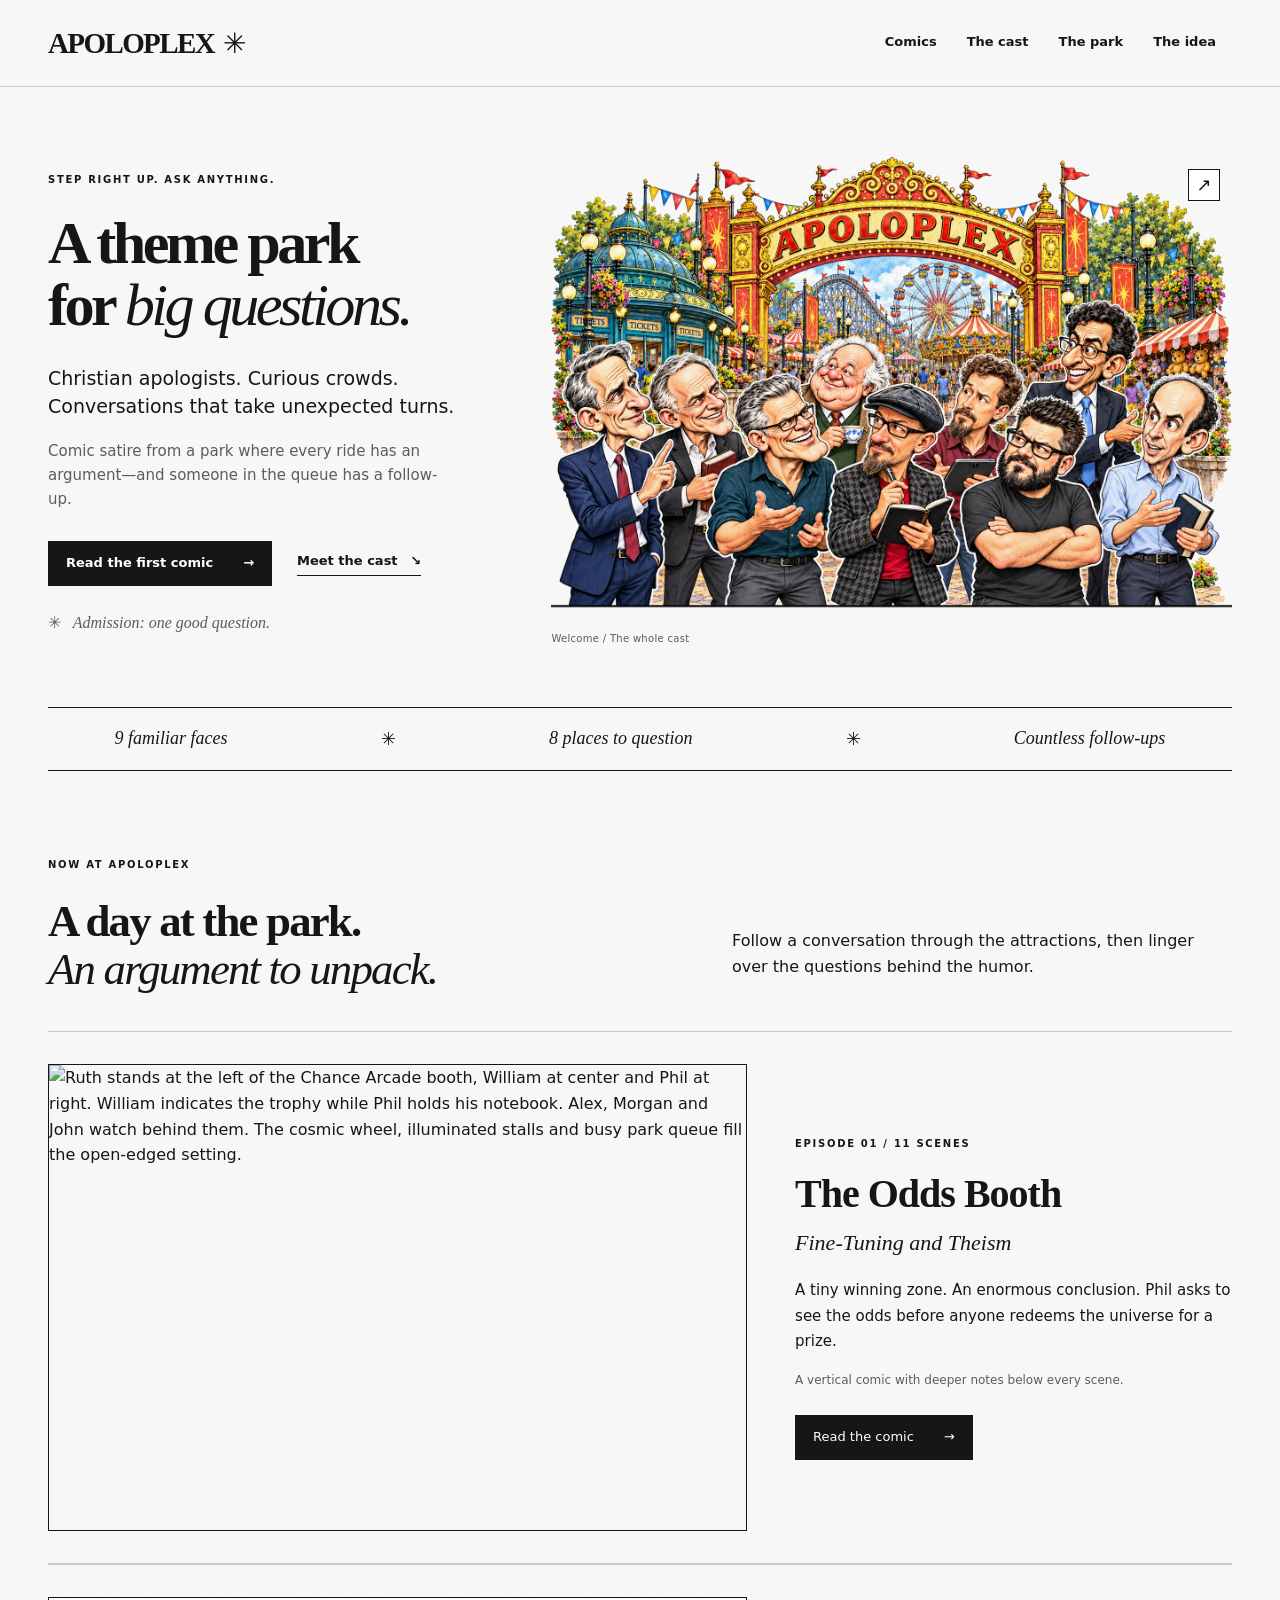
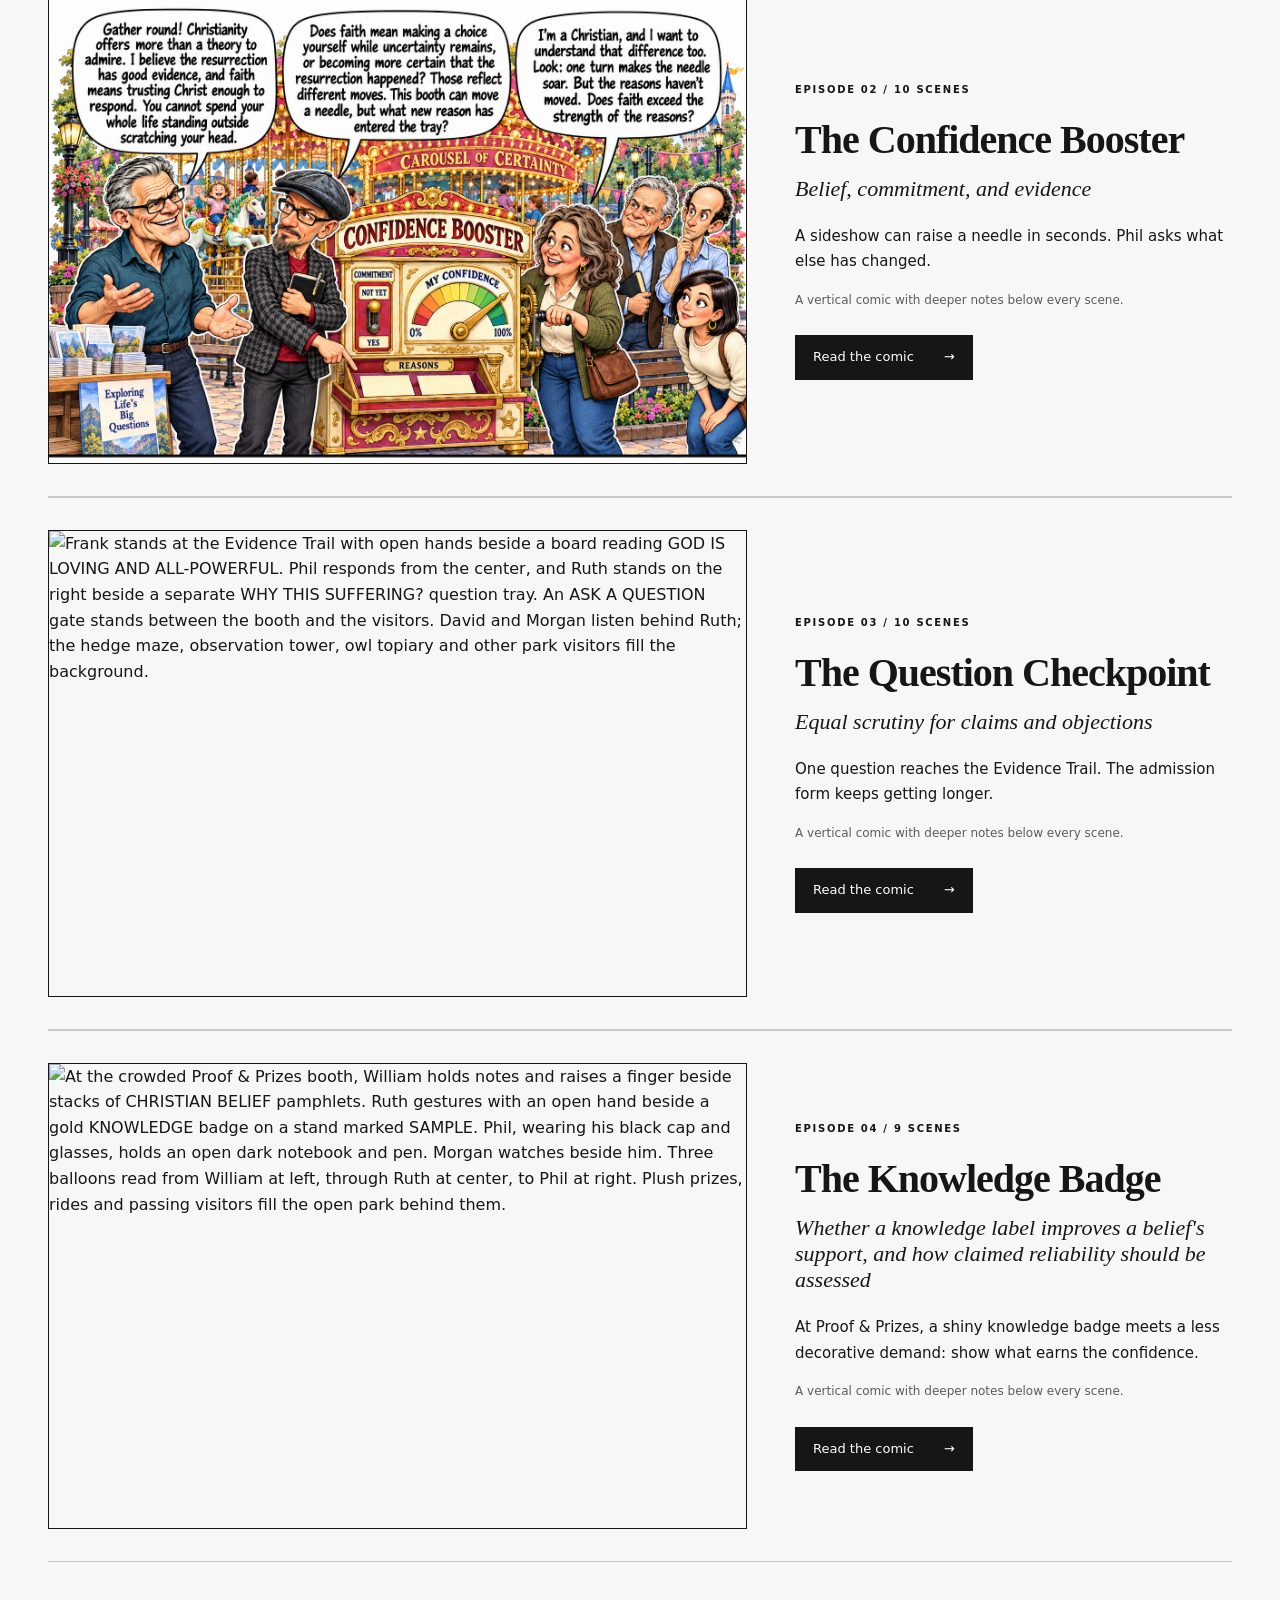
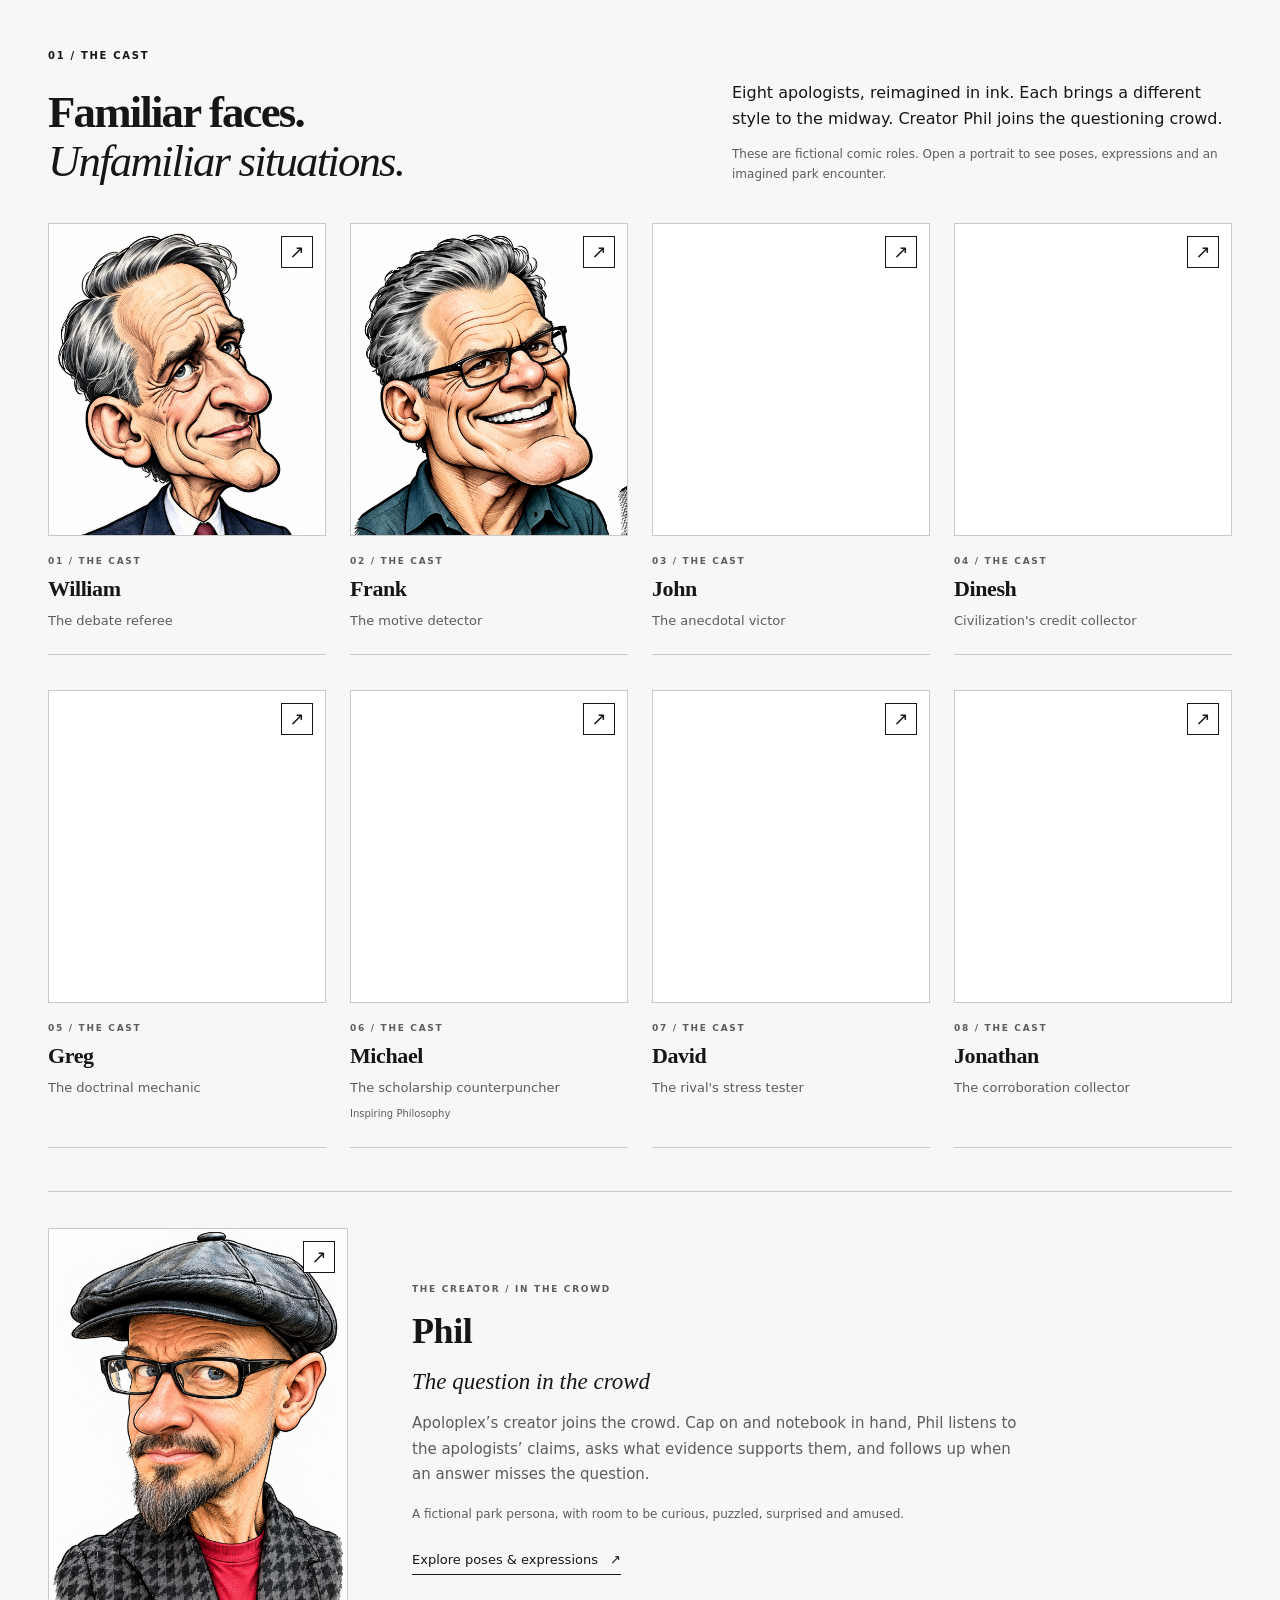
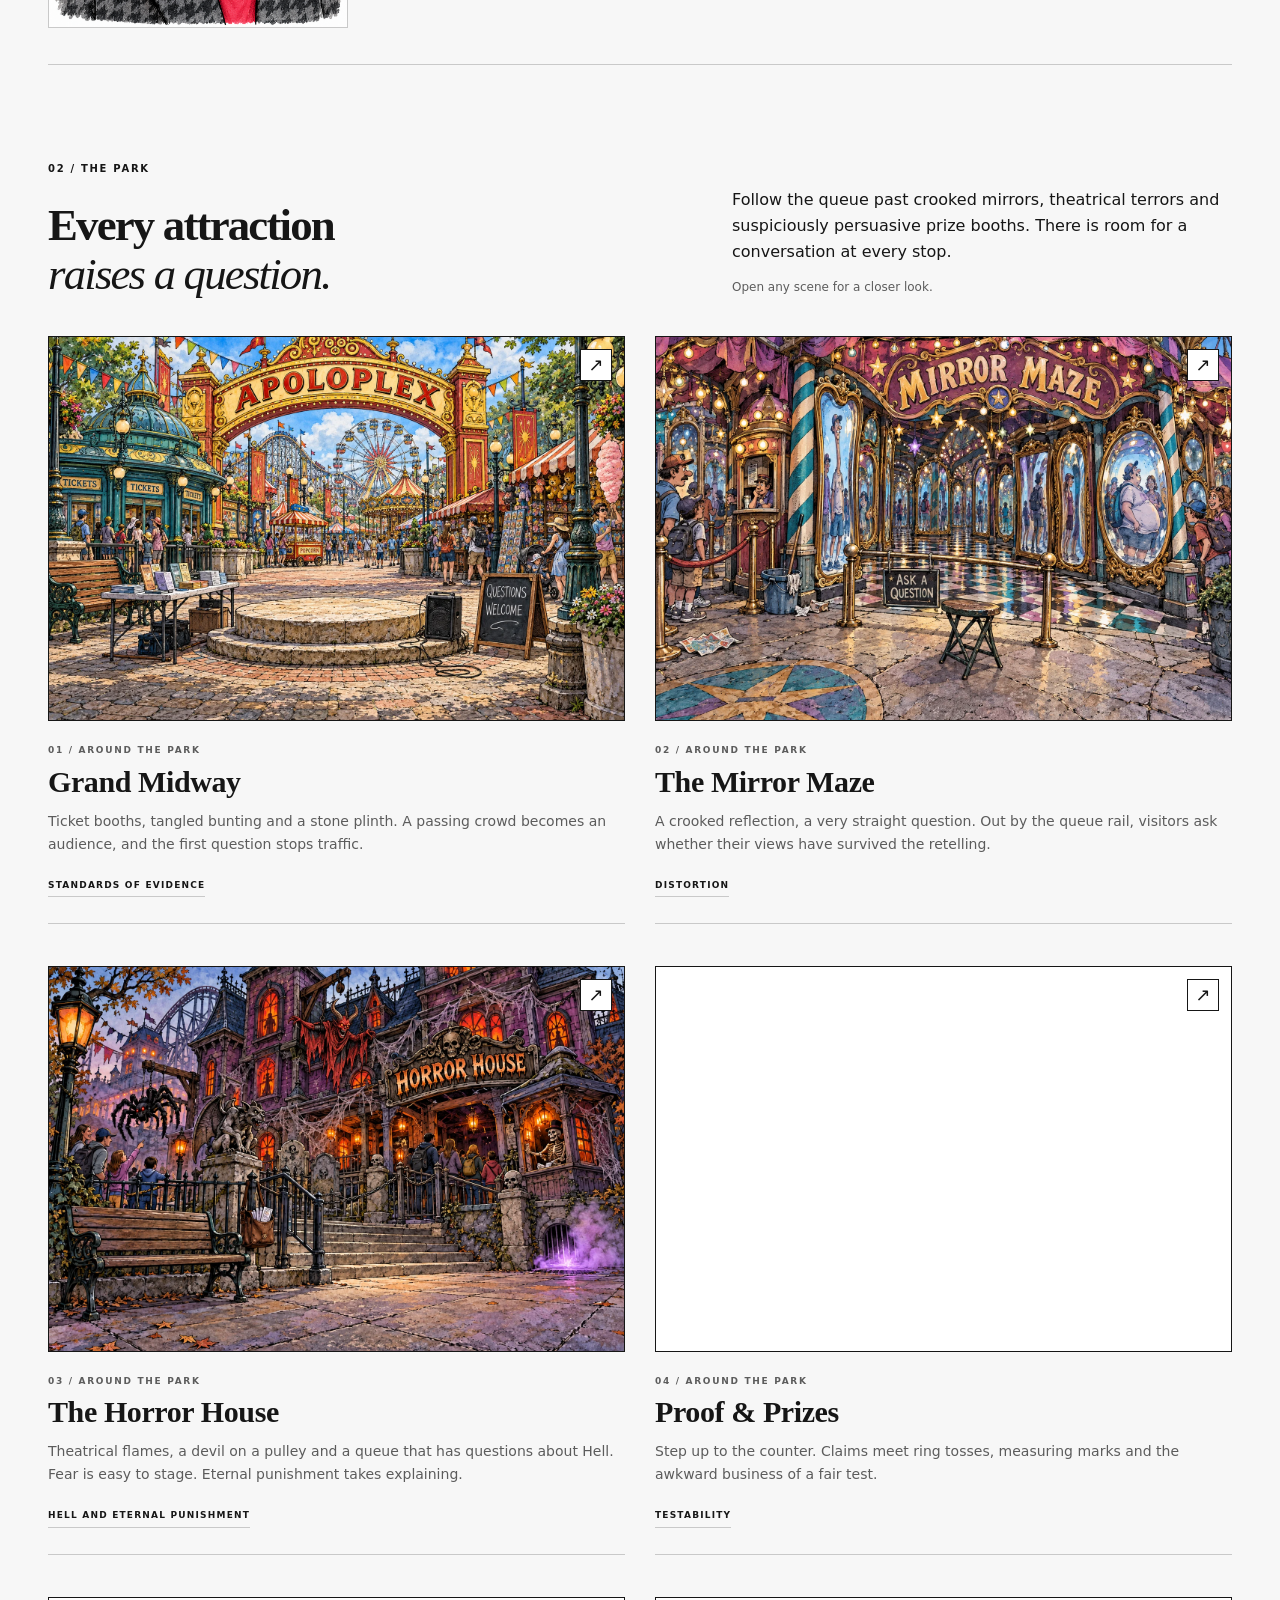
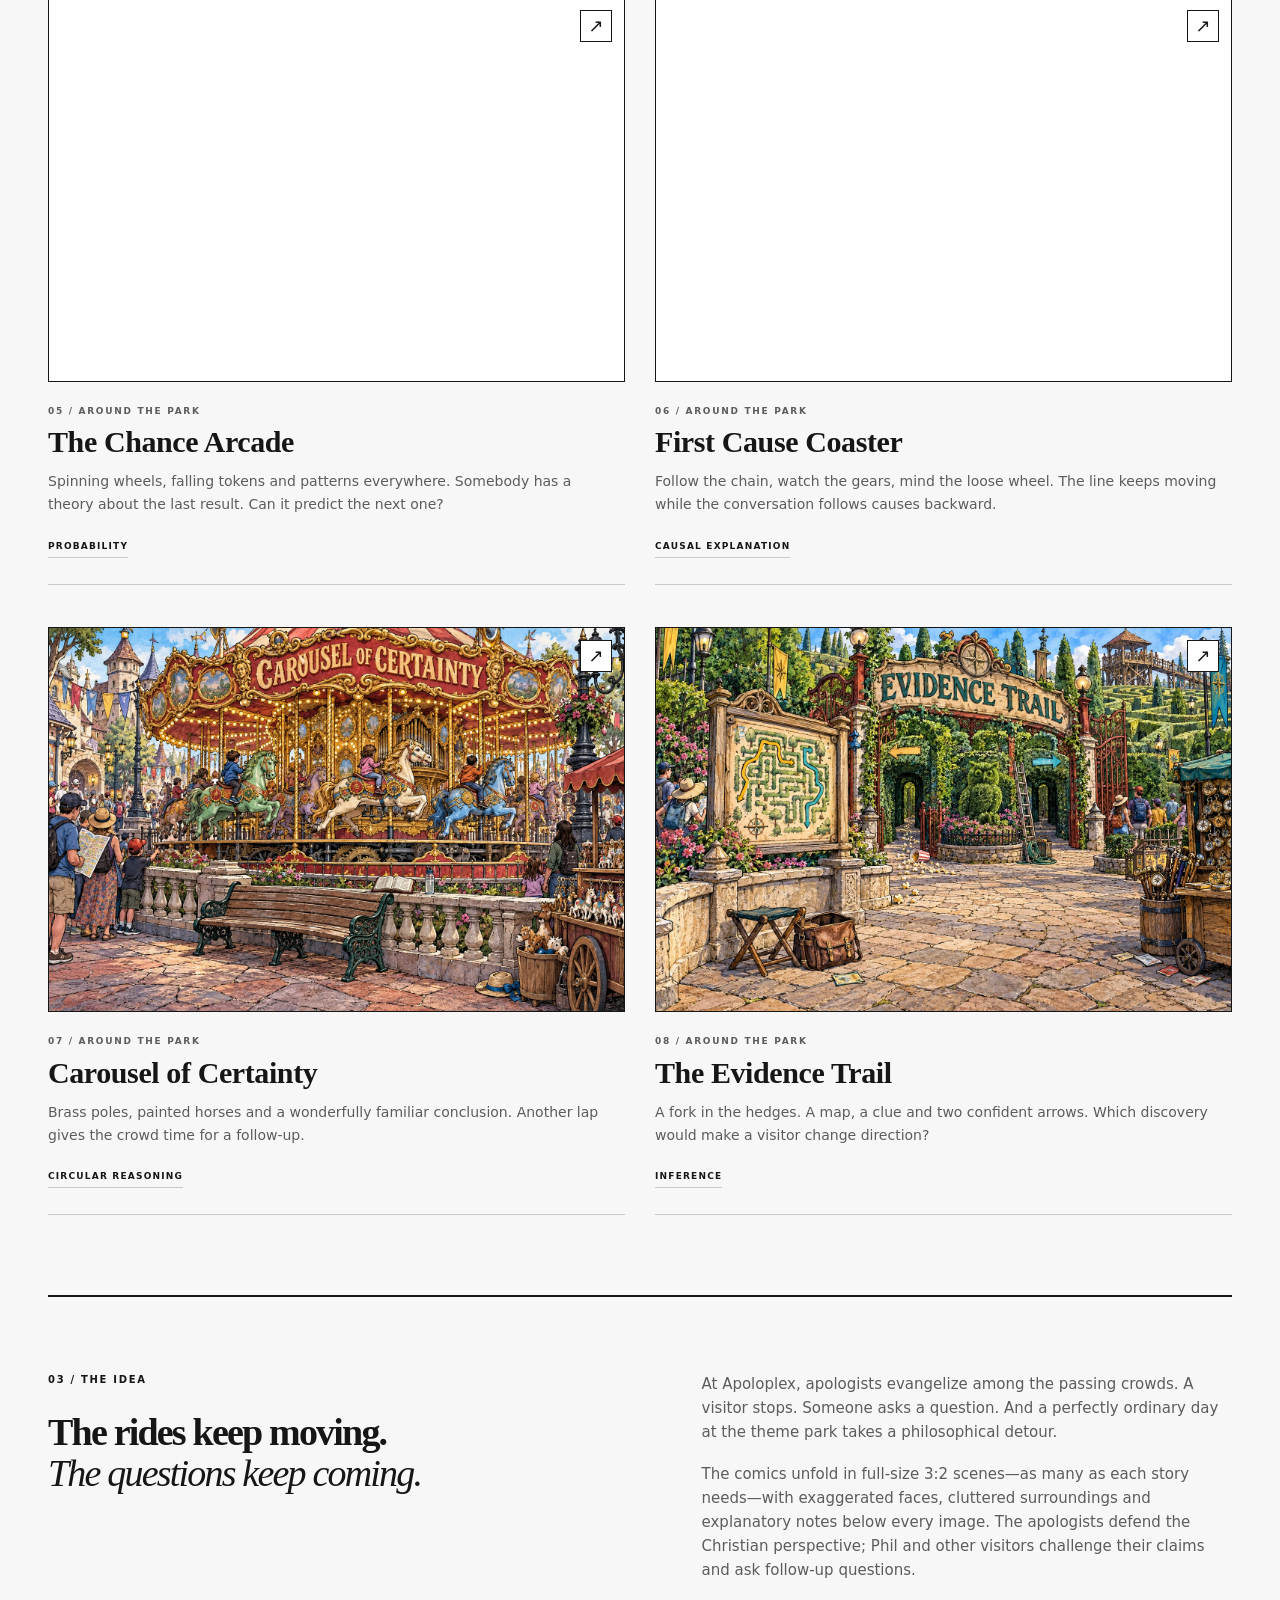
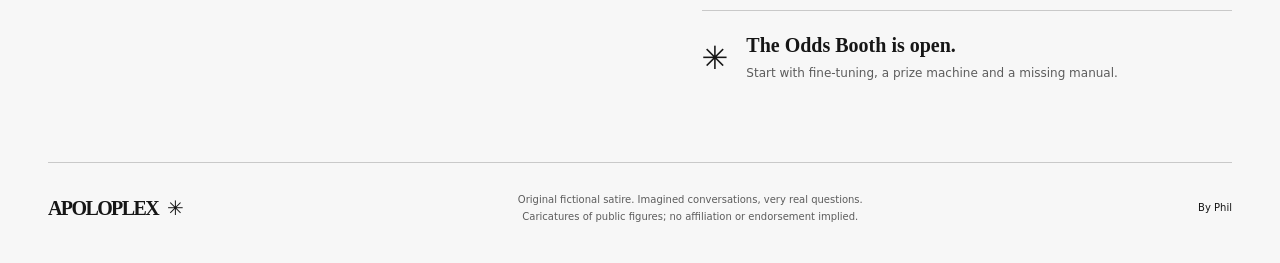
==== index.html @ 0908b091 "Replace edited comic scenes with fresh originals and preserve provenance" ====
<!doctype html>
<html lang="en"><head>
<meta charset="utf-8"><meta name="viewport" content="width=device-width, initial-scale=1">
<meta name="theme-color" content="#161616">
<title>Apoloplex — The cast, the park, the questions</title>
<meta name="description" content="Read illustrated philosophical satire at Apoloplex. Eight apologists, Phil, a theme park full of questions, and explanatory notes below every comic scene.">
<link rel="canonical" href="https://apoloplex.com/">
<meta property="og:type" content="website"><meta property="og:title" content="Apoloplex — A theme park for big questions">
<meta property="og:description" content="Meet the cast. Explore the park. Bring one good question."><meta property="og:url" content="https://apoloplex.com/">
<meta property="og:image" content="https://apoloplex.com/assets/hero/apoloplex-gate-nine-watercolor.png"><meta property="og:image:width" content="1536"><meta property="og:image:height" content="1024"><meta property="og:image:alt" content="William, Frank, John, Dinesh, Greg, Michael, David, Jonathan and Phil gather beneath the ornate APOLOPLEX gate."><meta name="twitter:card" content="summary_large_image">
<link rel="icon" href="favicon.svg" type="image/svg+xml"><link rel="stylesheet" href="style.css?v=gate-paper2"><script src="site.js?v=public-labels3" defer></script>
</head><body id="top">
<a class="skip-link" href="#main">Skip to content</a>
<header class="masthead"><div class="header-inner">
<a class="wordmark" href="#top" aria-label="Apoloplex home">APOLOPLEX<span aria-hidden="true">✳</span></a>
<nav aria-label="Main navigation"><a href="#comics">Comics</a><a href="#cast">The cast</a><a href="#park">The park</a><a href="#about">The idea</a></nav>

</div></header>
<main id="main">
<section class="welcome" aria-labelledby="welcome-title">
<div class="introduction"><p class="eyebrow">Step right up. Ask anything.</p>
<h1 id="welcome-title">A theme park<br>for <em>big questions.</em></h1>
<p class="description">Christian apologists. Curious crowds. Conversations that take unexpected turns.</p>
<p class="secondary">Comic satire from a park where every ride has an argument—and someone in the queue has a follow-up.</p>
<div class="hero-links"><a class="primary-link" href="/comics/the-odds-booth/">Read the first comic <span aria-hidden="true">→</span></a><a class="text-link" href="#cast">Meet the cast <span aria-hidden="true">↘</span></a></div>
<div class="admission"><span aria-hidden="true">✳</span> Admission: one good question.</div>
</div>
<figure class="park-preview"><a class="gallery-link hero-art" href="assets/hero/apoloplex-gate-nine-watercolor.webp" data-gallery="apoloplex-cast" aria-label="View all nine characters at the Apoloplex gate">
<img src="assets/hero/apoloplex-gate-nine-watercolor.webp" width="1536" height="1024" fetchpriority="high" alt="William, Frank, John, Dinesh, Greg, Michael, David, Jonathan and Phil gather beneath the ornate APOLOPLEX gate.">
<span class="expand" aria-hidden="true">↗</span></a>
<figcaption><span>Welcome / The whole cast</span></figcaption></figure>
</section>
<div class="park-strip" aria-hidden="true"><span>9 familiar faces</span><span>✳</span><span>8 places to question</span><span>✳</span><span>Countless follow-ups</span></div>
<section class="gallery-section comic-section" id="comics" aria-labelledby="comics-title"><div class="section-heading"><div><p class="eyebrow">Now at Apoloplex</p><h2 id="comics-title">A day at the park.<br><em>An argument to unpack.</em></h2></div><div class="section-intro"><p>Follow a conversation through the attractions, then linger over the questions behind the humor.</p></div></div><article class="episode-card"><a class="episode-cover" href="/comics/the-odds-booth/" aria-label="Read The Odds Booth"><img src="/assets/comics/the-odds-booth/v4/001-watercolor.webp?v=b8eeed4e4074" width="1536" height="1024" loading="lazy" alt="Ruth stands at the left of the Chance Arcade booth, William at center and Phil at right. William indicates the trophy while Phil holds his notebook. Alex, Morgan and John watch behind them. The cosmic wheel, illuminated stalls and busy park queue fill the open-edged setting."></a><div class="episode-card-copy"><p class="eyebrow">Episode 01 / 11 scenes</p><h3>The Odds Booth</h3><p class="episode-topic">Fine-Tuning and Theism</p><p>A tiny winning zone. An enormous conclusion. Phil asks to see the odds before anyone redeems the universe for a prize.</p><p class="small">A vertical comic with deeper notes below every scene.</p><a class="primary-link" href="/comics/the-odds-booth/">Read the comic <span aria-hidden="true">→</span></a></div></article>
<article class="episode-card"><a class="episode-cover" href="/comics/the-confidence-booster/" aria-label="Read The Confidence Booster"><img src="/assets/comics/the-confidence-booster/001-watercolor.webp?v=ec4477ee7603" width="1536" height="1024" loading="lazy" alt="Frank speaks on the left with pamphlets and open hands. Phil, at center with his notebook tucked under his arm, points to the two blank cards in the REASONS tray. Ruth stands on the right holding the machine’s crank. The cabinet separates the MY CONFIDENCE dial, initially near its high end, from the COMMITMENT lever marked NOT YET and YES. Greg, Jonathan and Morgan listen near the Carousel of Certainty."></a><div class="episode-card-copy"><p class="eyebrow">Episode 02 / 10 scenes</p><h3>The Confidence Booster</h3><p class="episode-topic">Belief, commitment, and evidence</p><p>A sideshow can raise a needle in seconds. Phil asks what else has changed.</p><p class="small">A vertical comic with deeper notes below every scene.</p><a class="primary-link" href="/comics/the-confidence-booster/">Read the comic <span aria-hidden="true">→</span></a></div></article>
<article class="episode-card"><a class="episode-cover" href="/comics/the-question-checkpoint/" aria-label="Read The Question Checkpoint"><img src="/assets/comics/the-question-checkpoint/001-watercolor.webp?v=2d90314159c7" width="1536" height="1024" loading="lazy" alt="Frank stands at the Evidence Trail with open hands beside a board reading GOD IS LOVING AND ALL-POWERFUL. Phil responds from the center, and Ruth stands on the right beside a separate WHY THIS SUFFERING? question tray. An ASK A QUESTION gate stands between the booth and the visitors. David and Morgan listen behind Ruth; the hedge maze, observation tower, owl topiary and other park visitors fill the background."></a><div class="episode-card-copy"><p class="eyebrow">Episode 03 / 10 scenes</p><h3>The Question Checkpoint</h3><p class="episode-topic">Equal scrutiny for claims and objections</p><p>One question reaches the Evidence Trail. The admission form keeps getting longer.</p><p class="small">A vertical comic with deeper notes below every scene.</p><a class="primary-link" href="/comics/the-question-checkpoint/">Read the comic <span aria-hidden="true">→</span></a></div></article>
<article class="episode-card"><a class="episode-cover" href="/comics/the-knowledge-badge/" aria-label="Read The Knowledge Badge"><img src="/assets/comics/the-knowledge-badge/v1/001-watercolor.webp" width="1536" height="1024" loading="lazy" alt="At the crowded Proof &amp; Prizes booth, William holds notes and raises a finger beside stacks of CHRISTIAN BELIEF pamphlets. Ruth gestures with an open hand beside a gold KNOWLEDGE badge on a stand marked SAMPLE. Phil, wearing his black cap and glasses, holds an open dark notebook and pen. Morgan watches beside him. Three balloons read from William at left, through Ruth at center, to Phil at right. Plush prizes, rides and passing visitors fill the open park behind them."></a><div class="episode-card-copy"><p class="eyebrow">Episode 04 / 9 scenes</p><h3>The Knowledge Badge</h3><p class="episode-topic">Whether a knowledge label improves a belief&#x27;s support, and how claimed reliability should be assessed</p><p>At Proof &amp; Prizes, a shiny knowledge badge meets a less decorative demand: show what earns the confidence.</p><p class="small">A vertical comic with deeper notes below every scene.</p><a class="primary-link" href="/comics/the-knowledge-badge/">Read the comic <span aria-hidden="true">→</span></a></div></article></section>
<section class="gallery-section" id="cast" aria-labelledby="cast-title">
<div class="section-heading"><div><p class="eyebrow">01 / The cast</p><h2 id="cast-title">Familiar faces.<br><em>Unfamiliar situations.</em></h2></div><div class="section-intro"><p>Eight apologists, reimagined in ink. Each brings a different style to the midway. Creator Phil joins the questioning crowd.</p><p class="small">These are fictional comic roles. Open a portrait to see poses, expressions and an imagined park encounter.</p></div></div>
<div class="cast-grid"><article class="cast-card" id="william-lane-craig">
      <a class="gallery-link portrait" href="assets/cast/william-lane-craig/sheet-watercolor.webp?v=firstnames1" data-gallery="william-lane-craig" aria-label="View William character sheet"><img src="assets/cast/william-lane-craig/portrait-watercolor.webp?v=firstnames1" width="384" height="512" alt="Caricature of William" loading="lazy" decoding="async"><span class="expand" aria-hidden="true">↗</span></a>
      <div class="card-number">01 / THE CAST</div><h3><a href="assets/cast/william-lane-craig/sheet-watercolor.webp?v=firstnames1" data-gallery="william-lane-craig">William</a></h3>
      <p>The debate referee</p>
    </article>
<article class="cast-card" id="frank-turek">
      <a class="gallery-link portrait" href="assets/cast/frank-turek/sheet-watercolor.webp?v=firstnames1" data-gallery="frank-turek" aria-label="View Frank character sheet"><img src="assets/cast/frank-turek/portrait-watercolor.webp?v=firstnames1" width="384" height="512" alt="Caricature of Frank" loading="lazy" decoding="async"><span class="expand" aria-hidden="true">↗</span></a>
      <div class="card-number">02 / THE CAST</div><h3><a href="assets/cast/frank-turek/sheet-watercolor.webp?v=firstnames1" data-gallery="frank-turek">Frank</a></h3>
      <p>The motive detector</p>
    </article>
<article class="cast-card" id="john-lennox">
      <a class="gallery-link portrait" href="assets/cast/john-lennox/sheet-watercolor.webp?v=firstnames1" data-gallery="john-lennox" aria-label="View John character sheet"><img src="assets/cast/john-lennox/portrait-watercolor.webp?v=firstnames1" width="384" height="512" alt="Caricature of John" loading="lazy" decoding="async"><span class="expand" aria-hidden="true">↗</span></a>
      <div class="card-number">03 / THE CAST</div><h3><a href="assets/cast/john-lennox/sheet-watercolor.webp?v=firstnames1" data-gallery="john-lennox">John</a></h3>
      <p>The anecdotal victor</p>
    </article>
<article class="cast-card" id="dinesh-dsouza">
      <a class="gallery-link portrait" href="assets/cast/dinesh-dsouza/sheet-watercolor.webp?v=firstnames1" data-gallery="dinesh-dsouza" aria-label="View Dinesh character sheet"><img src="assets/cast/dinesh-dsouza/portrait-watercolor.webp?v=firstnames1" width="384" height="512" alt="Caricature of Dinesh" loading="lazy" decoding="async"><span class="expand" aria-hidden="true">↗</span></a>
      <div class="card-number">04 / THE CAST</div><h3><a href="assets/cast/dinesh-dsouza/sheet-watercolor.webp?v=firstnames1" data-gallery="dinesh-dsouza">Dinesh</a></h3>
      <p>Civilization&#x27;s credit collector</p>
    </article>
<article class="cast-card" id="greg-koukl">
      <a class="gallery-link portrait" href="assets/cast/greg-koukl/sheet-watercolor.webp?v=firstnames1" data-gallery="greg-koukl" aria-label="View Greg character sheet"><img src="assets/cast/greg-koukl/portrait-watercolor.webp?v=firstnames1" width="384" height="512" alt="Caricature of Greg" loading="lazy" decoding="async"><span class="expand" aria-hidden="true">↗</span></a>
      <div class="card-number">05 / THE CAST</div><h3><a href="assets/cast/greg-koukl/sheet-watercolor.webp?v=firstnames1" data-gallery="greg-koukl">Greg</a></h3>
      <p>The doctrinal mechanic</p>
    </article>
<article class="cast-card" id="michael-jones">
      <a class="gallery-link portrait" href="assets/cast/michael-jones/sheet-watercolor.webp?v=firstnames1" data-gallery="michael-jones" aria-label="View Michael character sheet"><img src="assets/cast/michael-jones/portrait-watercolor.webp?v=firstnames1" width="384" height="512" alt="Caricature of Michael" loading="lazy" decoding="async"><span class="expand" aria-hidden="true">↗</span></a>
      <div class="card-number">06 / THE CAST</div><h3><a href="assets/cast/michael-jones/sheet-watercolor.webp?v=firstnames1" data-gallery="michael-jones">Michael</a></h3>
      <p>The scholarship counterpuncher</p><span class="cast-note">Inspiring Philosophy</span>
    </article>
<article class="cast-card" id="david-wood">
      <a class="gallery-link portrait" href="assets/cast/david-wood/sheet-watercolor.webp?v=firstnames1" data-gallery="david-wood" aria-label="View David character sheet"><img src="assets/cast/david-wood/portrait-watercolor.webp?v=firstnames1" width="384" height="512" alt="Caricature of David" loading="lazy" decoding="async"><span class="expand" aria-hidden="true">↗</span></a>
      <div class="card-number">07 / THE CAST</div><h3><a href="assets/cast/david-wood/sheet-watercolor.webp?v=firstnames1" data-gallery="david-wood">David</a></h3>
      <p>The rival&#x27;s stress tester</p>
    </article>
<article class="cast-card" id="jonathan-mclatchie">
      <a class="gallery-link portrait" href="assets/cast/jonathan-mclatchie/sheet-watercolor.webp?v=firstnames1" data-gallery="jonathan-mclatchie" aria-label="View Jonathan character sheet"><img src="assets/cast/jonathan-mclatchie/portrait-watercolor.webp?v=firstnames1" width="384" height="512" alt="Caricature of Jonathan" loading="lazy" decoding="async"><span class="expand" aria-hidden="true">↗</span></a>
      <div class="card-number">08 / THE CAST</div><h3><a href="assets/cast/jonathan-mclatchie/sheet-watercolor.webp?v=firstnames1" data-gallery="jonathan-mclatchie">Jonathan</a></h3>
      <p>The corroboration collector</p>
    </article>
<article class="cast-card creator-card" id="phil-stilwell">
          <a class="gallery-link portrait" href="assets/cast/phil-stilwell/sheet-watercolor.webp?v=firstnames1" data-gallery="phil-stilwell" aria-label="View Phil character sheet"><img src="assets/cast/phil-stilwell/portrait-watercolor.webp" width="1086" height="1448" alt="Caricature of Phil" loading="lazy" decoding="async"><span class="expand" aria-hidden="true">↗</span></a>
          <div class="creator-copy"><div class="card-number">THE CREATOR / IN THE CROWD</div><h3><a href="assets/cast/phil-stilwell/sheet-watercolor.webp?v=firstnames1" data-gallery="phil-stilwell">Phil</a></h3>
          <p class="creator-role">The question in the crowd</p><p>Apoloplex’s creator joins the crowd. Cap on and notebook in hand, Phil listens to the apologists’ claims, asks what evidence supports them, and follows up when an answer misses the question.</p>
          <p class="small">A fictional park persona, with room to be curious, puzzled, surprised and amused.</p><a class="text-link" href="assets/cast/phil-stilwell/sheet-watercolor.webp?v=firstnames1" data-gallery="phil-stilwell">Explore poses &amp; expressions <span aria-hidden="true">↗</span></a></div>
        </article></div>
</section>
<section class="gallery-section park-section" id="park" aria-labelledby="park-title">
<div class="section-heading"><div><p class="eyebrow">02 / The park</p><h2 id="park-title">Every attraction<br><em>raises a question.</em></h2></div><div class="section-intro"><p>Follow the queue past crooked mirrors, theatrical terrors and suspiciously persuasive prize booths. There is room for a conversation at every stop.</p><p class="small">Open any scene for a closer look.</p></div></div>
<div class="park-grid"><article class="park-card" id="grand-midway">
      <a class="gallery-link landscape" href="assets/park/grand-midway/watercolor.webp" data-gallery="grand-midway" aria-label="Explore Grand Midway"><img src="assets/park/grand-midway/watercolor.webp" width="1536" height="1024" loading="lazy" decoding="async" alt="Grand Midway, an intricately inked Apoloplex theme park scene."><span class="expand" aria-hidden="true">↗</span></a>
      <div class="park-card-heading"><div><div class="card-number">01 / AROUND THE PARK</div><h3><a href="assets/park/grand-midway/watercolor.webp" data-gallery="grand-midway">Grand Midway</a></h3></div></div>
      <p>Ticket booths, tangled bunting and a stone plinth. A passing crowd becomes an audience, and the first question stops traffic.</p><span class="topic">standards of evidence</span>
    </article>
<article class="park-card" id="mirror-maze">
      <a class="gallery-link landscape" href="assets/park/mirror-maze/watercolor.webp" data-gallery="mirror-maze" aria-label="Explore The Mirror Maze"><img src="assets/park/mirror-maze/watercolor.webp" width="1536" height="1024" loading="lazy" decoding="async" alt="The Mirror Maze, an intricately inked Apoloplex theme park scene."><span class="expand" aria-hidden="true">↗</span></a>
      <div class="park-card-heading"><div><div class="card-number">02 / AROUND THE PARK</div><h3><a href="assets/park/mirror-maze/watercolor.webp" data-gallery="mirror-maze">The Mirror Maze</a></h3></div></div>
      <p>A crooked reflection, a very straight question. Out by the queue rail, visitors ask whether their views have survived the retelling.</p><span class="topic">distortion</span>
    </article>
<article class="park-card" id="horror-house">
      <a class="gallery-link landscape" href="assets/park/horror-house/watercolor.webp" data-gallery="horror-house" aria-label="Explore The Horror House"><img src="assets/park/horror-house/watercolor.webp" width="1536" height="1024" loading="lazy" decoding="async" alt="The Horror House, an intricately inked Apoloplex theme park scene."><span class="expand" aria-hidden="true">↗</span></a>
      <div class="park-card-heading"><div><div class="card-number">03 / AROUND THE PARK</div><h3><a href="assets/park/horror-house/watercolor.webp" data-gallery="horror-house">The Horror House</a></h3></div></div>
      <p>Theatrical flames, a devil on a pulley and a queue that has questions about Hell. Fear is easy to stage. Eternal punishment takes explaining.</p><span class="topic">Hell and eternal punishment</span>
    </article>
<article class="park-card" id="proof-and-prizes">
      <a class="gallery-link landscape" href="assets/park/proof-and-prizes/watercolor.webp" data-gallery="proof-and-prizes" aria-label="Explore Proof &amp; Prizes"><img src="assets/park/proof-and-prizes/watercolor.webp" width="1536" height="1024" loading="lazy" decoding="async" alt="Proof &amp; Prizes, an intricately inked Apoloplex theme park scene."><span class="expand" aria-hidden="true">↗</span></a>
      <div class="park-card-heading"><div><div class="card-number">04 / AROUND THE PARK</div><h3><a href="assets/park/proof-and-prizes/watercolor.webp" data-gallery="proof-and-prizes">Proof &amp; Prizes</a></h3></div></div>
      <p>Step up to the counter. Claims meet ring tosses, measuring marks and the awkward business of a fair test.</p><span class="topic">testability</span>
    </article>
<article class="park-card" id="chance-arcade">
      <a class="gallery-link landscape" href="assets/park/chance-arcade/watercolor.webp" data-gallery="chance-arcade" aria-label="Explore The Chance Arcade"><img src="assets/park/chance-arcade/watercolor.webp" width="1536" height="1024" loading="lazy" decoding="async" alt="The Chance Arcade, an intricately inked Apoloplex theme park scene."><span class="expand" aria-hidden="true">↗</span></a>
      <div class="park-card-heading"><div><div class="card-number">05 / AROUND THE PARK</div><h3><a href="assets/park/chance-arcade/watercolor.webp" data-gallery="chance-arcade">The Chance Arcade</a></h3></div></div>
      <p>Spinning wheels, falling tokens and patterns everywhere. Somebody has a theory about the last result. Can it predict the next one?</p><span class="topic">probability</span>
    </article>
<article class="park-card" id="first-cause-coaster">
      <a class="gallery-link landscape" href="assets/park/first-cause-coaster/watercolor.webp" data-gallery="first-cause-coaster" aria-label="Explore First Cause Coaster"><img src="assets/park/first-cause-coaster/watercolor.webp" width="1536" height="1024" loading="lazy" decoding="async" alt="First Cause Coaster, an intricately inked Apoloplex theme park scene."><span class="expand" aria-hidden="true">↗</span></a>
      <div class="park-card-heading"><div><div class="card-number">06 / AROUND THE PARK</div><h3><a href="assets/park/first-cause-coaster/watercolor.webp" data-gallery="first-cause-coaster">First Cause Coaster</a></h3></div></div>
      <p>Follow the chain, watch the gears, mind the loose wheel. The line keeps moving while the conversation follows causes backward.</p><span class="topic">causal explanation</span>
    </article>
<article class="park-card" id="carousel-of-certainty">
      <a class="gallery-link landscape" href="assets/park/carousel-of-certainty/watercolor.webp" data-gallery="carousel-of-certainty" aria-label="Explore Carousel of Certainty"><img src="assets/park/carousel-of-certainty/watercolor.webp" width="1536" height="1024" loading="lazy" decoding="async" alt="Carousel of Certainty, an intricately inked Apoloplex theme park scene."><span class="expand" aria-hidden="true">↗</span></a>
      <div class="park-card-heading"><div><div class="card-number">07 / AROUND THE PARK</div><h3><a href="assets/park/carousel-of-certainty/watercolor.webp" data-gallery="carousel-of-certainty">Carousel of Certainty</a></h3></div></div>
      <p>Brass poles, painted horses and a wonderfully familiar conclusion. Another lap gives the crowd time for a follow-up.</p><span class="topic">circular reasoning</span>
    </article>
<article class="park-card" id="evidence-trail">
      <a class="gallery-link landscape" href="assets/park/evidence-trail/watercolor.webp" data-gallery="evidence-trail" aria-label="Explore The Evidence Trail"><img src="assets/park/evidence-trail/watercolor.webp" width="1536" height="1024" loading="lazy" decoding="async" alt="The Evidence Trail, an intricately inked Apoloplex theme park scene."><span class="expand" aria-hidden="true">↗</span></a>
      <div class="park-card-heading"><div><div class="card-number">08 / AROUND THE PARK</div><h3><a href="assets/park/evidence-trail/watercolor.webp" data-gallery="evidence-trail">The Evidence Trail</a></h3></div></div>
      <p>A fork in the hedges. A map, a clue and two confident arrows. Which discovery would make a visitor change direction?</p><span class="topic">inference</span>
    </article></div>
</section>
<section class="about" id="about" aria-labelledby="about-title"><div><p class="eyebrow">03 / The idea</p><h2 id="about-title">The rides keep moving.<br><em>The questions keep coming.</em></h2></div><div class="about-copy"><p>At Apoloplex, apologists evangelize among the passing crowds. A visitor stops. Someone asks a question. And a perfectly ordinary day at the theme park takes a philosophical detour.</p><p>The comics unfold in full-size 3:2 scenes—as many as each story needs—with exaggerated faces, cluttered surroundings and explanatory notes below every image. The apologists defend the Christian perspective; Phil and other visitors challenge their claims and ask follow-up questions.</p><div class="coming-soon"><span aria-hidden="true">✳</span><div><strong><a href="/comics/the-odds-booth/">The Odds Booth is open.</a></strong><span>Start with fine-tuning, a prize machine and a missing manual.</span></div></div></div></section>
</main>
<footer><a class="wordmark" href="#top">APOLOPLEX<span aria-hidden="true">✳</span></a><p>Original fictional satire. Imagined conversations, very real questions.<br>Caricatures of public figures; no affiliation or endorsement implied.</p><span>By Phil</span></footer>
<dialog id="gallery-viewer" aria-labelledby="viewer-title" aria-describedby="viewer-description">
<div class="viewer-toolbar"><span id="viewer-count"></span><button type="button" id="viewer-close" aria-label="Close gallery">Close <span aria-hidden="true">×</span></button></div>
<div class="viewer-body"><div class="viewer-art"><img id="viewer-image" alt=""><p id="viewer-image-status" role="status"></p></div><div class="viewer-copy"><p class="eyebrow" id="viewer-kind"></p><h2 id="viewer-title"></h2><p class="viewer-subtitle" id="viewer-subtitle"></p><p id="viewer-description"></p><div class="scene-note"><h3>Imagined park encounter</h3><p id="viewer-scene"></p></div><p class="small" id="viewer-question"></p><a id="viewer-original" class="text-link" href="#">Open full image <span aria-hidden="true">↗</span></a></div></div>
<div class="viewer-navigation"><button type="button" id="viewer-prev">← Previous</button><span>Use ← → to browse · Esc to close</span><button type="button" id="viewer-next">Next →</button></div>
</dialog>
<script type="application/json" id="gallery-data">[{"id": "apoloplex-cast", "group": "welcome", "title": "Welcome to Apoloplex", "subtitle": "Nine familiar faces. Countless questions.", "description": "All eight apologists and Phil meet beneath the park gate, surrounded by rides, ticket booths and plenty to talk about.", "scene": "Phil opens his notebook as several conversations begin. The rides are ready; the arguments are still taking shape.", "question": "William · Frank · John · Dinesh · Greg · Michael · David · Jonathan · Phil", "color": "assets/hero/apoloplex-gate-nine-watercolor.webp", "alt": "William, Frank, John, Dinesh, Greg, Michael, David, Jonathan and Phil gather beneath the ornate APOLOPLEX gate."}, {"id": "william-lane-craig", "group": "cast", "title": "William", "subtitle": "The debate referee", "description": "Raised brows, pursed lips, one precise finger; a visitor's sentence becomes numbered subclauses on a scorecard.", "scene": "A Mirror Maze reflection changes the visitor's claim; the visitor holds up the unchanged original balloon.", "question": "Restore the original question verbatim.", "color": "assets/cast/william-lane-craig/sheet-watercolor.webp?v=firstnames1", "alt": "William: three full-body poses and six facial expressions."}, {"id": "frank-turek", "group": "cast", "title": "Frank", "subtitle": "The motive detector", "description": "Broad grin, quick pivot toward the audience, open hand inviting agreement; the gesture freezes when the visitor produces a concrete counterexample.", "scene": "A visitor dislikes roller coasters; another visitor still wants an explanation for the detached wheel.", "question": "Separate evidence from desire, belief and willingness to participate.", "color": "assets/cast/frank-turek/sheet-watercolor.webp?v=firstnames1", "alt": "Frank: three full-body poses and six facial expressions."}, {"id": "john-lennox", "group": "cast", "title": "John", "subtitle": "The anecdotal victor", "description": "Conspiratorial warmth, a professor-shaped flashback balloon, a satisfied pause; the teacup stays level throughout.", "scene": "The supposedly speechless professor is standing behind him in the queue, still trying to answer.", "question": "Let the person in the anecdote finish the thought.", "color": "assets/cast/john-lennox/sheet-watercolor.webp?v=firstnames1", "alt": "John: three full-body poses and six facial expressions."}, {"id": "dinesh-dsouza", "group": "cast", "title": "Dinesh", "subtitle": "Civilization's credit collector", "description": "A sweeping tour-guide gesture, widening grin and an enormous receipt that keeps unrolling through the crowd.", "scene": "The Horror House has created jobs, music and a gift shop. The visitor is still asking whether Hell exists.", "question": "Ask whether usefulness or historical influence establishes truth.", "color": "assets/cast/dinesh-dsouza/sheet-watercolor.webp?v=firstnames1", "alt": "Dinesh: three full-body poses and six facial expressions."}, {"id": "greg-koukl", "group": "cast", "title": "Greg", "subtitle": "The doctrinal mechanic", "description": "Friendly head tilt, patient index finger, then a detailed diagram of a mechanism nobody has inspected; the added part is presented as routine maintenance.", "scene": "A furnace labeled ETERNAL acquires an inexhaustible-fuel diagram; the mechanic holds up the actual parts list.", "question": "Ask where the extra connecting premise came from.", "color": "assets/cast/greg-koukl/sheet-watercolor.webp?v=firstnames1", "alt": "Greg: three full-body poses and six facial expressions."}, {"id": "michael-jones", "group": "cast", "title": "Michael", "subtitle": "The scholarship counterpuncher", "description": "Furrowed concentration over the tablet switches to a confident debunking grin; the practical problem remains beside the growing explanation.", "scene": "An elaborate interpretation of a CLOSED sign ends when the attendant pulls down the shutter.", "question": "Ask what evidence would defeat the reinterpretation.", "color": "assets/cast/michael-jones/sheet-watercolor.webp?v=firstnames1", "alt": "Michael: three full-body poses and six facial expressions."}, {"id": "david-wood", "group": "cast", "title": "David", "subtitle": "The rival's stress tester", "description": "Folded arms, sustained stillness, one literal-minded question and a dry half-smile; the smile pauses when the test turns toward his booth.", "scene": "After exposing a rival attraction's staged infernal terrors, he finds a visitor carrying the same checklist to his attraction.", "question": "Apply the same inspection to his own claim.", "color": "assets/cast/david-wood/sheet-watercolor.webp?v=firstnames1", "alt": "David: three full-body poses and six facial expressions."}, {"id": "jonathan-mclatchie", "group": "cast", "title": "Jonathan", "subtitle": "The corroboration collector", "description": "Earnest eyes, a finger on a footnote, and a chart unfolding down the queue; every interruption seems to require another appendix.", "scene": "A magnificent chart confirms the ticket booth and opening time; the claim about eternal punishment occupies one tiny unanswered box.", "question": "Separate ordinary accuracy from support for the extraordinary conclusion.", "color": "assets/cast/jonathan-mclatchie/sheet-watercolor.webp?v=firstnames1", "alt": "Jonathan: three full-body poses and six facial expressions."}, {"id": "phil-stilwell", "group": "cast", "title": "Phil", "subtitle": "The question in the crowd", "description": "An attentive gaze over the notebook, a raised eyebrow and a small crooked grin. The cap, glasses and pointed goatee keep the silhouette distinct; curiosity can turn to puzzlement, surprise or amusement.", "scene": "At the Mirror Maze, Phil holds up his notebook: “Is that my question, or its reflection?” A passing child points toward the ordinary exit.", "question": "What would help us tell whether that explanation is true?", "color": "assets/cast/phil-stilwell/sheet-watercolor.webp?v=firstnames1", "alt": "Phil: three full-body poses and six facial expressions."}, {"id": "grand-midway", "group": "park", "title": "Grand Midway", "subtitle": "Where the conversations begin", "description": "Ticket booths, tangled bunting and a stone plinth. A passing crowd becomes an audience, and the first question stops traffic.", "scene": "A visitor asks whether the same standard of evidence applies to every stall on the midway.", "question": "standards of evidence · burden of proof · public persuasion", "color": "assets/park/grand-midway/watercolor.webp", "alt": "Grand Midway, an intricately inked Apoloplex theme park scene."}, {"id": "mirror-maze", "group": "park", "title": "The Mirror Maze", "subtitle": "One visitor, many distortions", "description": "A crooked reflection, a very straight question. Out by the queue rail, visitors ask whether their views have survived the retelling.", "scene": "A stretched reflection prompts a question about whether a distorted account still represents the original belief.", "question": "distortion · representation · perception", "color": "assets/park/mirror-maze/watercolor.webp", "alt": "The Mirror Maze, an intricately inked Apoloplex theme park scene."}, {"id": "horror-house", "group": "park", "title": "The Horror House", "subtitle": "Hell, fear and the queue rail", "description": "Theatrical flames, a devil on a pulley and a queue that has questions about Hell. Fear is easy to stage. Eternal punishment takes explaining.", "scene": "An apologist warns passersby about Hell beside theatrical flames and a devil prop. Visitors ask whether fear establishes a claim and whether endless punishment can be just.", "question": "Hell and eternal punishment · fear and belief · emotion and evidence · hidden mechanisms", "color": "assets/park/horror-house/watercolor.webp", "alt": "The Horror House, an intricately inked Apoloplex theme park scene."}, {"id": "proof-and-prizes", "group": "park", "title": "Proof & Prizes", "subtitle": "A claim you can try", "description": "Step up to the counter. Claims meet ring tosses, measuring marks and the awkward business of a fair test.", "scene": "A confident promise meets a repeatable test at a game booth.", "question": "testability · fair tests · burden of proof", "color": "assets/park/proof-and-prizes/watercolor.webp", "alt": "Proof & Prizes, an intricately inked Apoloplex theme park scene."}, {"id": "chance-arcade", "group": "park", "title": "The Chance Arcade", "subtitle": "Luck, patterns, and prediction", "description": "Spinning wheels, falling tokens and patterns everywhere. Somebody has a theory about the last result. Can it predict the next one?", "scene": "A surprising result raises questions about chance, patterns, and predictions made after the event.", "question": "probability · prediction · selection effects", "color": "assets/park/chance-arcade/watercolor.webp", "alt": "The Chance Arcade, an intricately inked Apoloplex theme park scene."}, {"id": "first-cause-coaster", "group": "park", "title": "First Cause Coaster", "subtitle": "Questions while the queue moves", "description": "Follow the chain, watch the gears, mind the loose wheel. The line keeps moving while the conversation follows causes backward.", "scene": "Following the lift chain backward opens a conversation about causes and where an explanation stops.", "question": "causal explanation · regress · analogy limits", "color": "assets/park/first-cause-coaster/watercolor.webp", "alt": "First Cause Coaster, an intricately inked Apoloplex theme park scene."}, {"id": "carousel-of-certainty", "group": "park", "title": "Carousel of Certainty", "subtitle": "Back where the argument began", "description": "Brass poles, painted horses and a wonderfully familiar conclusion. Another lap gives the crowd time for a follow-up.", "scene": "Returning to the same point becomes a physical joke about circular reasons.", "question": "circular reasoning · independent support · repetition", "color": "assets/park/carousel-of-certainty/watercolor.webp", "alt": "Carousel of Certainty, an intricately inked Apoloplex theme park scene."}, {"id": "evidence-trail", "group": "park", "title": "The Evidence Trail", "subtitle": "Which way does the clue point?", "description": "A fork in the hedges. A map, a clue and two confident arrows. Which discovery would make a visitor change direction?", "scene": "Conflicting signs prompt visitors to ask what would make them revise their chosen route.", "question": "inference · revising beliefs · competing explanations", "color": "assets/park/evidence-trail/watercolor.webp", "alt": "The Evidence Trail, an intricately inked Apoloplex theme park scene."}]</script>
</body></html>
---- style.css ----
:root{color-scheme:light;--ink:#161616;--paper:#f7f7f7;--muted:#5c5c5c;--rule:#c9c9c9}
*{box-sizing:border-box}
html{scroll-behavior:smooth;scroll-padding-top:110px}
body{margin:0;background:var(--paper);color:var(--ink);font:16px/1.6 system-ui,-apple-system,BlinkMacSystemFont,"Segoe UI",sans-serif}
body.viewer-open{overflow:hidden}
a{color:inherit;text-decoration:none}
a,button{-webkit-tap-highlight-color:transparent}
a:focus-visible,button:focus-visible{outline:3px solid var(--ink);outline-offset:5px}
button{font:inherit;color:inherit;cursor:pointer}
[hidden]{display:none!important}
.sr-only,.skip-link:not(:focus){position:absolute;width:1px;height:1px;padding:0;margin:-1px;overflow:hidden;clip:rect(0,0,0,0);white-space:nowrap;border:0}
.skip-link:focus{position:fixed;top:12px;left:12px;padding:12px 20px;background:white;z-index:20}
.header-inner,main,footer{width:min(1440px,100% - 96px);margin-inline:auto}
.masthead{position:sticky;top:0;z-index:5;background:var(--paper);border-bottom:1px solid var(--rule)}
.header-inner{min-height:86px;display:flex;justify-content:space-between;align-items:center;gap:28px}
.wordmark{font:900 29px/1 Georgia,"Times New Roman",serif;letter-spacing:-1.6px;white-space:nowrap}
.wordmark span{display:inline-block;margin-left:9px;font:28px/1 Georgia,serif}
nav{display:flex;align-items:center;gap:30px;margin-left:auto;margin-right:16px;font-size:13px;font-weight:600}
nav a{padding:10px 0;border-bottom:1px solid transparent}nav a:hover{border-bottom-color:var(--ink)}
.edition-control{display:inline-flex;border:1px solid var(--ink);padding:3px;align-items:center;gap:2px;flex-shrink:0;background:var(--paper)}
.edition-control button{background:transparent;border:0;font-size:11px;font-weight:600;padding:8px 12px;min-height:35px}
.edition-control button[aria-pressed=true]{background:var(--ink);color:white}
.edition-control button:hover:not([aria-pressed=true]){background:#e5e5e5}
.welcome{display:grid;grid-template-columns:minmax(0,.87fr) minmax(0,1.3fr);gap:48px;align-items:center;padding:70px 0 60px}
.eyebrow,.card-number,.topic{text-transform:uppercase;font-size:10px;font-weight:700;letter-spacing:1.7px}
.eyebrow{margin:0 0 24px}
h1{font:700 clamp(42px,4.7vw,72px)/1.03 Georgia,"Times New Roman",serif;letter-spacing:-3.5px;margin:0 0 28px}
h1 em,h2 em{font-weight:400}
h2{font:700 clamp(33px,3.5vw,52px)/1.08 Georgia,"Times New Roman",serif;letter-spacing:-1.8px;margin:0}
h3{font:700 23px/1.2 Georgia,"Times New Roman",serif;letter-spacing:-.4px;margin:8px 0}
.description{font-size:19px;line-height:1.5;max-width:410px;margin:0 0 18px}
.secondary{font-size:15px;color:var(--muted);max-width:390px;margin:0}
.hero-links{display:flex;align-items:center;gap:25px;flex-wrap:wrap;margin-top:30px;font-size:13px;font-weight:600}
.primary-link{background:var(--ink);color:white;padding:12px 18px;display:inline-flex;gap:30px;align-items:center}
.primary-link:hover{background:#444}
.text-link{display:inline-block;border-bottom:1px solid var(--ink);padding-bottom:3px}
.text-link span{margin-left:8px}
.admission{font:italic 16px Georgia,serif;margin-top:27px;color:var(--muted)}
.admission span{font-style:normal;margin-right:8px}
.park-preview{margin:0;min-width:0}
.gallery-link{display:block;position:relative;background:white;overflow:hidden}
.gallery-link img{display:block;width:100%;height:auto;transition:transform .25s ease}
.gallery-link:hover img{transform:scale(1.025)}
.hero-art{border:0;box-shadow:none;overflow:visible;background:var(--paper);isolation:isolate}
.hero-art img{aspect-ratio:3/2;object-fit:contain;transform:none!important;mix-blend-mode:darken}
.picture-stamp{position:absolute;right:25px;bottom:26px;border:2px solid var(--ink);outline:5px solid #fff;background:#fff;padding:9px 14px;font:italic 700 19px/1.06 Georgia,serif;transform:rotate(5deg);text-align:center}
.expand{position:absolute;top:12px;right:12px;width:32px;height:32px;display:grid;place-items:center;background:#fff;border:1px solid var(--ink);font:18px/1 system-ui,sans-serif}
figcaption{display:flex;justify-content:space-between;align-items:center;gap:18px;margin-top:20px;font-size:10px;letter-spacing:.3px;color:var(--muted)}
.park-strip{display:flex;justify-content:space-around;gap:20px;padding:20px 0;border-block:1px solid var(--ink);font:italic 18px Georgia,serif}
.park-strip span:nth-child(even){font-style:normal}
.gallery-section{padding-top:86px}
.section-heading{display:grid;grid-template-columns:1fr 1fr;align-items:end;gap:60px;margin-bottom:38px}
.section-intro{max-width:500px;justify-self:end}.section-intro p{margin:0 0 14px}.section-intro .small{margin:14px 0 0}
.small{font-size:12px;line-height:1.65;color:var(--muted)}
.cast-grid{display:grid;grid-template-columns:repeat(4,minmax(0,1fr));gap:35px 24px}
.cast-card{min-width:0;border-bottom:1px solid var(--rule);padding-bottom:23px}
.portrait{aspect-ratio:4/4.5;border:1px solid var(--rule)}
.portrait img{height:100%;object-fit:cover;object-position:center top}
.cast-card .card-number{margin-top:18px;color:var(--muted);font-size:9px}
.cast-card h3{font-size:22px}.cast-card h3 a:hover{text-decoration:underline;text-underline-offset:4px}
.cast-card p{font-size:13px;color:var(--muted);margin:6px 0 0}.cast-note{font-size:10px;color:var(--muted)}
.creator-card{grid-column:1/-1;display:grid;grid-template-columns:minmax(220px,300px) minmax(0,1fr);align-items:center;gap:clamp(26px,5vw,72px);border-top:1px solid var(--rule);padding:36px 0;margin-top:8px;scroll-margin-top:110px}
.creator-card .portrait{aspect-ratio:3/4}.creator-copy{max-width:620px}.creator-card .card-number{margin-top:0}.creator-card h3{font-size:36px;margin:14px 0}.creator-card p{font-size:15px;line-height:1.7;margin:16px 0}.creator-card .creator-role{font:italic 23px Georgia,serif;color:var(--ink)}.creator-card .small{font-size:12px}.creator-copy>.text-link{margin-top:10px;font-size:13px}
.park-section{padding-top:96px}
.park-grid{display:grid;grid-template-columns:repeat(2,minmax(0,1fr));gap:42px 30px}
.park-card{padding-bottom:26px;border-bottom:1px solid var(--rule)}
.landscape{border:1px solid var(--ink)}.landscape img{aspect-ratio:3/2;object-fit:cover}
.park-card-heading{margin-top:22px}.park-card .card-number{font-size:9px;color:var(--muted)}
.park-card h3{font-size:30px;margin:6px 0 10px}.park-card h3 a:hover{text-decoration:underline;text-underline-offset:4px}
.park-card p{font-size:14px;line-height:1.65;color:var(--muted);margin:0 0 14px;max-width:570px}
.topic{display:inline-block;font-size:9px;letter-spacing:1.2px;border-bottom:1px solid var(--rule);padding-bottom:4px}
.about{display:grid;grid-template-columns:1.1fr 1fr;gap:70px;padding:75px 0 78px;border-top:2px solid var(--ink);margin-top:80px}
.about h2{font-size:38px}.about-copy p{margin:0 0 18px;color:var(--muted);font-size:15px}
.coming-soon{border-top:1px solid var(--rule);padding-top:22px;display:flex;gap:18px;align-items:center;margin-top:28px}.coming-soon>span{font-size:32px}.coming-soon strong{font:700 20px Georgia,serif}.coming-soon div span{display:block;font-size:12px;color:var(--muted);margin-top:4px}
.episode-card{display:grid;grid-template-columns:minmax(0,1.6fr) minmax(280px,1fr);gap:48px;align-items:center;border-block:1px solid var(--rule);padding:32px 0}.episode-cover{display:block;border:1px solid var(--ink)}.episode-cover img{display:block;width:100%;height:auto;aspect-ratio:3/2;object-fit:contain}.episode-card-copy h3{font-size:40px;letter-spacing:-1px;margin-bottom:12px}.episode-card-copy p{font-size:15px;line-height:1.7}.episode-card-copy .eyebrow{font-size:10px;margin:0 0 18px}.episode-card-copy .episode-topic{font:italic 22px Georgia,serif;margin:0 0 22px}.episode-card-copy .small{font-size:12px}.episode-card-copy .primary-link{font-size:13px;margin-top:13px}.coming-soon strong a:hover{text-decoration:underline;text-underline-offset:4px}
@media(max-width:900px){.episode-card{grid-template-columns:1fr;gap:28px}.episode-card-copy{max-width:660px}.episode-card-copy h3{font-size:35px}}
footer{border-top:1px solid var(--rule);display:flex;justify-content:space-between;align-items:center;gap:30px;padding:28px 0 38px}
footer .wordmark{font-size:20px}footer .wordmark span{font-size:20px}footer p{font-size:10px;line-height:1.7;text-align:center;color:var(--muted);margin:0}footer>span{font-size:10px;white-space:nowrap}
dialog{padding:0;border:1px solid var(--ink);width:min(1200px,calc(100% - 64px));max-width:none;max-height:calc(100dvh - 64px);background:var(--paper);color:var(--ink);overscroll-behavior:contain}
dialog::backdrop{background:rgb(0 0 0 / .78)}
.viewer-toolbar{display:flex;justify-content:space-between;align-items:center;padding:14px 22px;border-bottom:1px solid var(--rule);position:sticky;top:0;background:var(--paper);z-index:2}
.viewer-toolbar>span{font-size:10px;letter-spacing:1.5px;text-transform:uppercase}
.viewer-toolbar button{border:0;background:none;padding:7px 2px;font-size:12px}.viewer-toolbar button span{font-size:23px;vertical-align:middle;margin-left:10px}
.viewer-body{display:grid;grid-template-columns:1.5fr 1fr;align-items:center}
.viewer-art{min-width:0;position:relative;background:white;align-self:stretch;display:flex;flex-direction:column;justify-content:center;min-height:220px}
.viewer-art img{width:100%;height:auto;max-height:72dvh;object-fit:contain;display:block}
/* Match the gate's white paper to the page without changing the source artwork. */
dialog[data-gallery-group="welcome"] .viewer-art{background:var(--paper);isolation:isolate}
dialog[data-gallery-group="welcome"] .viewer-art img{mix-blend-mode:darken}
#viewer-image-status{font-size:12px;text-align:center;margin:0;padding:5px;color:var(--muted)}#viewer-image-status:empty{display:none}
.viewer-copy{padding:32px;min-width:0}.viewer-copy .eyebrow{margin-bottom:13px;font-size:9px}.viewer-copy h2{font-size:36px;letter-spacing:-1px}.viewer-subtitle{font:italic 20px/1.3 Georgia,serif;margin:14px 0 22px}
#viewer-description,.scene-note p{font-size:13px;line-height:1.7;color:var(--muted)}.scene-note{border-top:1px solid var(--rule);padding-top:15px;margin-top:22px}.scene-note h3{font:700 10px system-ui,sans-serif;text-transform:uppercase;letter-spacing:1.3px}.scene-note p{margin:9px 0 15px}
.viewer-copy>.text-link{display:table;margin-top:24px;font-size:12px}
.viewer-navigation{display:flex;justify-content:space-between;align-items:center;gap:15px;padding:16px 22px;border-top:1px solid var(--rule)}.viewer-navigation button{border:1px solid var(--ink);background:none;font-size:12px;padding:10px 16px}.viewer-navigation button:hover{background:var(--ink);color:white}.viewer-navigation span{font-size:10px;color:var(--muted)}
.viewer-navigation button:disabled{opacity:.4;cursor:default;background:none;color:var(--ink)}
@media(min-width:1600px){.welcome{padding:90px 0 70px}}
@media(max-width:1100px){.header-inner,main,footer{width:calc(100% - 52px)}.header-inner{gap:18px}nav{gap:18px;margin-right:0}.welcome{gap:30px}h1{letter-spacing:-2px}.description{font-size:17px}.hero-links{gap:16px}.section-heading{gap:35px}.cast-grid{gap:28px 18px}.cast-card h3{font-size:20px}.about{gap:40px}.viewer-copy{padding:24px}.viewer-copy h2{font-size:30px}}
@media(max-width:800px){html{scroll-padding-top:140px}.header-inner{flex-wrap:wrap;gap:5px 20px;padding:15px 0;min-height:108px}.wordmark{font-size:26px}.wordmark span{font-size:25px}nav{order:3;justify-content:center;width:100%;gap:30px;font-size:12px}nav a{padding:3px 0}.edition-control button{font-size:10px;padding:6px 10px;min-height:31px}.welcome{grid-template-columns:1fr;gap:35px;padding:40px 0 35px}.introduction{max-width:620px}h1{font-size:clamp(45px,7.8vw,65px)}.description{max-width:550px}.secondary{max-width:520px}.park-preview{max-width:720px}.park-strip{font-size:15px;gap:15px}.section-heading{grid-template-columns:1fr;gap:24px;margin-bottom:30px}.section-intro{justify-self:start;max-width:570px}.gallery-section{padding-top:58px}.cast-grid{grid-template-columns:repeat(2,minmax(0,1fr));gap:30px 20px}.park-grid{gap:30px 20px}.park-card h3{font-size:25px}.park-card p{font-size:13px}.about{grid-template-columns:1fr;gap:25px;padding:50px 0;margin-top:55px}.about h2{font-size:35px}footer{flex-wrap:wrap}footer p{order:3;width:100%;text-align:left}dialog{width:calc(100% - 28px);max-height:calc(100dvh - 28px)}.viewer-body{grid-template-columns:1fr}.viewer-art img{max-height:58dvh}.viewer-copy{padding:24px}.viewer-navigation span{display:none}}
@media(max-width:500px){.header-inner,main,footer{width:calc(100% - 36px)}.header-inner{column-gap:12px}.wordmark{font-size:23px}.wordmark span{font-size:21px;margin-left:6px}.edition-control button{padding-inline:8px}.eyebrow{font-size:9px;margin-bottom:18px}h1{font-size:43px;letter-spacing:-2.3px}h2{font-size:35px}.welcome{padding-top:34px}.description{font-size:17px}.secondary{font-size:14px}.hero-links{font-size:12px}.primary-link{gap:18px}.picture-stamp{font-size:15px;right:16px;bottom:20px;padding:6px 9px}.park-strip{font-size:13px;justify-content:space-between;gap:8px}.park-strip span:last-child,.park-strip span:nth-child(4){display:none}.cast-grid{gap:25px 14px}.cast-card h3{font-size:19px}.cast-card p{font-size:12px}.cast-card .card-number{font-size:8px;letter-spacing:1px}.expand{width:27px;height:27px;right:8px;top:8px;font-size:16px}.park-grid{grid-template-columns:1fr}.park-card h3{font-size:29px}.park-card p{font-size:14px}.park-card-heading{margin-top:17px}.about h2{font-size:32px}.viewer-toolbar{padding:10px 15px}.viewer-navigation{padding:14px 15px}.viewer-copy h2{font-size:31px}}
@media(prefers-reduced-motion:reduce){html{scroll-behavior:auto}.gallery-link img{transition:none}.gallery-link:hover img{transform:none}}
@media(max-width:600px){.creator-card{grid-template-columns:1fr;gap:24px;scroll-margin-top:145px}.creator-card .portrait{width:min(100%,320px);justify-self:center}.creator-card h3{font-size:31px}.creator-card p{font-size:14px}}
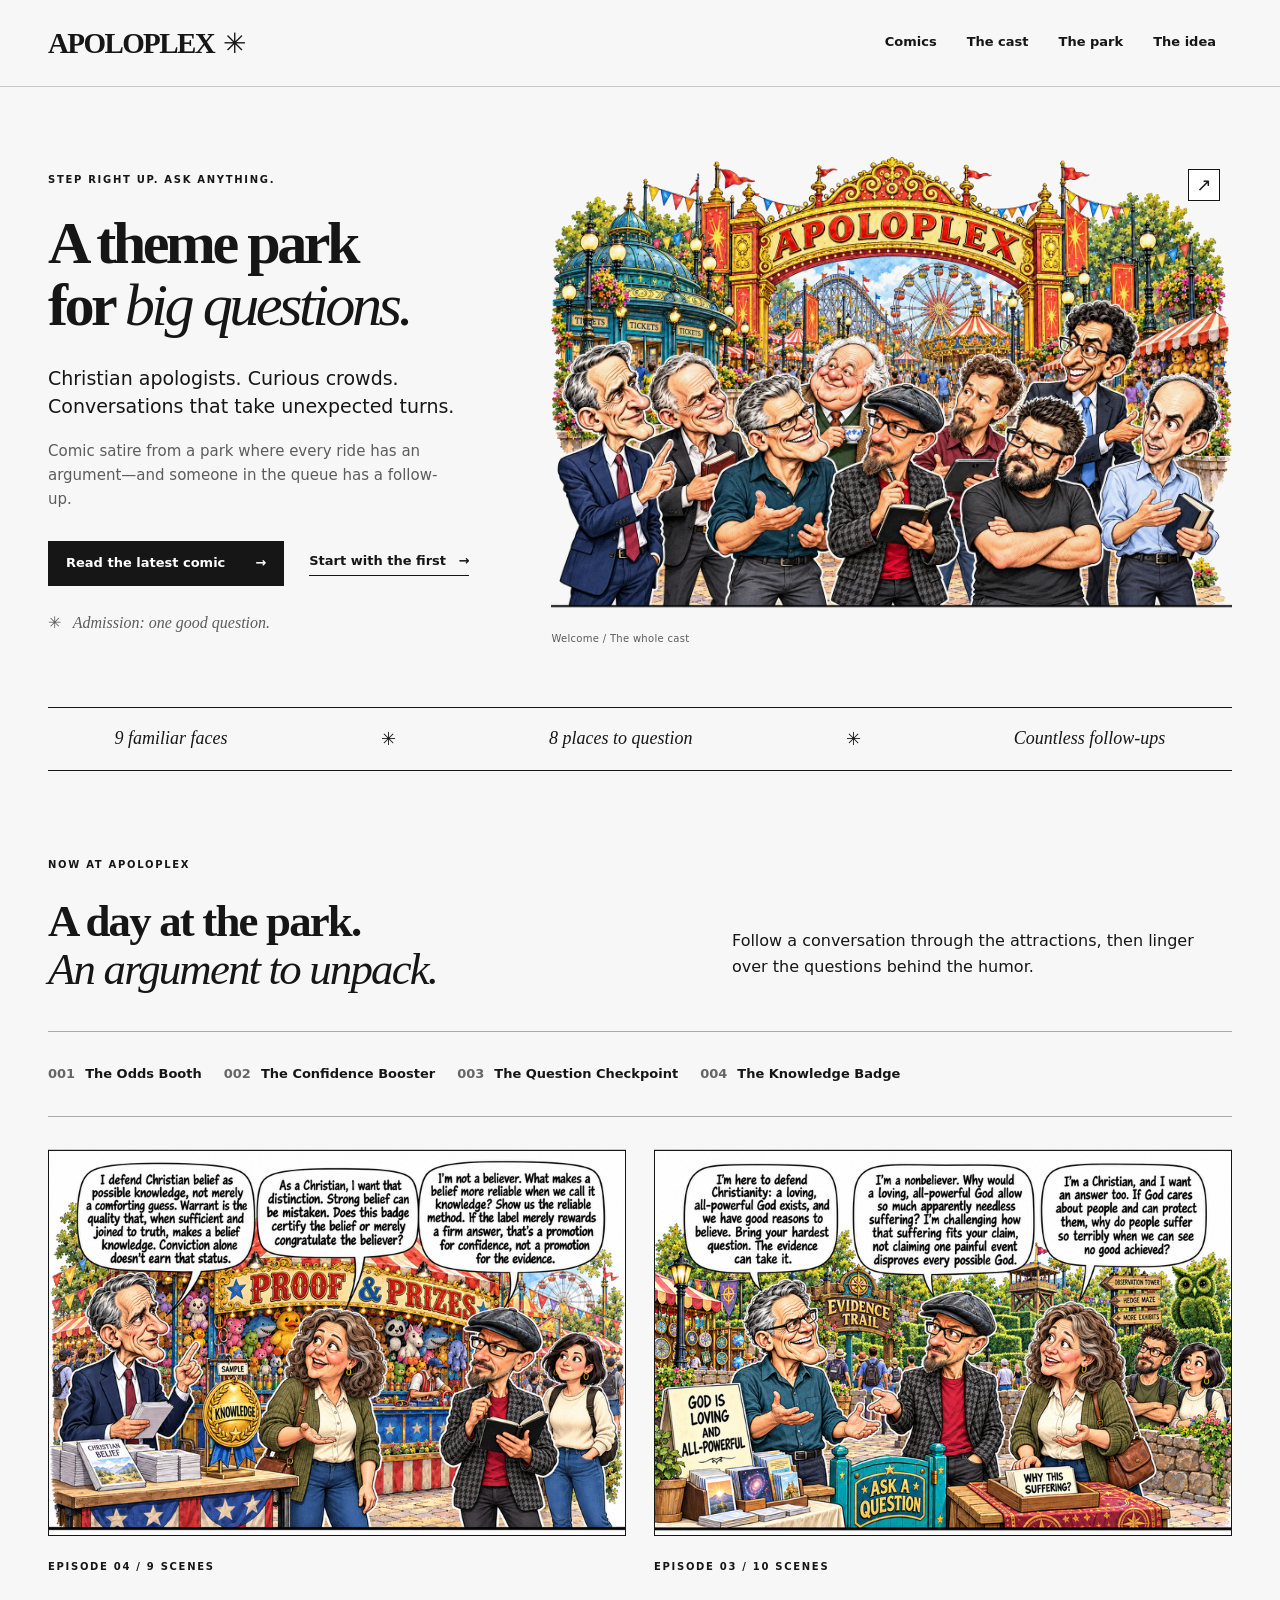
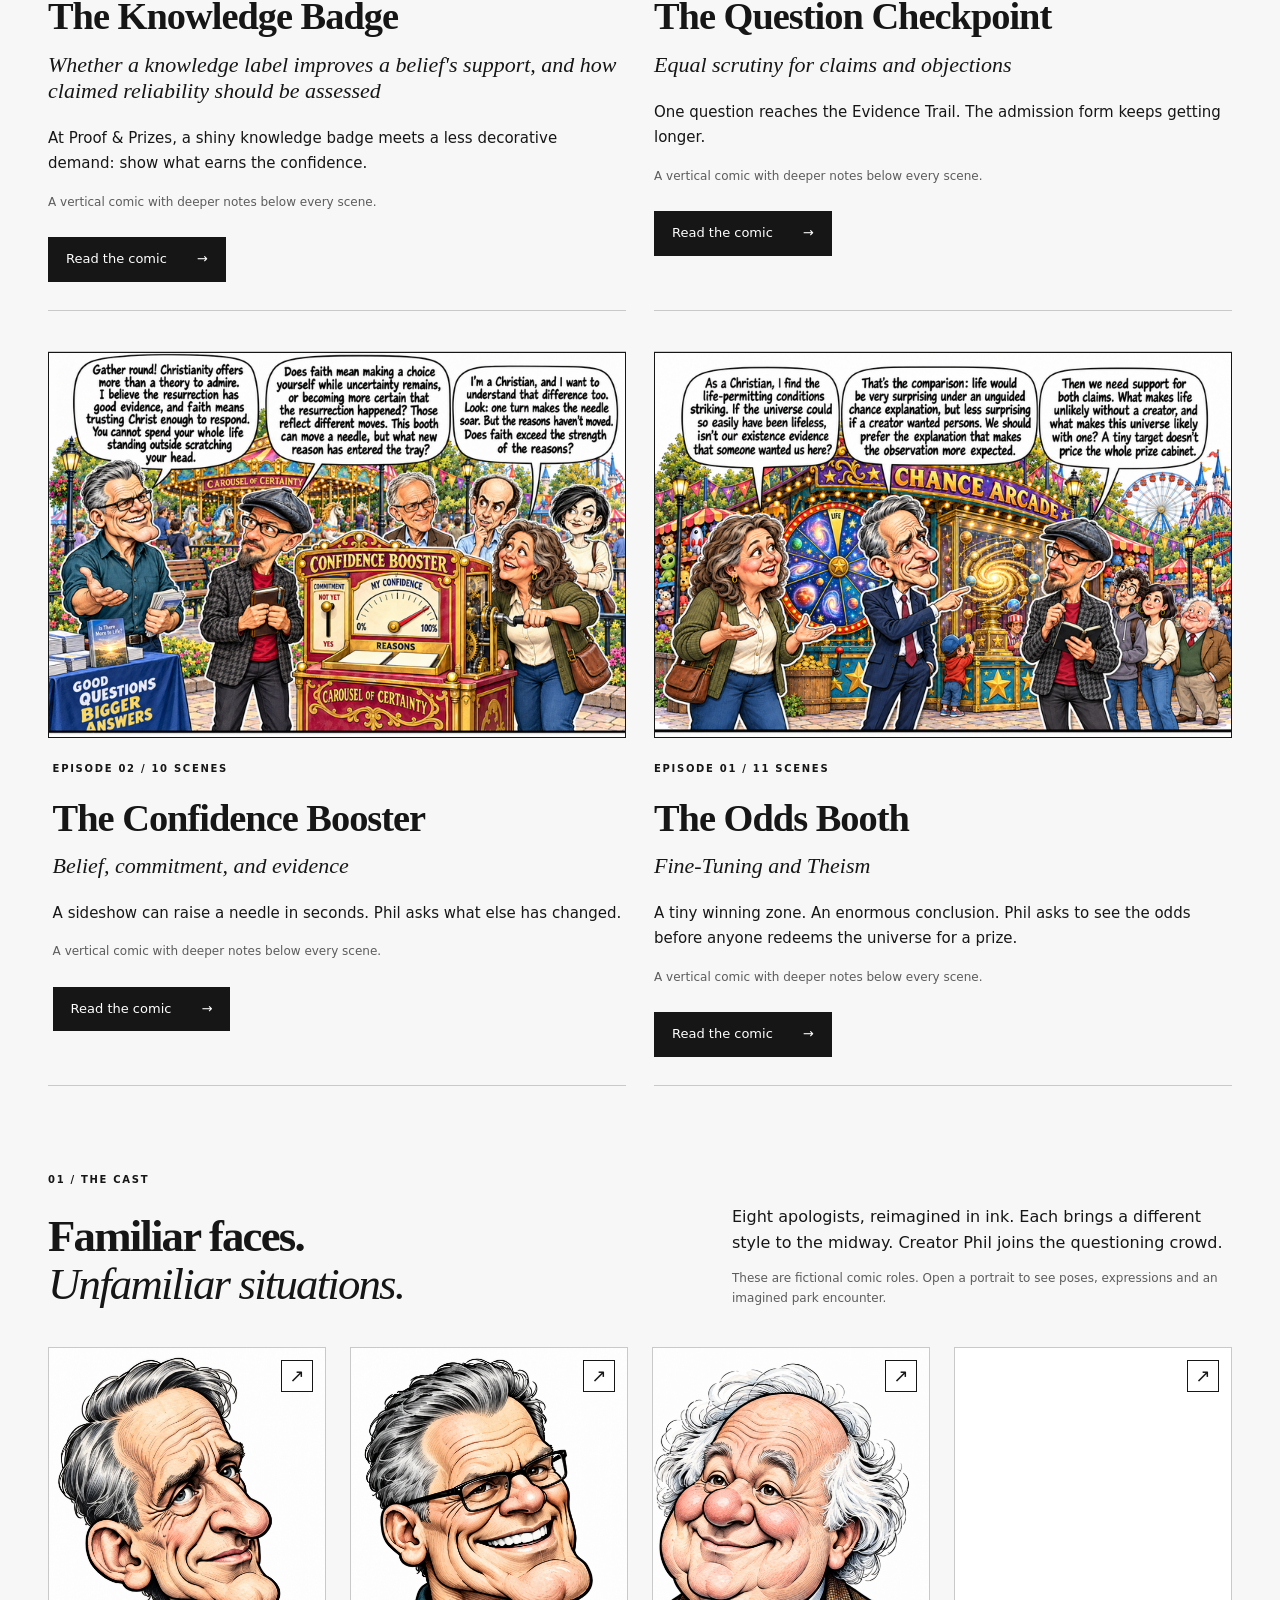
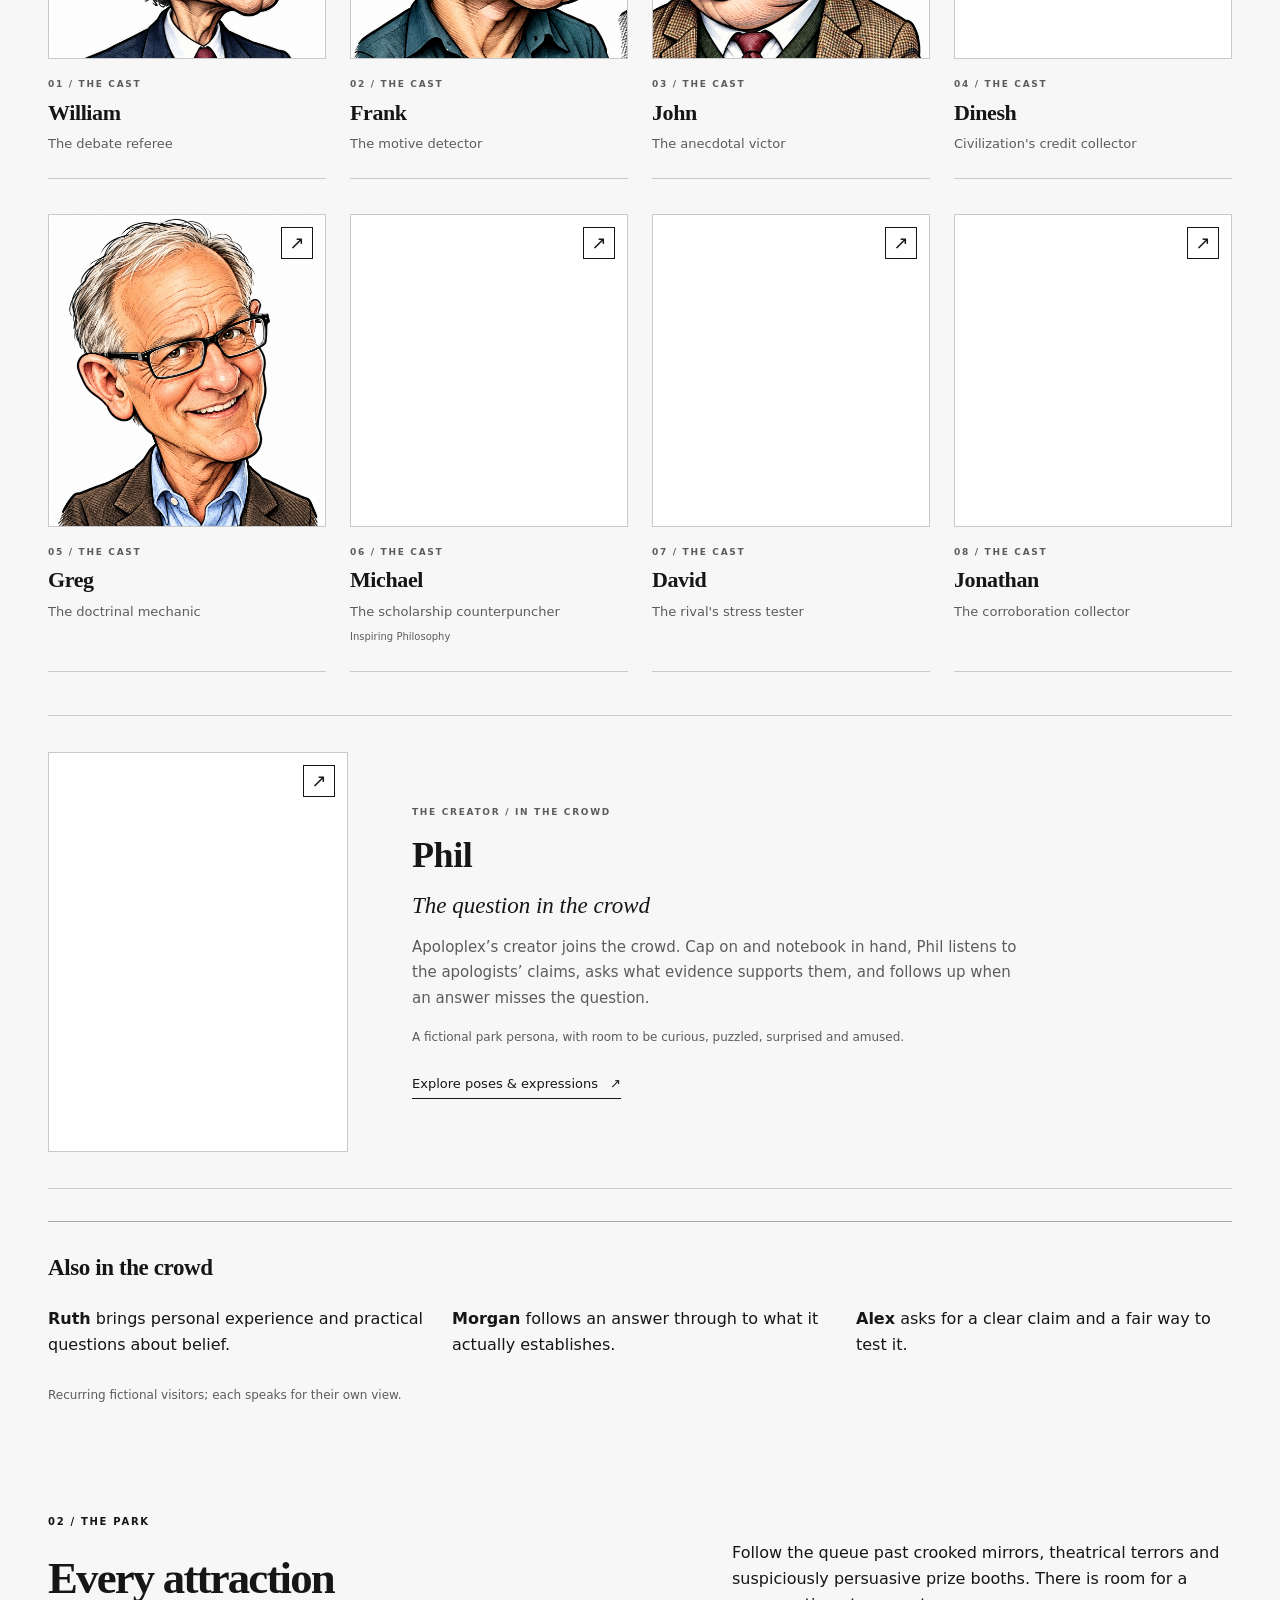
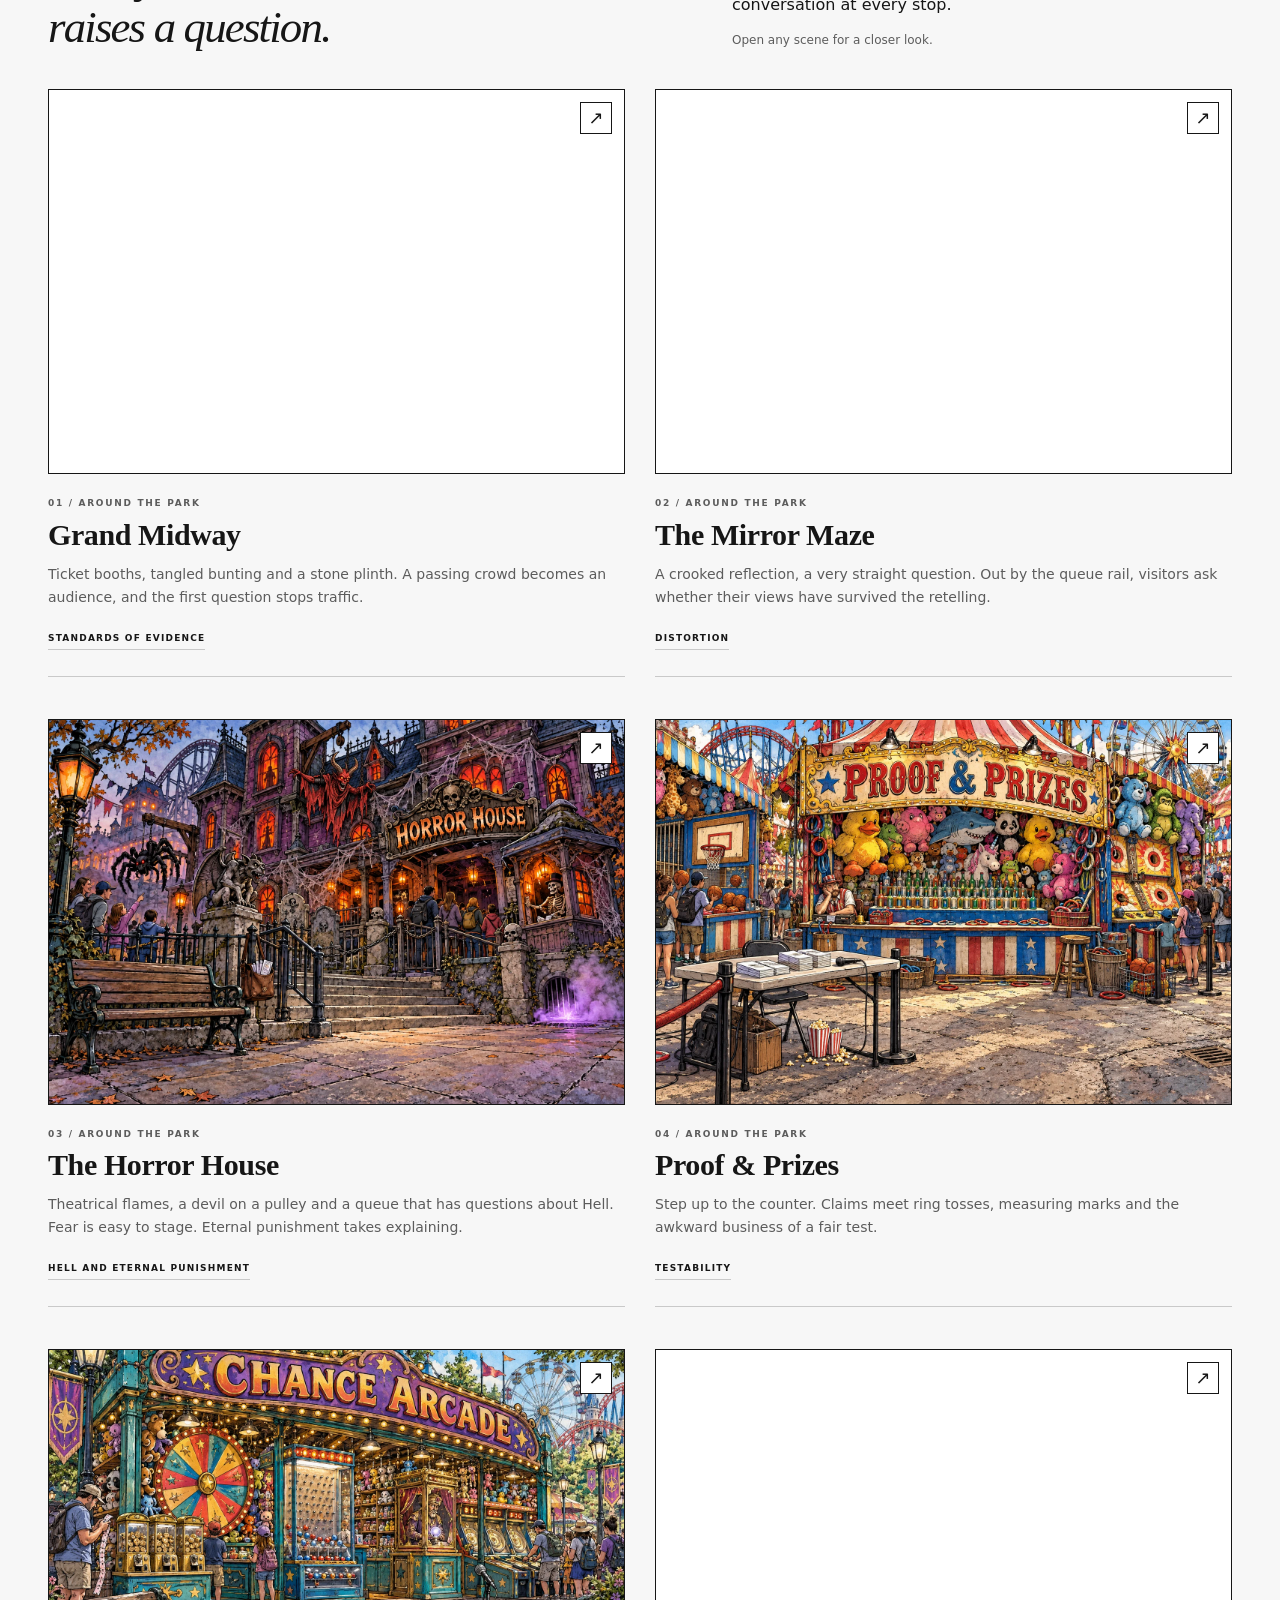
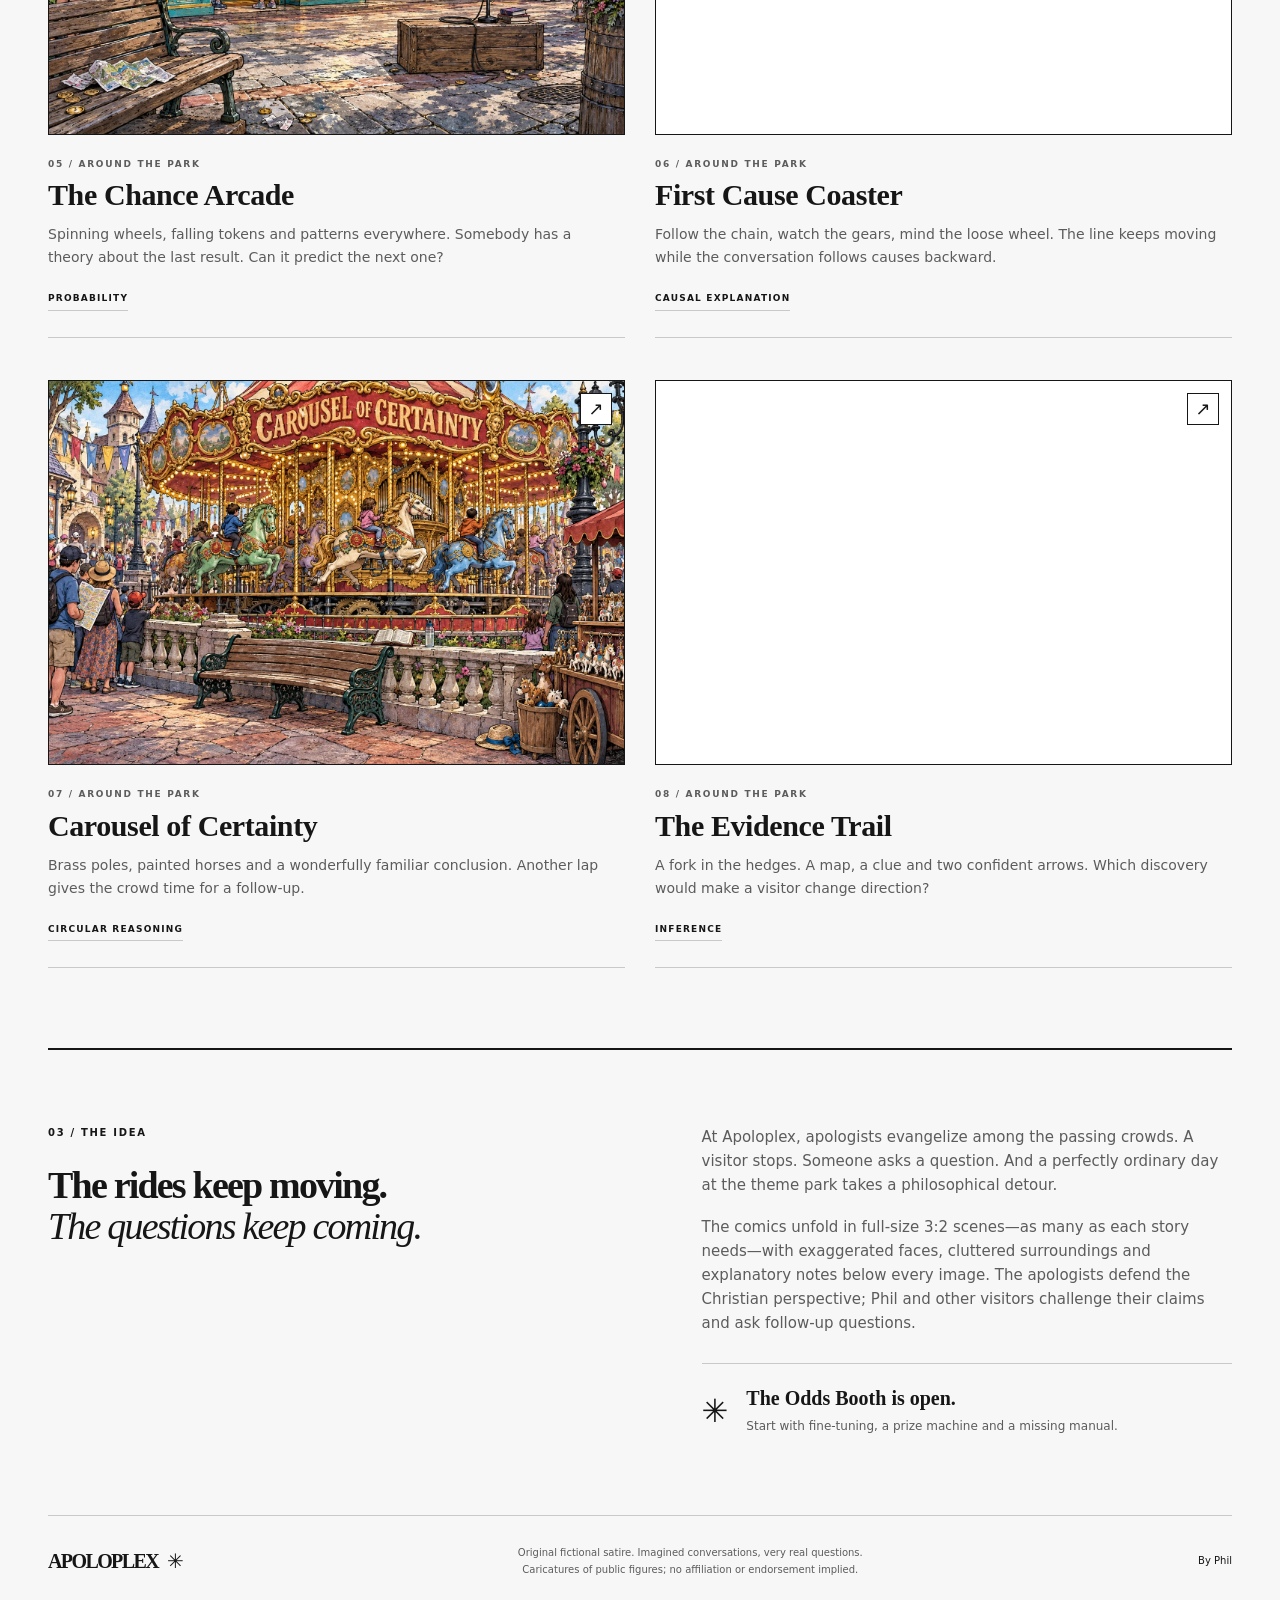
==== commit e9efb786: "Publish audited artwork and improve comic navigation" ====
--- a/index.html
+++ b/index.html
@@ -7,8 +7,8 @@
 <link rel="canonical" href="https://apoloplex.com/">
 <meta property="og:type" content="website"><meta property="og:title" content="Apoloplex — A theme park for big questions">
 <meta property="og:description" content="Meet the cast. Explore the park. Bring one good question."><meta property="og:url" content="https://apoloplex.com/">
-<meta property="og:image" content="https://apoloplex.com/assets/hero/apoloplex-gate-nine-watercolor.png"><meta property="og:image:width" content="1536"><meta property="og:image:height" content="1024"><meta property="og:image:alt" content="William, Frank, John, Dinesh, Greg, Michael, David, Jonathan and Phil gather beneath the ornate APOLOPLEX gate."><meta name="twitter:card" content="summary_large_image">
-<link rel="icon" href="favicon.svg" type="image/svg+xml"><link rel="stylesheet" href="style.css?v=gate-paper2"><script src="site.js?v=public-labels3" defer></script>
+<meta property="og:image" content="https://apoloplex.com/assets/hero/apoloplex-gate-nine-watercolor.png?v=bd041682cf77"><meta property="og:image:width" content="1536"><meta property="og:image:height" content="1024"><meta property="og:image:alt" content="William, Frank, John, Dinesh, Greg, Michael, David, Jonathan and Phil gather beneath the ornate APOLOPLEX gate."><meta name="twitter:card" content="summary_large_image">
+<link rel="icon" href="favicon.svg" type="image/svg+xml"><link rel="stylesheet" href="style.css?v=audit2"><script src="site.js?v=audit2" defer></script>
 </head><body id="top">
 <a class="skip-link" href="#main">Skip to content</a>
 <header class="masthead"><div class="header-inner">
@@ -22,108 +22,108 @@
 <h1 id="welcome-title">A theme park<br>for <em>big questions.</em></h1>
 <p class="description">Christian apologists. Curious crowds. Conversations that take unexpected turns.</p>
 <p class="secondary">Comic satire from a park where every ride has an argument—and someone in the queue has a follow-up.</p>
-<div class="hero-links"><a class="primary-link" href="/comics/the-odds-booth/">Read the first comic <span aria-hidden="true">→</span></a><a class="text-link" href="#cast">Meet the cast <span aria-hidden="true">↘</span></a></div>
+<div class="hero-links"><a class="primary-link" href="/comics/the-knowledge-badge/">Read the latest comic <span aria-hidden="true">→</span></a><a class="text-link" href="/comics/the-odds-booth/">Start with the first <span aria-hidden="true">→</span></a></div>
 <div class="admission"><span aria-hidden="true">✳</span> Admission: one good question.</div>
 </div>
-<figure class="park-preview"><a class="gallery-link hero-art" href="assets/hero/apoloplex-gate-nine-watercolor.webp" data-gallery="apoloplex-cast" aria-label="View all nine characters at the Apoloplex gate">
-<img src="assets/hero/apoloplex-gate-nine-watercolor.webp" width="1536" height="1024" fetchpriority="high" alt="William, Frank, John, Dinesh, Greg, Michael, David, Jonathan and Phil gather beneath the ornate APOLOPLEX gate.">
+<figure class="park-preview"><a class="gallery-link hero-art" href="assets/hero/apoloplex-gate-nine-watercolor.webp?v=b0d9f8a4c5a6" data-gallery="apoloplex-cast" aria-label="View all nine characters at the Apoloplex gate">
+<img src="assets/hero/apoloplex-gate-nine-watercolor.webp?v=b0d9f8a4c5a6" width="1536" height="1024" fetchpriority="high" alt="William, Frank, John, Dinesh, Greg, Michael, David, Jonathan and Phil gather beneath the ornate APOLOPLEX gate.">
 <span class="expand" aria-hidden="true">↗</span></a>
 <figcaption><span>Welcome / The whole cast</span></figcaption></figure>
 </section>
 <div class="park-strip" aria-hidden="true"><span>9 familiar faces</span><span>✳</span><span>8 places to question</span><span>✳</span><span>Countless follow-ups</span></div>
-<section class="gallery-section comic-section" id="comics" aria-labelledby="comics-title"><div class="section-heading"><div><p class="eyebrow">Now at Apoloplex</p><h2 id="comics-title">A day at the park.<br><em>An argument to unpack.</em></h2></div><div class="section-intro"><p>Follow a conversation through the attractions, then linger over the questions behind the humor.</p></div></div><article class="episode-card"><a class="episode-cover" href="/comics/the-odds-booth/" aria-label="Read The Odds Booth"><img src="/assets/comics/the-odds-booth/v4/001-watercolor.webp?v=b8eeed4e4074" width="1536" height="1024" loading="lazy" alt="Ruth stands at the left of the Chance Arcade booth, William at center and Phil at right. William indicates the trophy while Phil holds his notebook. Alex, Morgan and John watch behind them. The cosmic wheel, illuminated stalls and busy park queue fill the open-edged setting."></a><div class="episode-card-copy"><p class="eyebrow">Episode 01 / 11 scenes</p><h3>The Odds Booth</h3><p class="episode-topic">Fine-Tuning and Theism</p><p>A tiny winning zone. An enormous conclusion. Phil asks to see the odds before anyone redeems the universe for a prize.</p><p class="small">A vertical comic with deeper notes below every scene.</p><a class="primary-link" href="/comics/the-odds-booth/">Read the comic <span aria-hidden="true">→</span></a></div></article>
-<article class="episode-card"><a class="episode-cover" href="/comics/the-confidence-booster/" aria-label="Read The Confidence Booster"><img src="/assets/comics/the-confidence-booster/001-watercolor.webp?v=ec4477ee7603" width="1536" height="1024" loading="lazy" alt="Frank speaks on the left with pamphlets and open hands. Phil, at center with his notebook tucked under his arm, points to the two blank cards in the REASONS tray. Ruth stands on the right holding the machine’s crank. The cabinet separates the MY CONFIDENCE dial, initially near its high end, from the COMMITMENT lever marked NOT YET and YES. Greg, Jonathan and Morgan listen near the Carousel of Certainty."></a><div class="episode-card-copy"><p class="eyebrow">Episode 02 / 10 scenes</p><h3>The Confidence Booster</h3><p class="episode-topic">Belief, commitment, and evidence</p><p>A sideshow can raise a needle in seconds. Phil asks what else has changed.</p><p class="small">A vertical comic with deeper notes below every scene.</p><a class="primary-link" href="/comics/the-confidence-booster/">Read the comic <span aria-hidden="true">→</span></a></div></article>
-<article class="episode-card"><a class="episode-cover" href="/comics/the-question-checkpoint/" aria-label="Read The Question Checkpoint"><img src="/assets/comics/the-question-checkpoint/001-watercolor.webp?v=2d90314159c7" width="1536" height="1024" loading="lazy" alt="Frank stands at the Evidence Trail with open hands beside a board reading GOD IS LOVING AND ALL-POWERFUL. Phil responds from the center, and Ruth stands on the right beside a separate WHY THIS SUFFERING? question tray. An ASK A QUESTION gate stands between the booth and the visitors. David and Morgan listen behind Ruth; the hedge maze, observation tower, owl topiary and other park visitors fill the background."></a><div class="episode-card-copy"><p class="eyebrow">Episode 03 / 10 scenes</p><h3>The Question Checkpoint</h3><p class="episode-topic">Equal scrutiny for claims and objections</p><p>One question reaches the Evidence Trail. The admission form keeps getting longer.</p><p class="small">A vertical comic with deeper notes below every scene.</p><a class="primary-link" href="/comics/the-question-checkpoint/">Read the comic <span aria-hidden="true">→</span></a></div></article>
-<article class="episode-card"><a class="episode-cover" href="/comics/the-knowledge-badge/" aria-label="Read The Knowledge Badge"><img src="/assets/comics/the-knowledge-badge/v1/001-watercolor.webp" width="1536" height="1024" loading="lazy" alt="At the crowded Proof &amp; Prizes booth, William holds notes and raises a finger beside stacks of CHRISTIAN BELIEF pamphlets. Ruth gestures with an open hand beside a gold KNOWLEDGE badge on a stand marked SAMPLE. Phil, wearing his black cap and glasses, holds an open dark notebook and pen. Morgan watches beside him. Three balloons read from William at left, through Ruth at center, to Phil at right. Plush prizes, rides and passing visitors fill the open park behind them."></a><div class="episode-card-copy"><p class="eyebrow">Episode 04 / 9 scenes</p><h3>The Knowledge Badge</h3><p class="episode-topic">Whether a knowledge label improves a belief&#x27;s support, and how claimed reliability should be assessed</p><p>At Proof &amp; Prizes, a shiny knowledge badge meets a less decorative demand: show what earns the confidence.</p><p class="small">A vertical comic with deeper notes below every scene.</p><a class="primary-link" href="/comics/the-knowledge-badge/">Read the comic <span aria-hidden="true">→</span></a></div></article></section>
+<section class="gallery-section comic-section" id="comics" aria-labelledby="comics-title"><div class="section-heading"><div><p class="eyebrow">Now at Apoloplex</p><h2 id="comics-title">A day at the park.<br><em>An argument to unpack.</em></h2></div><div class="section-intro"><p>Follow a conversation through the attractions, then linger over the questions behind the humor.</p></div></div><nav class="comic-index" aria-label="Comic index"><a href="/comics/the-odds-booth/"><span>001</span> The Odds Booth</a><a href="/comics/the-confidence-booster/"><span>002</span> The Confidence Booster</a><a href="/comics/the-question-checkpoint/"><span>003</span> The Question Checkpoint</a><a href="/comics/the-knowledge-badge/"><span>004</span> The Knowledge Badge</a></nav><div class="episode-grid"><article class="episode-card"><a class="episode-cover" href="/comics/the-knowledge-badge/" aria-label="Read The Knowledge Badge"><img src="/assets/comics/the-knowledge-badge/v1/001-watercolor-768w.webp?v=a2074c1b5cdf" srcset="/assets/comics/the-knowledge-badge/v1/001-watercolor-768w.webp?v=a2074c1b5cdf 768w, /assets/comics/the-knowledge-badge/v1/001-watercolor-1152w.webp?v=92b59218e0ae 1152w, /assets/comics/the-knowledge-badge/v1/001-watercolor.webp 1536w" sizes="(max-width: 800px) calc(100vw - 32px), (max-width: 1200px) 46vw, 720px" width="1536" height="1024" loading="lazy" alt="At the crowded Proof &amp; Prizes booth, William holds notes and raises a finger beside stacks of CHRISTIAN BELIEF pamphlets. Ruth gestures with an open hand beside a gold KNOWLEDGE badge on a stand marked SAMPLE. Phil, wearing his black cap and glasses, holds an open dark notebook and pen. Morgan watches beside him. Three balloons read from William at left, through Ruth at center, to Phil at right. Plush prizes, rides and passing visitors fill the open park behind them."></a><div class="episode-card-copy"><p class="eyebrow">Episode 04 / 9 scenes</p><h3>The Knowledge Badge</h3><p class="episode-topic">Whether a knowledge label improves a belief&#x27;s support, and how claimed reliability should be assessed</p><p>At Proof &amp; Prizes, a shiny knowledge badge meets a less decorative demand: show what earns the confidence.</p><p class="small">A vertical comic with deeper notes below every scene.</p><a class="primary-link" href="/comics/the-knowledge-badge/">Read the comic <span aria-hidden="true">→</span></a></div></article>
+<article class="episode-card"><a class="episode-cover" href="/comics/the-question-checkpoint/" aria-label="Read The Question Checkpoint"><img src="/assets/comics/the-question-checkpoint/001-watercolor-768w.webp?v=ddd31ae3c33d" srcset="/assets/comics/the-question-checkpoint/001-watercolor-768w.webp?v=ddd31ae3c33d 768w, /assets/comics/the-question-checkpoint/001-watercolor-1152w.webp?v=a4c06b41e8c8 1152w, /assets/comics/the-question-checkpoint/001-watercolor.webp?v=2d90314159c7 1536w" sizes="(max-width: 800px) calc(100vw - 32px), (max-width: 1200px) 46vw, 720px" width="1536" height="1024" loading="lazy" alt="Frank stands at the Evidence Trail with open hands beside a board reading GOD IS LOVING AND ALL-POWERFUL. Phil responds from the center, and Ruth stands on the right beside a separate WHY THIS SUFFERING? question tray. An ASK A QUESTION gate stands between the booth and the visitors. David and Morgan listen behind Ruth; the hedge maze, observation tower, owl topiary and other park visitors fill the background."></a><div class="episode-card-copy"><p class="eyebrow">Episode 03 / 10 scenes</p><h3>The Question Checkpoint</h3><p class="episode-topic">Equal scrutiny for claims and objections</p><p>One question reaches the Evidence Trail. The admission form keeps getting longer.</p><p class="small">A vertical comic with deeper notes below every scene.</p><a class="primary-link" href="/comics/the-question-checkpoint/">Read the comic <span aria-hidden="true">→</span></a></div></article>
+<article class="episode-card"><a class="episode-cover" href="/comics/the-confidence-booster/" aria-label="Read The Confidence Booster"><img src="/assets/comics/the-confidence-booster/001-watercolor-768w.webp?v=d14b648574eb" srcset="/assets/comics/the-confidence-booster/001-watercolor-768w.webp?v=d14b648574eb 768w, /assets/comics/the-confidence-booster/001-watercolor-1152w.webp?v=f161f6ad2f16 1152w, /assets/comics/the-confidence-booster/001-watercolor.webp?v=ed63b6ed9705 1536w" sizes="(max-width: 800px) calc(100vw - 32px), (max-width: 1200px) 46vw, 720px" width="1536" height="1024" loading="lazy" alt="Frank speaks at left with brochures and an open hand. Phil holds his closed notebook at center while Ruth grips the crank at right. Greg, Jonathan and Morgan listen behind them. The CONFIDENCE BOOSTER has a separate COMMITMENT lever at NOT YET, a MY CONFIDENCE dial pointing high but below 100%, and exactly two blank cards in the REASONS tray."></a><div class="episode-card-copy"><p class="eyebrow">Episode 02 / 10 scenes</p><h3>The Confidence Booster</h3><p class="episode-topic">Belief, commitment, and evidence</p><p>A sideshow can raise a needle in seconds. Phil asks what else has changed.</p><p class="small">A vertical comic with deeper notes below every scene.</p><a class="primary-link" href="/comics/the-confidence-booster/">Read the comic <span aria-hidden="true">→</span></a></div></article>
+<article class="episode-card"><a class="episode-cover" href="/comics/the-odds-booth/" aria-label="Read The Odds Booth"><img src="/assets/comics/the-odds-booth/v4/001-watercolor-768w.webp?v=af65236a9db6" srcset="/assets/comics/the-odds-booth/v4/001-watercolor-768w.webp?v=af65236a9db6 768w, /assets/comics/the-odds-booth/v4/001-watercolor-1152w.webp?v=c5b42c40528d 1152w, /assets/comics/the-odds-booth/v4/001-watercolor.webp?v=b8eeed4e4074 1536w" sizes="(max-width: 800px) calc(100vw - 32px), (max-width: 1200px) 46vw, 720px" width="1536" height="1024" loading="lazy" alt="Ruth stands at the left of the Chance Arcade booth, William at center and Phil at right. William indicates the trophy while Phil holds his notebook. Alex, Morgan and John watch behind them. The cosmic wheel, illuminated stalls and busy park queue fill the open-edged setting."></a><div class="episode-card-copy"><p class="eyebrow">Episode 01 / 11 scenes</p><h3>The Odds Booth</h3><p class="episode-topic">Fine-Tuning and Theism</p><p>A tiny winning zone. An enormous conclusion. Phil asks to see the odds before anyone redeems the universe for a prize.</p><p class="small">A vertical comic with deeper notes below every scene.</p><a class="primary-link" href="/comics/the-odds-booth/">Read the comic <span aria-hidden="true">→</span></a></div></article></div></section>
 <section class="gallery-section" id="cast" aria-labelledby="cast-title">
 <div class="section-heading"><div><p class="eyebrow">01 / The cast</p><h2 id="cast-title">Familiar faces.<br><em>Unfamiliar situations.</em></h2></div><div class="section-intro"><p>Eight apologists, reimagined in ink. Each brings a different style to the midway. Creator Phil joins the questioning crowd.</p><p class="small">These are fictional comic roles. Open a portrait to see poses, expressions and an imagined park encounter.</p></div></div>
 <div class="cast-grid"><article class="cast-card" id="william-lane-craig">
-      <a class="gallery-link portrait" href="assets/cast/william-lane-craig/sheet-watercolor.webp?v=firstnames1" data-gallery="william-lane-craig" aria-label="View William character sheet"><img src="assets/cast/william-lane-craig/portrait-watercolor.webp?v=firstnames1" width="384" height="512" alt="Caricature of William" loading="lazy" decoding="async"><span class="expand" aria-hidden="true">↗</span></a>
-      <div class="card-number">01 / THE CAST</div><h3><a href="assets/cast/william-lane-craig/sheet-watercolor.webp?v=firstnames1" data-gallery="william-lane-craig">William</a></h3>
+      <a class="gallery-link portrait" href="assets/cast/william-lane-craig/sheet-watercolor.webp?v=ded11b1262fa" data-gallery="william-lane-craig" aria-label="View William character sheet"><img src="assets/cast/william-lane-craig/portrait-watercolor.webp?v=62155d10b3d2" width="384" height="512" alt="Caricature of William" loading="lazy" decoding="async"><span class="expand" aria-hidden="true">↗</span></a>
+      <div class="card-number">01 / THE CAST</div><h3><a href="assets/cast/william-lane-craig/sheet-watercolor.webp?v=ded11b1262fa" data-gallery="william-lane-craig">William</a></h3>
       <p>The debate referee</p>
     </article>
 <article class="cast-card" id="frank-turek">
-      <a class="gallery-link portrait" href="assets/cast/frank-turek/sheet-watercolor.webp?v=firstnames1" data-gallery="frank-turek" aria-label="View Frank character sheet"><img src="assets/cast/frank-turek/portrait-watercolor.webp?v=firstnames1" width="384" height="512" alt="Caricature of Frank" loading="lazy" decoding="async"><span class="expand" aria-hidden="true">↗</span></a>
-      <div class="card-number">02 / THE CAST</div><h3><a href="assets/cast/frank-turek/sheet-watercolor.webp?v=firstnames1" data-gallery="frank-turek">Frank</a></h3>
+      <a class="gallery-link portrait" href="assets/cast/frank-turek/sheet-watercolor.webp?v=d496defce152" data-gallery="frank-turek" aria-label="View Frank character sheet"><img src="assets/cast/frank-turek/portrait-watercolor.webp?v=5576f2c33a1b" width="384" height="512" alt="Caricature of Frank" loading="lazy" decoding="async"><span class="expand" aria-hidden="true">↗</span></a>
+      <div class="card-number">02 / THE CAST</div><h3><a href="assets/cast/frank-turek/sheet-watercolor.webp?v=d496defce152" data-gallery="frank-turek">Frank</a></h3>
       <p>The motive detector</p>
     </article>
 <article class="cast-card" id="john-lennox">
-      <a class="gallery-link portrait" href="assets/cast/john-lennox/sheet-watercolor.webp?v=firstnames1" data-gallery="john-lennox" aria-label="View John character sheet"><img src="assets/cast/john-lennox/portrait-watercolor.webp?v=firstnames1" width="384" height="512" alt="Caricature of John" loading="lazy" decoding="async"><span class="expand" aria-hidden="true">↗</span></a>
-      <div class="card-number">03 / THE CAST</div><h3><a href="assets/cast/john-lennox/sheet-watercolor.webp?v=firstnames1" data-gallery="john-lennox">John</a></h3>
+      <a class="gallery-link portrait" href="assets/cast/john-lennox/sheet-watercolor.webp?v=e10236824348" data-gallery="john-lennox" aria-label="View John character sheet"><img src="assets/cast/john-lennox/portrait-watercolor.webp?v=ffbb3679db13" width="384" height="512" alt="Caricature of John" loading="lazy" decoding="async"><span class="expand" aria-hidden="true">↗</span></a>
+      <div class="card-number">03 / THE CAST</div><h3><a href="assets/cast/john-lennox/sheet-watercolor.webp?v=e10236824348" data-gallery="john-lennox">John</a></h3>
       <p>The anecdotal victor</p>
     </article>
 <article class="cast-card" id="dinesh-dsouza">
-      <a class="gallery-link portrait" href="assets/cast/dinesh-dsouza/sheet-watercolor.webp?v=firstnames1" data-gallery="dinesh-dsouza" aria-label="View Dinesh character sheet"><img src="assets/cast/dinesh-dsouza/portrait-watercolor.webp?v=firstnames1" width="384" height="512" alt="Caricature of Dinesh" loading="lazy" decoding="async"><span class="expand" aria-hidden="true">↗</span></a>
-      <div class="card-number">04 / THE CAST</div><h3><a href="assets/cast/dinesh-dsouza/sheet-watercolor.webp?v=firstnames1" data-gallery="dinesh-dsouza">Dinesh</a></h3>
+      <a class="gallery-link portrait" href="assets/cast/dinesh-dsouza/sheet-watercolor.webp?v=5bd7e4276d5f" data-gallery="dinesh-dsouza" aria-label="View Dinesh character sheet"><img src="assets/cast/dinesh-dsouza/portrait-watercolor.webp?v=f45bb71db939" width="384" height="512" alt="Caricature of Dinesh" loading="lazy" decoding="async"><span class="expand" aria-hidden="true">↗</span></a>
+      <div class="card-number">04 / THE CAST</div><h3><a href="assets/cast/dinesh-dsouza/sheet-watercolor.webp?v=5bd7e4276d5f" data-gallery="dinesh-dsouza">Dinesh</a></h3>
       <p>Civilization&#x27;s credit collector</p>
     </article>
 <article class="cast-card" id="greg-koukl">
-      <a class="gallery-link portrait" href="assets/cast/greg-koukl/sheet-watercolor.webp?v=firstnames1" data-gallery="greg-koukl" aria-label="View Greg character sheet"><img src="assets/cast/greg-koukl/portrait-watercolor.webp?v=firstnames1" width="384" height="512" alt="Caricature of Greg" loading="lazy" decoding="async"><span class="expand" aria-hidden="true">↗</span></a>
-      <div class="card-number">05 / THE CAST</div><h3><a href="assets/cast/greg-koukl/sheet-watercolor.webp?v=firstnames1" data-gallery="greg-koukl">Greg</a></h3>
+      <a class="gallery-link portrait" href="assets/cast/greg-koukl/sheet-watercolor.webp?v=d9b1edc54825" data-gallery="greg-koukl" aria-label="View Greg character sheet"><img src="assets/cast/greg-koukl/portrait-watercolor.webp?v=a900271adeeb" width="384" height="512" alt="Caricature of Greg" loading="lazy" decoding="async"><span class="expand" aria-hidden="true">↗</span></a>
+      <div class="card-number">05 / THE CAST</div><h3><a href="assets/cast/greg-koukl/sheet-watercolor.webp?v=d9b1edc54825" data-gallery="greg-koukl">Greg</a></h3>
       <p>The doctrinal mechanic</p>
     </article>
 <article class="cast-card" id="michael-jones">
-      <a class="gallery-link portrait" href="assets/cast/michael-jones/sheet-watercolor.webp?v=firstnames1" data-gallery="michael-jones" aria-label="View Michael character sheet"><img src="assets/cast/michael-jones/portrait-watercolor.webp?v=firstnames1" width="384" height="512" alt="Caricature of Michael" loading="lazy" decoding="async"><span class="expand" aria-hidden="true">↗</span></a>
-      <div class="card-number">06 / THE CAST</div><h3><a href="assets/cast/michael-jones/sheet-watercolor.webp?v=firstnames1" data-gallery="michael-jones">Michael</a></h3>
+      <a class="gallery-link portrait" href="assets/cast/michael-jones/sheet-watercolor.webp?v=3685ae3944e5" data-gallery="michael-jones" aria-label="View Michael character sheet"><img src="assets/cast/michael-jones/portrait-watercolor.webp?v=9b41456de87d" width="384" height="512" alt="Caricature of Michael" loading="lazy" decoding="async"><span class="expand" aria-hidden="true">↗</span></a>
+      <div class="card-number">06 / THE CAST</div><h3><a href="assets/cast/michael-jones/sheet-watercolor.webp?v=3685ae3944e5" data-gallery="michael-jones">Michael</a></h3>
       <p>The scholarship counterpuncher</p><span class="cast-note">Inspiring Philosophy</span>
     </article>
 <article class="cast-card" id="david-wood">
-      <a class="gallery-link portrait" href="assets/cast/david-wood/sheet-watercolor.webp?v=firstnames1" data-gallery="david-wood" aria-label="View David character sheet"><img src="assets/cast/david-wood/portrait-watercolor.webp?v=firstnames1" width="384" height="512" alt="Caricature of David" loading="lazy" decoding="async"><span class="expand" aria-hidden="true">↗</span></a>
-      <div class="card-number">07 / THE CAST</div><h3><a href="assets/cast/david-wood/sheet-watercolor.webp?v=firstnames1" data-gallery="david-wood">David</a></h3>
+      <a class="gallery-link portrait" href="assets/cast/david-wood/sheet-watercolor.webp?v=79f734e3cbac" data-gallery="david-wood" aria-label="View David character sheet"><img src="assets/cast/david-wood/portrait-watercolor.webp?v=ec7e121bc8b6" width="384" height="512" alt="Caricature of David" loading="lazy" decoding="async"><span class="expand" aria-hidden="true">↗</span></a>
+      <div class="card-number">07 / THE CAST</div><h3><a href="assets/cast/david-wood/sheet-watercolor.webp?v=79f734e3cbac" data-gallery="david-wood">David</a></h3>
       <p>The rival&#x27;s stress tester</p>
     </article>
 <article class="cast-card" id="jonathan-mclatchie">
-      <a class="gallery-link portrait" href="assets/cast/jonathan-mclatchie/sheet-watercolor.webp?v=firstnames1" data-gallery="jonathan-mclatchie" aria-label="View Jonathan character sheet"><img src="assets/cast/jonathan-mclatchie/portrait-watercolor.webp?v=firstnames1" width="384" height="512" alt="Caricature of Jonathan" loading="lazy" decoding="async"><span class="expand" aria-hidden="true">↗</span></a>
-      <div class="card-number">08 / THE CAST</div><h3><a href="assets/cast/jonathan-mclatchie/sheet-watercolor.webp?v=firstnames1" data-gallery="jonathan-mclatchie">Jonathan</a></h3>
+      <a class="gallery-link portrait" href="assets/cast/jonathan-mclatchie/sheet-watercolor.webp?v=22446a531b9a" data-gallery="jonathan-mclatchie" aria-label="View Jonathan character sheet"><img src="assets/cast/jonathan-mclatchie/portrait-watercolor.webp?v=e2ed188b992f" width="384" height="512" alt="Caricature of Jonathan" loading="lazy" decoding="async"><span class="expand" aria-hidden="true">↗</span></a>
+      <div class="card-number">08 / THE CAST</div><h3><a href="assets/cast/jonathan-mclatchie/sheet-watercolor.webp?v=22446a531b9a" data-gallery="jonathan-mclatchie">Jonathan</a></h3>
       <p>The corroboration collector</p>
     </article>
 <article class="cast-card creator-card" id="phil-stilwell">
-          <a class="gallery-link portrait" href="assets/cast/phil-stilwell/sheet-watercolor.webp?v=firstnames1" data-gallery="phil-stilwell" aria-label="View Phil character sheet"><img src="assets/cast/phil-stilwell/portrait-watercolor.webp" width="1086" height="1448" alt="Caricature of Phil" loading="lazy" decoding="async"><span class="expand" aria-hidden="true">↗</span></a>
-          <div class="creator-copy"><div class="card-number">THE CREATOR / IN THE CROWD</div><h3><a href="assets/cast/phil-stilwell/sheet-watercolor.webp?v=firstnames1" data-gallery="phil-stilwell">Phil</a></h3>
+          <a class="gallery-link portrait" href="assets/cast/phil-stilwell/sheet-watercolor.webp?v=4b73586bbda3" data-gallery="phil-stilwell" aria-label="View Phil character sheet"><img src="assets/cast/phil-stilwell/portrait-watercolor.webp?v=58eb57ced5be" width="1086" height="1448" alt="Caricature of Phil" loading="lazy" decoding="async"><span class="expand" aria-hidden="true">↗</span></a>
+          <div class="creator-copy"><div class="card-number">THE CREATOR / IN THE CROWD</div><h3><a href="assets/cast/phil-stilwell/sheet-watercolor.webp?v=4b73586bbda3" data-gallery="phil-stilwell">Phil</a></h3>
           <p class="creator-role">The question in the crowd</p><p>Apoloplex’s creator joins the crowd. Cap on and notebook in hand, Phil listens to the apologists’ claims, asks what evidence supports them, and follows up when an answer misses the question.</p>
-          <p class="small">A fictional park persona, with room to be curious, puzzled, surprised and amused.</p><a class="text-link" href="assets/cast/phil-stilwell/sheet-watercolor.webp?v=firstnames1" data-gallery="phil-stilwell">Explore poses &amp; expressions <span aria-hidden="true">↗</span></a></div>
-        </article></div>
+          <p class="small">A fictional park persona, with room to be curious, puzzled, surprised and amused.</p><a class="text-link" href="assets/cast/phil-stilwell/sheet-watercolor.webp?v=4b73586bbda3" data-gallery="phil-stilwell">Explore poses &amp; expressions <span aria-hidden="true">↗</span></a></div>
+        </article></div><aside class="visitors" aria-labelledby="visitors-title"><h3 id="visitors-title">Also in the crowd</h3><div><p><strong>Ruth</strong> brings personal experience and practical questions about belief.</p><p><strong>Morgan</strong> follows an answer through to what it actually establishes.</p><p><strong>Alex</strong> asks for a clear claim and a fair way to test it.</p></div><p class="small">Recurring fictional visitors; each speaks for their own view.</p></aside>
 </section>
 <section class="gallery-section park-section" id="park" aria-labelledby="park-title">
 <div class="section-heading"><div><p class="eyebrow">02 / The park</p><h2 id="park-title">Every attraction<br><em>raises a question.</em></h2></div><div class="section-intro"><p>Follow the queue past crooked mirrors, theatrical terrors and suspiciously persuasive prize booths. There is room for a conversation at every stop.</p><p class="small">Open any scene for a closer look.</p></div></div>
 <div class="park-grid"><article class="park-card" id="grand-midway">
-      <a class="gallery-link landscape" href="assets/park/grand-midway/watercolor.webp" data-gallery="grand-midway" aria-label="Explore Grand Midway"><img src="assets/park/grand-midway/watercolor.webp" width="1536" height="1024" loading="lazy" decoding="async" alt="Grand Midway, an intricately inked Apoloplex theme park scene."><span class="expand" aria-hidden="true">↗</span></a>
-      <div class="park-card-heading"><div><div class="card-number">01 / AROUND THE PARK</div><h3><a href="assets/park/grand-midway/watercolor.webp" data-gallery="grand-midway">Grand Midway</a></h3></div></div>
+      <a class="gallery-link landscape" href="assets/park/grand-midway/watercolor.webp?v=2b196a1dbdbd" data-gallery="grand-midway" aria-label="Explore Grand Midway"><img src="assets/park/grand-midway/watercolor.webp?v=2b196a1dbdbd" width="1536" height="1024" loading="lazy" decoding="async" alt="Grand Midway, an intricately inked Apoloplex theme park scene."><span class="expand" aria-hidden="true">↗</span></a>
+      <div class="park-card-heading"><div><div class="card-number">01 / AROUND THE PARK</div><h3><a href="assets/park/grand-midway/watercolor.webp?v=2b196a1dbdbd" data-gallery="grand-midway">Grand Midway</a></h3></div></div>
       <p>Ticket booths, tangled bunting and a stone plinth. A passing crowd becomes an audience, and the first question stops traffic.</p><span class="topic">standards of evidence</span>
     </article>
 <article class="park-card" id="mirror-maze">
-      <a class="gallery-link landscape" href="assets/park/mirror-maze/watercolor.webp" data-gallery="mirror-maze" aria-label="Explore The Mirror Maze"><img src="assets/park/mirror-maze/watercolor.webp" width="1536" height="1024" loading="lazy" decoding="async" alt="The Mirror Maze, an intricately inked Apoloplex theme park scene."><span class="expand" aria-hidden="true">↗</span></a>
-      <div class="park-card-heading"><div><div class="card-number">02 / AROUND THE PARK</div><h3><a href="assets/park/mirror-maze/watercolor.webp" data-gallery="mirror-maze">The Mirror Maze</a></h3></div></div>
+      <a class="gallery-link landscape" href="assets/park/mirror-maze/watercolor.webp?v=e425933cfa7d" data-gallery="mirror-maze" aria-label="Explore The Mirror Maze"><img src="assets/park/mirror-maze/watercolor.webp?v=e425933cfa7d" width="1536" height="1024" loading="lazy" decoding="async" alt="The Mirror Maze, an intricately inked Apoloplex theme park scene."><span class="expand" aria-hidden="true">↗</span></a>
+      <div class="park-card-heading"><div><div class="card-number">02 / AROUND THE PARK</div><h3><a href="assets/park/mirror-maze/watercolor.webp?v=e425933cfa7d" data-gallery="mirror-maze">The Mirror Maze</a></h3></div></div>
       <p>A crooked reflection, a very straight question. Out by the queue rail, visitors ask whether their views have survived the retelling.</p><span class="topic">distortion</span>
     </article>
 <article class="park-card" id="horror-house">
-      <a class="gallery-link landscape" href="assets/park/horror-house/watercolor.webp" data-gallery="horror-house" aria-label="Explore The Horror House"><img src="assets/park/horror-house/watercolor.webp" width="1536" height="1024" loading="lazy" decoding="async" alt="The Horror House, an intricately inked Apoloplex theme park scene."><span class="expand" aria-hidden="true">↗</span></a>
-      <div class="park-card-heading"><div><div class="card-number">03 / AROUND THE PARK</div><h3><a href="assets/park/horror-house/watercolor.webp" data-gallery="horror-house">The Horror House</a></h3></div></div>
+      <a class="gallery-link landscape" href="assets/park/horror-house/watercolor.webp?v=49c107bfa8d4" data-gallery="horror-house" aria-label="Explore The Horror House"><img src="assets/park/horror-house/watercolor.webp?v=49c107bfa8d4" width="1536" height="1024" loading="lazy" decoding="async" alt="The Horror House, an intricately inked Apoloplex theme park scene."><span class="expand" aria-hidden="true">↗</span></a>
+      <div class="park-card-heading"><div><div class="card-number">03 / AROUND THE PARK</div><h3><a href="assets/park/horror-house/watercolor.webp?v=49c107bfa8d4" data-gallery="horror-house">The Horror House</a></h3></div></div>
       <p>Theatrical flames, a devil on a pulley and a queue that has questions about Hell. Fear is easy to stage. Eternal punishment takes explaining.</p><span class="topic">Hell and eternal punishment</span>
     </article>
 <article class="park-card" id="proof-and-prizes">
-      <a class="gallery-link landscape" href="assets/park/proof-and-prizes/watercolor.webp" data-gallery="proof-and-prizes" aria-label="Explore Proof &amp; Prizes"><img src="assets/park/proof-and-prizes/watercolor.webp" width="1536" height="1024" loading="lazy" decoding="async" alt="Proof &amp; Prizes, an intricately inked Apoloplex theme park scene."><span class="expand" aria-hidden="true">↗</span></a>
-      <div class="park-card-heading"><div><div class="card-number">04 / AROUND THE PARK</div><h3><a href="assets/park/proof-and-prizes/watercolor.webp" data-gallery="proof-and-prizes">Proof &amp; Prizes</a></h3></div></div>
+      <a class="gallery-link landscape" href="assets/park/proof-and-prizes/watercolor.webp?v=19f9e6d887f4" data-gallery="proof-and-prizes" aria-label="Explore Proof &amp; Prizes"><img src="assets/park/proof-and-prizes/watercolor.webp?v=19f9e6d887f4" width="1536" height="1024" loading="lazy" decoding="async" alt="Proof &amp; Prizes, an intricately inked Apoloplex theme park scene."><span class="expand" aria-hidden="true">↗</span></a>
+      <div class="park-card-heading"><div><div class="card-number">04 / AROUND THE PARK</div><h3><a href="assets/park/proof-and-prizes/watercolor.webp?v=19f9e6d887f4" data-gallery="proof-and-prizes">Proof &amp; Prizes</a></h3></div></div>
       <p>Step up to the counter. Claims meet ring tosses, measuring marks and the awkward business of a fair test.</p><span class="topic">testability</span>
     </article>
 <article class="park-card" id="chance-arcade">
-      <a class="gallery-link landscape" href="assets/park/chance-arcade/watercolor.webp" data-gallery="chance-arcade" aria-label="Explore The Chance Arcade"><img src="assets/park/chance-arcade/watercolor.webp" width="1536" height="1024" loading="lazy" decoding="async" alt="The Chance Arcade, an intricately inked Apoloplex theme park scene."><span class="expand" aria-hidden="true">↗</span></a>
-      <div class="park-card-heading"><div><div class="card-number">05 / AROUND THE PARK</div><h3><a href="assets/park/chance-arcade/watercolor.webp" data-gallery="chance-arcade">The Chance Arcade</a></h3></div></div>
+      <a class="gallery-link landscape" href="assets/park/chance-arcade/watercolor.webp?v=03356388e4d5" data-gallery="chance-arcade" aria-label="Explore The Chance Arcade"><img src="assets/park/chance-arcade/watercolor.webp?v=03356388e4d5" width="1536" height="1024" loading="lazy" decoding="async" alt="The Chance Arcade, an intricately inked Apoloplex theme park scene."><span class="expand" aria-hidden="true">↗</span></a>
+      <div class="park-card-heading"><div><div class="card-number">05 / AROUND THE PARK</div><h3><a href="assets/park/chance-arcade/watercolor.webp?v=03356388e4d5" data-gallery="chance-arcade">The Chance Arcade</a></h3></div></div>
       <p>Spinning wheels, falling tokens and patterns everywhere. Somebody has a theory about the last result. Can it predict the next one?</p><span class="topic">probability</span>
     </article>
 <article class="park-card" id="first-cause-coaster">
-      <a class="gallery-link landscape" href="assets/park/first-cause-coaster/watercolor.webp" data-gallery="first-cause-coaster" aria-label="Explore First Cause Coaster"><img src="assets/park/first-cause-coaster/watercolor.webp" width="1536" height="1024" loading="lazy" decoding="async" alt="First Cause Coaster, an intricately inked Apoloplex theme park scene."><span class="expand" aria-hidden="true">↗</span></a>
-      <div class="park-card-heading"><div><div class="card-number">06 / AROUND THE PARK</div><h3><a href="assets/park/first-cause-coaster/watercolor.webp" data-gallery="first-cause-coaster">First Cause Coaster</a></h3></div></div>
+      <a class="gallery-link landscape" href="assets/park/first-cause-coaster/watercolor.webp?v=0c073ab31ad0" data-gallery="first-cause-coaster" aria-label="Explore First Cause Coaster"><img src="assets/park/first-cause-coaster/watercolor.webp?v=0c073ab31ad0" width="1536" height="1024" loading="lazy" decoding="async" alt="First Cause Coaster, an intricately inked Apoloplex theme park scene."><span class="expand" aria-hidden="true">↗</span></a>
+      <div class="park-card-heading"><div><div class="card-number">06 / AROUND THE PARK</div><h3><a href="assets/park/first-cause-coaster/watercolor.webp?v=0c073ab31ad0" data-gallery="first-cause-coaster">First Cause Coaster</a></h3></div></div>
       <p>Follow the chain, watch the gears, mind the loose wheel. The line keeps moving while the conversation follows causes backward.</p><span class="topic">causal explanation</span>
     </article>
 <article class="park-card" id="carousel-of-certainty">
-      <a class="gallery-link landscape" href="assets/park/carousel-of-certainty/watercolor.webp" data-gallery="carousel-of-certainty" aria-label="Explore Carousel of Certainty"><img src="assets/park/carousel-of-certainty/watercolor.webp" width="1536" height="1024" loading="lazy" decoding="async" alt="Carousel of Certainty, an intricately inked Apoloplex theme park scene."><span class="expand" aria-hidden="true">↗</span></a>
-      <div class="park-card-heading"><div><div class="card-number">07 / AROUND THE PARK</div><h3><a href="assets/park/carousel-of-certainty/watercolor.webp" data-gallery="carousel-of-certainty">Carousel of Certainty</a></h3></div></div>
+      <a class="gallery-link landscape" href="assets/park/carousel-of-certainty/watercolor.webp?v=3a6dc02917f4" data-gallery="carousel-of-certainty" aria-label="Explore Carousel of Certainty"><img src="assets/park/carousel-of-certainty/watercolor.webp?v=3a6dc02917f4" width="1536" height="1024" loading="lazy" decoding="async" alt="Carousel of Certainty, an intricately inked Apoloplex theme park scene."><span class="expand" aria-hidden="true">↗</span></a>
+      <div class="park-card-heading"><div><div class="card-number">07 / AROUND THE PARK</div><h3><a href="assets/park/carousel-of-certainty/watercolor.webp?v=3a6dc02917f4" data-gallery="carousel-of-certainty">Carousel of Certainty</a></h3></div></div>
       <p>Brass poles, painted horses and a wonderfully familiar conclusion. Another lap gives the crowd time for a follow-up.</p><span class="topic">circular reasoning</span>
     </article>
 <article class="park-card" id="evidence-trail">
-      <a class="gallery-link landscape" href="assets/park/evidence-trail/watercolor.webp" data-gallery="evidence-trail" aria-label="Explore The Evidence Trail"><img src="assets/park/evidence-trail/watercolor.webp" width="1536" height="1024" loading="lazy" decoding="async" alt="The Evidence Trail, an intricately inked Apoloplex theme park scene."><span class="expand" aria-hidden="true">↗</span></a>
-      <div class="park-card-heading"><div><div class="card-number">08 / AROUND THE PARK</div><h3><a href="assets/park/evidence-trail/watercolor.webp" data-gallery="evidence-trail">The Evidence Trail</a></h3></div></div>
+      <a class="gallery-link landscape" href="assets/park/evidence-trail/watercolor.webp?v=cd7abf2987a7" data-gallery="evidence-trail" aria-label="Explore The Evidence Trail"><img src="assets/park/evidence-trail/watercolor.webp?v=cd7abf2987a7" width="1536" height="1024" loading="lazy" decoding="async" alt="The Evidence Trail, an intricately inked Apoloplex theme park scene."><span class="expand" aria-hidden="true">↗</span></a>
+      <div class="park-card-heading"><div><div class="card-number">08 / AROUND THE PARK</div><h3><a href="assets/park/evidence-trail/watercolor.webp?v=cd7abf2987a7" data-gallery="evidence-trail">The Evidence Trail</a></h3></div></div>
       <p>A fork in the hedges. A map, a clue and two confident arrows. Which discovery would make a visitor change direction?</p><span class="topic">inference</span>
     </article></div>
 </section>
@@ -135,5 +135,5 @@
 <div class="viewer-body"><div class="viewer-art"><img id="viewer-image" alt=""><p id="viewer-image-status" role="status"></p></div><div class="viewer-copy"><p class="eyebrow" id="viewer-kind"></p><h2 id="viewer-title"></h2><p class="viewer-subtitle" id="viewer-subtitle"></p><p id="viewer-description"></p><div class="scene-note"><h3>Imagined park encounter</h3><p id="viewer-scene"></p></div><p class="small" id="viewer-question"></p><a id="viewer-original" class="text-link" href="#">Open full image <span aria-hidden="true">↗</span></a></div></div>
 <div class="viewer-navigation"><button type="button" id="viewer-prev">← Previous</button><span>Use ← → to browse · Esc to close</span><button type="button" id="viewer-next">Next →</button></div>
 </dialog>
-<script type="application/json" id="gallery-data">[{"id": "apoloplex-cast", "group": "welcome", "title": "Welcome to Apoloplex", "subtitle": "Nine familiar faces. Countless questions.", "description": "All eight apologists and Phil meet beneath the park gate, surrounded by rides, ticket booths and plenty to talk about.", "scene": "Phil opens his notebook as several conversations begin. The rides are ready; the arguments are still taking shape.", "question": "William · Frank · John · Dinesh · Greg · Michael · David · Jonathan · Phil", "color": "assets/hero/apoloplex-gate-nine-watercolor.webp", "alt": "William, Frank, John, Dinesh, Greg, Michael, David, Jonathan and Phil gather beneath the ornate APOLOPLEX gate."}, {"id": "william-lane-craig", "group": "cast", "title": "William", "subtitle": "The debate referee", "description": "Raised brows, pursed lips, one precise finger; a visitor's sentence becomes numbered subclauses on a scorecard.", "scene": "A Mirror Maze reflection changes the visitor's claim; the visitor holds up the unchanged original balloon.", "question": "Restore the original question verbatim.", "color": "assets/cast/william-lane-craig/sheet-watercolor.webp?v=firstnames1", "alt": "William: three full-body poses and six facial expressions."}, {"id": "frank-turek", "group": "cast", "title": "Frank", "subtitle": "The motive detector", "description": "Broad grin, quick pivot toward the audience, open hand inviting agreement; the gesture freezes when the visitor produces a concrete counterexample.", "scene": "A visitor dislikes roller coasters; another visitor still wants an explanation for the detached wheel.", "question": "Separate evidence from desire, belief and willingness to participate.", "color": "assets/cast/frank-turek/sheet-watercolor.webp?v=firstnames1", "alt": "Frank: three full-body poses and six facial expressions."}, {"id": "john-lennox", "group": "cast", "title": "John", "subtitle": "The anecdotal victor", "description": "Conspiratorial warmth, a professor-shaped flashback balloon, a satisfied pause; the teacup stays level throughout.", "scene": "The supposedly speechless professor is standing behind him in the queue, still trying to answer.", "question": "Let the person in the anecdote finish the thought.", "color": "assets/cast/john-lennox/sheet-watercolor.webp?v=firstnames1", "alt": "John: three full-body poses and six facial expressions."}, {"id": "dinesh-dsouza", "group": "cast", "title": "Dinesh", "subtitle": "Civilization's credit collector", "description": "A sweeping tour-guide gesture, widening grin and an enormous receipt that keeps unrolling through the crowd.", "scene": "The Horror House has created jobs, music and a gift shop. The visitor is still asking whether Hell exists.", "question": "Ask whether usefulness or historical influence establishes truth.", "color": "assets/cast/dinesh-dsouza/sheet-watercolor.webp?v=firstnames1", "alt": "Dinesh: three full-body poses and six facial expressions."}, {"id": "greg-koukl", "group": "cast", "title": "Greg", "subtitle": "The doctrinal mechanic", "description": "Friendly head tilt, patient index finger, then a detailed diagram of a mechanism nobody has inspected; the added part is presented as routine maintenance.", "scene": "A furnace labeled ETERNAL acquires an inexhaustible-fuel diagram; the mechanic holds up the actual parts list.", "question": "Ask where the extra connecting premise came from.", "color": "assets/cast/greg-koukl/sheet-watercolor.webp?v=firstnames1", "alt": "Greg: three full-body poses and six facial expressions."}, {"id": "michael-jones", "group": "cast", "title": "Michael", "subtitle": "The scholarship counterpuncher", "description": "Furrowed concentration over the tablet switches to a confident debunking grin; the practical problem remains beside the growing explanation.", "scene": "An elaborate interpretation of a CLOSED sign ends when the attendant pulls down the shutter.", "question": "Ask what evidence would defeat the reinterpretation.", "color": "assets/cast/michael-jones/sheet-watercolor.webp?v=firstnames1", "alt": "Michael: three full-body poses and six facial expressions."}, {"id": "david-wood", "group": "cast", "title": "David", "subtitle": "The rival's stress tester", "description": "Folded arms, sustained stillness, one literal-minded question and a dry half-smile; the smile pauses when the test turns toward his booth.", "scene": "After exposing a rival attraction's staged infernal terrors, he finds a visitor carrying the same checklist to his attraction.", "question": "Apply the same inspection to his own claim.", "color": "assets/cast/david-wood/sheet-watercolor.webp?v=firstnames1", "alt": "David: three full-body poses and six facial expressions."}, {"id": "jonathan-mclatchie", "group": "cast", "title": "Jonathan", "subtitle": "The corroboration collector", "description": "Earnest eyes, a finger on a footnote, and a chart unfolding down the queue; every interruption seems to require another appendix.", "scene": "A magnificent chart confirms the ticket booth and opening time; the claim about eternal punishment occupies one tiny unanswered box.", "question": "Separate ordinary accuracy from support for the extraordinary conclusion.", "color": "assets/cast/jonathan-mclatchie/sheet-watercolor.webp?v=firstnames1", "alt": "Jonathan: three full-body poses and six facial expressions."}, {"id": "phil-stilwell", "group": "cast", "title": "Phil", "subtitle": "The question in the crowd", "description": "An attentive gaze over the notebook, a raised eyebrow and a small crooked grin. The cap, glasses and pointed goatee keep the silhouette distinct; curiosity can turn to puzzlement, surprise or amusement.", "scene": "At the Mirror Maze, Phil holds up his notebook: “Is that my question, or its reflection?” A passing child points toward the ordinary exit.", "question": "What would help us tell whether that explanation is true?", "color": "assets/cast/phil-stilwell/sheet-watercolor.webp?v=firstnames1", "alt": "Phil: three full-body poses and six facial expressions."}, {"id": "grand-midway", "group": "park", "title": "Grand Midway", "subtitle": "Where the conversations begin", "description": "Ticket booths, tangled bunting and a stone plinth. A passing crowd becomes an audience, and the first question stops traffic.", "scene": "A visitor asks whether the same standard of evidence applies to every stall on the midway.", "question": "standards of evidence · burden of proof · public persuasion", "color": "assets/park/grand-midway/watercolor.webp", "alt": "Grand Midway, an intricately inked Apoloplex theme park scene."}, {"id": "mirror-maze", "group": "park", "title": "The Mirror Maze", "subtitle": "One visitor, many distortions", "description": "A crooked reflection, a very straight question. Out by the queue rail, visitors ask whether their views have survived the retelling.", "scene": "A stretched reflection prompts a question about whether a distorted account still represents the original belief.", "question": "distortion · representation · perception", "color": "assets/park/mirror-maze/watercolor.webp", "alt": "The Mirror Maze, an intricately inked Apoloplex theme park scene."}, {"id": "horror-house", "group": "park", "title": "The Horror House", "subtitle": "Hell, fear and the queue rail", "description": "Theatrical flames, a devil on a pulley and a queue that has questions about Hell. Fear is easy to stage. Eternal punishment takes explaining.", "scene": "An apologist warns passersby about Hell beside theatrical flames and a devil prop. Visitors ask whether fear establishes a claim and whether endless punishment can be just.", "question": "Hell and eternal punishment · fear and belief · emotion and evidence · hidden mechanisms", "color": "assets/park/horror-house/watercolor.webp", "alt": "The Horror House, an intricately inked Apoloplex theme park scene."}, {"id": "proof-and-prizes", "group": "park", "title": "Proof & Prizes", "subtitle": "A claim you can try", "description": "Step up to the counter. Claims meet ring tosses, measuring marks and the awkward business of a fair test.", "scene": "A confident promise meets a repeatable test at a game booth.", "question": "testability · fair tests · burden of proof", "color": "assets/park/proof-and-prizes/watercolor.webp", "alt": "Proof & Prizes, an intricately inked Apoloplex theme park scene."}, {"id": "chance-arcade", "group": "park", "title": "The Chance Arcade", "subtitle": "Luck, patterns, and prediction", "description": "Spinning wheels, falling tokens and patterns everywhere. Somebody has a theory about the last result. Can it predict the next one?", "scene": "A surprising result raises questions about chance, patterns, and predictions made after the event.", "question": "probability · prediction · selection effects", "color": "assets/park/chance-arcade/watercolor.webp", "alt": "The Chance Arcade, an intricately inked Apoloplex theme park scene."}, {"id": "first-cause-coaster", "group": "park", "title": "First Cause Coaster", "subtitle": "Questions while the queue moves", "description": "Follow the chain, watch the gears, mind the loose wheel. The line keeps moving while the conversation follows causes backward.", "scene": "Following the lift chain backward opens a conversation about causes and where an explanation stops.", "question": "causal explanation · regress · analogy limits", "color": "assets/park/first-cause-coaster/watercolor.webp", "alt": "First Cause Coaster, an intricately inked Apoloplex theme park scene."}, {"id": "carousel-of-certainty", "group": "park", "title": "Carousel of Certainty", "subtitle": "Back where the argument began", "description": "Brass poles, painted horses and a wonderfully familiar conclusion. Another lap gives the crowd time for a follow-up.", "scene": "Returning to the same point becomes a physical joke about circular reasons.", "question": "circular reasoning · independent support · repetition", "color": "assets/park/carousel-of-certainty/watercolor.webp", "alt": "Carousel of Certainty, an intricately inked Apoloplex theme park scene."}, {"id": "evidence-trail", "group": "park", "title": "The Evidence Trail", "subtitle": "Which way does the clue point?", "description": "A fork in the hedges. A map, a clue and two confident arrows. Which discovery would make a visitor change direction?", "scene": "Conflicting signs prompt visitors to ask what would make them revise their chosen route.", "question": "inference · revising beliefs · competing explanations", "color": "assets/park/evidence-trail/watercolor.webp", "alt": "The Evidence Trail, an intricately inked Apoloplex theme park scene."}]</script>
+<script type="application/json" id="gallery-data">[{"id": "apoloplex-cast", "group": "welcome", "title": "Welcome to Apoloplex", "subtitle": "Nine familiar faces. Countless questions.", "description": "All eight apologists and Phil meet beneath the park gate, surrounded by rides, ticket booths and plenty to talk about.", "scene": "Phil opens his notebook as several conversations begin. The rides are ready; the arguments are still taking shape.", "question": "William · Frank · John · Dinesh · Greg · Michael · David · Jonathan · Phil", "color": "assets/hero/apoloplex-gate-nine-watercolor.webp?v=b0d9f8a4c5a6", "alt": "William, Frank, John, Dinesh, Greg, Michael, David, Jonathan and Phil gather beneath the ornate APOLOPLEX gate."}, {"id": "william-lane-craig", "group": "cast", "title": "William", "subtitle": "The debate referee", "description": "Raised brows, pursed lips, one precise finger; a visitor's sentence becomes numbered subclauses on a scorecard.", "scene": "A Mirror Maze reflection changes the visitor's claim; the visitor holds up the unchanged original balloon.", "question": "Restore the original question verbatim.", "color": "assets/cast/william-lane-craig/sheet-watercolor.webp?v=ded11b1262fa", "alt": "William: three full-body poses and six facial expressions."}, {"id": "frank-turek", "group": "cast", "title": "Frank", "subtitle": "The motive detector", "description": "Broad grin, quick pivot toward the audience, open hand inviting agreement; the gesture freezes when the visitor produces a concrete counterexample.", "scene": "A visitor dislikes roller coasters; another visitor still wants an explanation for the detached wheel.", "question": "Separate evidence from desire, belief and willingness to participate.", "color": "assets/cast/frank-turek/sheet-watercolor.webp?v=d496defce152", "alt": "Frank: three full-body poses and six facial expressions."}, {"id": "john-lennox", "group": "cast", "title": "John", "subtitle": "The anecdotal victor", "description": "Conspiratorial warmth, a professor-shaped flashback balloon, a satisfied pause; the teacup stays level throughout.", "scene": "The supposedly speechless professor is standing behind him in the queue, still trying to answer.", "question": "Let the person in the anecdote finish the thought.", "color": "assets/cast/john-lennox/sheet-watercolor.webp?v=e10236824348", "alt": "John: three full-body poses and six facial expressions."}, {"id": "dinesh-dsouza", "group": "cast", "title": "Dinesh", "subtitle": "Civilization's credit collector", "description": "A sweeping tour-guide gesture, widening grin and an enormous receipt that keeps unrolling through the crowd.", "scene": "The Horror House has created jobs, music and a gift shop. The visitor is still asking whether Hell exists.", "question": "Ask whether usefulness or historical influence establishes truth.", "color": "assets/cast/dinesh-dsouza/sheet-watercolor.webp?v=5bd7e4276d5f", "alt": "Dinesh: three full-body poses and six facial expressions."}, {"id": "greg-koukl", "group": "cast", "title": "Greg", "subtitle": "The doctrinal mechanic", "description": "Friendly head tilt, patient index finger, then a detailed diagram of a mechanism nobody has inspected; the added part is presented as routine maintenance.", "scene": "A furnace labeled ETERNAL acquires an inexhaustible-fuel diagram; the mechanic holds up the actual parts list.", "question": "Ask where the extra connecting premise came from.", "color": "assets/cast/greg-koukl/sheet-watercolor.webp?v=d9b1edc54825", "alt": "Greg: three full-body poses and six facial expressions."}, {"id": "michael-jones", "group": "cast", "title": "Michael", "subtitle": "The scholarship counterpuncher", "description": "Furrowed concentration over the tablet switches to a confident debunking grin; the practical problem remains beside the growing explanation.", "scene": "An elaborate interpretation of a CLOSED sign ends when the attendant pulls down the shutter.", "question": "Ask what evidence would defeat the reinterpretation.", "color": "assets/cast/michael-jones/sheet-watercolor.webp?v=3685ae3944e5", "alt": "Michael: three full-body poses and six facial expressions."}, {"id": "david-wood", "group": "cast", "title": "David", "subtitle": "The rival's stress tester", "description": "Folded arms, sustained stillness, one literal-minded question and a dry half-smile; the smile pauses when the test turns toward his booth.", "scene": "After exposing a rival attraction's staged infernal terrors, he finds a visitor carrying the same checklist to his attraction.", "question": "Apply the same inspection to his own claim.", "color": "assets/cast/david-wood/sheet-watercolor.webp?v=79f734e3cbac", "alt": "David: three full-body poses and six facial expressions."}, {"id": "jonathan-mclatchie", "group": "cast", "title": "Jonathan", "subtitle": "The corroboration collector", "description": "Earnest eyes, a finger on a footnote, and a chart unfolding down the queue; every interruption seems to require another appendix.", "scene": "A magnificent chart confirms the ticket booth and opening time; the claim about eternal punishment occupies one tiny unanswered box.", "question": "Separate ordinary accuracy from support for the extraordinary conclusion.", "color": "assets/cast/jonathan-mclatchie/sheet-watercolor.webp?v=22446a531b9a", "alt": "Jonathan: three full-body poses and six facial expressions."}, {"id": "phil-stilwell", "group": "cast", "title": "Phil", "subtitle": "The question in the crowd", "description": "An attentive gaze over the notebook, a raised eyebrow and a small crooked grin. The cap, glasses and pointed goatee keep the silhouette distinct; curiosity can turn to puzzlement, surprise or amusement.", "scene": "At the Mirror Maze, Phil holds up his notebook: “Is that my question, or its reflection?” A passing child points toward the ordinary exit.", "question": "What would help us tell whether that explanation is true?", "color": "assets/cast/phil-stilwell/sheet-watercolor.webp?v=4b73586bbda3", "alt": "Phil: three full-body poses and six facial expressions."}, {"id": "grand-midway", "group": "park", "title": "Grand Midway", "subtitle": "Where the conversations begin", "description": "Ticket booths, tangled bunting and a stone plinth. A passing crowd becomes an audience, and the first question stops traffic.", "scene": "A visitor asks whether the same standard of evidence applies to every stall on the midway.", "question": "standards of evidence · burden of proof · public persuasion", "color": "assets/park/grand-midway/watercolor.webp?v=2b196a1dbdbd", "alt": "Grand Midway, an intricately inked Apoloplex theme park scene."}, {"id": "mirror-maze", "group": "park", "title": "The Mirror Maze", "subtitle": "One visitor, many distortions", "description": "A crooked reflection, a very straight question. Out by the queue rail, visitors ask whether their views have survived the retelling.", "scene": "A stretched reflection prompts a question about whether a distorted account still represents the original belief.", "question": "distortion · representation · perception", "color": "assets/park/mirror-maze/watercolor.webp?v=e425933cfa7d", "alt": "The Mirror Maze, an intricately inked Apoloplex theme park scene."}, {"id": "horror-house", "group": "park", "title": "The Horror House", "subtitle": "Hell, fear and the queue rail", "description": "Theatrical flames, a devil on a pulley and a queue that has questions about Hell. Fear is easy to stage. Eternal punishment takes explaining.", "scene": "An apologist warns passersby about Hell beside theatrical flames and a devil prop. Visitors ask whether fear establishes a claim and whether endless punishment can be just.", "question": "Hell and eternal punishment · fear and belief · emotion and evidence · hidden mechanisms", "color": "assets/park/horror-house/watercolor.webp?v=49c107bfa8d4", "alt": "The Horror House, an intricately inked Apoloplex theme park scene."}, {"id": "proof-and-prizes", "group": "park", "title": "Proof & Prizes", "subtitle": "A claim you can try", "description": "Step up to the counter. Claims meet ring tosses, measuring marks and the awkward business of a fair test.", "scene": "A confident promise meets a repeatable test at a game booth.", "question": "testability · fair tests · burden of proof", "color": "assets/park/proof-and-prizes/watercolor.webp?v=19f9e6d887f4", "alt": "Proof & Prizes, an intricately inked Apoloplex theme park scene."}, {"id": "chance-arcade", "group": "park", "title": "The Chance Arcade", "subtitle": "Luck, patterns, and prediction", "description": "Spinning wheels, falling tokens and patterns everywhere. Somebody has a theory about the last result. Can it predict the next one?", "scene": "A surprising result raises questions about chance, patterns, and predictions made after the event.", "question": "probability · prediction · selection effects", "color": "assets/park/chance-arcade/watercolor.webp?v=03356388e4d5", "alt": "The Chance Arcade, an intricately inked Apoloplex theme park scene."}, {"id": "first-cause-coaster", "group": "park", "title": "First Cause Coaster", "subtitle": "Questions while the queue moves", "description": "Follow the chain, watch the gears, mind the loose wheel. The line keeps moving while the conversation follows causes backward.", "scene": "Following the lift chain backward opens a conversation about causes and where an explanation stops.", "question": "causal explanation · regress · analogy limits", "color": "assets/park/first-cause-coaster/watercolor.webp?v=0c073ab31ad0", "alt": "First Cause Coaster, an intricately inked Apoloplex theme park scene."}, {"id": "carousel-of-certainty", "group": "park", "title": "Carousel of Certainty", "subtitle": "Back where the argument began", "description": "Brass poles, painted horses and a wonderfully familiar conclusion. Another lap gives the crowd time for a follow-up.", "scene": "Returning to the same point becomes a physical joke about circular reasons.", "question": "circular reasoning · independent support · repetition", "color": "assets/park/carousel-of-certainty/watercolor.webp?v=3a6dc02917f4", "alt": "Carousel of Certainty, an intricately inked Apoloplex theme park scene."}, {"id": "evidence-trail", "group": "park", "title": "The Evidence Trail", "subtitle": "Which way does the clue point?", "description": "A fork in the hedges. A map, a clue and two confident arrows. Which discovery would make a visitor change direction?", "scene": "Conflicting signs prompt visitors to ask what would make them revise their chosen route.", "question": "inference · revising beliefs · competing explanations", "color": "assets/park/evidence-trail/watercolor.webp?v=cd7abf2987a7", "alt": "The Evidence Trail, an intricately inked Apoloplex theme park scene."}]</script>
 </body></html>
--- a/style.css
+++ b/style.css
@@ -99,3 +99,13 @@
 @media(max-width:500px){.header-inner,main,footer{width:calc(100% - 36px)}.header-inner{column-gap:12px}.wordmark{font-size:23px}.wordmark span{font-size:21px;margin-left:6px}.edition-control button{padding-inline:8px}.eyebrow{font-size:9px;margin-bottom:18px}h1{font-size:43px;letter-spacing:-2.3px}h2{font-size:35px}.welcome{padding-top:34px}.description{font-size:17px}.secondary{font-size:14px}.hero-links{font-size:12px}.primary-link{gap:18px}.picture-stamp{font-size:15px;right:16px;bottom:20px;padding:6px 9px}.park-strip{font-size:13px;justify-content:space-between;gap:8px}.park-strip span:last-child,.park-strip span:nth-child(4){display:none}.cast-grid{gap:25px 14px}.cast-card h3{font-size:19px}.cast-card p{font-size:12px}.cast-card .card-number{font-size:8px;letter-spacing:1px}.expand{width:27px;height:27px;right:8px;top:8px;font-size:16px}.park-grid{grid-template-columns:1fr}.park-card h3{font-size:29px}.park-card p{font-size:14px}.park-card-heading{margin-top:17px}.about h2{font-size:32px}.viewer-toolbar{padding:10px 15px}.viewer-navigation{padding:14px 15px}.viewer-copy h2{font-size:31px}}
 @media(prefers-reduced-motion:reduce){html{scroll-behavior:auto}.gallery-link img{transition:none}.gallery-link:hover img{transform:none}}
 @media(max-width:600px){.creator-card{grid-template-columns:1fr;gap:24px;scroll-margin-top:145px}.creator-card .portrait{width:min(100%,320px);justify-self:center}.creator-card h3{font-size:31px}.creator-card p{font-size:14px}}
+
+/* Compact comic browsing keeps the growing collection scannable. */
+.comic-index{display:flex;flex-wrap:wrap;gap:10px 22px;margin:0 0 32px;padding:20px 0;border-block:1px solid #aaa}
+.comic-index a{min-height:44px;display:inline-flex;gap:10px;align-items:center;text-decoration:none}
+.comic-index span{font-weight:700;font-variant-numeric:tabular-nums;color:#666}
+.episode-grid{display:grid;grid-template-columns:repeat(2,minmax(0,1fr));gap:40px 28px}
+.episode-grid .episode-card{display:flex;flex-direction:column;gap:0;margin:0;padding:0 0 28px}
+.episode-grid .episode-card-copy{padding:22px 0 0}.episode-grid .episode-card h3{font-size:clamp(26px,3vw,40px)}
+.visitors{margin-top:32px;padding-top:24px;border-top:1px solid #aaa}.visitors>div{display:grid;grid-template-columns:repeat(3,1fr);gap:28px}.visitors p{line-height:1.65}
+@media(max-width:800px){.episode-grid,.visitors>div{grid-template-columns:1fr}.comic-index{display:grid;gap:0}.visitors>div{gap:0}}
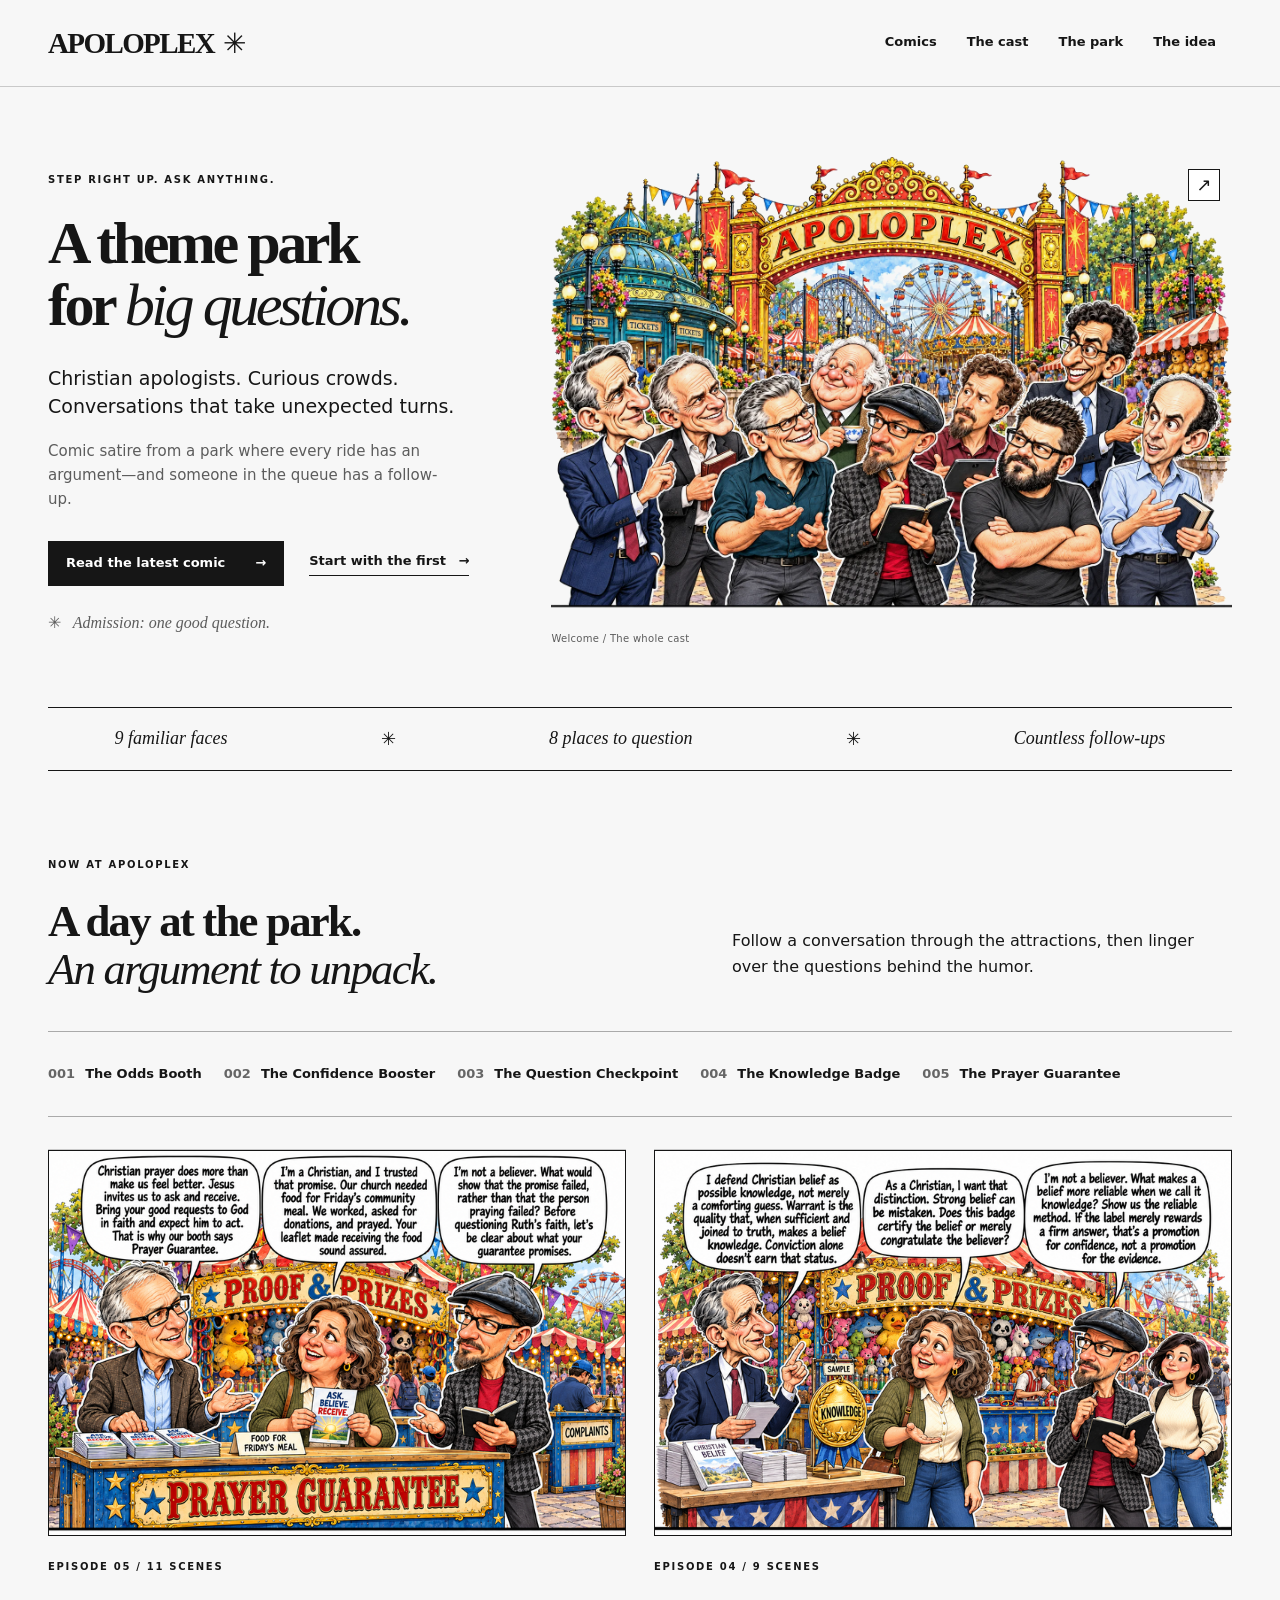
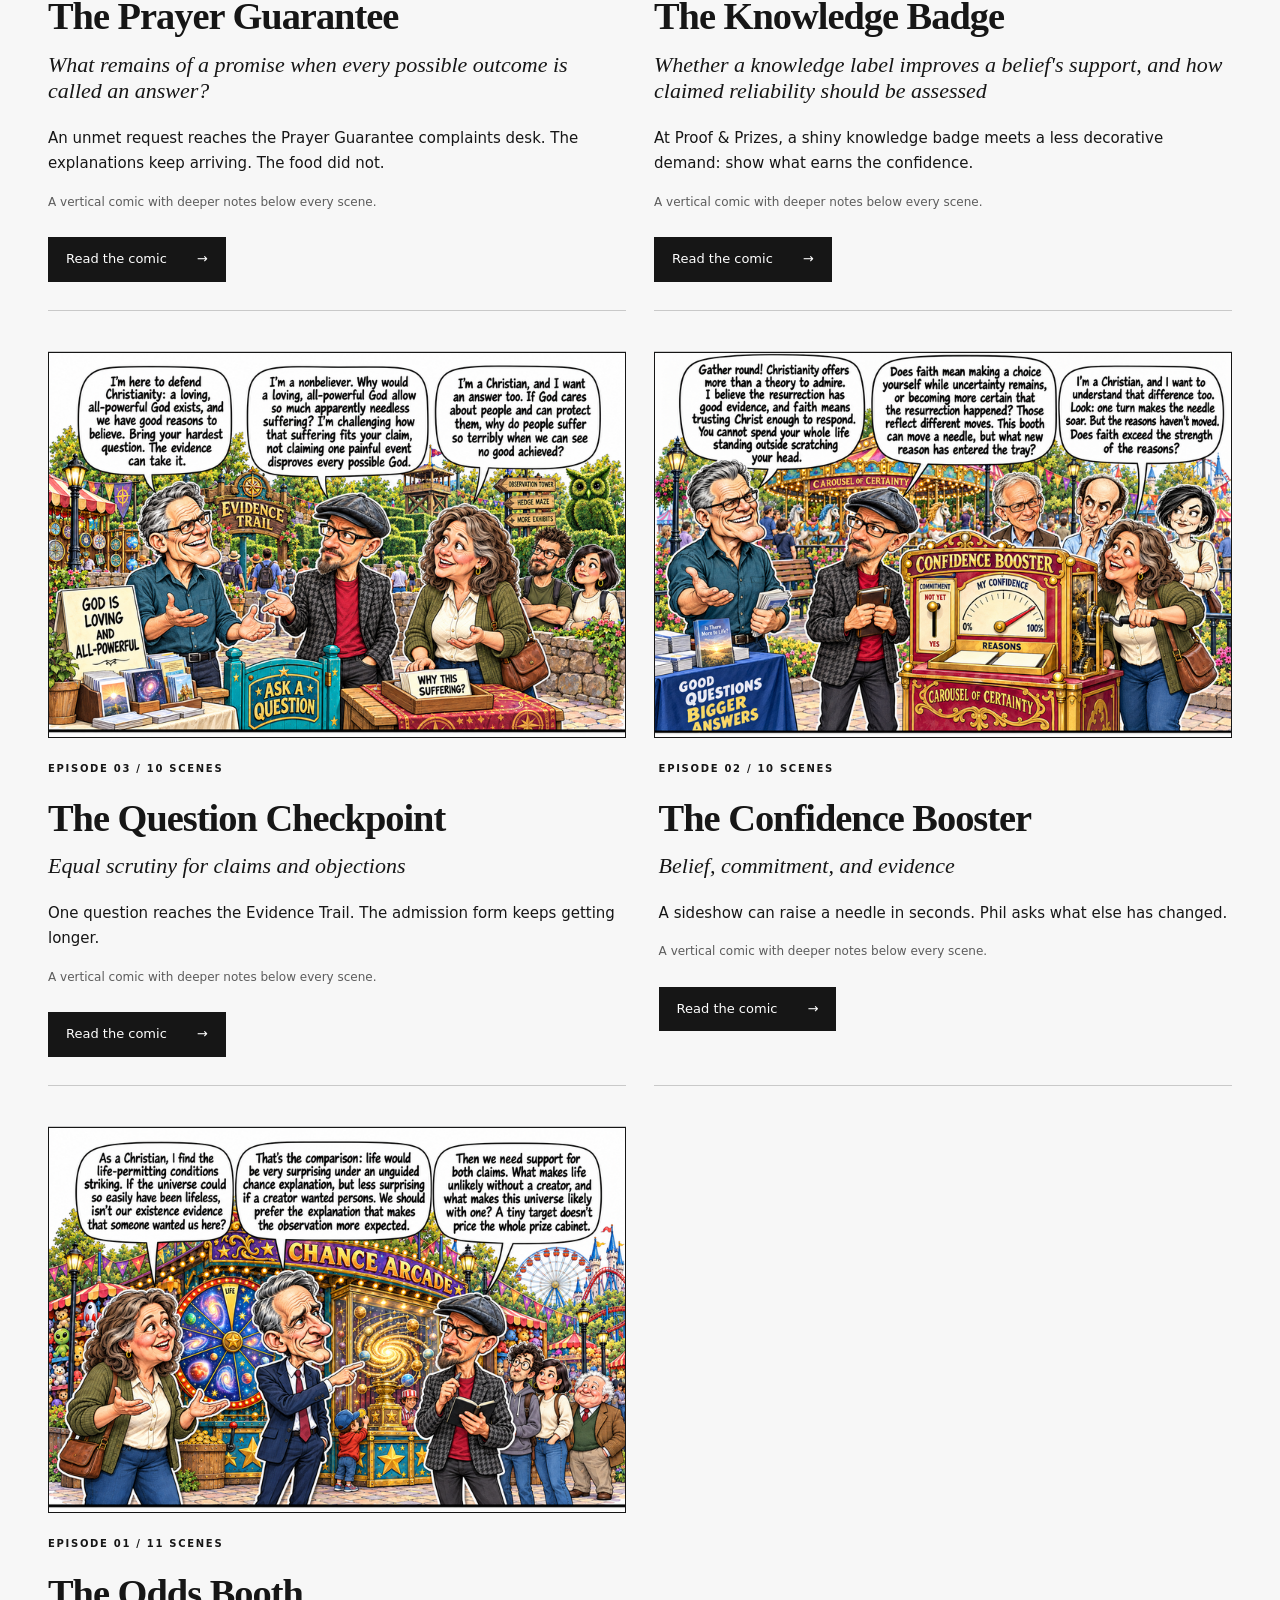
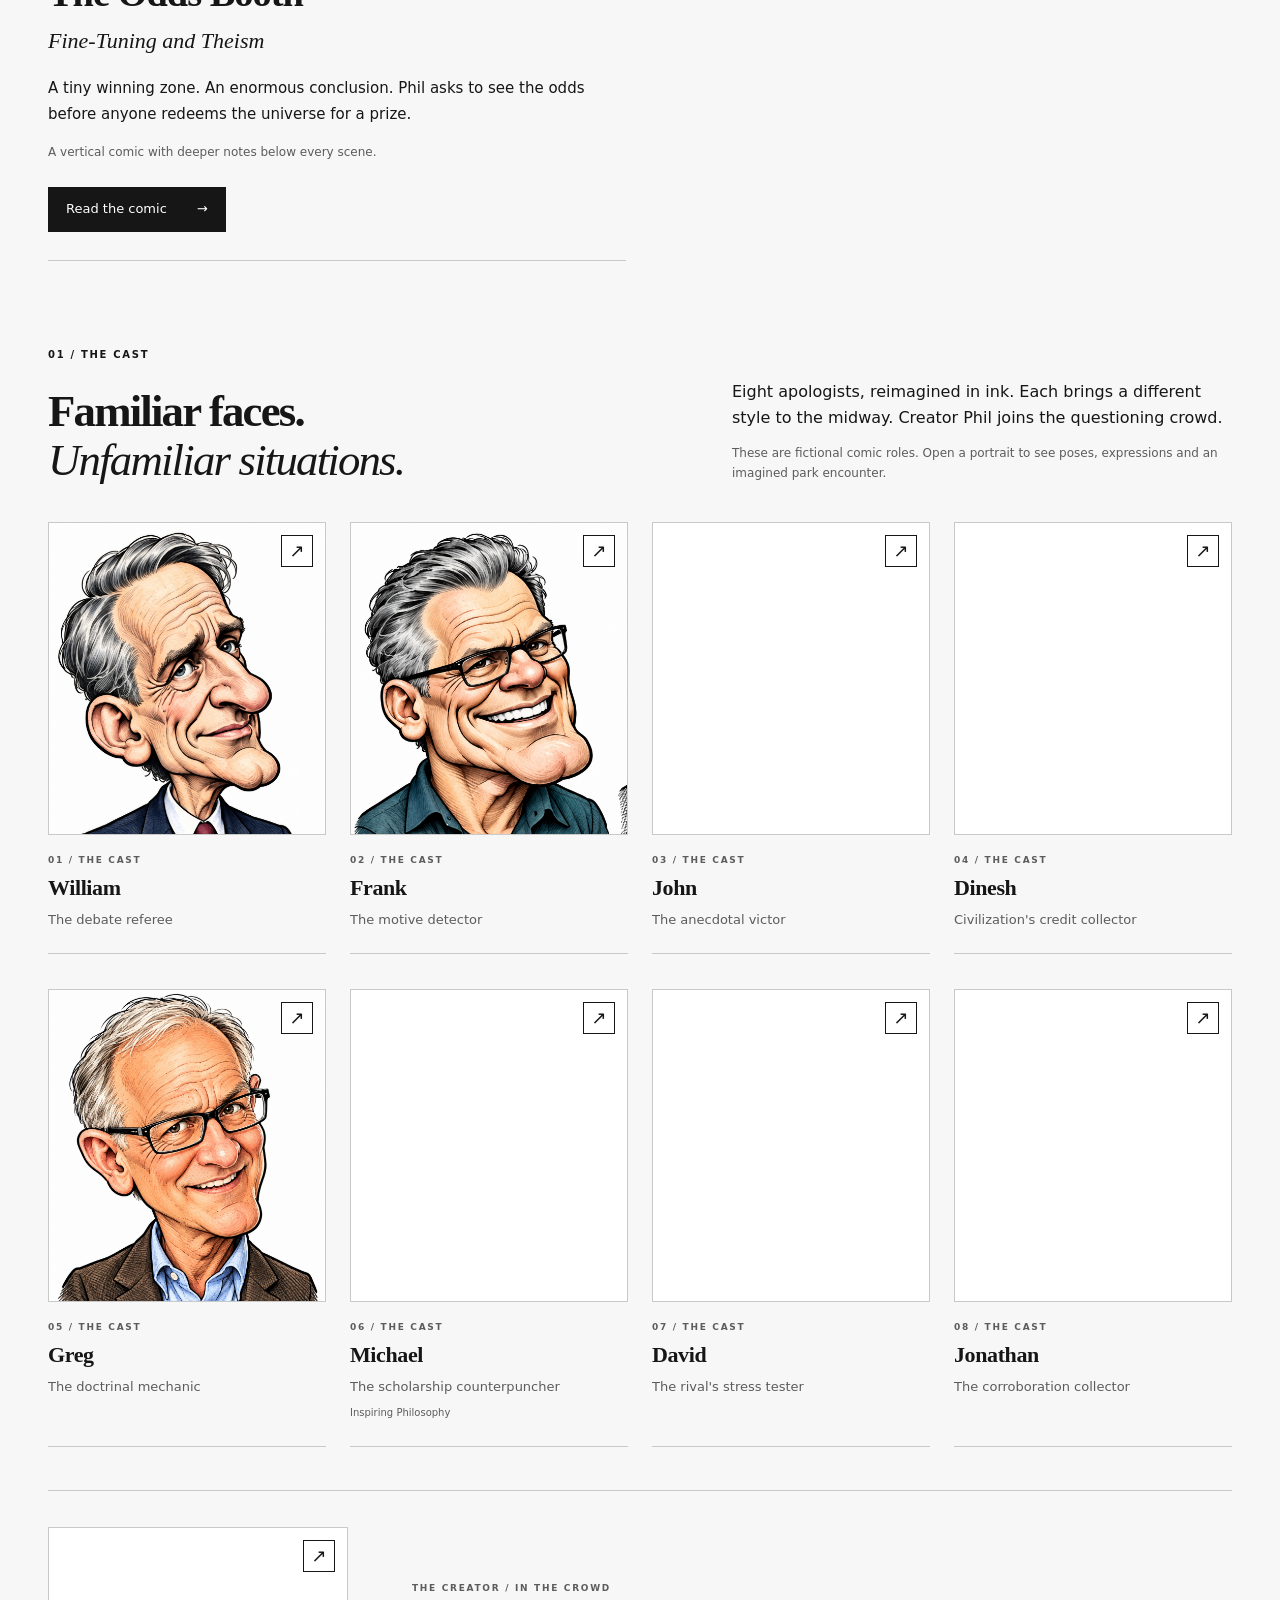
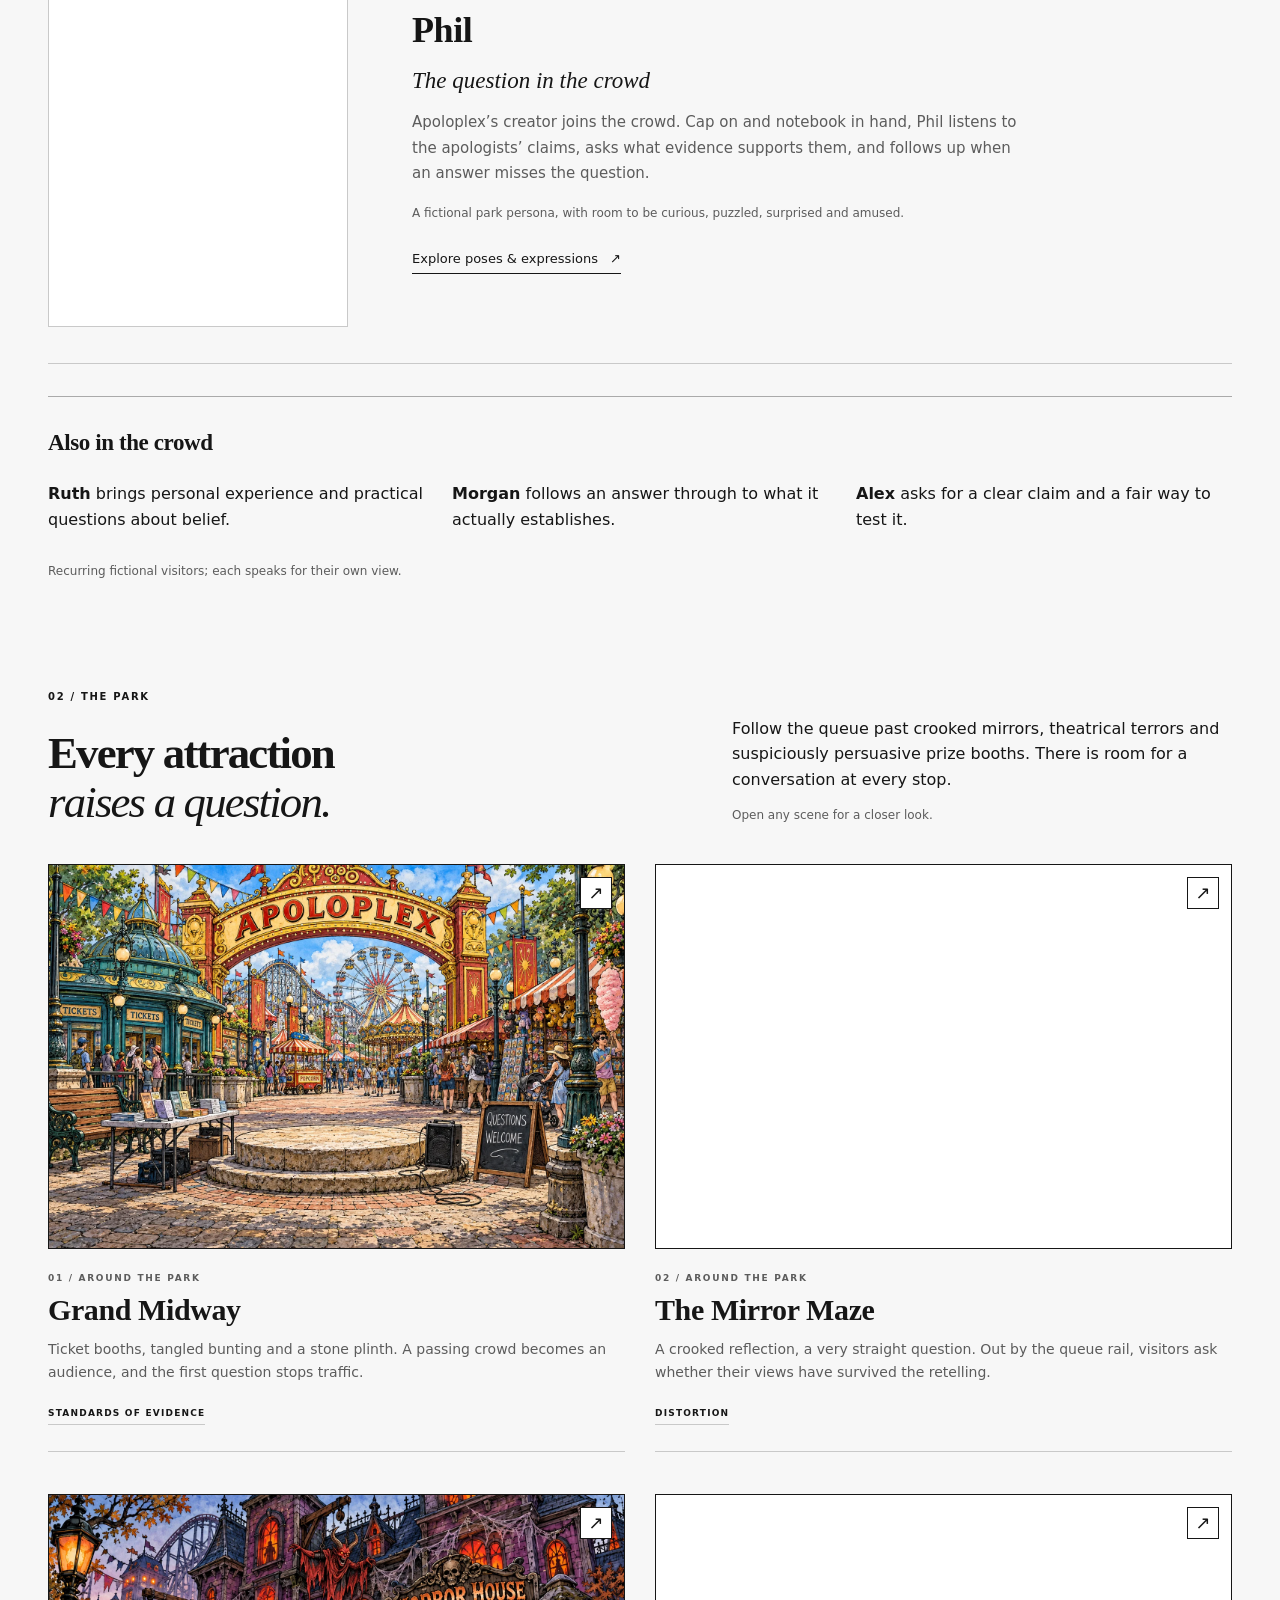
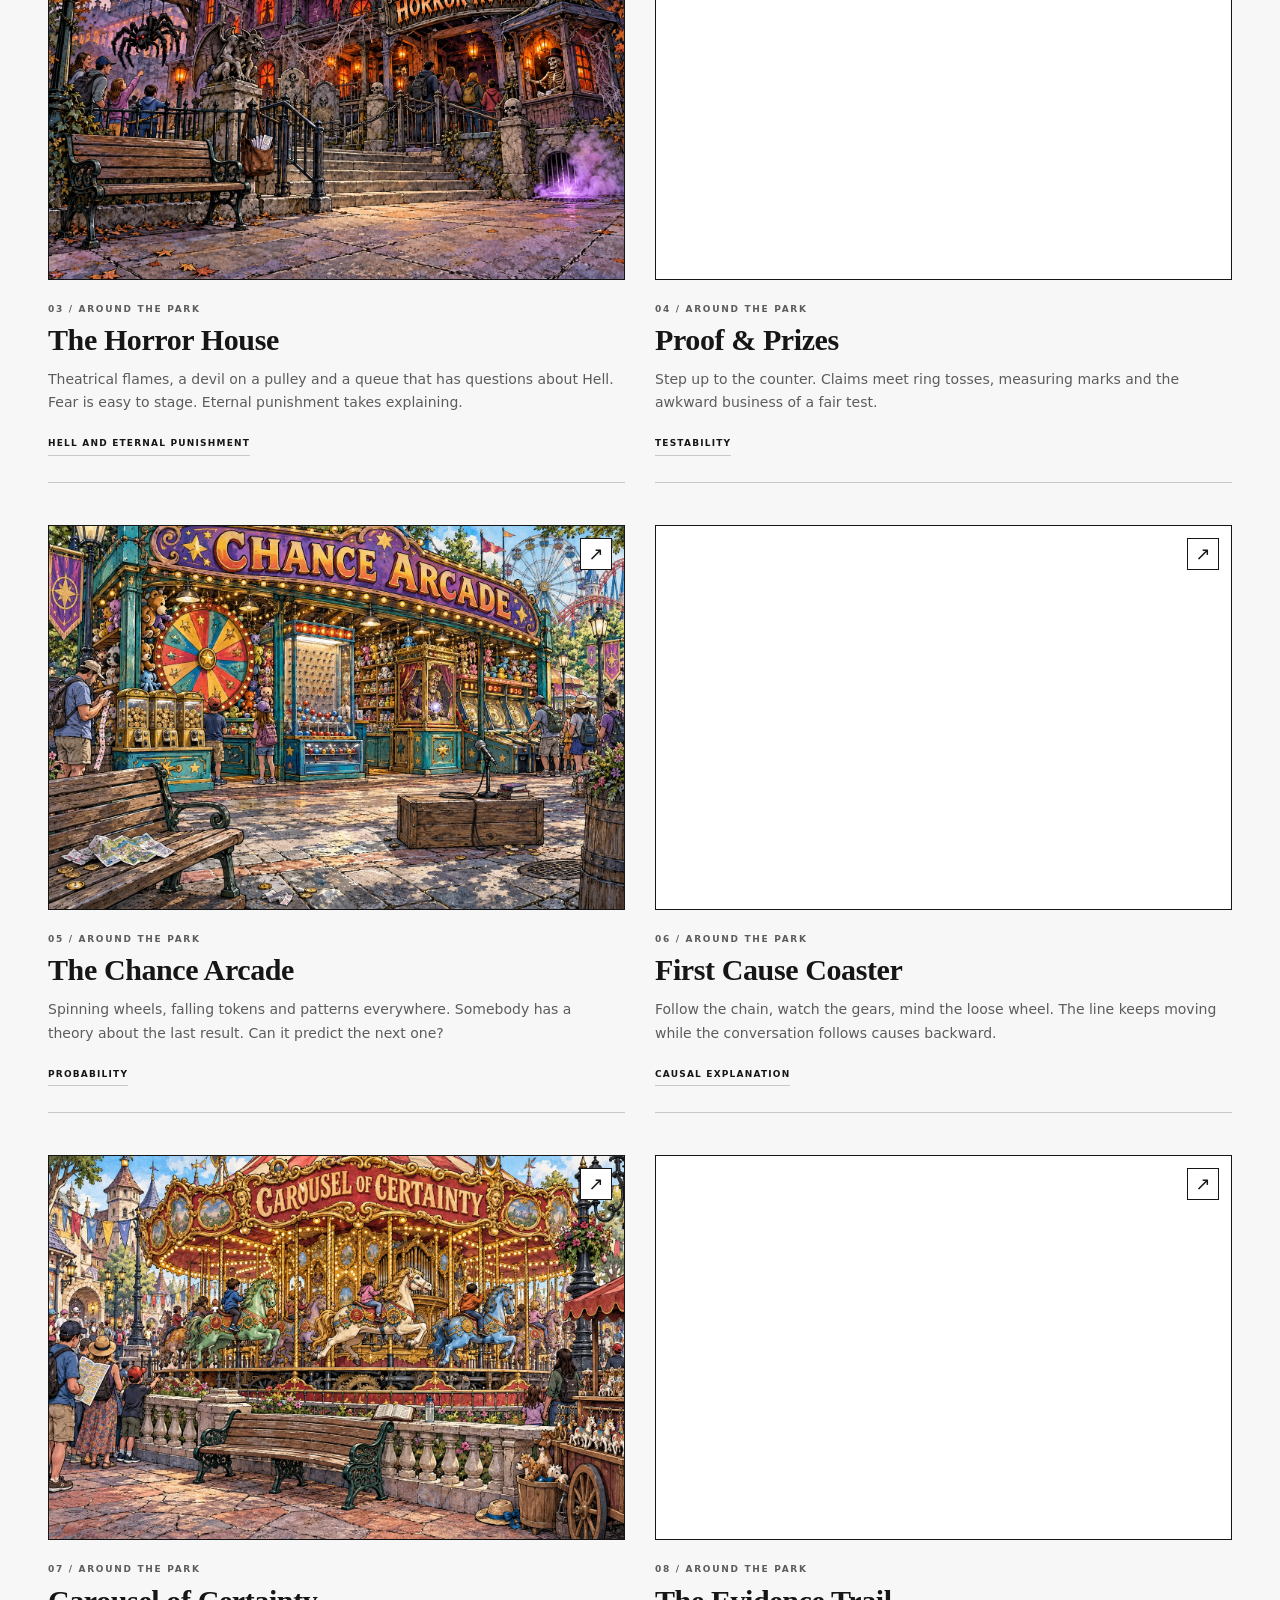
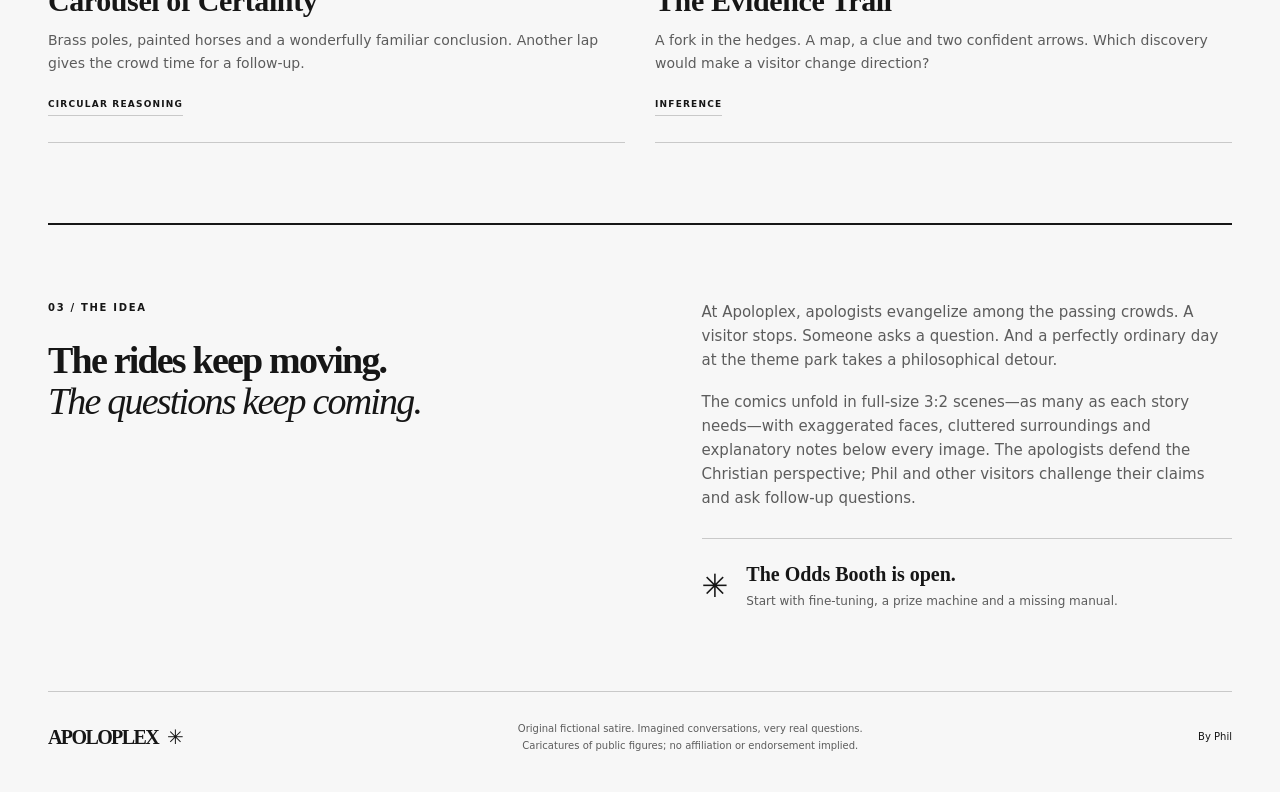
==== commit 451a544b: "Complete and audit The Prayer Guarantee comic" ====
--- a/index.html
+++ b/index.html
@@ -22,7 +22,7 @@
 <h1 id="welcome-title">A theme park<br>for <em>big questions.</em></h1>
 <p class="description">Christian apologists. Curious crowds. Conversations that take unexpected turns.</p>
 <p class="secondary">Comic satire from a park where every ride has an argument—and someone in the queue has a follow-up.</p>
-<div class="hero-links"><a class="primary-link" href="/comics/the-knowledge-badge/">Read the latest comic <span aria-hidden="true">→</span></a><a class="text-link" href="/comics/the-odds-booth/">Start with the first <span aria-hidden="true">→</span></a></div>
+<div class="hero-links"><a class="primary-link" href="/comics/the-prayer-guarantee/">Read the latest comic <span aria-hidden="true">→</span></a><a class="text-link" href="/comics/the-odds-booth/">Start with the first <span aria-hidden="true">→</span></a></div>
 <div class="admission"><span aria-hidden="true">✳</span> Admission: one good question.</div>
 </div>
 <figure class="park-preview"><a class="gallery-link hero-art" href="assets/hero/apoloplex-gate-nine-watercolor.webp?v=b0d9f8a4c5a6" data-gallery="apoloplex-cast" aria-label="View all nine characters at the Apoloplex gate">
@@ -31,7 +31,8 @@
 <figcaption><span>Welcome / The whole cast</span></figcaption></figure>
 </section>
 <div class="park-strip" aria-hidden="true"><span>9 familiar faces</span><span>✳</span><span>8 places to question</span><span>✳</span><span>Countless follow-ups</span></div>
-<section class="gallery-section comic-section" id="comics" aria-labelledby="comics-title"><div class="section-heading"><div><p class="eyebrow">Now at Apoloplex</p><h2 id="comics-title">A day at the park.<br><em>An argument to unpack.</em></h2></div><div class="section-intro"><p>Follow a conversation through the attractions, then linger over the questions behind the humor.</p></div></div><nav class="comic-index" aria-label="Comic index"><a href="/comics/the-odds-booth/"><span>001</span> The Odds Booth</a><a href="/comics/the-confidence-booster/"><span>002</span> The Confidence Booster</a><a href="/comics/the-question-checkpoint/"><span>003</span> The Question Checkpoint</a><a href="/comics/the-knowledge-badge/"><span>004</span> The Knowledge Badge</a></nav><div class="episode-grid"><article class="episode-card"><a class="episode-cover" href="/comics/the-knowledge-badge/" aria-label="Read The Knowledge Badge"><img src="/assets/comics/the-knowledge-badge/v1/001-watercolor-768w.webp?v=a2074c1b5cdf" srcset="/assets/comics/the-knowledge-badge/v1/001-watercolor-768w.webp?v=a2074c1b5cdf 768w, /assets/comics/the-knowledge-badge/v1/001-watercolor-1152w.webp?v=92b59218e0ae 1152w, /assets/comics/the-knowledge-badge/v1/001-watercolor.webp 1536w" sizes="(max-width: 800px) calc(100vw - 32px), (max-width: 1200px) 46vw, 720px" width="1536" height="1024" loading="lazy" alt="At the crowded Proof &amp; Prizes booth, William holds notes and raises a finger beside stacks of CHRISTIAN BELIEF pamphlets. Ruth gestures with an open hand beside a gold KNOWLEDGE badge on a stand marked SAMPLE. Phil, wearing his black cap and glasses, holds an open dark notebook and pen. Morgan watches beside him. Three balloons read from William at left, through Ruth at center, to Phil at right. Plush prizes, rides and passing visitors fill the open park behind them."></a><div class="episode-card-copy"><p class="eyebrow">Episode 04 / 9 scenes</p><h3>The Knowledge Badge</h3><p class="episode-topic">Whether a knowledge label improves a belief&#x27;s support, and how claimed reliability should be assessed</p><p>At Proof &amp; Prizes, a shiny knowledge badge meets a less decorative demand: show what earns the confidence.</p><p class="small">A vertical comic with deeper notes below every scene.</p><a class="primary-link" href="/comics/the-knowledge-badge/">Read the comic <span aria-hidden="true">→</span></a></div></article>
+<section class="gallery-section comic-section" id="comics" aria-labelledby="comics-title"><div class="section-heading"><div><p class="eyebrow">Now at Apoloplex</p><h2 id="comics-title">A day at the park.<br><em>An argument to unpack.</em></h2></div><div class="section-intro"><p>Follow a conversation through the attractions, then linger over the questions behind the humor.</p></div></div><nav class="comic-index" aria-label="Comic index"><a href="/comics/the-odds-booth/"><span>001</span> The Odds Booth</a><a href="/comics/the-confidence-booster/"><span>002</span> The Confidence Booster</a><a href="/comics/the-question-checkpoint/"><span>003</span> The Question Checkpoint</a><a href="/comics/the-knowledge-badge/"><span>004</span> The Knowledge Badge</a><a href="/comics/the-prayer-guarantee/"><span>005</span> The Prayer Guarantee</a></nav><div class="episode-grid"><article class="episode-card"><a class="episode-cover" href="/comics/the-prayer-guarantee/" aria-label="Read The Prayer Guarantee"><img src="/assets/comics/the-prayer-guarantee/001-watercolor-768w.webp?v=3650fd55b46b" srcset="/assets/comics/the-prayer-guarantee/001-watercolor-768w.webp?v=3650fd55b46b 768w, /assets/comics/the-prayer-guarantee/001-watercolor-1152w.webp?v=5360fff04185 1152w, /assets/comics/the-prayer-guarantee/001-watercolor.webp 1536w" sizes="(max-width: 800px) calc(100vw - 32px), (max-width: 1200px) 46vw, 720px" width="1536" height="1024" loading="lazy" alt="Greg opens one hand beside stacks of Ask. Believe. Receive. leaflets at Proof &amp; Prizes. Ruth holds one leaflet, while Phil holds an open notebook and gestures toward the conversation. A Food for Friday’s Meal card stands above a large Prayer Guarantee placard, with a small complaints desk at the right."></a><div class="episode-card-copy"><p class="eyebrow">Episode 05 / 11 scenes</p><h3>The Prayer Guarantee</h3><p class="episode-topic">What remains of a promise when every possible outcome is called an answer?</p><p>An unmet request reaches the Prayer Guarantee complaints desk. The explanations keep arriving. The food did not.</p><p class="small">A vertical comic with deeper notes below every scene.</p><a class="primary-link" href="/comics/the-prayer-guarantee/">Read the comic <span aria-hidden="true">→</span></a></div></article>
+<article class="episode-card"><a class="episode-cover" href="/comics/the-knowledge-badge/" aria-label="Read The Knowledge Badge"><img src="/assets/comics/the-knowledge-badge/v1/001-watercolor-768w.webp?v=a2074c1b5cdf" srcset="/assets/comics/the-knowledge-badge/v1/001-watercolor-768w.webp?v=a2074c1b5cdf 768w, /assets/comics/the-knowledge-badge/v1/001-watercolor-1152w.webp?v=92b59218e0ae 1152w, /assets/comics/the-knowledge-badge/v1/001-watercolor.webp 1536w" sizes="(max-width: 800px) calc(100vw - 32px), (max-width: 1200px) 46vw, 720px" width="1536" height="1024" loading="lazy" alt="At the crowded Proof &amp; Prizes booth, William holds notes and raises a finger beside stacks of CHRISTIAN BELIEF pamphlets. Ruth gestures with an open hand beside a gold KNOWLEDGE badge on a stand marked SAMPLE. Phil, wearing his black cap and glasses, holds an open dark notebook and pen. Morgan watches beside him. Three balloons read from William at left, through Ruth at center, to Phil at right. Plush prizes, rides and passing visitors fill the open park behind them."></a><div class="episode-card-copy"><p class="eyebrow">Episode 04 / 9 scenes</p><h3>The Knowledge Badge</h3><p class="episode-topic">Whether a knowledge label improves a belief&#x27;s support, and how claimed reliability should be assessed</p><p>At Proof &amp; Prizes, a shiny knowledge badge meets a less decorative demand: show what earns the confidence.</p><p class="small">A vertical comic with deeper notes below every scene.</p><a class="primary-link" href="/comics/the-knowledge-badge/">Read the comic <span aria-hidden="true">→</span></a></div></article>
 <article class="episode-card"><a class="episode-cover" href="/comics/the-question-checkpoint/" aria-label="Read The Question Checkpoint"><img src="/assets/comics/the-question-checkpoint/001-watercolor-768w.webp?v=ddd31ae3c33d" srcset="/assets/comics/the-question-checkpoint/001-watercolor-768w.webp?v=ddd31ae3c33d 768w, /assets/comics/the-question-checkpoint/001-watercolor-1152w.webp?v=a4c06b41e8c8 1152w, /assets/comics/the-question-checkpoint/001-watercolor.webp?v=2d90314159c7 1536w" sizes="(max-width: 800px) calc(100vw - 32px), (max-width: 1200px) 46vw, 720px" width="1536" height="1024" loading="lazy" alt="Frank stands at the Evidence Trail with open hands beside a board reading GOD IS LOVING AND ALL-POWERFUL. Phil responds from the center, and Ruth stands on the right beside a separate WHY THIS SUFFERING? question tray. An ASK A QUESTION gate stands between the booth and the visitors. David and Morgan listen behind Ruth; the hedge maze, observation tower, owl topiary and other park visitors fill the background."></a><div class="episode-card-copy"><p class="eyebrow">Episode 03 / 10 scenes</p><h3>The Question Checkpoint</h3><p class="episode-topic">Equal scrutiny for claims and objections</p><p>One question reaches the Evidence Trail. The admission form keeps getting longer.</p><p class="small">A vertical comic with deeper notes below every scene.</p><a class="primary-link" href="/comics/the-question-checkpoint/">Read the comic <span aria-hidden="true">→</span></a></div></article>
 <article class="episode-card"><a class="episode-cover" href="/comics/the-confidence-booster/" aria-label="Read The Confidence Booster"><img src="/assets/comics/the-confidence-booster/001-watercolor-768w.webp?v=d14b648574eb" srcset="/assets/comics/the-confidence-booster/001-watercolor-768w.webp?v=d14b648574eb 768w, /assets/comics/the-confidence-booster/001-watercolor-1152w.webp?v=f161f6ad2f16 1152w, /assets/comics/the-confidence-booster/001-watercolor.webp?v=ed63b6ed9705 1536w" sizes="(max-width: 800px) calc(100vw - 32px), (max-width: 1200px) 46vw, 720px" width="1536" height="1024" loading="lazy" alt="Frank speaks at left with brochures and an open hand. Phil holds his closed notebook at center while Ruth grips the crank at right. Greg, Jonathan and Morgan listen behind them. The CONFIDENCE BOOSTER has a separate COMMITMENT lever at NOT YET, a MY CONFIDENCE dial pointing high but below 100%, and exactly two blank cards in the REASONS tray."></a><div class="episode-card-copy"><p class="eyebrow">Episode 02 / 10 scenes</p><h3>The Confidence Booster</h3><p class="episode-topic">Belief, commitment, and evidence</p><p>A sideshow can raise a needle in seconds. Phil asks what else has changed.</p><p class="small">A vertical comic with deeper notes below every scene.</p><a class="primary-link" href="/comics/the-confidence-booster/">Read the comic <span aria-hidden="true">→</span></a></div></article>
 <article class="episode-card"><a class="episode-cover" href="/comics/the-odds-booth/" aria-label="Read The Odds Booth"><img src="/assets/comics/the-odds-booth/v4/001-watercolor-768w.webp?v=af65236a9db6" srcset="/assets/comics/the-odds-booth/v4/001-watercolor-768w.webp?v=af65236a9db6 768w, /assets/comics/the-odds-booth/v4/001-watercolor-1152w.webp?v=c5b42c40528d 1152w, /assets/comics/the-odds-booth/v4/001-watercolor.webp?v=b8eeed4e4074 1536w" sizes="(max-width: 800px) calc(100vw - 32px), (max-width: 1200px) 46vw, 720px" width="1536" height="1024" loading="lazy" alt="Ruth stands at the left of the Chance Arcade booth, William at center and Phil at right. William indicates the trophy while Phil holds his notebook. Alex, Morgan and John watch behind them. The cosmic wheel, illuminated stalls and busy park queue fill the open-edged setting."></a><div class="episode-card-copy"><p class="eyebrow">Episode 01 / 11 scenes</p><h3>The Odds Booth</h3><p class="episode-topic">Fine-Tuning and Theism</p><p>A tiny winning zone. An enormous conclusion. Phil asks to see the odds before anyone redeems the universe for a prize.</p><p class="small">A vertical comic with deeper notes below every scene.</p><a class="primary-link" href="/comics/the-odds-booth/">Read the comic <span aria-hidden="true">→</span></a></div></article></div></section>
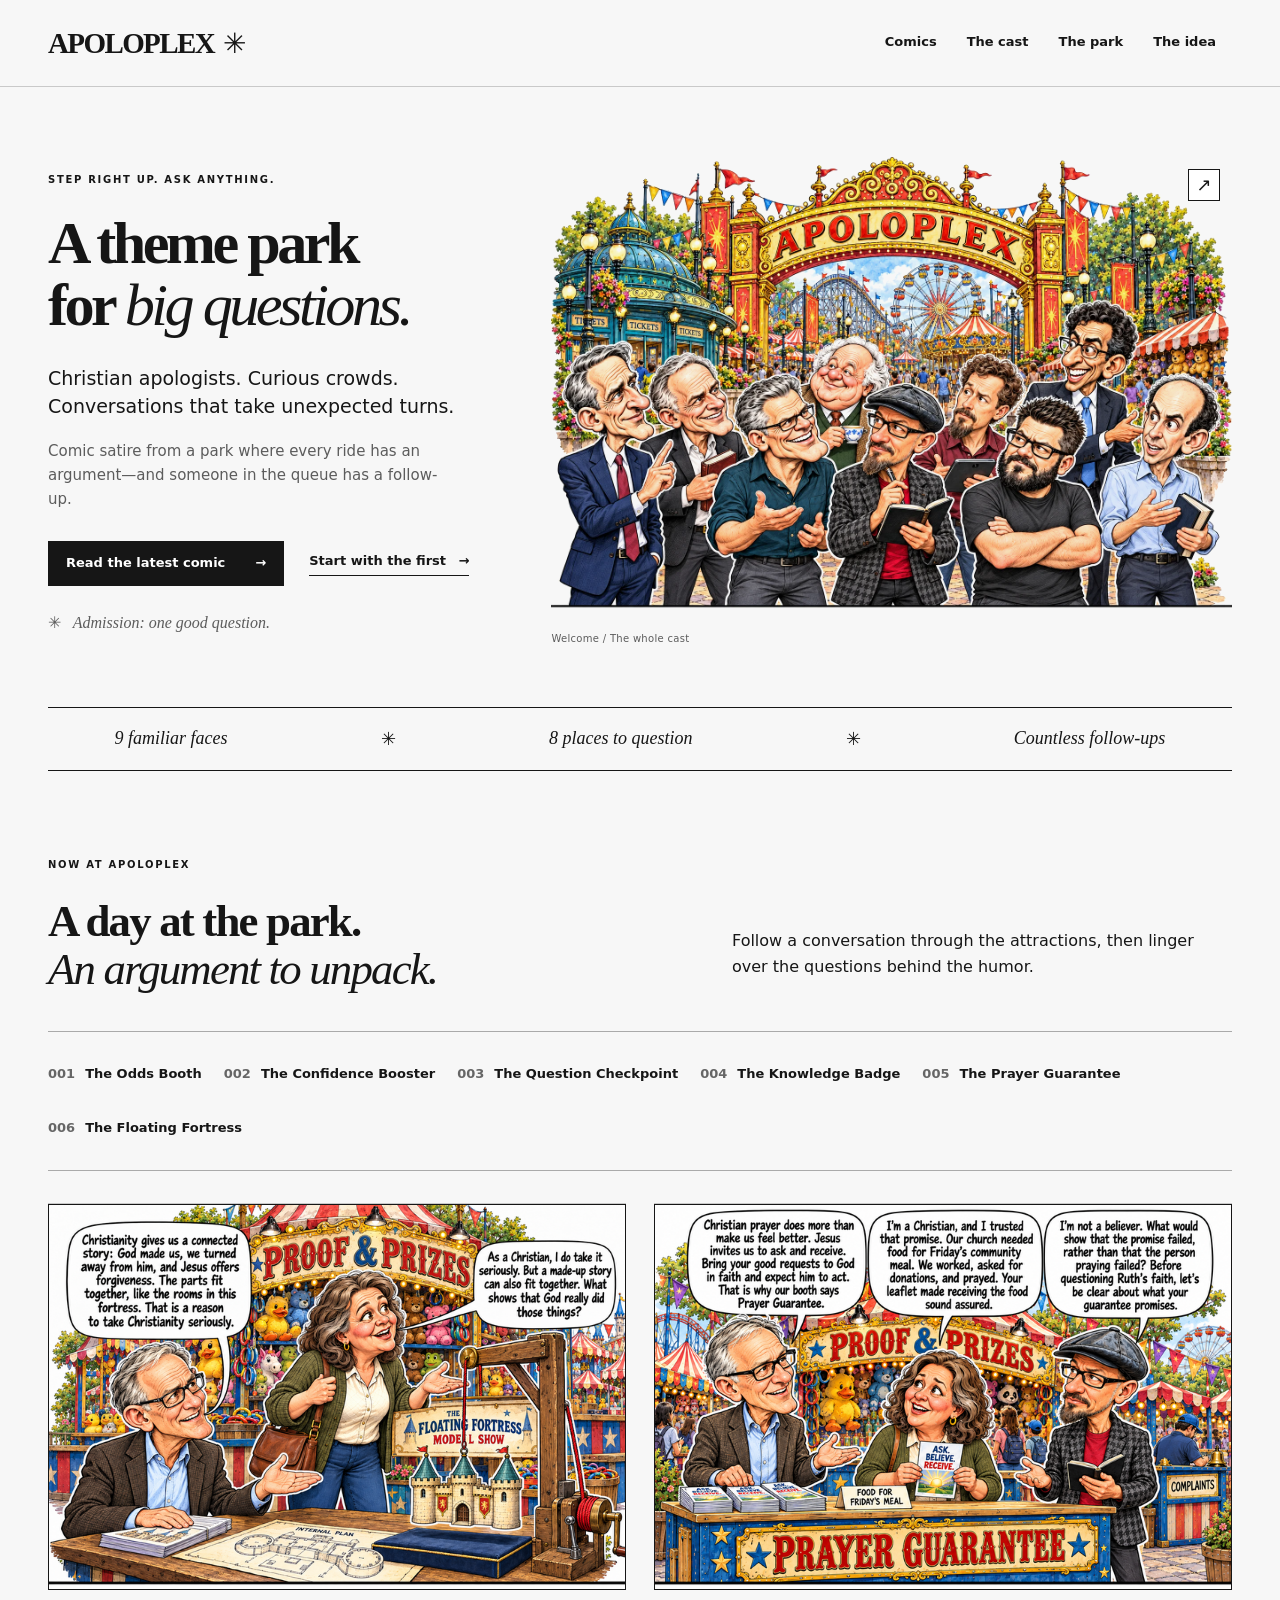
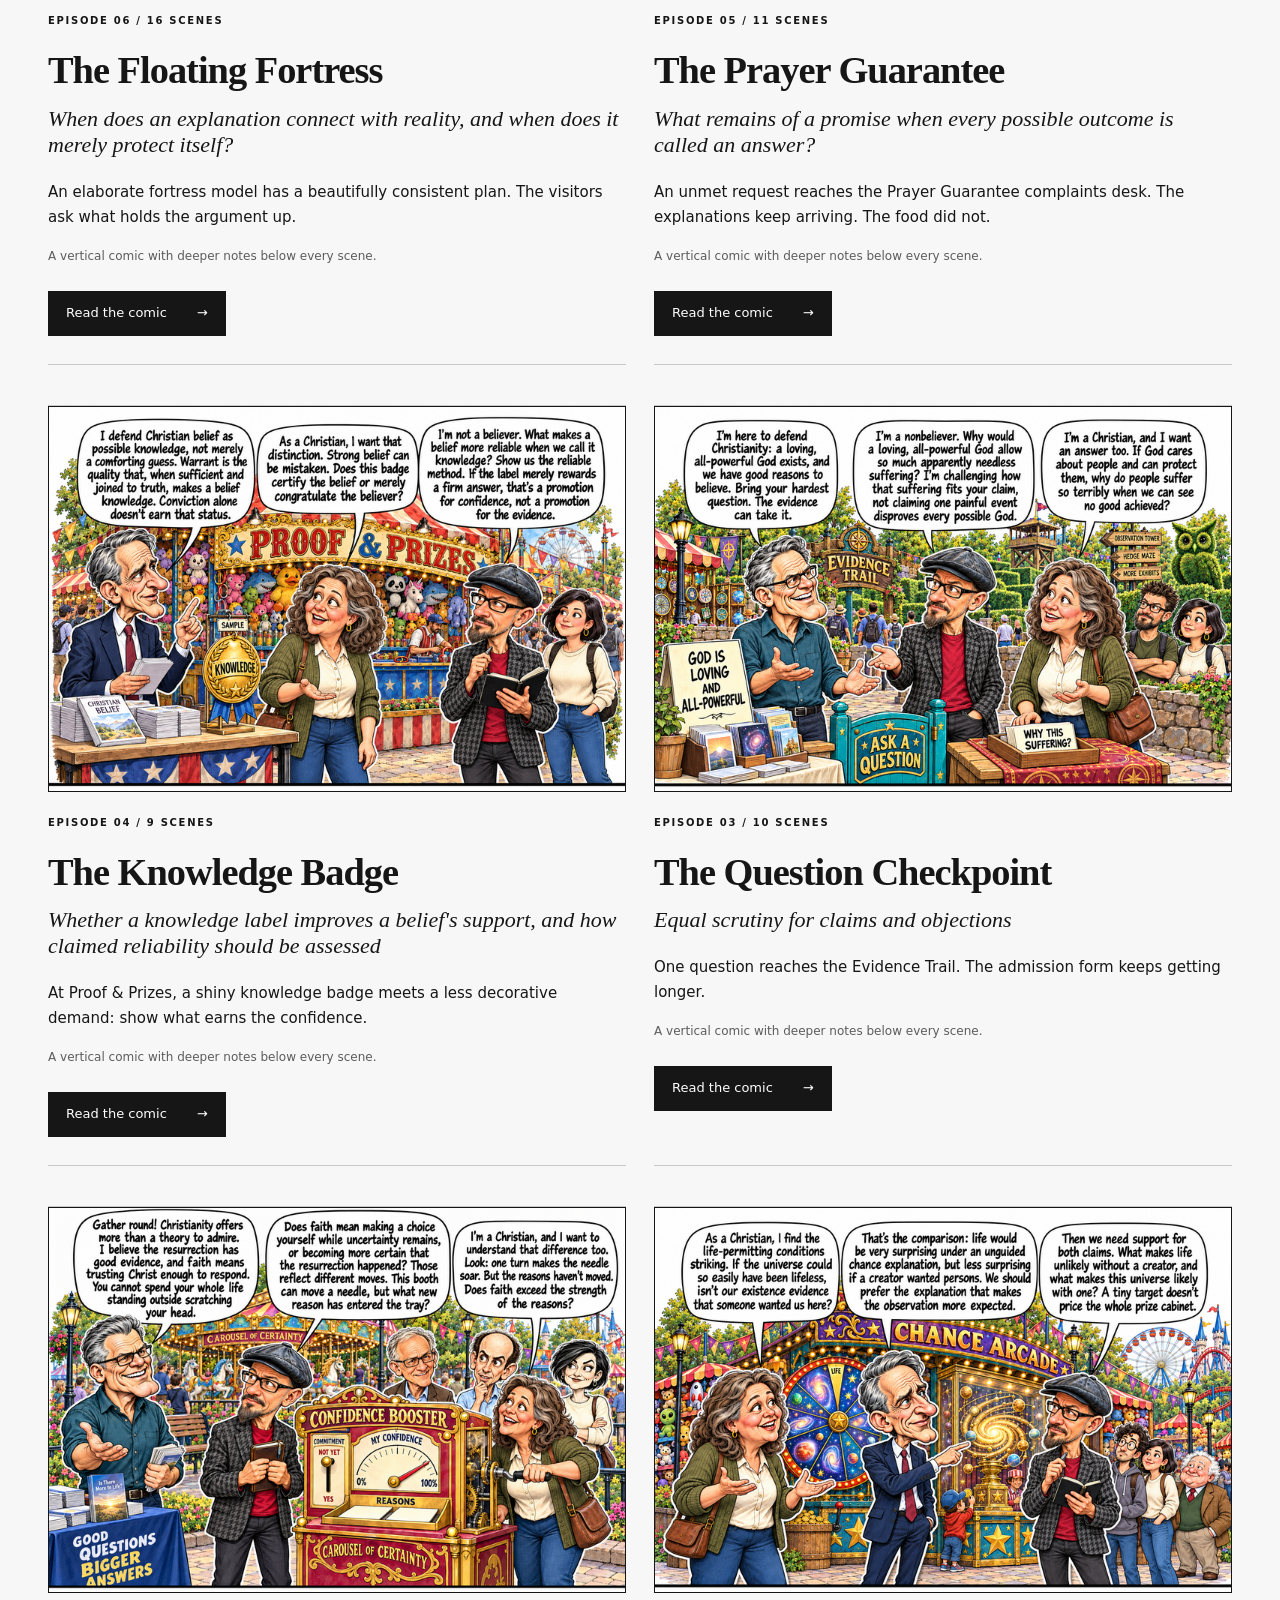
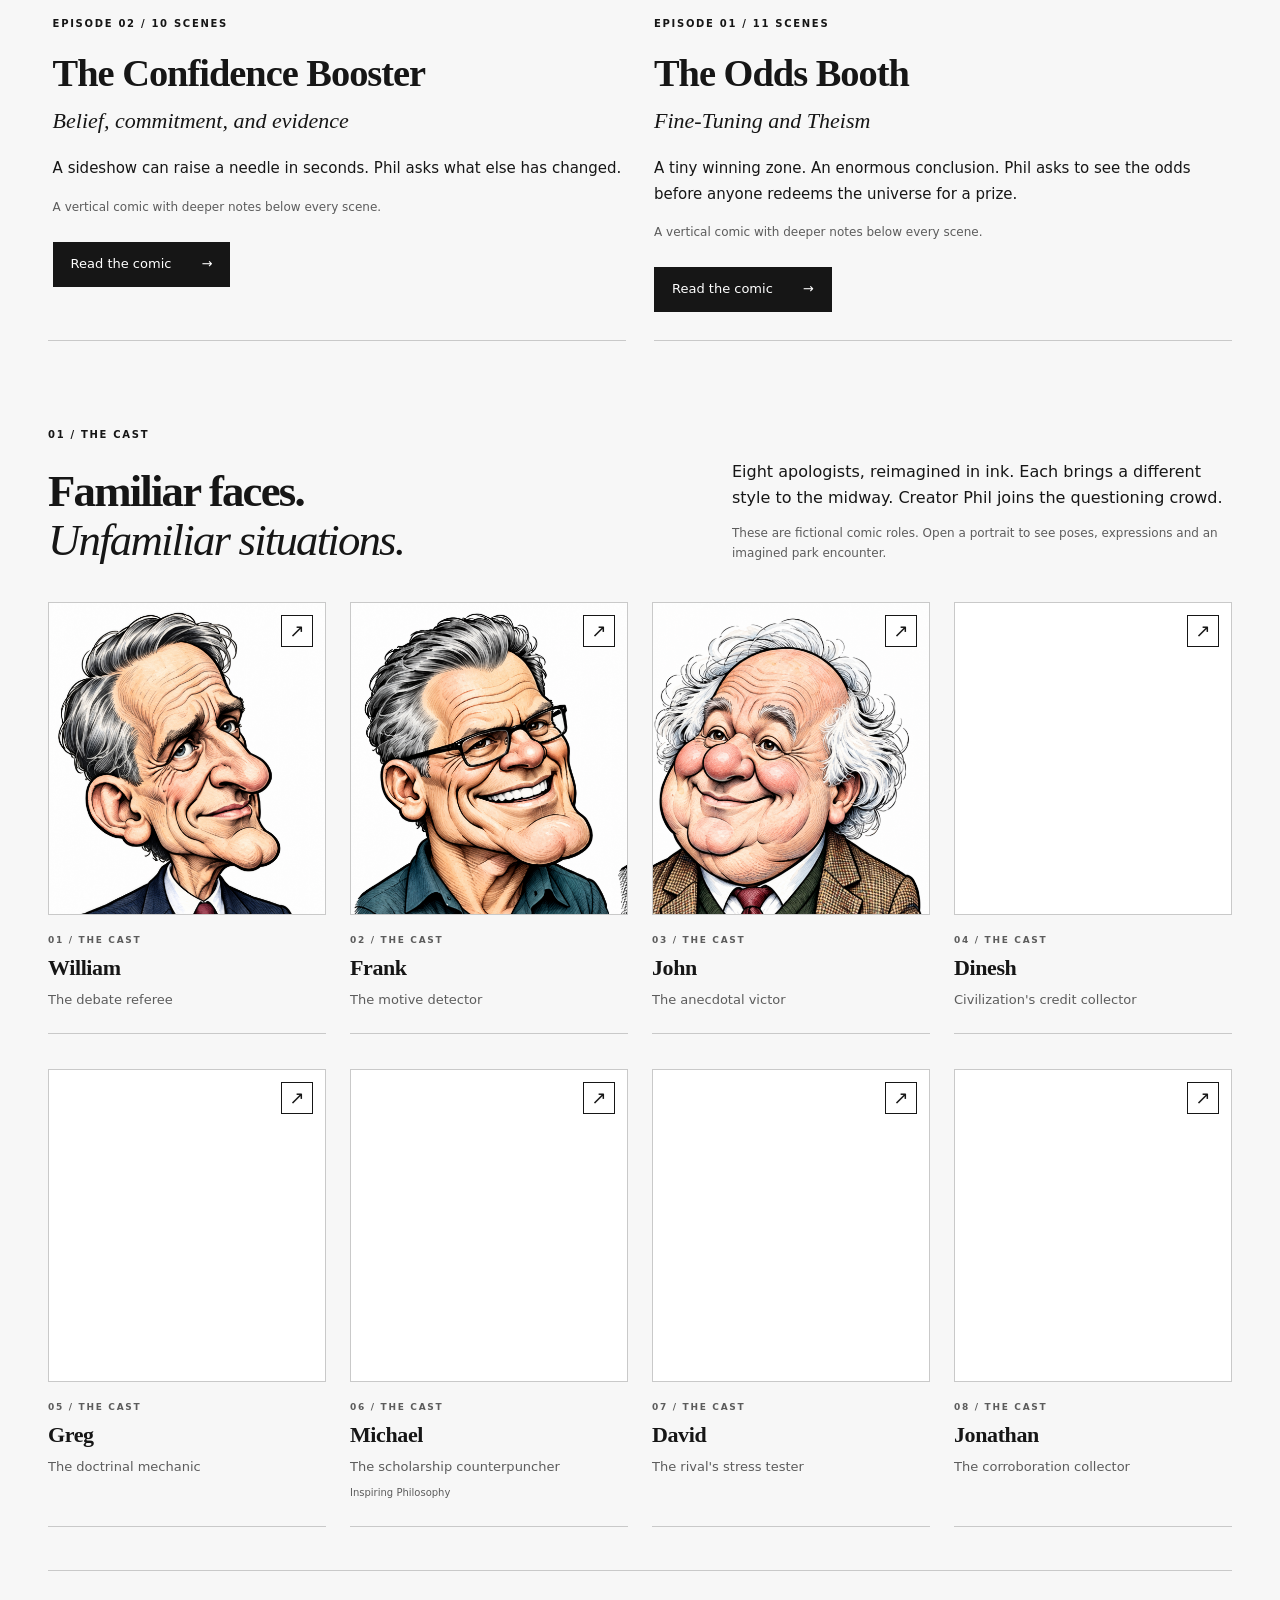
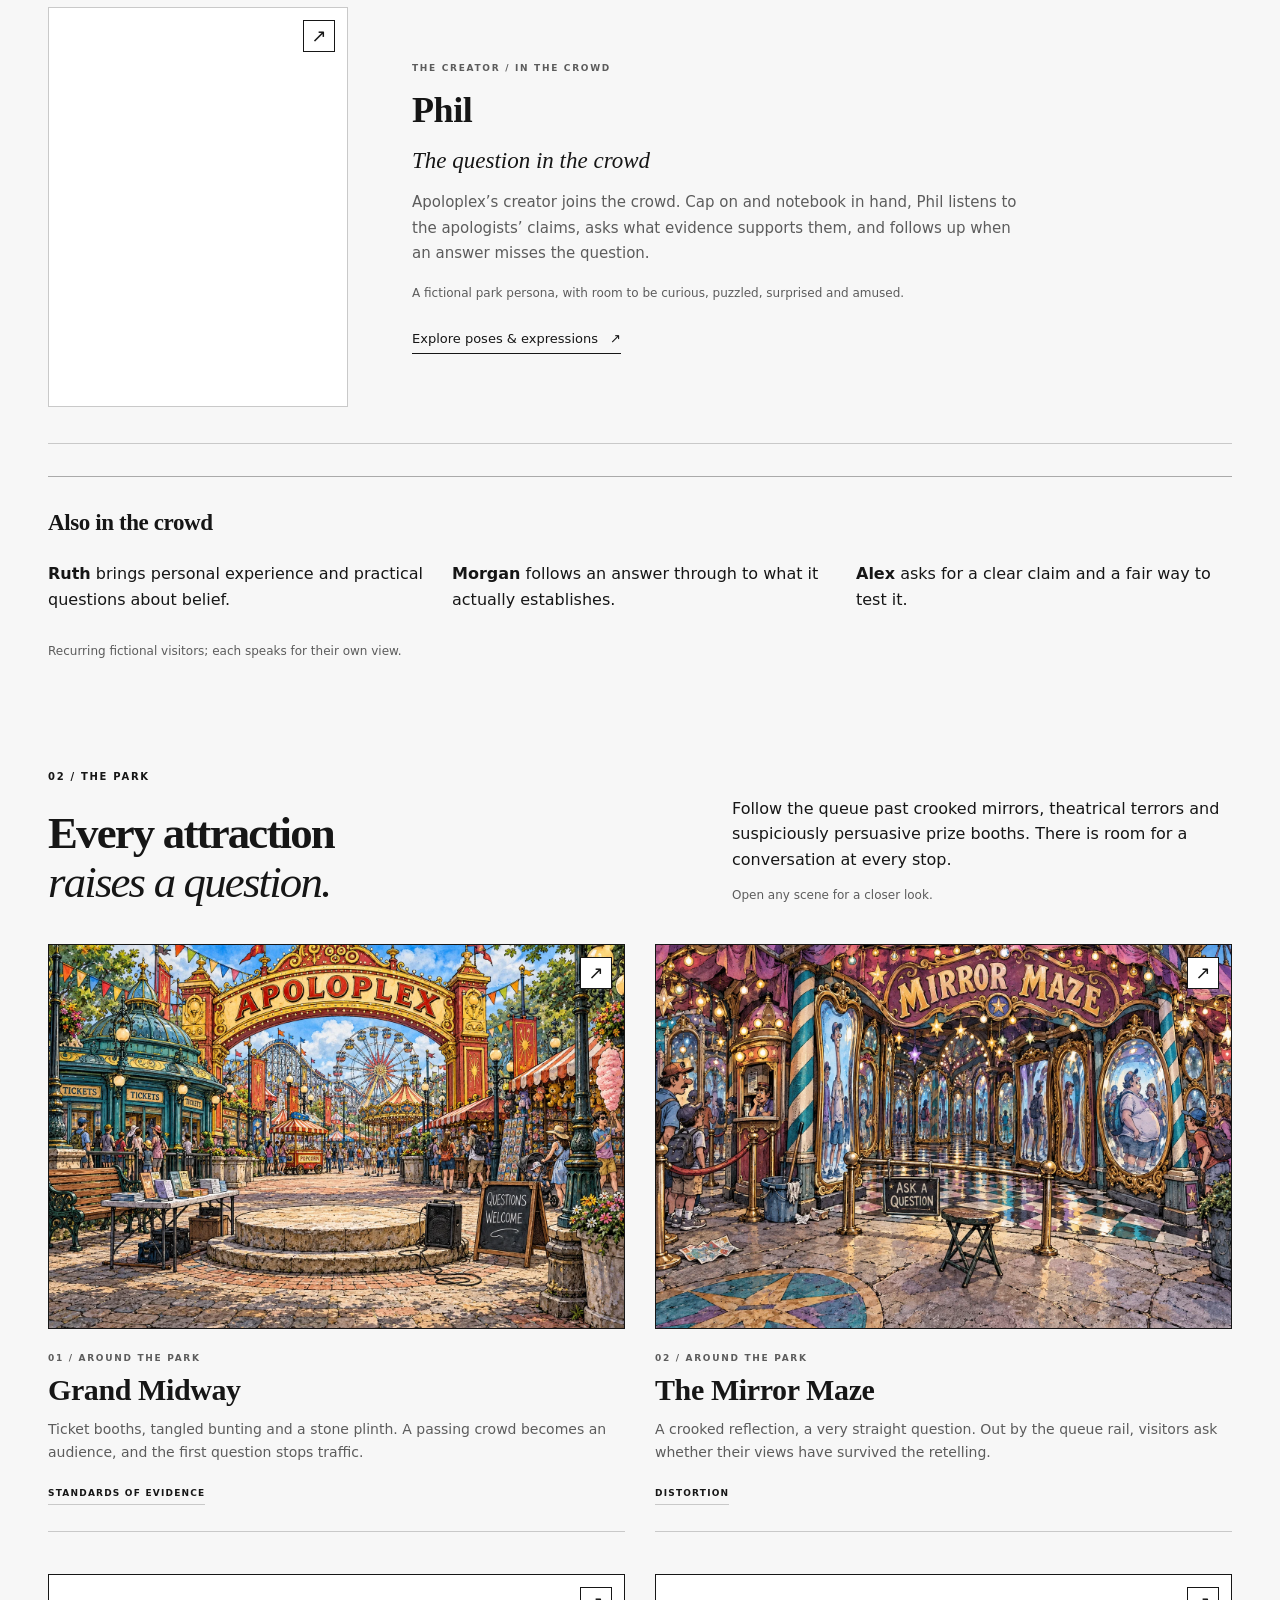
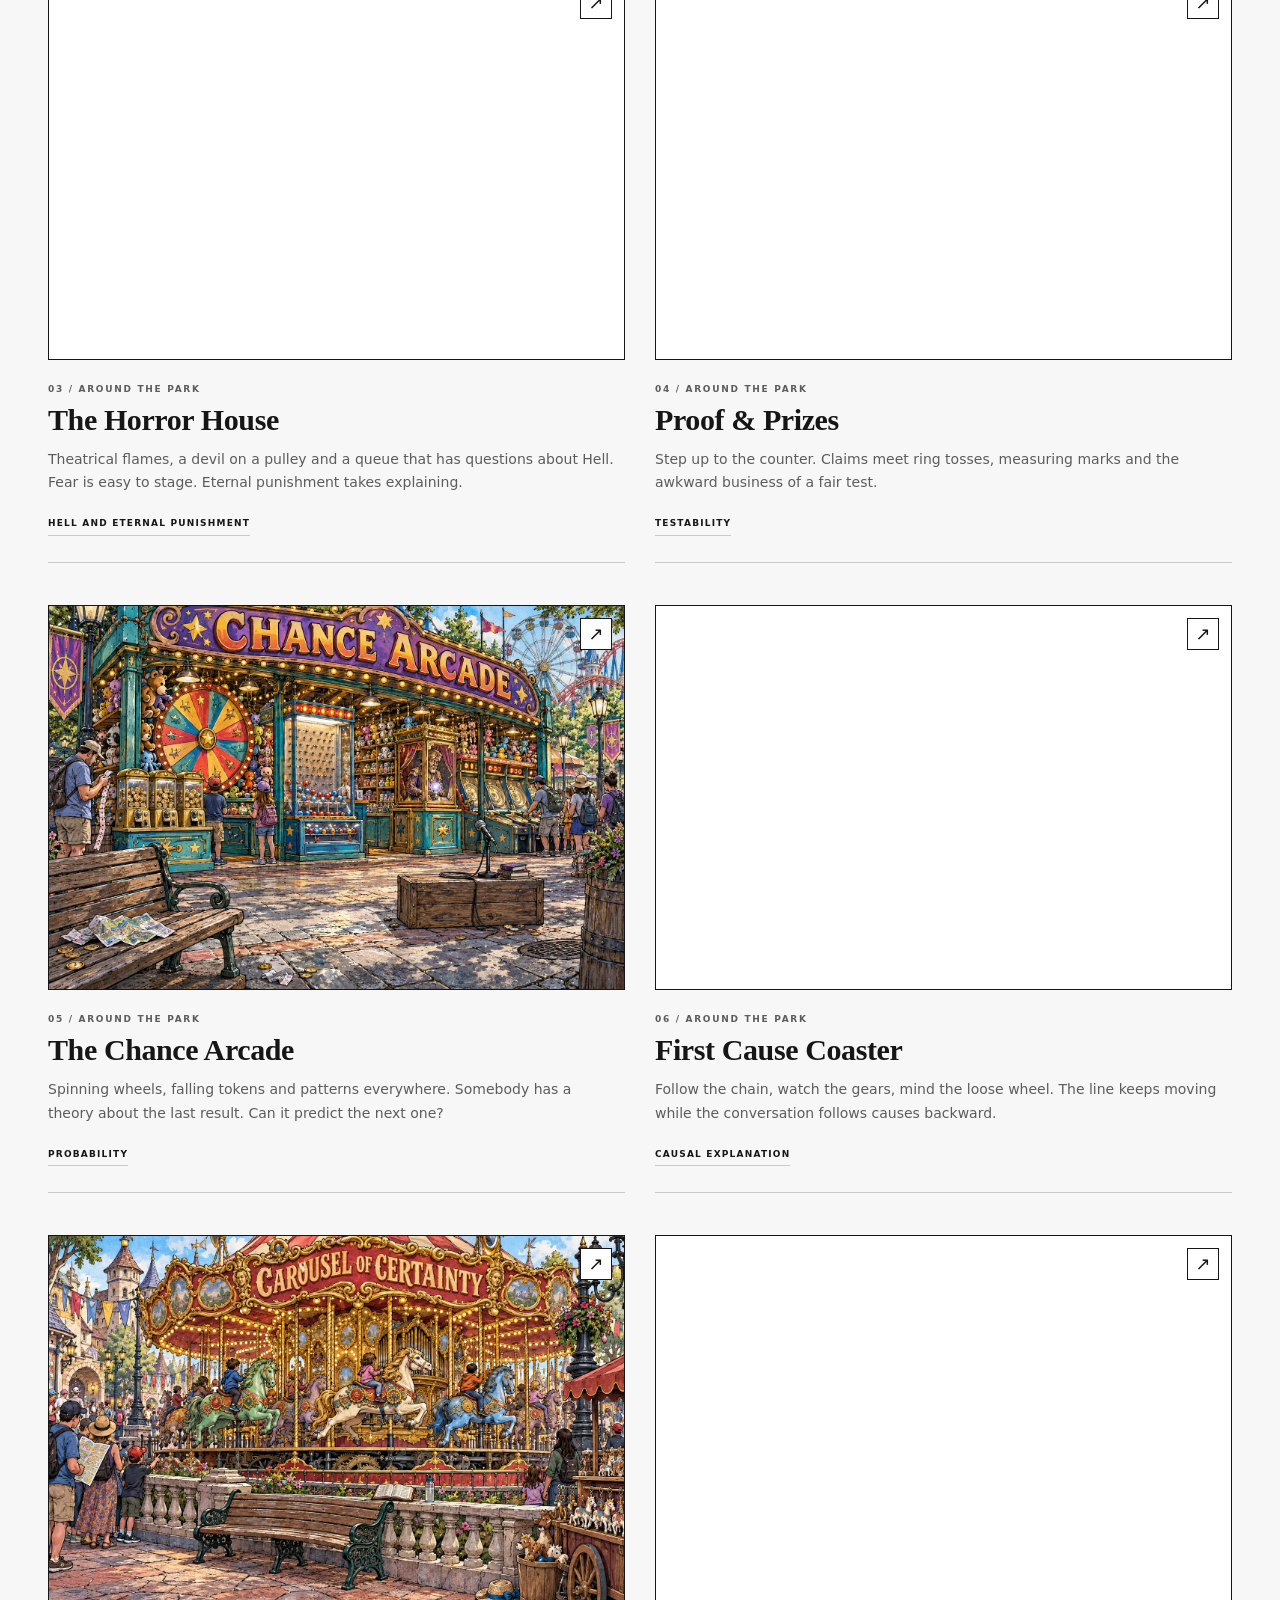
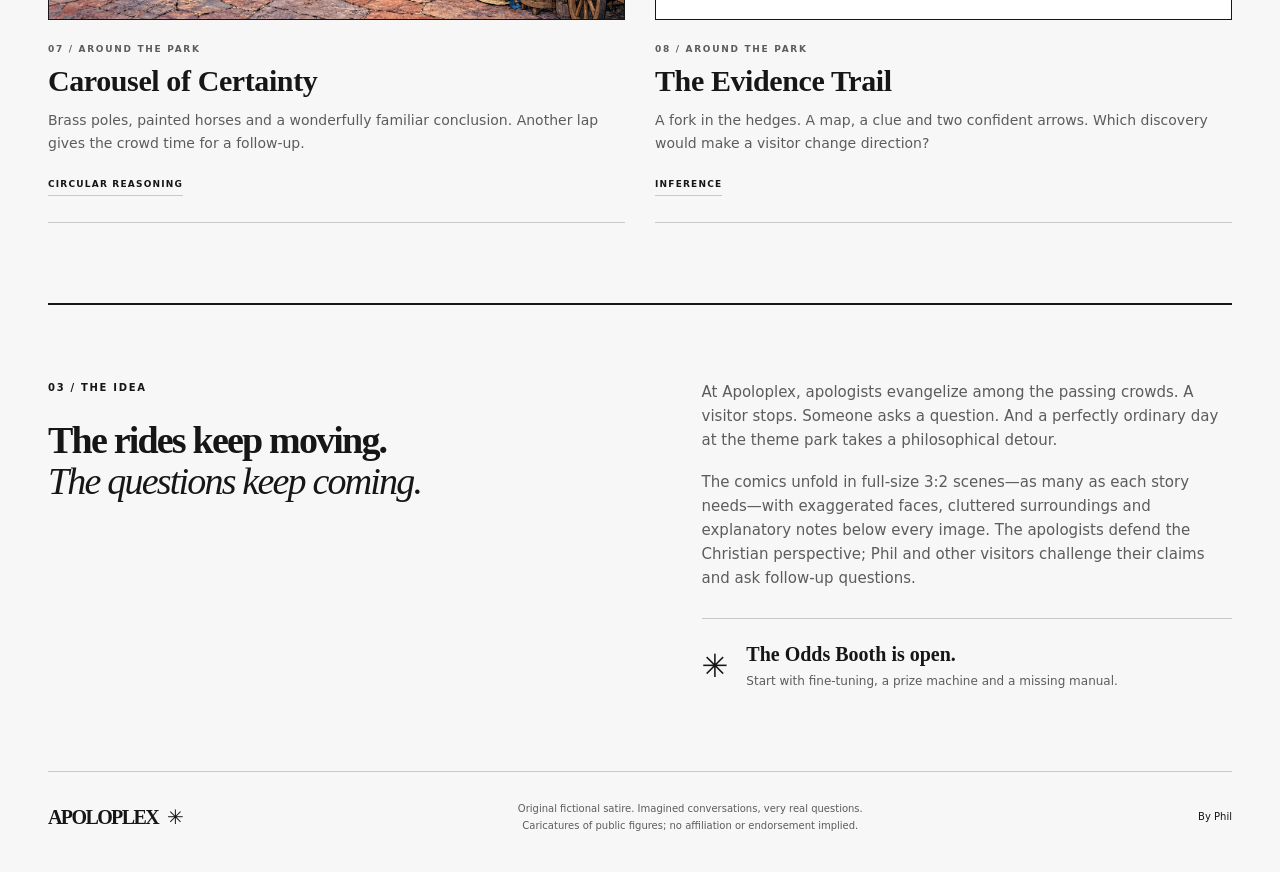
==== commit a49f9032: "Publish The Floating Fortress with sixteen reviewed scenes" ====
--- a/index.html
+++ b/index.html
@@ -22,7 +22,7 @@
 <h1 id="welcome-title">A theme park<br>for <em>big questions.</em></h1>
 <p class="description">Christian apologists. Curious crowds. Conversations that take unexpected turns.</p>
 <p class="secondary">Comic satire from a park where every ride has an argument—and someone in the queue has a follow-up.</p>
-<div class="hero-links"><a class="primary-link" href="/comics/the-prayer-guarantee/">Read the latest comic <span aria-hidden="true">→</span></a><a class="text-link" href="/comics/the-odds-booth/">Start with the first <span aria-hidden="true">→</span></a></div>
+<div class="hero-links"><a class="primary-link" href="/comics/the-floating-fortress/">Read the latest comic <span aria-hidden="true">→</span></a><a class="text-link" href="/comics/the-odds-booth/">Start with the first <span aria-hidden="true">→</span></a></div>
 <div class="admission"><span aria-hidden="true">✳</span> Admission: one good question.</div>
 </div>
 <figure class="park-preview"><a class="gallery-link hero-art" href="assets/hero/apoloplex-gate-nine-watercolor.webp?v=b0d9f8a4c5a6" data-gallery="apoloplex-cast" aria-label="View all nine characters at the Apoloplex gate">
@@ -31,7 +31,8 @@
 <figcaption><span>Welcome / The whole cast</span></figcaption></figure>
 </section>
 <div class="park-strip" aria-hidden="true"><span>9 familiar faces</span><span>✳</span><span>8 places to question</span><span>✳</span><span>Countless follow-ups</span></div>
-<section class="gallery-section comic-section" id="comics" aria-labelledby="comics-title"><div class="section-heading"><div><p class="eyebrow">Now at Apoloplex</p><h2 id="comics-title">A day at the park.<br><em>An argument to unpack.</em></h2></div><div class="section-intro"><p>Follow a conversation through the attractions, then linger over the questions behind the humor.</p></div></div><nav class="comic-index" aria-label="Comic index"><a href="/comics/the-odds-booth/"><span>001</span> The Odds Booth</a><a href="/comics/the-confidence-booster/"><span>002</span> The Confidence Booster</a><a href="/comics/the-question-checkpoint/"><span>003</span> The Question Checkpoint</a><a href="/comics/the-knowledge-badge/"><span>004</span> The Knowledge Badge</a><a href="/comics/the-prayer-guarantee/"><span>005</span> The Prayer Guarantee</a></nav><div class="episode-grid"><article class="episode-card"><a class="episode-cover" href="/comics/the-prayer-guarantee/" aria-label="Read The Prayer Guarantee"><img src="/assets/comics/the-prayer-guarantee/001-watercolor-768w.webp?v=3650fd55b46b" srcset="/assets/comics/the-prayer-guarantee/001-watercolor-768w.webp?v=3650fd55b46b 768w, /assets/comics/the-prayer-guarantee/001-watercolor-1152w.webp?v=5360fff04185 1152w, /assets/comics/the-prayer-guarantee/001-watercolor.webp 1536w" sizes="(max-width: 800px) calc(100vw - 32px), (max-width: 1200px) 46vw, 720px" width="1536" height="1024" loading="lazy" alt="Greg opens one hand beside stacks of Ask. Believe. Receive. leaflets at Proof &amp; Prizes. Ruth holds one leaflet, while Phil holds an open notebook and gestures toward the conversation. A Food for Friday’s Meal card stands above a large Prayer Guarantee placard, with a small complaints desk at the right."></a><div class="episode-card-copy"><p class="eyebrow">Episode 05 / 11 scenes</p><h3>The Prayer Guarantee</h3><p class="episode-topic">What remains of a promise when every possible outcome is called an answer?</p><p>An unmet request reaches the Prayer Guarantee complaints desk. The explanations keep arriving. The food did not.</p><p class="small">A vertical comic with deeper notes below every scene.</p><a class="primary-link" href="/comics/the-prayer-guarantee/">Read the comic <span aria-hidden="true">→</span></a></div></article>
+<section class="gallery-section comic-section" id="comics" aria-labelledby="comics-title"><div class="section-heading"><div><p class="eyebrow">Now at Apoloplex</p><h2 id="comics-title">A day at the park.<br><em>An argument to unpack.</em></h2></div><div class="section-intro"><p>Follow a conversation through the attractions, then linger over the questions behind the humor.</p></div></div><nav class="comic-index" aria-label="Comic index"><a href="/comics/the-odds-booth/"><span>001</span> The Odds Booth</a><a href="/comics/the-confidence-booster/"><span>002</span> The Confidence Booster</a><a href="/comics/the-question-checkpoint/"><span>003</span> The Question Checkpoint</a><a href="/comics/the-knowledge-badge/"><span>004</span> The Knowledge Badge</a><a href="/comics/the-prayer-guarantee/"><span>005</span> The Prayer Guarantee</a><a href="/comics/the-floating-fortress/"><span>006</span> The Floating Fortress</a></nav><div class="episode-grid"><article class="episode-card"><a class="episode-cover" href="/comics/the-floating-fortress/" aria-label="Read The Floating Fortress"><img src="/assets/comics/the-floating-fortress/001-watercolor-768w.webp?v=11b580501528" srcset="/assets/comics/the-floating-fortress/001-watercolor-768w.webp?v=11b580501528 768w, /assets/comics/the-floating-fortress/001-watercolor-1152w.webp?v=c8b76bf12dbd 1152w, /assets/comics/the-floating-fortress/001-watercolor.webp 1536w" sizes="(max-width: 800px) calc(100vw - 32px), (max-width: 1200px) 46vw, 720px" width="1536" height="1024" loading="lazy" alt="Greg sits at the left of the booth, one palm open above an open floor plan and his other hand on leaflets. Ruth stands behind him holding her bag strap and opening her other hand toward a three-tower model. A red cord suspends the model above a blue pad, passing over a pulley toward the crank on the right. Bright prizes fill the booth behind them."></a><div class="episode-card-copy"><p class="eyebrow">Episode 06 / 16 scenes</p><h3>The Floating Fortress</h3><p class="episode-topic">When does an explanation connect with reality, and when does it merely protect itself?</p><p>An elaborate fortress model has a beautifully consistent plan. The visitors ask what holds the argument up.</p><p class="small">A vertical comic with deeper notes below every scene.</p><a class="primary-link" href="/comics/the-floating-fortress/">Read the comic <span aria-hidden="true">→</span></a></div></article>
+<article class="episode-card"><a class="episode-cover" href="/comics/the-prayer-guarantee/" aria-label="Read The Prayer Guarantee"><img src="/assets/comics/the-prayer-guarantee/001-watercolor-768w.webp?v=3650fd55b46b" srcset="/assets/comics/the-prayer-guarantee/001-watercolor-768w.webp?v=3650fd55b46b 768w, /assets/comics/the-prayer-guarantee/001-watercolor-1152w.webp?v=5360fff04185 1152w, /assets/comics/the-prayer-guarantee/001-watercolor.webp 1536w" sizes="(max-width: 800px) calc(100vw - 32px), (max-width: 1200px) 46vw, 720px" width="1536" height="1024" loading="lazy" alt="Greg opens one hand beside stacks of Ask. Believe. Receive. leaflets at Proof &amp; Prizes. Ruth holds one leaflet, while Phil holds an open notebook and gestures toward the conversation. A Food for Friday’s Meal card stands above a large Prayer Guarantee placard, with a small complaints desk at the right."></a><div class="episode-card-copy"><p class="eyebrow">Episode 05 / 11 scenes</p><h3>The Prayer Guarantee</h3><p class="episode-topic">What remains of a promise when every possible outcome is called an answer?</p><p>An unmet request reaches the Prayer Guarantee complaints desk. The explanations keep arriving. The food did not.</p><p class="small">A vertical comic with deeper notes below every scene.</p><a class="primary-link" href="/comics/the-prayer-guarantee/">Read the comic <span aria-hidden="true">→</span></a></div></article>
 <article class="episode-card"><a class="episode-cover" href="/comics/the-knowledge-badge/" aria-label="Read The Knowledge Badge"><img src="/assets/comics/the-knowledge-badge/v1/001-watercolor-768w.webp?v=a2074c1b5cdf" srcset="/assets/comics/the-knowledge-badge/v1/001-watercolor-768w.webp?v=a2074c1b5cdf 768w, /assets/comics/the-knowledge-badge/v1/001-watercolor-1152w.webp?v=92b59218e0ae 1152w, /assets/comics/the-knowledge-badge/v1/001-watercolor.webp 1536w" sizes="(max-width: 800px) calc(100vw - 32px), (max-width: 1200px) 46vw, 720px" width="1536" height="1024" loading="lazy" alt="At the crowded Proof &amp; Prizes booth, William holds notes and raises a finger beside stacks of CHRISTIAN BELIEF pamphlets. Ruth gestures with an open hand beside a gold KNOWLEDGE badge on a stand marked SAMPLE. Phil, wearing his black cap and glasses, holds an open dark notebook and pen. Morgan watches beside him. Three balloons read from William at left, through Ruth at center, to Phil at right. Plush prizes, rides and passing visitors fill the open park behind them."></a><div class="episode-card-copy"><p class="eyebrow">Episode 04 / 9 scenes</p><h3>The Knowledge Badge</h3><p class="episode-topic">Whether a knowledge label improves a belief&#x27;s support, and how claimed reliability should be assessed</p><p>At Proof &amp; Prizes, a shiny knowledge badge meets a less decorative demand: show what earns the confidence.</p><p class="small">A vertical comic with deeper notes below every scene.</p><a class="primary-link" href="/comics/the-knowledge-badge/">Read the comic <span aria-hidden="true">→</span></a></div></article>
 <article class="episode-card"><a class="episode-cover" href="/comics/the-question-checkpoint/" aria-label="Read The Question Checkpoint"><img src="/assets/comics/the-question-checkpoint/001-watercolor-768w.webp?v=ddd31ae3c33d" srcset="/assets/comics/the-question-checkpoint/001-watercolor-768w.webp?v=ddd31ae3c33d 768w, /assets/comics/the-question-checkpoint/001-watercolor-1152w.webp?v=a4c06b41e8c8 1152w, /assets/comics/the-question-checkpoint/001-watercolor.webp?v=2d90314159c7 1536w" sizes="(max-width: 800px) calc(100vw - 32px), (max-width: 1200px) 46vw, 720px" width="1536" height="1024" loading="lazy" alt="Frank stands at the Evidence Trail with open hands beside a board reading GOD IS LOVING AND ALL-POWERFUL. Phil responds from the center, and Ruth stands on the right beside a separate WHY THIS SUFFERING? question tray. An ASK A QUESTION gate stands between the booth and the visitors. David and Morgan listen behind Ruth; the hedge maze, observation tower, owl topiary and other park visitors fill the background."></a><div class="episode-card-copy"><p class="eyebrow">Episode 03 / 10 scenes</p><h3>The Question Checkpoint</h3><p class="episode-topic">Equal scrutiny for claims and objections</p><p>One question reaches the Evidence Trail. The admission form keeps getting longer.</p><p class="small">A vertical comic with deeper notes below every scene.</p><a class="primary-link" href="/comics/the-question-checkpoint/">Read the comic <span aria-hidden="true">→</span></a></div></article>
 <article class="episode-card"><a class="episode-cover" href="/comics/the-confidence-booster/" aria-label="Read The Confidence Booster"><img src="/assets/comics/the-confidence-booster/001-watercolor-768w.webp?v=d14b648574eb" srcset="/assets/comics/the-confidence-booster/001-watercolor-768w.webp?v=d14b648574eb 768w, /assets/comics/the-confidence-booster/001-watercolor-1152w.webp?v=f161f6ad2f16 1152w, /assets/comics/the-confidence-booster/001-watercolor.webp?v=ed63b6ed9705 1536w" sizes="(max-width: 800px) calc(100vw - 32px), (max-width: 1200px) 46vw, 720px" width="1536" height="1024" loading="lazy" alt="Frank speaks at left with brochures and an open hand. Phil holds his closed notebook at center while Ruth grips the crank at right. Greg, Jonathan and Morgan listen behind them. The CONFIDENCE BOOSTER has a separate COMMITMENT lever at NOT YET, a MY CONFIDENCE dial pointing high but below 100%, and exactly two blank cards in the REASONS tray."></a><div class="episode-card-copy"><p class="eyebrow">Episode 02 / 10 scenes</p><h3>The Confidence Booster</h3><p class="episode-topic">Belief, commitment, and evidence</p><p>A sideshow can raise a needle in seconds. Phil asks what else has changed.</p><p class="small">A vertical comic with deeper notes below every scene.</p><a class="primary-link" href="/comics/the-confidence-booster/">Read the comic <span aria-hidden="true">→</span></a></div></article>
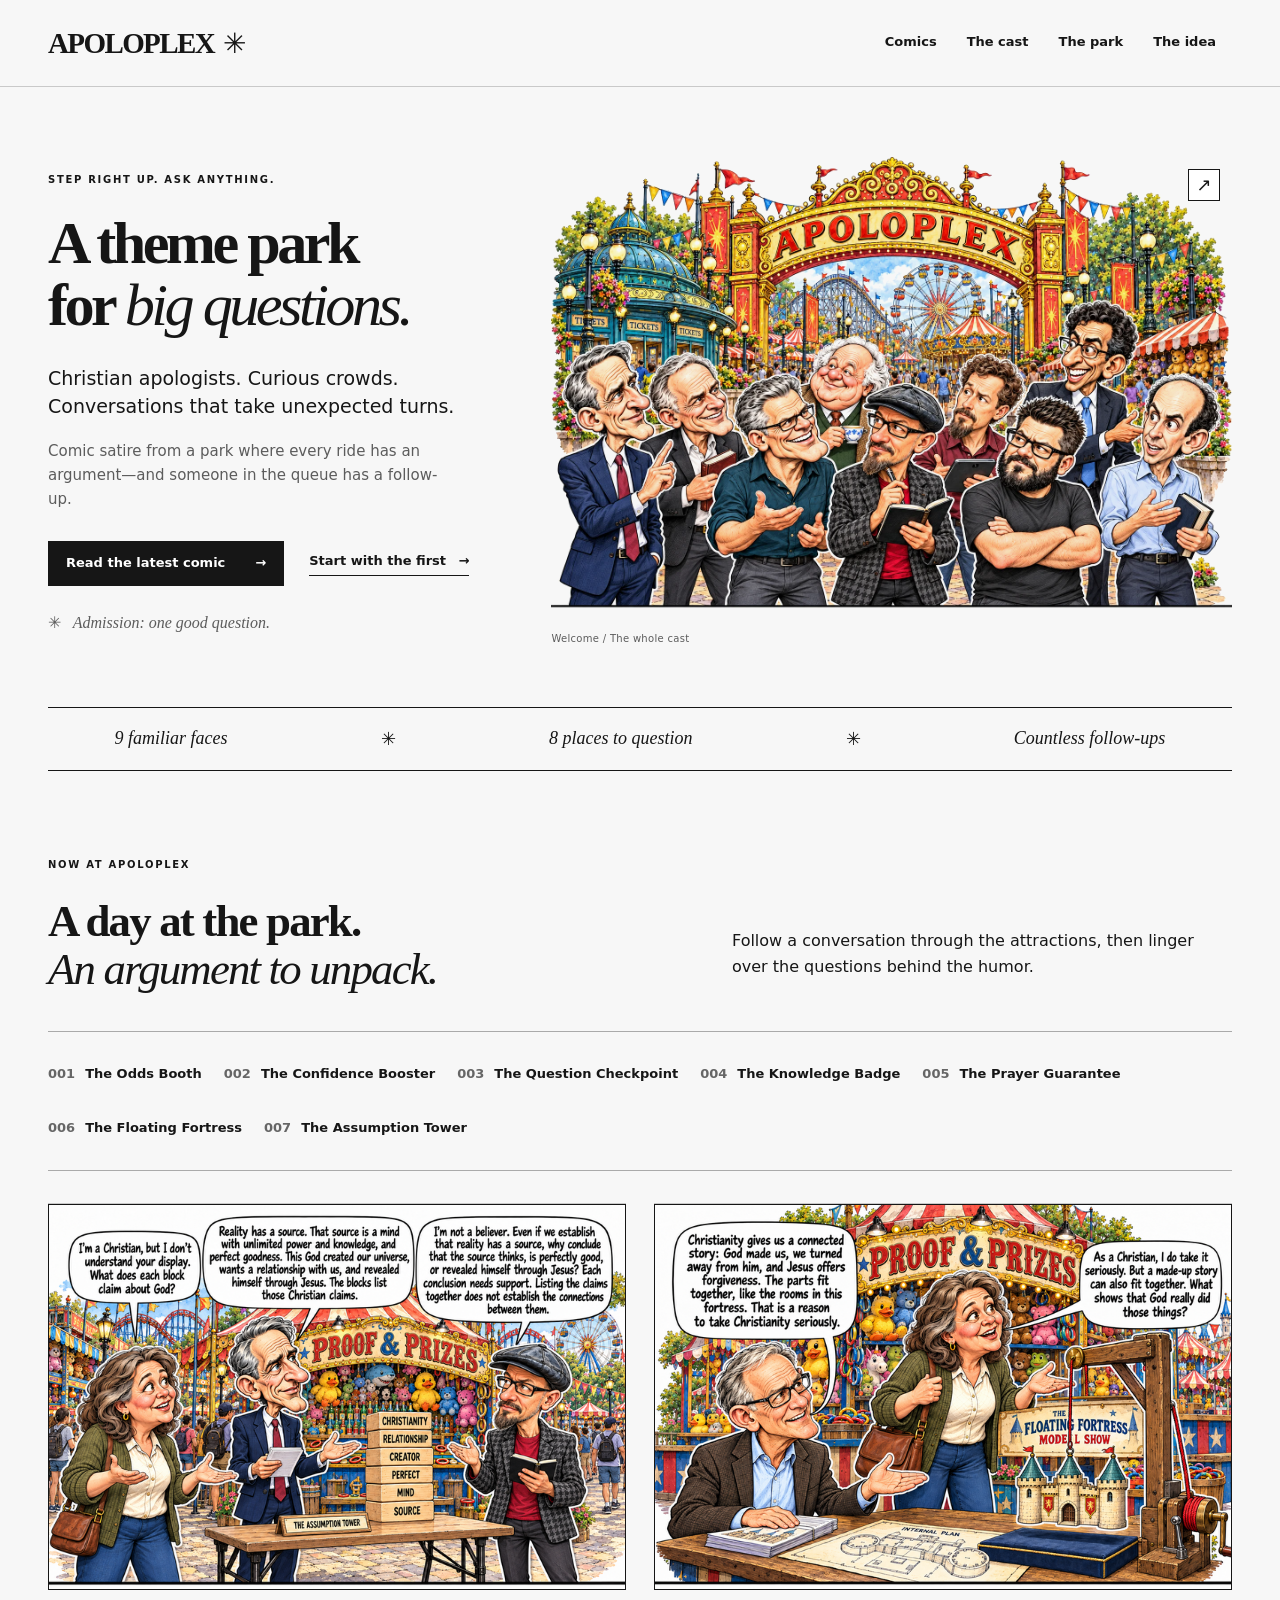
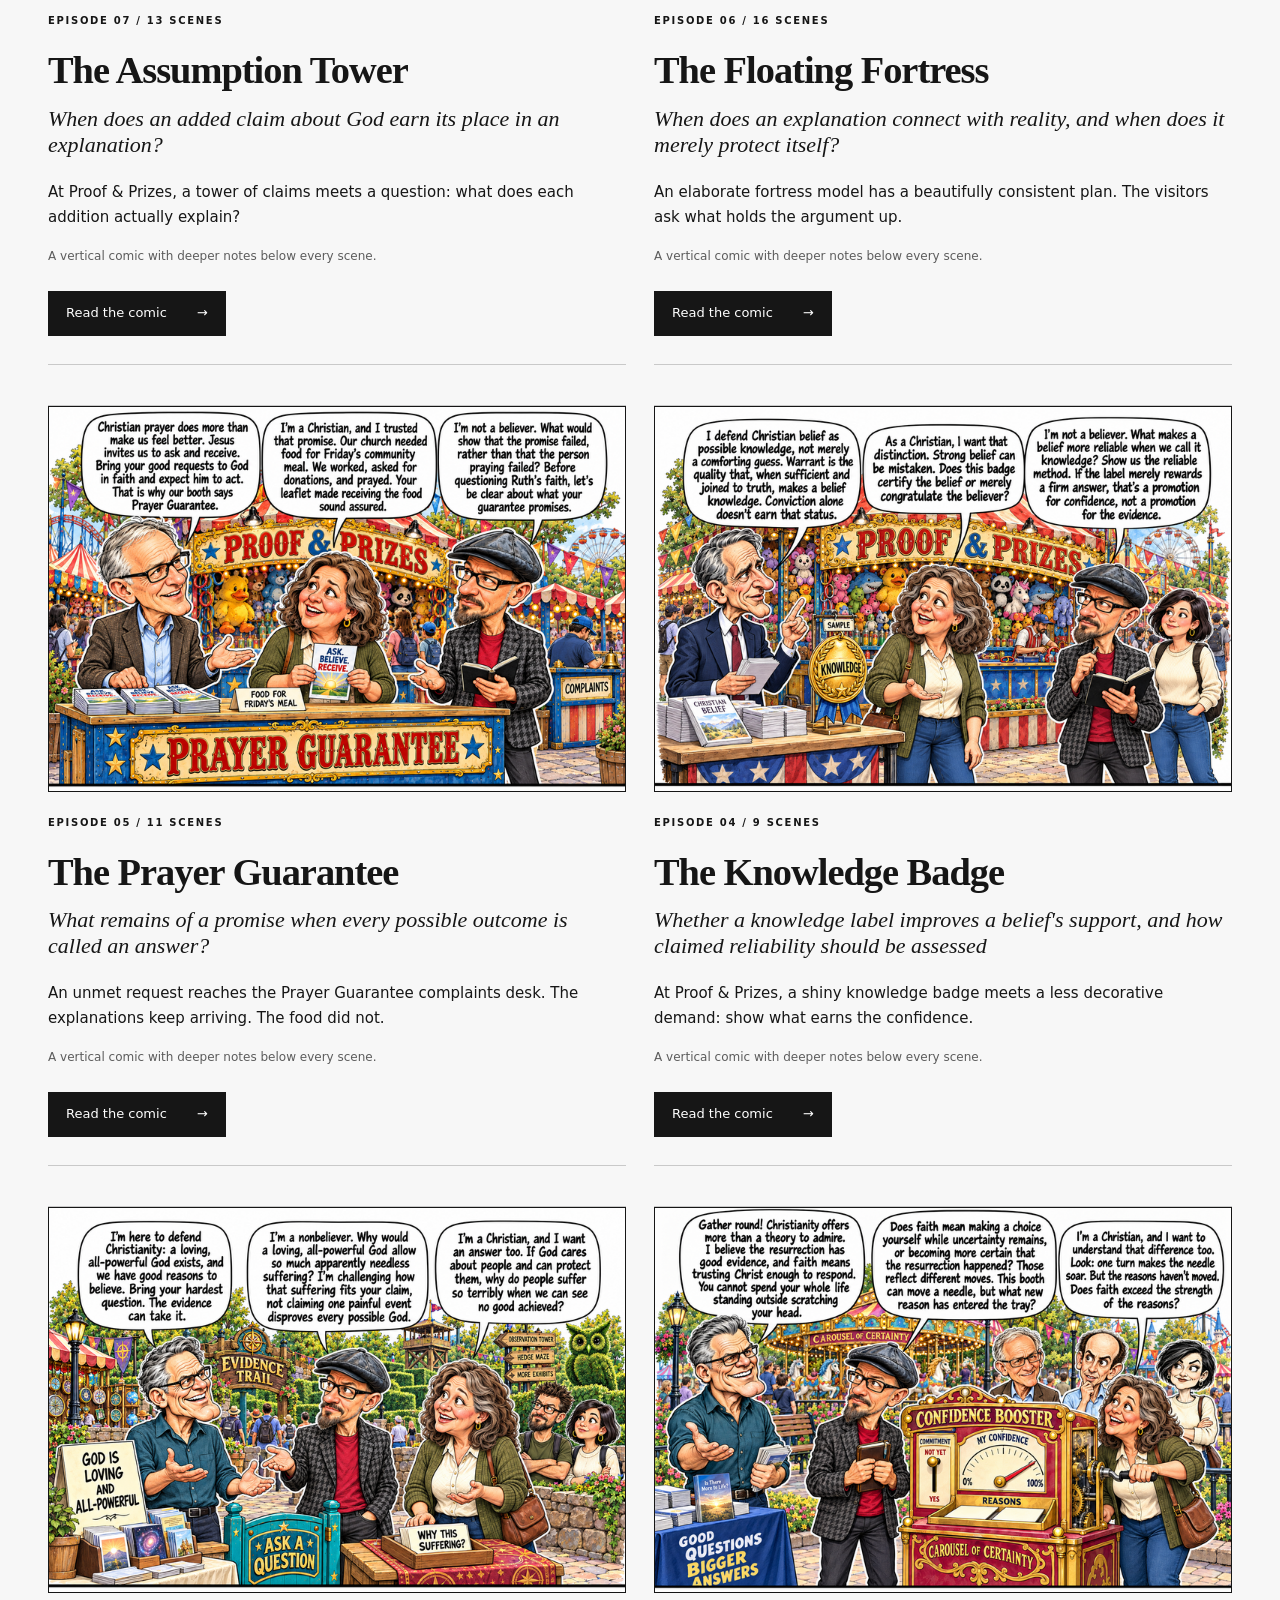
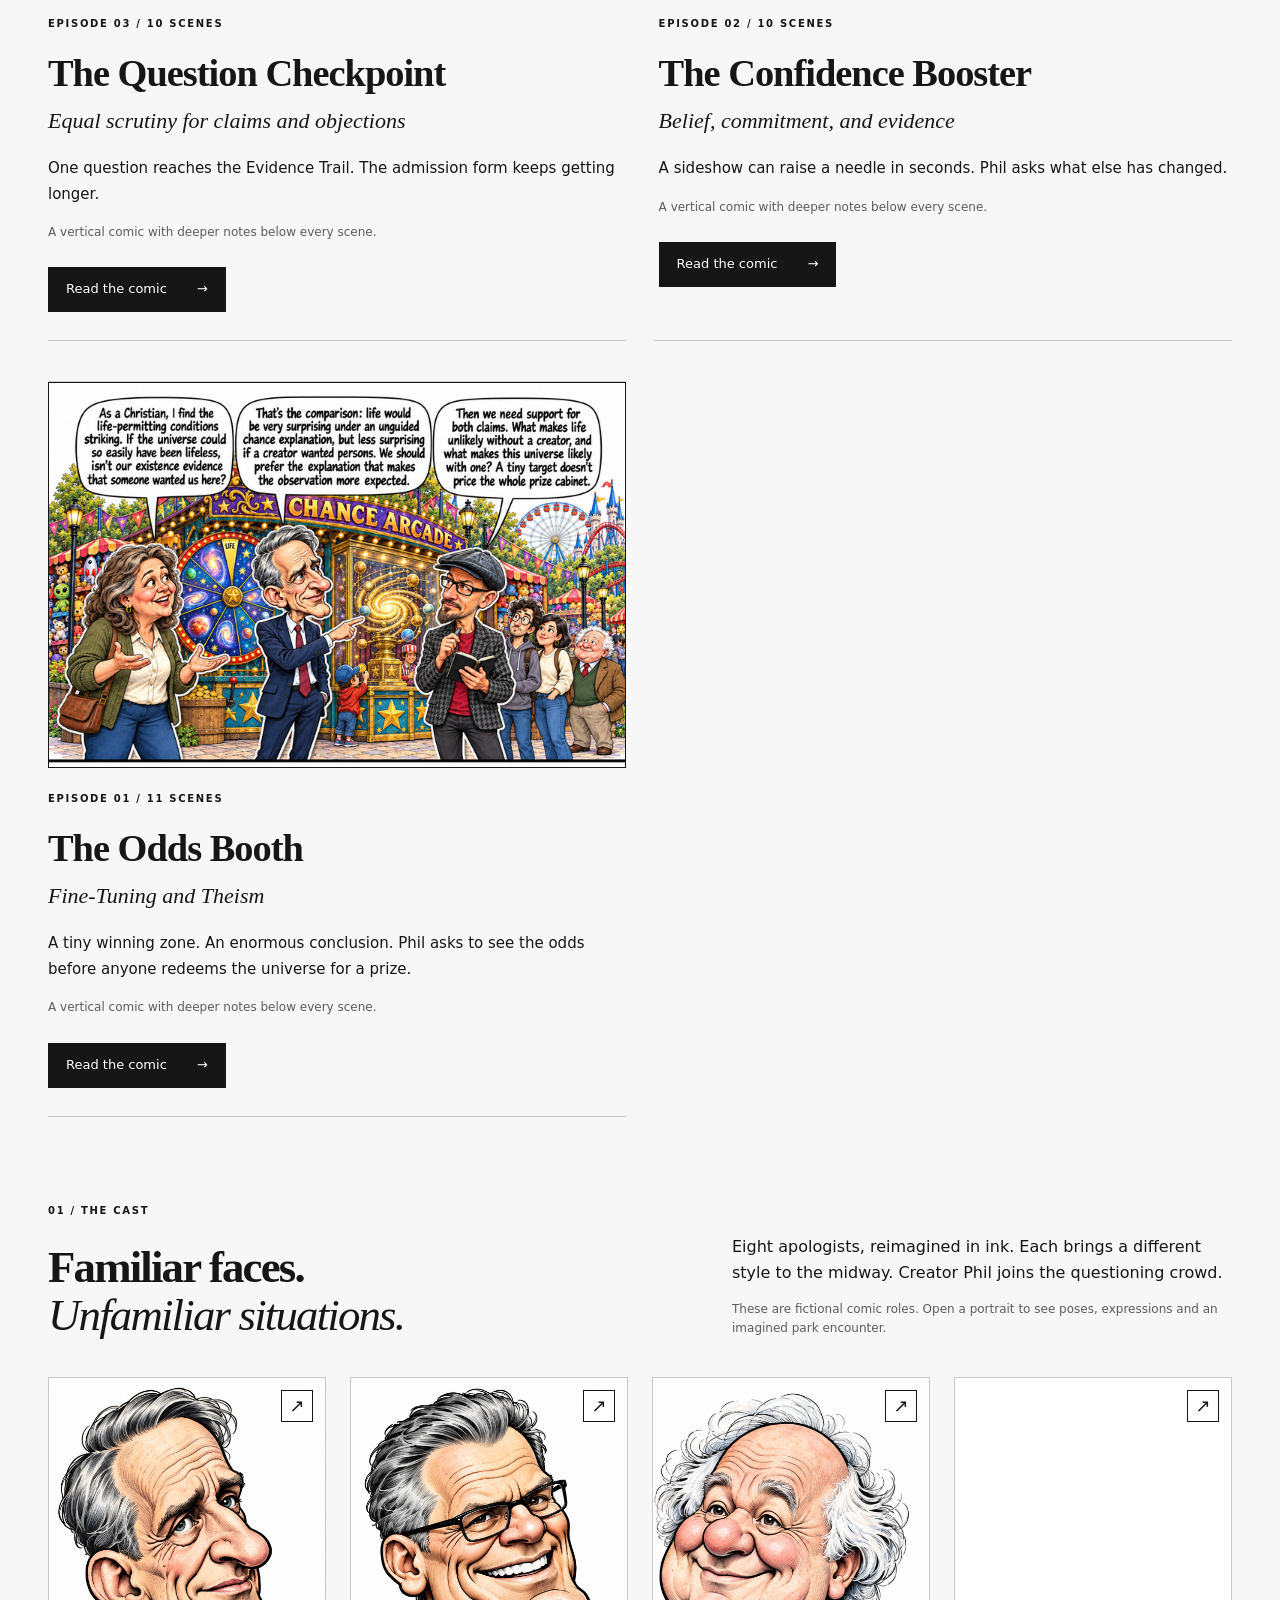
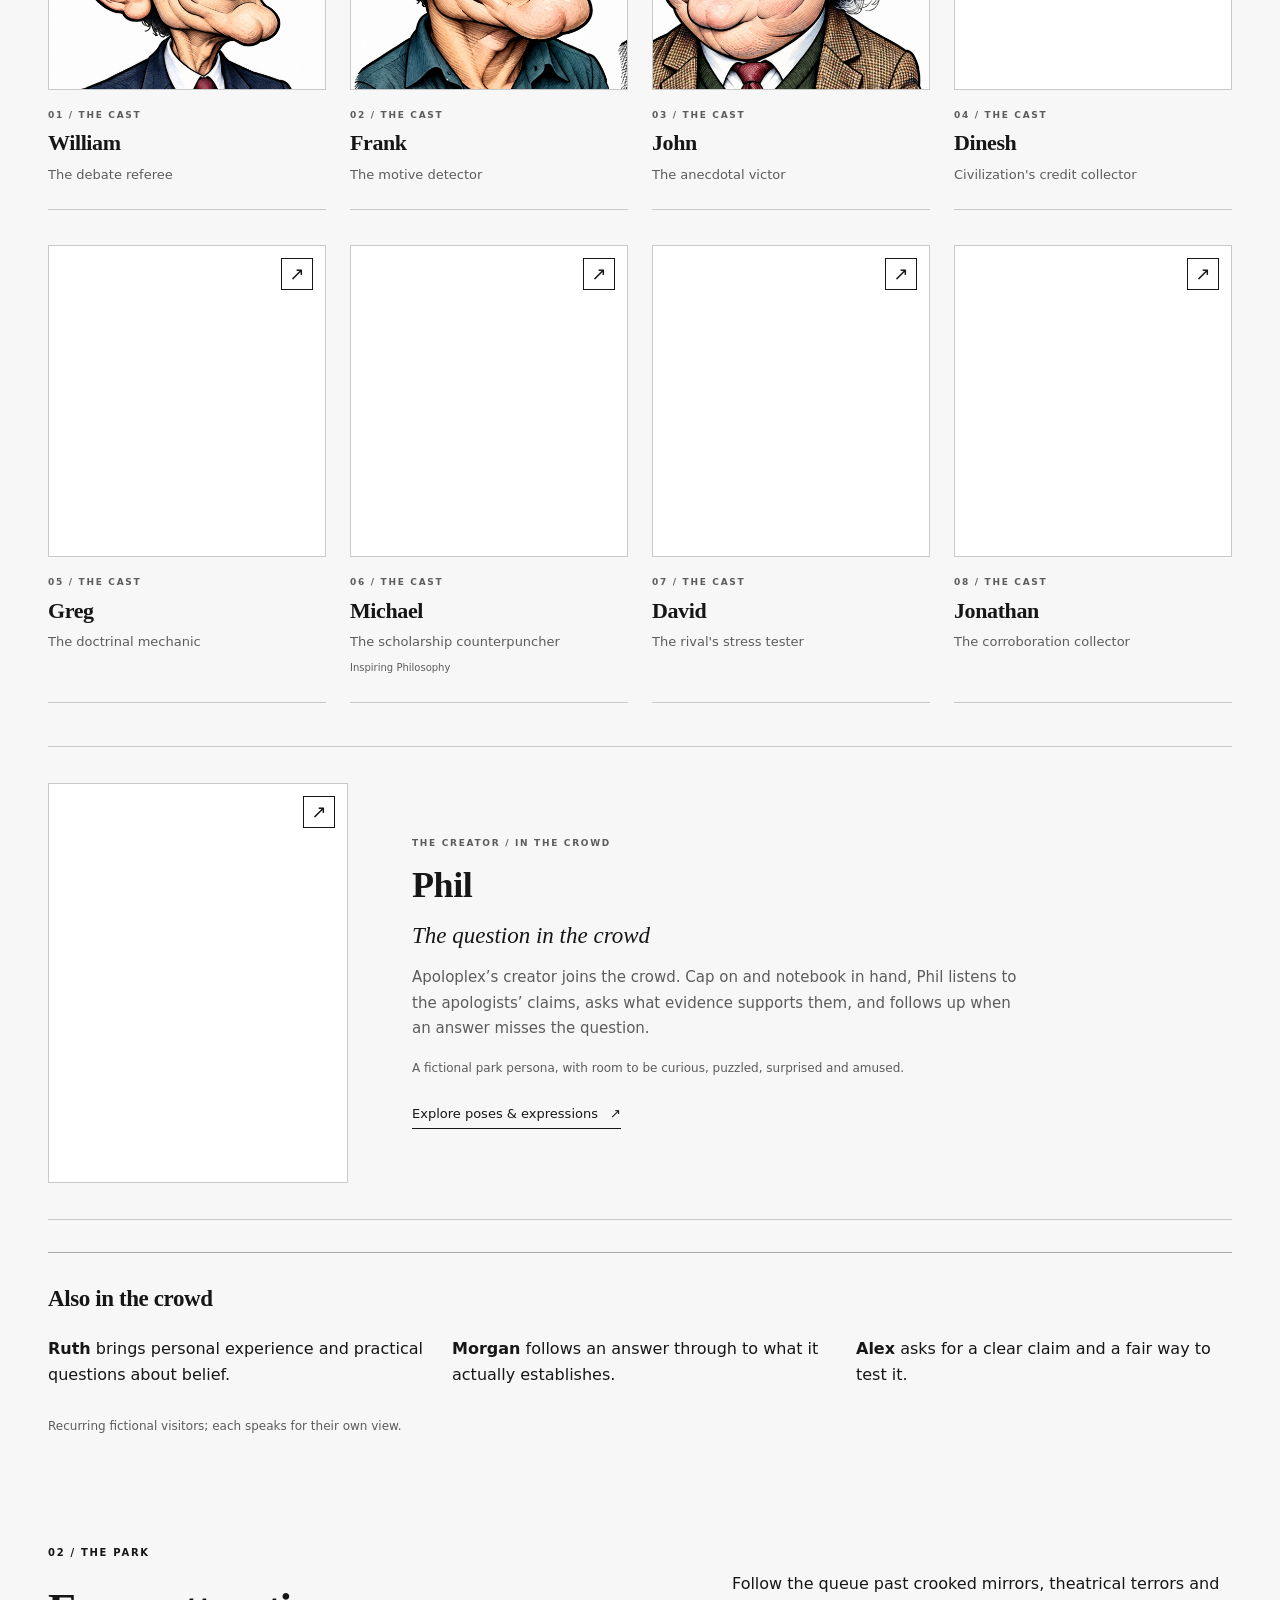
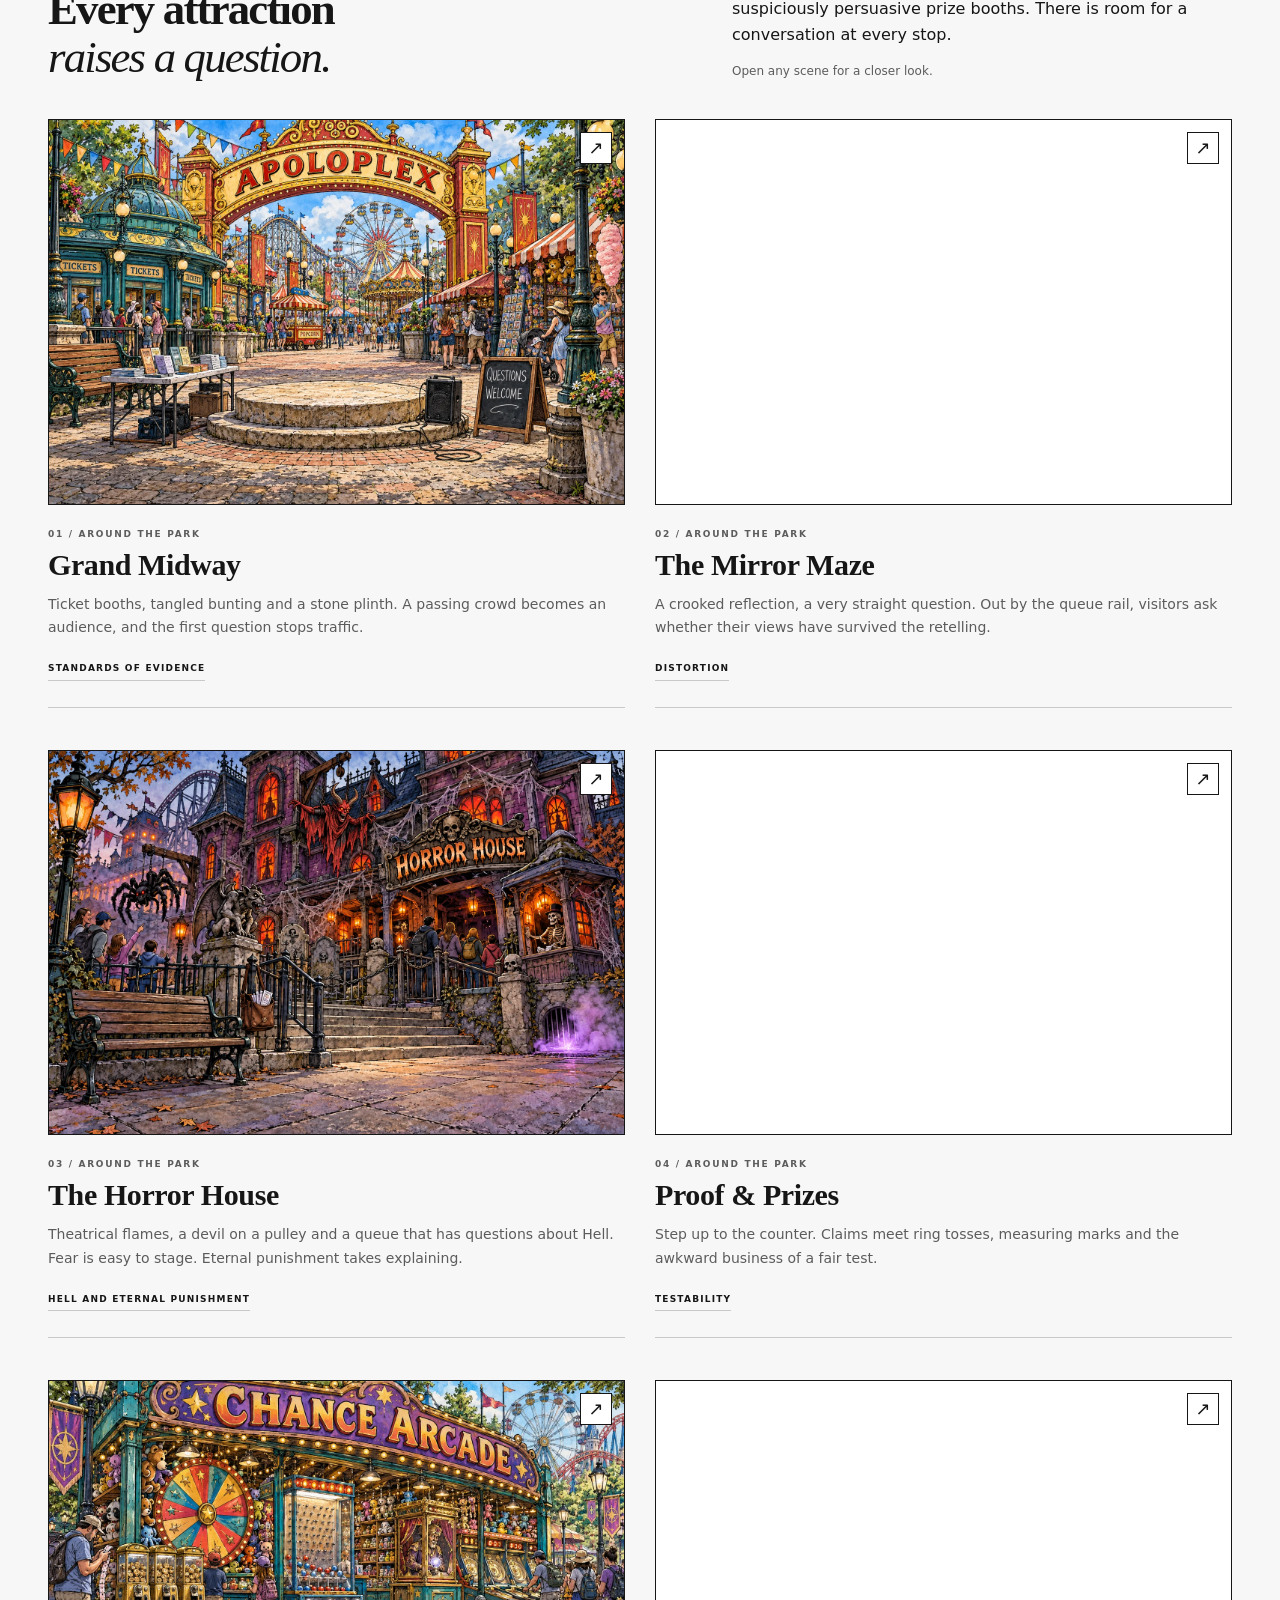
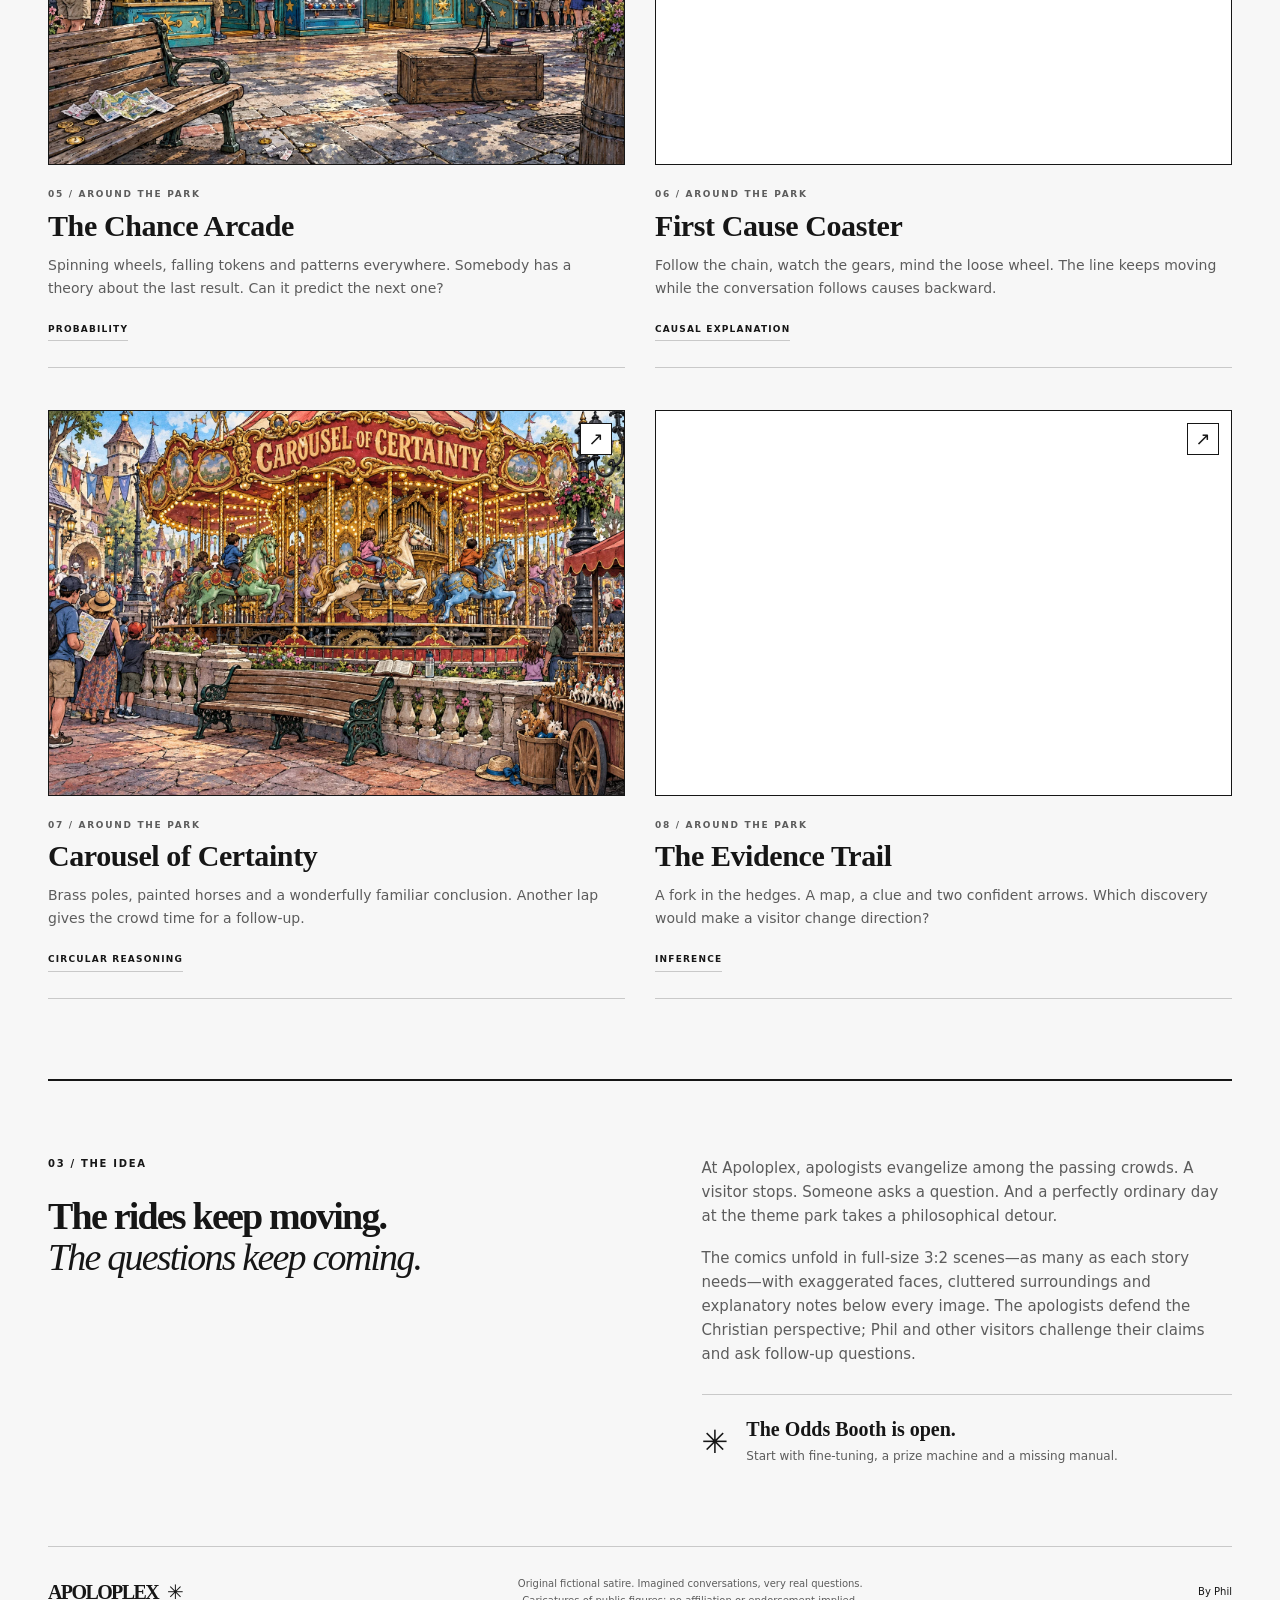
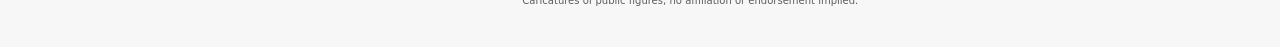
==== commit b41fe8d2: "Complete and audit The Assumption Tower with thirteen scenes" ====
--- a/index.html
+++ b/index.html
@@ -22,7 +22,7 @@
 <h1 id="welcome-title">A theme park<br>for <em>big questions.</em></h1>
 <p class="description">Christian apologists. Curious crowds. Conversations that take unexpected turns.</p>
 <p class="secondary">Comic satire from a park where every ride has an argument—and someone in the queue has a follow-up.</p>
-<div class="hero-links"><a class="primary-link" href="/comics/the-floating-fortress/">Read the latest comic <span aria-hidden="true">→</span></a><a class="text-link" href="/comics/the-odds-booth/">Start with the first <span aria-hidden="true">→</span></a></div>
+<div class="hero-links"><a class="primary-link" href="/comics/the-assumption-tower/">Read the latest comic <span aria-hidden="true">→</span></a><a class="text-link" href="/comics/the-odds-booth/">Start with the first <span aria-hidden="true">→</span></a></div>
 <div class="admission"><span aria-hidden="true">✳</span> Admission: one good question.</div>
 </div>
 <figure class="park-preview"><a class="gallery-link hero-art" href="assets/hero/apoloplex-gate-nine-watercolor.webp?v=b0d9f8a4c5a6" data-gallery="apoloplex-cast" aria-label="View all nine characters at the Apoloplex gate">
@@ -31,7 +31,8 @@
 <figcaption><span>Welcome / The whole cast</span></figcaption></figure>
 </section>
 <div class="park-strip" aria-hidden="true"><span>9 familiar faces</span><span>✳</span><span>8 places to question</span><span>✳</span><span>Countless follow-ups</span></div>
-<section class="gallery-section comic-section" id="comics" aria-labelledby="comics-title"><div class="section-heading"><div><p class="eyebrow">Now at Apoloplex</p><h2 id="comics-title">A day at the park.<br><em>An argument to unpack.</em></h2></div><div class="section-intro"><p>Follow a conversation through the attractions, then linger over the questions behind the humor.</p></div></div><nav class="comic-index" aria-label="Comic index"><a href="/comics/the-odds-booth/"><span>001</span> The Odds Booth</a><a href="/comics/the-confidence-booster/"><span>002</span> The Confidence Booster</a><a href="/comics/the-question-checkpoint/"><span>003</span> The Question Checkpoint</a><a href="/comics/the-knowledge-badge/"><span>004</span> The Knowledge Badge</a><a href="/comics/the-prayer-guarantee/"><span>005</span> The Prayer Guarantee</a><a href="/comics/the-floating-fortress/"><span>006</span> The Floating Fortress</a></nav><div class="episode-grid"><article class="episode-card"><a class="episode-cover" href="/comics/the-floating-fortress/" aria-label="Read The Floating Fortress"><img src="/assets/comics/the-floating-fortress/001-watercolor-768w.webp?v=11b580501528" srcset="/assets/comics/the-floating-fortress/001-watercolor-768w.webp?v=11b580501528 768w, /assets/comics/the-floating-fortress/001-watercolor-1152w.webp?v=c8b76bf12dbd 1152w, /assets/comics/the-floating-fortress/001-watercolor.webp 1536w" sizes="(max-width: 800px) calc(100vw - 32px), (max-width: 1200px) 46vw, 720px" width="1536" height="1024" loading="lazy" alt="Greg sits at the left of the booth, one palm open above an open floor plan and his other hand on leaflets. Ruth stands behind him holding her bag strap and opening her other hand toward a three-tower model. A red cord suspends the model above a blue pad, passing over a pulley toward the crank on the right. Bright prizes fill the booth behind them."></a><div class="episode-card-copy"><p class="eyebrow">Episode 06 / 16 scenes</p><h3>The Floating Fortress</h3><p class="episode-topic">When does an explanation connect with reality, and when does it merely protect itself?</p><p>An elaborate fortress model has a beautifully consistent plan. The visitors ask what holds the argument up.</p><p class="small">A vertical comic with deeper notes below every scene.</p><a class="primary-link" href="/comics/the-floating-fortress/">Read the comic <span aria-hidden="true">→</span></a></div></article>
+<section class="gallery-section comic-section" id="comics" aria-labelledby="comics-title"><div class="section-heading"><div><p class="eyebrow">Now at Apoloplex</p><h2 id="comics-title">A day at the park.<br><em>An argument to unpack.</em></h2></div><div class="section-intro"><p>Follow a conversation through the attractions, then linger over the questions behind the humor.</p></div></div><nav class="comic-index" aria-label="Comic index"><a href="/comics/the-odds-booth/"><span>001</span> The Odds Booth</a><a href="/comics/the-confidence-booster/"><span>002</span> The Confidence Booster</a><a href="/comics/the-question-checkpoint/"><span>003</span> The Question Checkpoint</a><a href="/comics/the-knowledge-badge/"><span>004</span> The Knowledge Badge</a><a href="/comics/the-prayer-guarantee/"><span>005</span> The Prayer Guarantee</a><a href="/comics/the-floating-fortress/"><span>006</span> The Floating Fortress</a><a href="/comics/the-assumption-tower/"><span>007</span> The Assumption Tower</a></nav><div class="episode-grid"><article class="episode-card"><a class="episode-cover" href="/comics/the-assumption-tower/" aria-label="Read The Assumption Tower"><img src="/assets/comics/the-assumption-tower/001-watercolor-768w.webp?v=15b0790b3707" srcset="/assets/comics/the-assumption-tower/001-watercolor-768w.webp?v=15b0790b3707 768w, /assets/comics/the-assumption-tower/001-watercolor-1152w.webp?v=544db92c7dcf 1152w, /assets/comics/the-assumption-tower/001-watercolor.webp 1536w" sizes="(max-width: 800px) calc(100vw - 32px), (max-width: 1200px) 46vw, 720px" width="1536" height="1024" loading="lazy" alt="Ruth at left asks about the display with open palms. William holds notes and gestures toward six labeled wooden blocks; Phil at right holds an open notebook and raises an open hand. The blocks stand on a wooden folding table beside a THE ASSUMPTION TOWER placard, with the crowded Proof &amp; Prizes booth and rides behind them."></a><div class="episode-card-copy"><p class="eyebrow">Episode 07 / 13 scenes</p><h3>The Assumption Tower</h3><p class="episode-topic">When does an added claim about God earn its place in an explanation?</p><p>At Proof &amp; Prizes, a tower of claims meets a question: what does each addition actually explain?</p><p class="small">A vertical comic with deeper notes below every scene.</p><a class="primary-link" href="/comics/the-assumption-tower/">Read the comic <span aria-hidden="true">→</span></a></div></article>
+<article class="episode-card"><a class="episode-cover" href="/comics/the-floating-fortress/" aria-label="Read The Floating Fortress"><img src="/assets/comics/the-floating-fortress/001-watercolor-768w.webp?v=11b580501528" srcset="/assets/comics/the-floating-fortress/001-watercolor-768w.webp?v=11b580501528 768w, /assets/comics/the-floating-fortress/001-watercolor-1152w.webp?v=c8b76bf12dbd 1152w, /assets/comics/the-floating-fortress/001-watercolor.webp 1536w" sizes="(max-width: 800px) calc(100vw - 32px), (max-width: 1200px) 46vw, 720px" width="1536" height="1024" loading="lazy" alt="Greg sits at the left of the booth, one palm open above an open floor plan and his other hand on leaflets. Ruth stands behind him holding her bag strap and opening her other hand toward a three-tower model. A red cord suspends the model above a blue pad, passing over a pulley toward the crank on the right. Bright prizes fill the booth behind them."></a><div class="episode-card-copy"><p class="eyebrow">Episode 06 / 16 scenes</p><h3>The Floating Fortress</h3><p class="episode-topic">When does an explanation connect with reality, and when does it merely protect itself?</p><p>An elaborate fortress model has a beautifully consistent plan. The visitors ask what holds the argument up.</p><p class="small">A vertical comic with deeper notes below every scene.</p><a class="primary-link" href="/comics/the-floating-fortress/">Read the comic <span aria-hidden="true">→</span></a></div></article>
 <article class="episode-card"><a class="episode-cover" href="/comics/the-prayer-guarantee/" aria-label="Read The Prayer Guarantee"><img src="/assets/comics/the-prayer-guarantee/001-watercolor-768w.webp?v=3650fd55b46b" srcset="/assets/comics/the-prayer-guarantee/001-watercolor-768w.webp?v=3650fd55b46b 768w, /assets/comics/the-prayer-guarantee/001-watercolor-1152w.webp?v=5360fff04185 1152w, /assets/comics/the-prayer-guarantee/001-watercolor.webp 1536w" sizes="(max-width: 800px) calc(100vw - 32px), (max-width: 1200px) 46vw, 720px" width="1536" height="1024" loading="lazy" alt="Greg opens one hand beside stacks of Ask. Believe. Receive. leaflets at Proof &amp; Prizes. Ruth holds one leaflet, while Phil holds an open notebook and gestures toward the conversation. A Food for Friday’s Meal card stands above a large Prayer Guarantee placard, with a small complaints desk at the right."></a><div class="episode-card-copy"><p class="eyebrow">Episode 05 / 11 scenes</p><h3>The Prayer Guarantee</h3><p class="episode-topic">What remains of a promise when every possible outcome is called an answer?</p><p>An unmet request reaches the Prayer Guarantee complaints desk. The explanations keep arriving. The food did not.</p><p class="small">A vertical comic with deeper notes below every scene.</p><a class="primary-link" href="/comics/the-prayer-guarantee/">Read the comic <span aria-hidden="true">→</span></a></div></article>
 <article class="episode-card"><a class="episode-cover" href="/comics/the-knowledge-badge/" aria-label="Read The Knowledge Badge"><img src="/assets/comics/the-knowledge-badge/v1/001-watercolor-768w.webp?v=a2074c1b5cdf" srcset="/assets/comics/the-knowledge-badge/v1/001-watercolor-768w.webp?v=a2074c1b5cdf 768w, /assets/comics/the-knowledge-badge/v1/001-watercolor-1152w.webp?v=92b59218e0ae 1152w, /assets/comics/the-knowledge-badge/v1/001-watercolor.webp 1536w" sizes="(max-width: 800px) calc(100vw - 32px), (max-width: 1200px) 46vw, 720px" width="1536" height="1024" loading="lazy" alt="At the crowded Proof &amp; Prizes booth, William holds notes and raises a finger beside stacks of CHRISTIAN BELIEF pamphlets. Ruth gestures with an open hand beside a gold KNOWLEDGE badge on a stand marked SAMPLE. Phil, wearing his black cap and glasses, holds an open dark notebook and pen. Morgan watches beside him. Three balloons read from William at left, through Ruth at center, to Phil at right. Plush prizes, rides and passing visitors fill the open park behind them."></a><div class="episode-card-copy"><p class="eyebrow">Episode 04 / 9 scenes</p><h3>The Knowledge Badge</h3><p class="episode-topic">Whether a knowledge label improves a belief&#x27;s support, and how claimed reliability should be assessed</p><p>At Proof &amp; Prizes, a shiny knowledge badge meets a less decorative demand: show what earns the confidence.</p><p class="small">A vertical comic with deeper notes below every scene.</p><a class="primary-link" href="/comics/the-knowledge-badge/">Read the comic <span aria-hidden="true">→</span></a></div></article>
 <article class="episode-card"><a class="episode-cover" href="/comics/the-question-checkpoint/" aria-label="Read The Question Checkpoint"><img src="/assets/comics/the-question-checkpoint/001-watercolor-768w.webp?v=ddd31ae3c33d" srcset="/assets/comics/the-question-checkpoint/001-watercolor-768w.webp?v=ddd31ae3c33d 768w, /assets/comics/the-question-checkpoint/001-watercolor-1152w.webp?v=a4c06b41e8c8 1152w, /assets/comics/the-question-checkpoint/001-watercolor.webp?v=2d90314159c7 1536w" sizes="(max-width: 800px) calc(100vw - 32px), (max-width: 1200px) 46vw, 720px" width="1536" height="1024" loading="lazy" alt="Frank stands at the Evidence Trail with open hands beside a board reading GOD IS LOVING AND ALL-POWERFUL. Phil responds from the center, and Ruth stands on the right beside a separate WHY THIS SUFFERING? question tray. An ASK A QUESTION gate stands between the booth and the visitors. David and Morgan listen behind Ruth; the hedge maze, observation tower, owl topiary and other park visitors fill the background."></a><div class="episode-card-copy"><p class="eyebrow">Episode 03 / 10 scenes</p><h3>The Question Checkpoint</h3><p class="episode-topic">Equal scrutiny for claims and objections</p><p>One question reaches the Evidence Trail. The admission form keeps getting longer.</p><p class="small">A vertical comic with deeper notes below every scene.</p><a class="primary-link" href="/comics/the-question-checkpoint/">Read the comic <span aria-hidden="true">→</span></a></div></article>
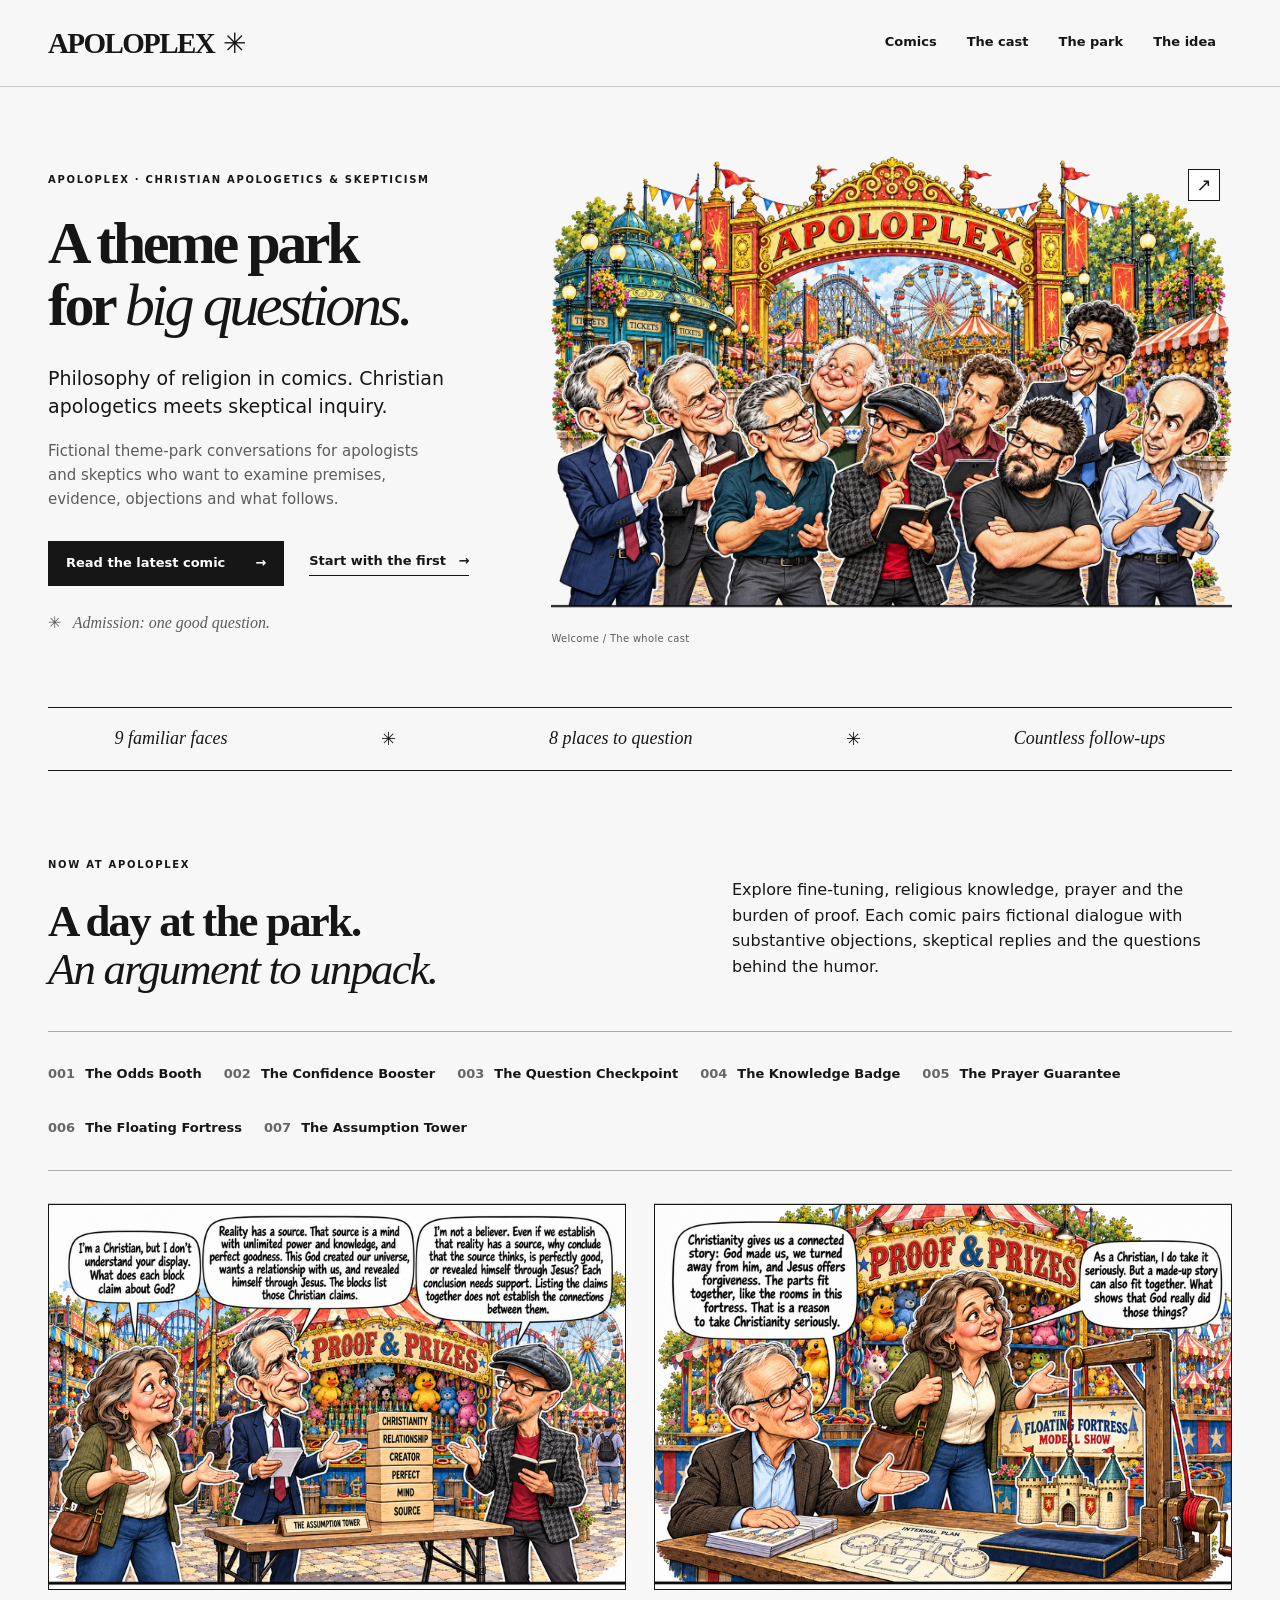
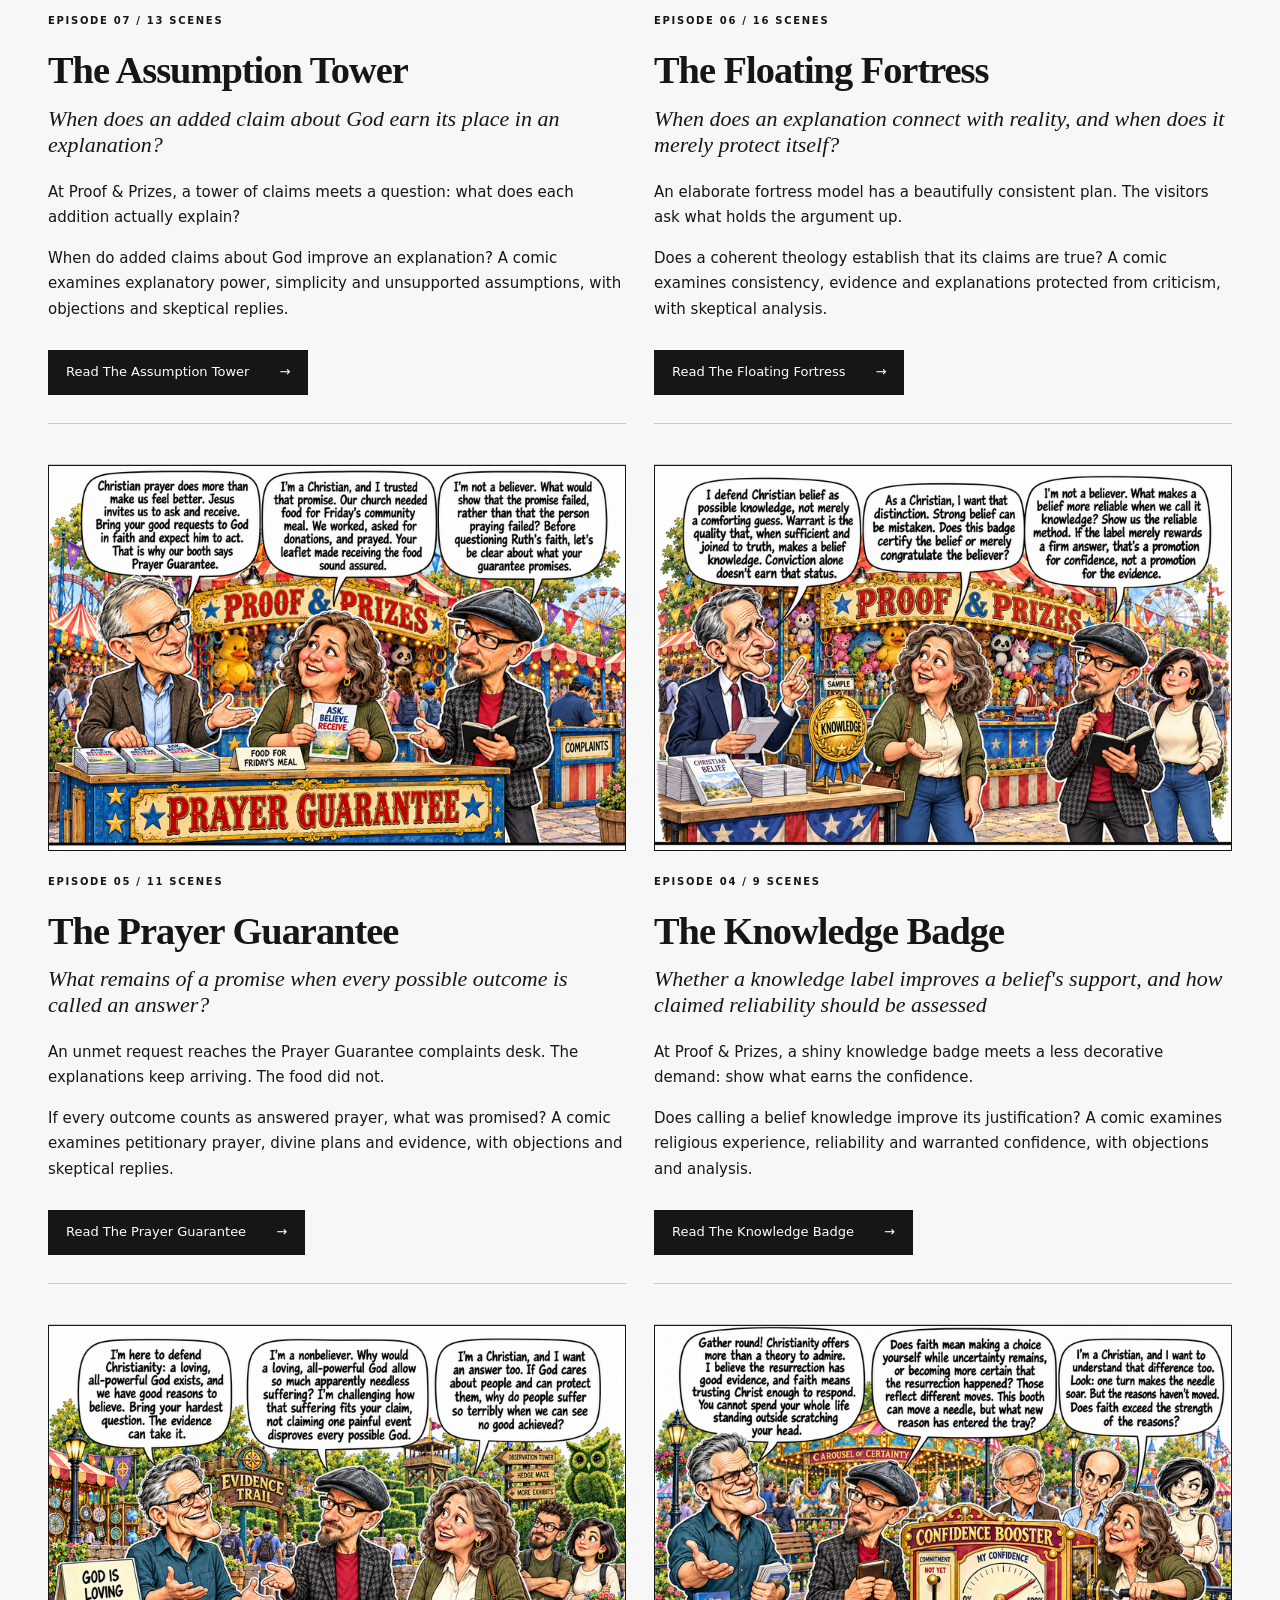
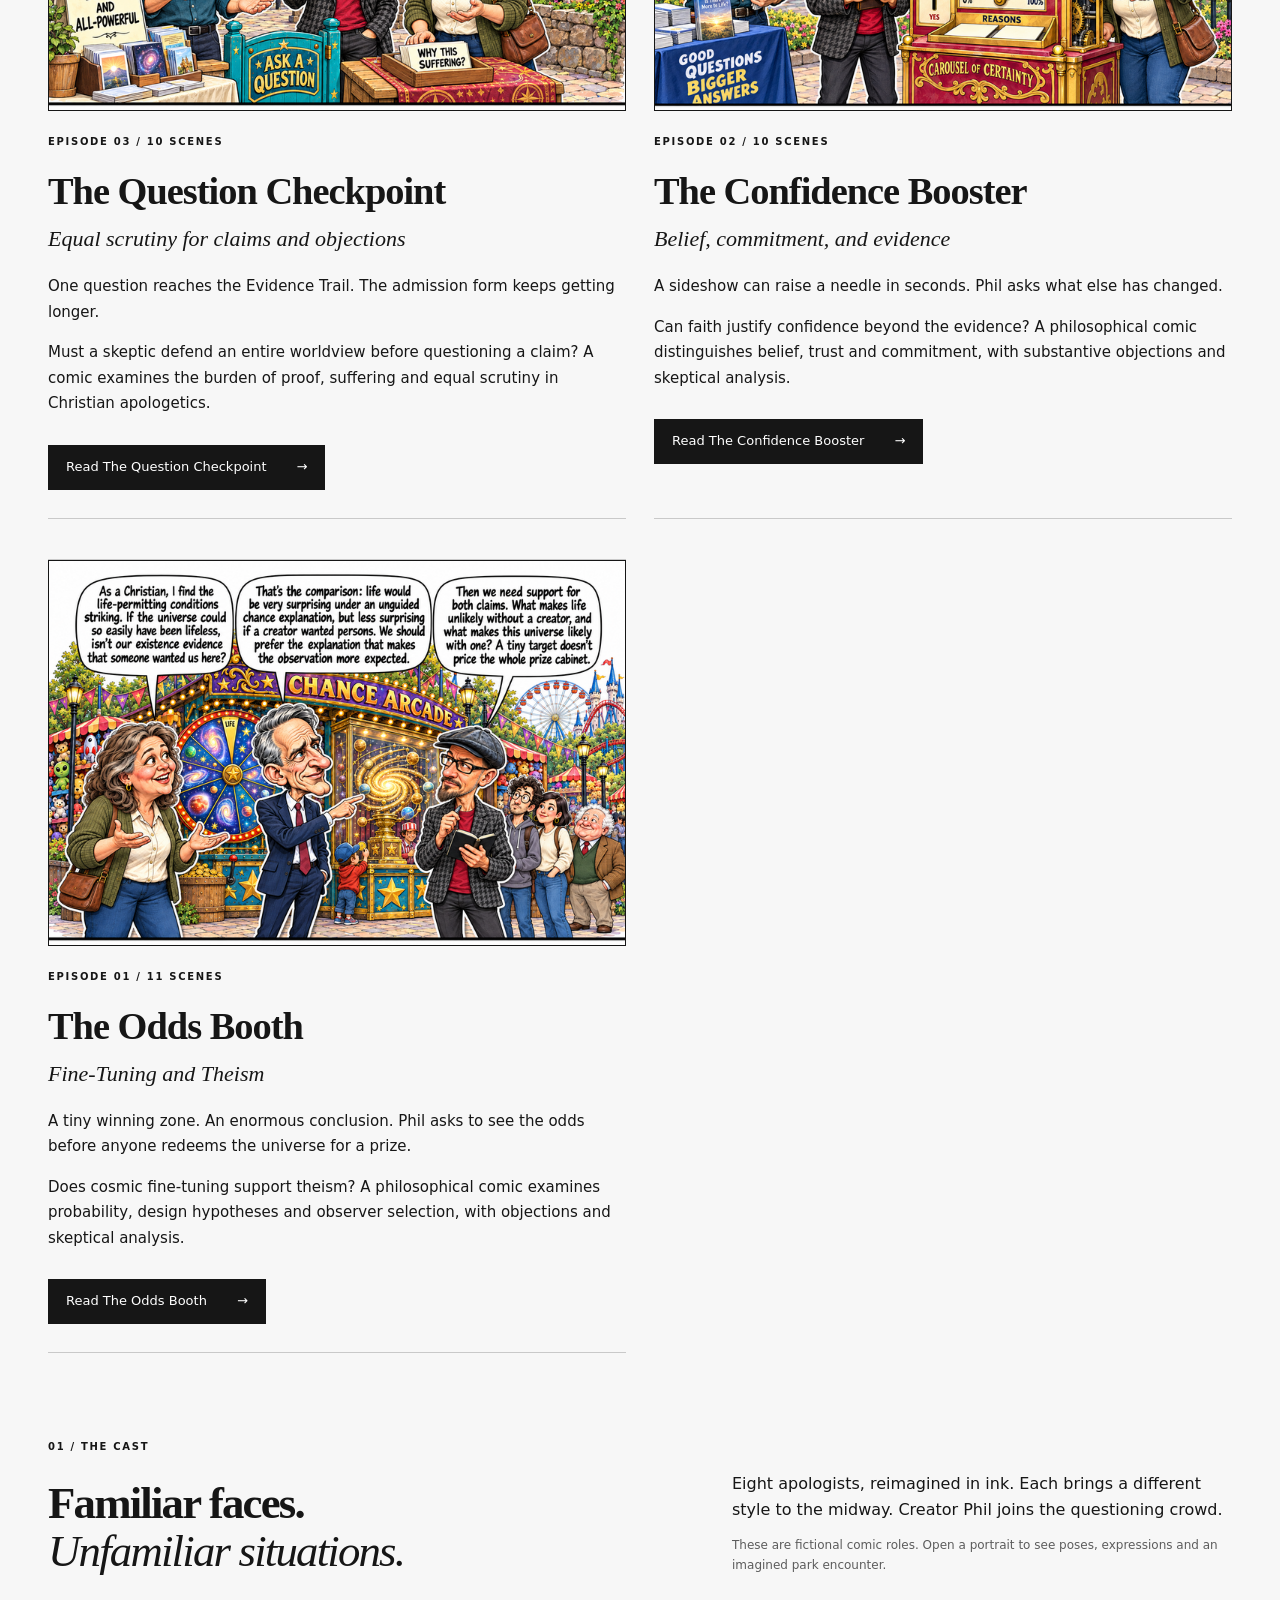
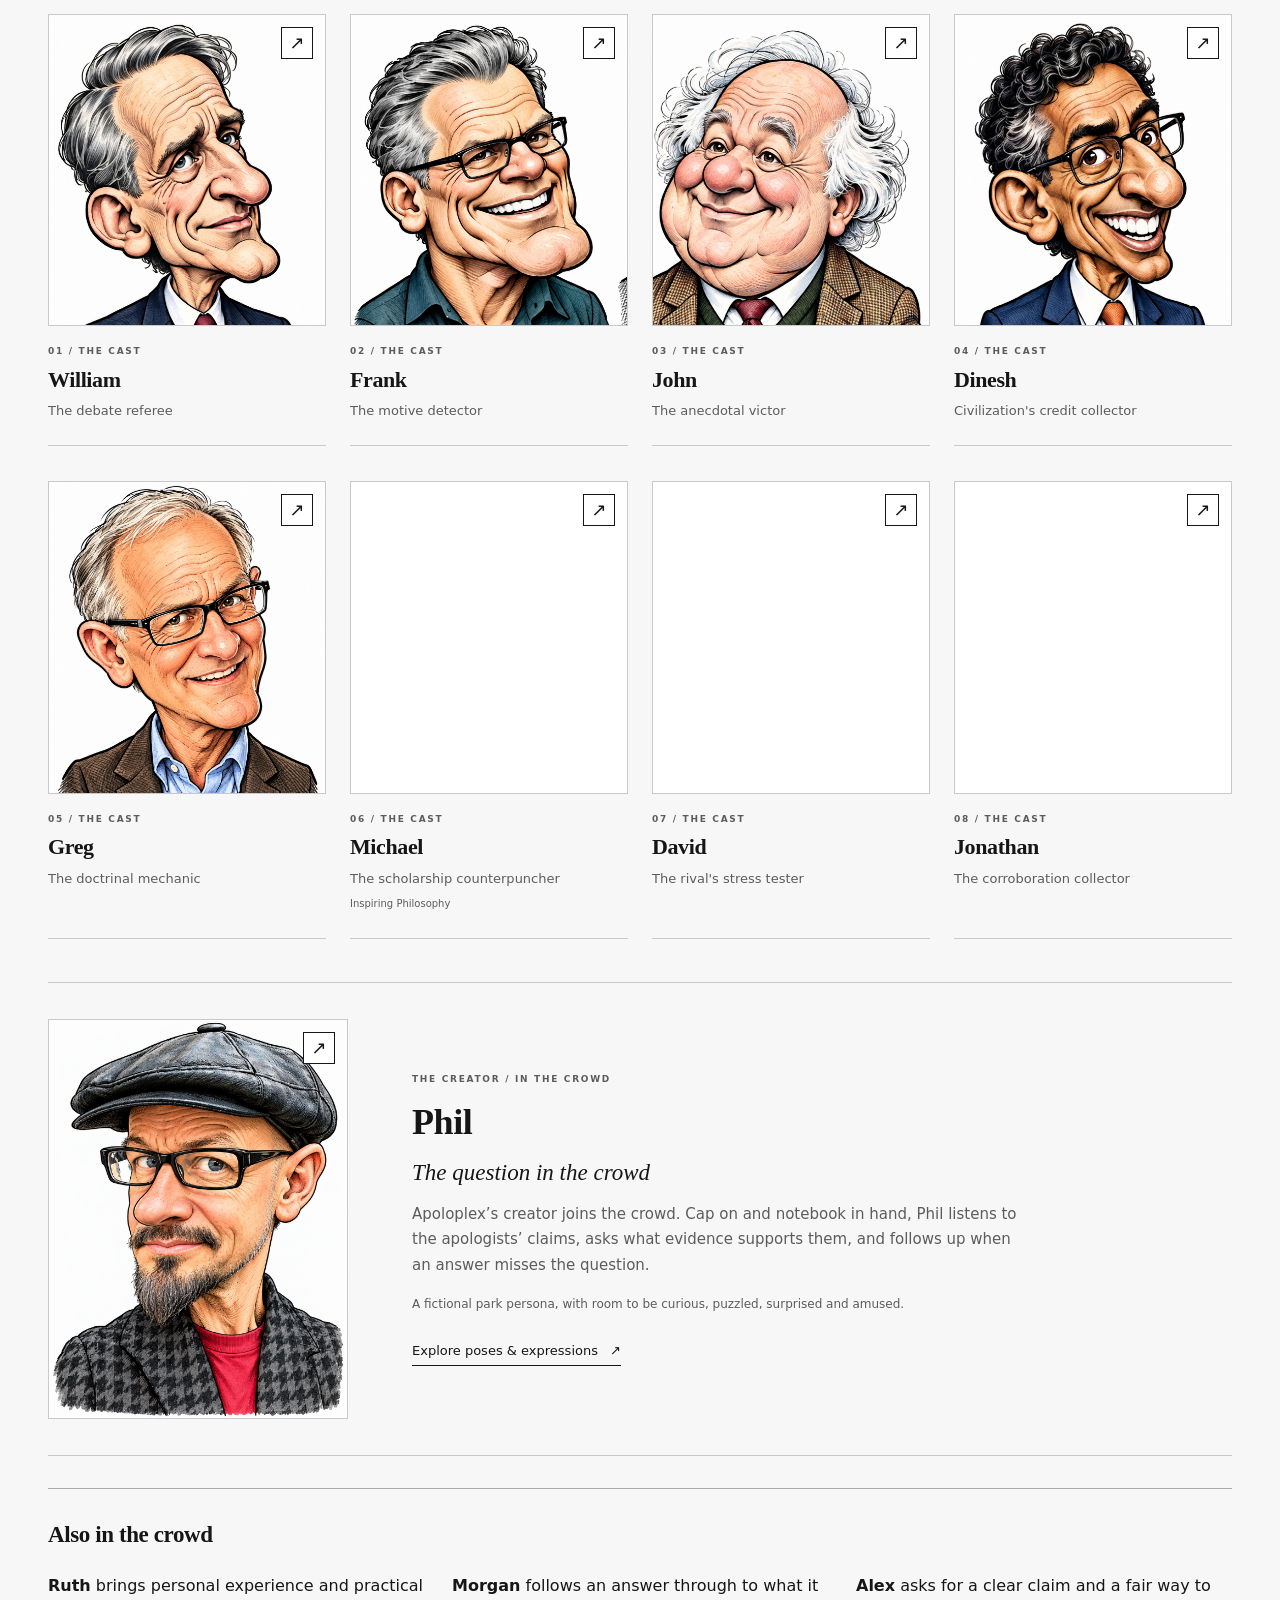
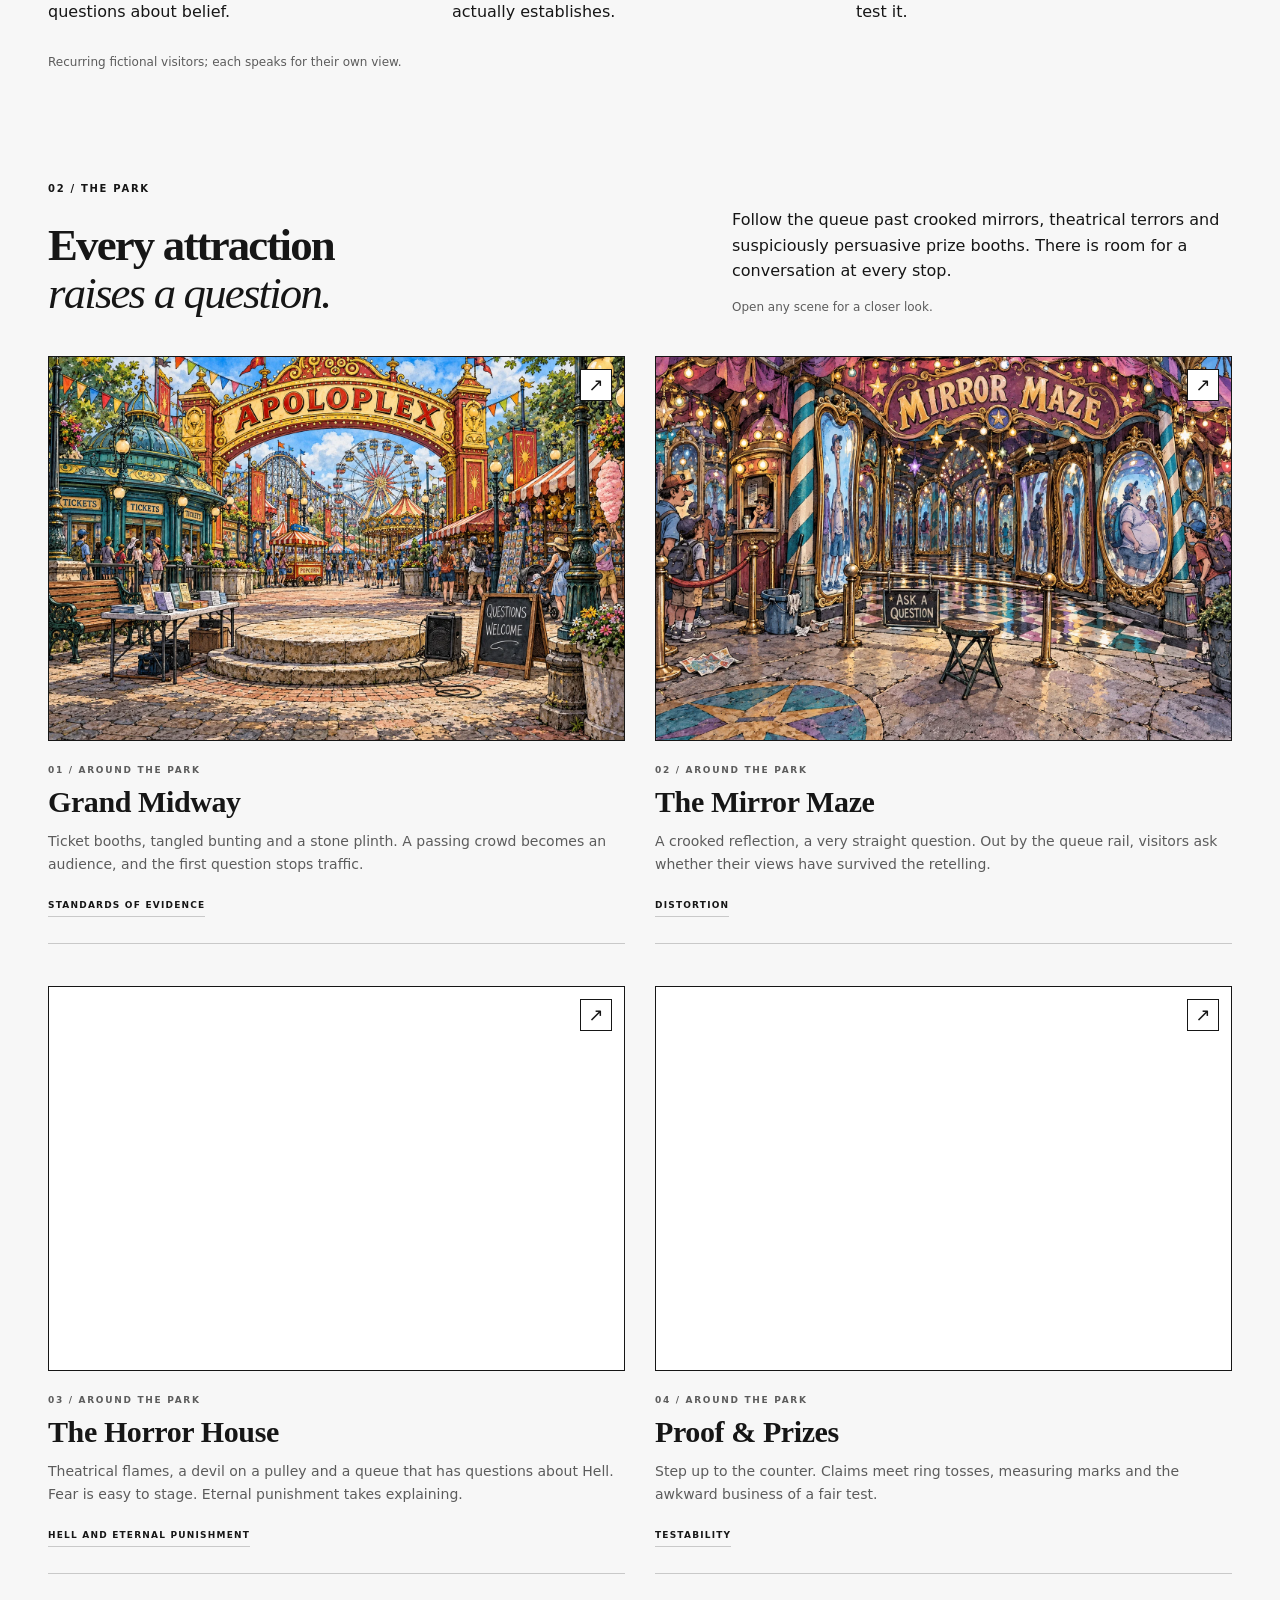
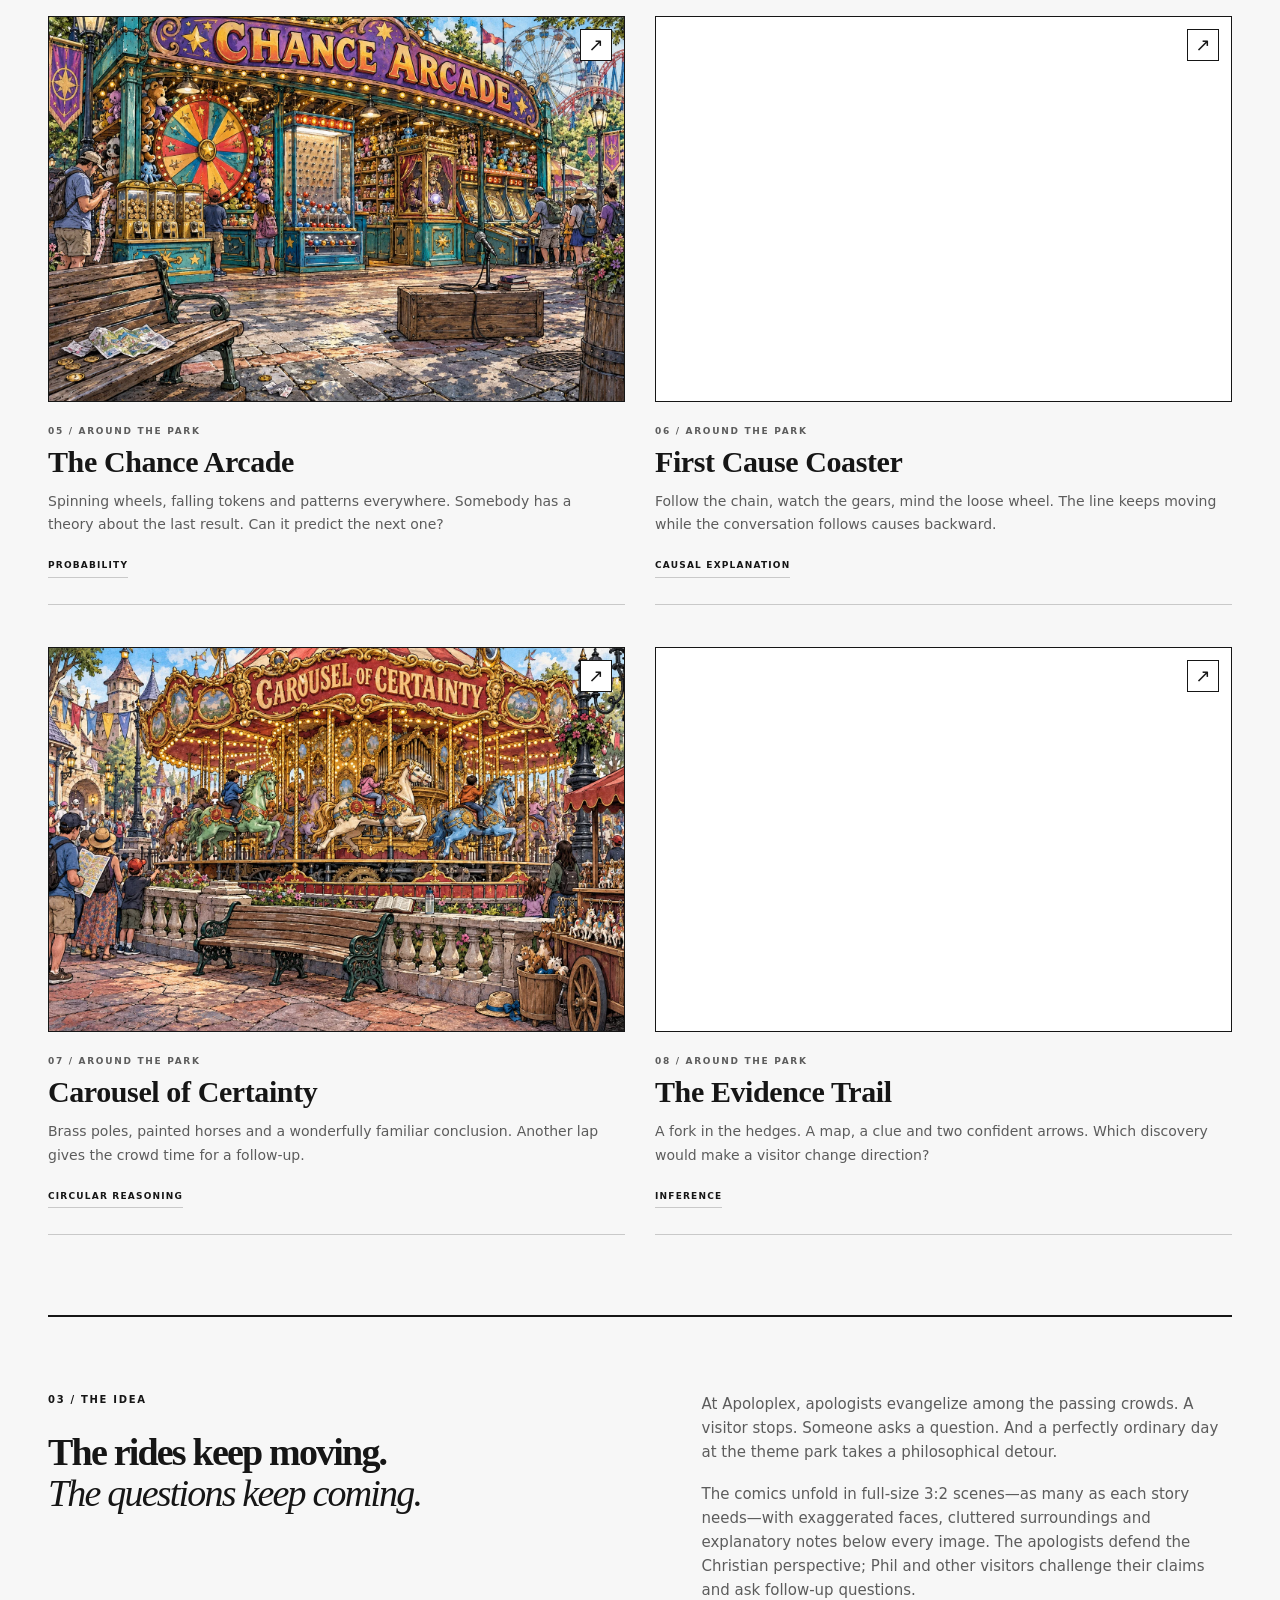
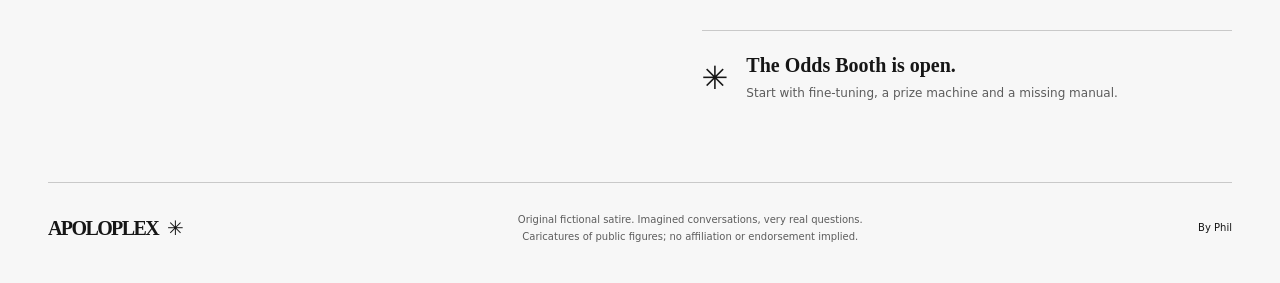
==== commit 56482656: "Strengthen search visibility for apologetics and skeptical readers" ====
--- a/index.html
+++ b/index.html
@@ -2,13 +2,33 @@
 <html lang="en"><head>
 <meta charset="utf-8"><meta name="viewport" content="width=device-width, initial-scale=1">
 <meta name="theme-color" content="#161616">
-<title>Apoloplex — The cast, the park, the questions</title>
-<meta name="description" content="Read illustrated philosophical satire at Apoloplex. Eight apologists, Phil, a theme park full of questions, and explanatory notes below every comic scene.">
+
+<link rel="icon" href="favicon.svg" type="image/svg+xml"><link rel="stylesheet" href="style.css?v=audit2"><script src="site.js?v=audit2" defer></script>
+<!-- Search metadata -->
+<title>Apoloplex | Christian Apologetics &amp; Skeptical Comics</title>
+<meta name="description" content="Philosophical comics testing Christian apologetics through skeptical dialogue, substantive objections and detailed analysis of faith, evidence and belief.">
 <link rel="canonical" href="https://apoloplex.com/">
-<meta property="og:type" content="website"><meta property="og:title" content="Apoloplex — A theme park for big questions">
-<meta property="og:description" content="Meet the cast. Explore the park. Bring one good question."><meta property="og:url" content="https://apoloplex.com/">
-<meta property="og:image" content="https://apoloplex.com/assets/hero/apoloplex-gate-nine-watercolor.png?v=bd041682cf77"><meta property="og:image:width" content="1536"><meta property="og:image:height" content="1024"><meta property="og:image:alt" content="William, Frank, John, Dinesh, Greg, Michael, David, Jonathan and Phil gather beneath the ornate APOLOPLEX gate."><meta name="twitter:card" content="summary_large_image">
-<link rel="icon" href="favicon.svg" type="image/svg+xml"><link rel="stylesheet" href="style.css?v=audit2"><script src="site.js?v=audit2" defer></script>
+<meta name="robots" content="index, follow, max-image-preview:large">
+<meta name="author" content="Phil">
+<meta property="og:type" content="website">
+<meta property="og:site_name" content="Apoloplex">
+<meta property="og:locale" content="en_US">
+<meta property="og:title" content="Apoloplex | Christian Apologetics &amp; Skeptical Comics">
+<meta property="og:description" content="Philosophical comics testing Christian apologetics through skeptical dialogue, substantive objections and detailed analysis of faith, evidence and belief.">
+<meta property="og:url" content="https://apoloplex.com/">
+<meta property="og:image" content="https://apoloplex.com/assets/hero/apoloplex-gate-nine-watercolor.png">
+<meta property="og:image:secure_url" content="https://apoloplex.com/assets/hero/apoloplex-gate-nine-watercolor.png">
+<meta property="og:image:type" content="image/png">
+<meta property="og:image:width" content="1536">
+<meta property="og:image:height" content="1024">
+<meta property="og:image:alt" content="William, Frank, John, Dinesh, Greg, Michael, David, Jonathan and Phil gather beneath the ornate APOLOPLEX gate.">
+<meta name="twitter:card" content="summary_large_image">
+<meta name="twitter:title" content="Apoloplex | Christian Apologetics &amp; Skeptical Comics">
+<meta name="twitter:description" content="Philosophical comics testing Christian apologetics through skeptical dialogue, substantive objections and detailed analysis of faith, evidence and belief.">
+<meta name="twitter:image" content="https://apoloplex.com/assets/hero/apoloplex-gate-nine-watercolor.png">
+<meta name="twitter:image:alt" content="William, Frank, John, Dinesh, Greg, Michael, David, Jonathan and Phil gather beneath the ornate APOLOPLEX gate.">
+<script type="application/ld+json" id="search-data">{"@context":"https://schema.org","@graph":[{"@type":"WebSite","@id":"https://apoloplex.com/#website","url":"https://apoloplex.com/","name":"Apoloplex","inLanguage":"en","description":"Philosophical comics testing Christian apologetics through skeptical dialogue, substantive objections and detailed analysis of faith, evidence and belief.","creator":{"@id":"https://apoloplex.com/#creator"}},{"@type":"Person","@id":"https://apoloplex.com/#creator","name":"Phil","url":"https://apoloplex.com/#phil-stilwell"},{"@type":"ComicSeries","@id":"https://apoloplex.com/#series","name":"Apoloplex","url":"https://apoloplex.com/#comics","description":"Philosophical comics testing Christian apologetics through skeptical dialogue, substantive objections and detailed analysis of faith, evidence and belief.","inLanguage":"en","genre":["Philosophical satire","Religious satire"],"isAccessibleForFree":true,"creator":{"@id":"https://apoloplex.com/#creator"}},{"@type":"CollectionPage","@id":"https://apoloplex.com/#webpage","url":"https://apoloplex.com/","name":"Apoloplex | Christian Apologetics & Skeptical Comics","description":"Philosophical comics testing Christian apologetics through skeptical dialogue, substantive objections and detailed analysis of faith, evidence and belief.","inLanguage":"en","isPartOf":{"@id":"https://apoloplex.com/#website"},"about":[{"@type":"Thing","name":"Christian apologetics"},{"@type":"Thing","name":"Philosophy of religion"},{"@type":"Thing","name":"Skepticism"},{"@type":"Thing","name":"Faith and evidence"}],"mainEntity":{"@id":"https://apoloplex.com/#comic-list"}},{"@type":"ItemList","@id":"https://apoloplex.com/#comic-list","name":"Apoloplex comics","numberOfItems":7,"itemListElement":[{"@type":"ListItem","position":1,"name":"The Odds Booth","url":"https://apoloplex.com/comics/the-odds-booth/"},{"@type":"ListItem","position":2,"name":"The Confidence Booster","url":"https://apoloplex.com/comics/the-confidence-booster/"},{"@type":"ListItem","position":3,"name":"The Question Checkpoint","url":"https://apoloplex.com/comics/the-question-checkpoint/"},{"@type":"ListItem","position":4,"name":"The Knowledge Badge","url":"https://apoloplex.com/comics/the-knowledge-badge/"},{"@type":"ListItem","position":5,"name":"The Prayer Guarantee","url":"https://apoloplex.com/comics/the-prayer-guarantee/"},{"@type":"ListItem","position":6,"name":"The Floating Fortress","url":"https://apoloplex.com/comics/the-floating-fortress/"},{"@type":"ListItem","position":7,"name":"The Assumption Tower","url":"https://apoloplex.com/comics/the-assumption-tower/"}]}]}</script>
+<!-- /Search metadata -->
 </head><body id="top">
 <a class="skip-link" href="#main">Skip to content</a>
 <header class="masthead"><div class="header-inner">
@@ -18,10 +38,10 @@
 </div></header>
 <main id="main">
 <section class="welcome" aria-labelledby="welcome-title">
-<div class="introduction"><p class="eyebrow">Step right up. Ask anything.</p>
+<div class="introduction"><p class="eyebrow">Apoloplex · Christian apologetics &amp; skepticism</p>
 <h1 id="welcome-title">A theme park<br>for <em>big questions.</em></h1>
-<p class="description">Christian apologists. Curious crowds. Conversations that take unexpected turns.</p>
-<p class="secondary">Comic satire from a park where every ride has an argument—and someone in the queue has a follow-up.</p>
+<p class="description">Philosophy of religion in comics. Christian apologetics meets skeptical inquiry.</p>
+<p class="secondary">Fictional theme-park conversations for apologists and skeptics who want to examine premises, evidence, objections and what follows.</p>
 <div class="hero-links"><a class="primary-link" href="/comics/the-assumption-tower/">Read the latest comic <span aria-hidden="true">→</span></a><a class="text-link" href="/comics/the-odds-booth/">Start with the first <span aria-hidden="true">→</span></a></div>
 <div class="admission"><span aria-hidden="true">✳</span> Admission: one good question.</div>
 </div>
@@ -31,13 +51,13 @@
 <figcaption><span>Welcome / The whole cast</span></figcaption></figure>
 </section>
 <div class="park-strip" aria-hidden="true"><span>9 familiar faces</span><span>✳</span><span>8 places to question</span><span>✳</span><span>Countless follow-ups</span></div>
-<section class="gallery-section comic-section" id="comics" aria-labelledby="comics-title"><div class="section-heading"><div><p class="eyebrow">Now at Apoloplex</p><h2 id="comics-title">A day at the park.<br><em>An argument to unpack.</em></h2></div><div class="section-intro"><p>Follow a conversation through the attractions, then linger over the questions behind the humor.</p></div></div><nav class="comic-index" aria-label="Comic index"><a href="/comics/the-odds-booth/"><span>001</span> The Odds Booth</a><a href="/comics/the-confidence-booster/"><span>002</span> The Confidence Booster</a><a href="/comics/the-question-checkpoint/"><span>003</span> The Question Checkpoint</a><a href="/comics/the-knowledge-badge/"><span>004</span> The Knowledge Badge</a><a href="/comics/the-prayer-guarantee/"><span>005</span> The Prayer Guarantee</a><a href="/comics/the-floating-fortress/"><span>006</span> The Floating Fortress</a><a href="/comics/the-assumption-tower/"><span>007</span> The Assumption Tower</a></nav><div class="episode-grid"><article class="episode-card"><a class="episode-cover" href="/comics/the-assumption-tower/" aria-label="Read The Assumption Tower"><img src="/assets/comics/the-assumption-tower/001-watercolor-768w.webp?v=15b0790b3707" srcset="/assets/comics/the-assumption-tower/001-watercolor-768w.webp?v=15b0790b3707 768w, /assets/comics/the-assumption-tower/001-watercolor-1152w.webp?v=544db92c7dcf 1152w, /assets/comics/the-assumption-tower/001-watercolor.webp 1536w" sizes="(max-width: 800px) calc(100vw - 32px), (max-width: 1200px) 46vw, 720px" width="1536" height="1024" loading="lazy" alt="Ruth at left asks about the display with open palms. William holds notes and gestures toward six labeled wooden blocks; Phil at right holds an open notebook and raises an open hand. The blocks stand on a wooden folding table beside a THE ASSUMPTION TOWER placard, with the crowded Proof &amp; Prizes booth and rides behind them."></a><div class="episode-card-copy"><p class="eyebrow">Episode 07 / 13 scenes</p><h3>The Assumption Tower</h3><p class="episode-topic">When does an added claim about God earn its place in an explanation?</p><p>At Proof &amp; Prizes, a tower of claims meets a question: what does each addition actually explain?</p><p class="small">A vertical comic with deeper notes below every scene.</p><a class="primary-link" href="/comics/the-assumption-tower/">Read the comic <span aria-hidden="true">→</span></a></div></article>
-<article class="episode-card"><a class="episode-cover" href="/comics/the-floating-fortress/" aria-label="Read The Floating Fortress"><img src="/assets/comics/the-floating-fortress/001-watercolor-768w.webp?v=11b580501528" srcset="/assets/comics/the-floating-fortress/001-watercolor-768w.webp?v=11b580501528 768w, /assets/comics/the-floating-fortress/001-watercolor-1152w.webp?v=c8b76bf12dbd 1152w, /assets/comics/the-floating-fortress/001-watercolor.webp 1536w" sizes="(max-width: 800px) calc(100vw - 32px), (max-width: 1200px) 46vw, 720px" width="1536" height="1024" loading="lazy" alt="Greg sits at the left of the booth, one palm open above an open floor plan and his other hand on leaflets. Ruth stands behind him holding her bag strap and opening her other hand toward a three-tower model. A red cord suspends the model above a blue pad, passing over a pulley toward the crank on the right. Bright prizes fill the booth behind them."></a><div class="episode-card-copy"><p class="eyebrow">Episode 06 / 16 scenes</p><h3>The Floating Fortress</h3><p class="episode-topic">When does an explanation connect with reality, and when does it merely protect itself?</p><p>An elaborate fortress model has a beautifully consistent plan. The visitors ask what holds the argument up.</p><p class="small">A vertical comic with deeper notes below every scene.</p><a class="primary-link" href="/comics/the-floating-fortress/">Read the comic <span aria-hidden="true">→</span></a></div></article>
-<article class="episode-card"><a class="episode-cover" href="/comics/the-prayer-guarantee/" aria-label="Read The Prayer Guarantee"><img src="/assets/comics/the-prayer-guarantee/001-watercolor-768w.webp?v=3650fd55b46b" srcset="/assets/comics/the-prayer-guarantee/001-watercolor-768w.webp?v=3650fd55b46b 768w, /assets/comics/the-prayer-guarantee/001-watercolor-1152w.webp?v=5360fff04185 1152w, /assets/comics/the-prayer-guarantee/001-watercolor.webp 1536w" sizes="(max-width: 800px) calc(100vw - 32px), (max-width: 1200px) 46vw, 720px" width="1536" height="1024" loading="lazy" alt="Greg opens one hand beside stacks of Ask. Believe. Receive. leaflets at Proof &amp; Prizes. Ruth holds one leaflet, while Phil holds an open notebook and gestures toward the conversation. A Food for Friday’s Meal card stands above a large Prayer Guarantee placard, with a small complaints desk at the right."></a><div class="episode-card-copy"><p class="eyebrow">Episode 05 / 11 scenes</p><h3>The Prayer Guarantee</h3><p class="episode-topic">What remains of a promise when every possible outcome is called an answer?</p><p>An unmet request reaches the Prayer Guarantee complaints desk. The explanations keep arriving. The food did not.</p><p class="small">A vertical comic with deeper notes below every scene.</p><a class="primary-link" href="/comics/the-prayer-guarantee/">Read the comic <span aria-hidden="true">→</span></a></div></article>
-<article class="episode-card"><a class="episode-cover" href="/comics/the-knowledge-badge/" aria-label="Read The Knowledge Badge"><img src="/assets/comics/the-knowledge-badge/v1/001-watercolor-768w.webp?v=a2074c1b5cdf" srcset="/assets/comics/the-knowledge-badge/v1/001-watercolor-768w.webp?v=a2074c1b5cdf 768w, /assets/comics/the-knowledge-badge/v1/001-watercolor-1152w.webp?v=92b59218e0ae 1152w, /assets/comics/the-knowledge-badge/v1/001-watercolor.webp 1536w" sizes="(max-width: 800px) calc(100vw - 32px), (max-width: 1200px) 46vw, 720px" width="1536" height="1024" loading="lazy" alt="At the crowded Proof &amp; Prizes booth, William holds notes and raises a finger beside stacks of CHRISTIAN BELIEF pamphlets. Ruth gestures with an open hand beside a gold KNOWLEDGE badge on a stand marked SAMPLE. Phil, wearing his black cap and glasses, holds an open dark notebook and pen. Morgan watches beside him. Three balloons read from William at left, through Ruth at center, to Phil at right. Plush prizes, rides and passing visitors fill the open park behind them."></a><div class="episode-card-copy"><p class="eyebrow">Episode 04 / 9 scenes</p><h3>The Knowledge Badge</h3><p class="episode-topic">Whether a knowledge label improves a belief&#x27;s support, and how claimed reliability should be assessed</p><p>At Proof &amp; Prizes, a shiny knowledge badge meets a less decorative demand: show what earns the confidence.</p><p class="small">A vertical comic with deeper notes below every scene.</p><a class="primary-link" href="/comics/the-knowledge-badge/">Read the comic <span aria-hidden="true">→</span></a></div></article>
-<article class="episode-card"><a class="episode-cover" href="/comics/the-question-checkpoint/" aria-label="Read The Question Checkpoint"><img src="/assets/comics/the-question-checkpoint/001-watercolor-768w.webp?v=ddd31ae3c33d" srcset="/assets/comics/the-question-checkpoint/001-watercolor-768w.webp?v=ddd31ae3c33d 768w, /assets/comics/the-question-checkpoint/001-watercolor-1152w.webp?v=a4c06b41e8c8 1152w, /assets/comics/the-question-checkpoint/001-watercolor.webp?v=2d90314159c7 1536w" sizes="(max-width: 800px) calc(100vw - 32px), (max-width: 1200px) 46vw, 720px" width="1536" height="1024" loading="lazy" alt="Frank stands at the Evidence Trail with open hands beside a board reading GOD IS LOVING AND ALL-POWERFUL. Phil responds from the center, and Ruth stands on the right beside a separate WHY THIS SUFFERING? question tray. An ASK A QUESTION gate stands between the booth and the visitors. David and Morgan listen behind Ruth; the hedge maze, observation tower, owl topiary and other park visitors fill the background."></a><div class="episode-card-copy"><p class="eyebrow">Episode 03 / 10 scenes</p><h3>The Question Checkpoint</h3><p class="episode-topic">Equal scrutiny for claims and objections</p><p>One question reaches the Evidence Trail. The admission form keeps getting longer.</p><p class="small">A vertical comic with deeper notes below every scene.</p><a class="primary-link" href="/comics/the-question-checkpoint/">Read the comic <span aria-hidden="true">→</span></a></div></article>
-<article class="episode-card"><a class="episode-cover" href="/comics/the-confidence-booster/" aria-label="Read The Confidence Booster"><img src="/assets/comics/the-confidence-booster/001-watercolor-768w.webp?v=d14b648574eb" srcset="/assets/comics/the-confidence-booster/001-watercolor-768w.webp?v=d14b648574eb 768w, /assets/comics/the-confidence-booster/001-watercolor-1152w.webp?v=f161f6ad2f16 1152w, /assets/comics/the-confidence-booster/001-watercolor.webp?v=ed63b6ed9705 1536w" sizes="(max-width: 800px) calc(100vw - 32px), (max-width: 1200px) 46vw, 720px" width="1536" height="1024" loading="lazy" alt="Frank speaks at left with brochures and an open hand. Phil holds his closed notebook at center while Ruth grips the crank at right. Greg, Jonathan and Morgan listen behind them. The CONFIDENCE BOOSTER has a separate COMMITMENT lever at NOT YET, a MY CONFIDENCE dial pointing high but below 100%, and exactly two blank cards in the REASONS tray."></a><div class="episode-card-copy"><p class="eyebrow">Episode 02 / 10 scenes</p><h3>The Confidence Booster</h3><p class="episode-topic">Belief, commitment, and evidence</p><p>A sideshow can raise a needle in seconds. Phil asks what else has changed.</p><p class="small">A vertical comic with deeper notes below every scene.</p><a class="primary-link" href="/comics/the-confidence-booster/">Read the comic <span aria-hidden="true">→</span></a></div></article>
-<article class="episode-card"><a class="episode-cover" href="/comics/the-odds-booth/" aria-label="Read The Odds Booth"><img src="/assets/comics/the-odds-booth/v4/001-watercolor-768w.webp?v=af65236a9db6" srcset="/assets/comics/the-odds-booth/v4/001-watercolor-768w.webp?v=af65236a9db6 768w, /assets/comics/the-odds-booth/v4/001-watercolor-1152w.webp?v=c5b42c40528d 1152w, /assets/comics/the-odds-booth/v4/001-watercolor.webp?v=b8eeed4e4074 1536w" sizes="(max-width: 800px) calc(100vw - 32px), (max-width: 1200px) 46vw, 720px" width="1536" height="1024" loading="lazy" alt="Ruth stands at the left of the Chance Arcade booth, William at center and Phil at right. William indicates the trophy while Phil holds his notebook. Alex, Morgan and John watch behind them. The cosmic wheel, illuminated stalls and busy park queue fill the open-edged setting."></a><div class="episode-card-copy"><p class="eyebrow">Episode 01 / 11 scenes</p><h3>The Odds Booth</h3><p class="episode-topic">Fine-Tuning and Theism</p><p>A tiny winning zone. An enormous conclusion. Phil asks to see the odds before anyone redeems the universe for a prize.</p><p class="small">A vertical comic with deeper notes below every scene.</p><a class="primary-link" href="/comics/the-odds-booth/">Read the comic <span aria-hidden="true">→</span></a></div></article></div></section>
+<section class="gallery-section comic-section" id="comics" aria-labelledby="comics-title"><div class="section-heading"><div><p class="eyebrow">Now at Apoloplex</p><h2 id="comics-title">A day at the park.<br><em>An argument to unpack.</em></h2></div><div class="section-intro"><p>Explore fine-tuning, religious knowledge, prayer and the burden of proof. Each comic pairs fictional dialogue with substantive objections, skeptical replies and the questions behind the humor.</p></div></div><nav class="comic-index" aria-label="Comic index"><a href="/comics/the-odds-booth/"><span>001</span> The Odds Booth</a><a href="/comics/the-confidence-booster/"><span>002</span> The Confidence Booster</a><a href="/comics/the-question-checkpoint/"><span>003</span> The Question Checkpoint</a><a href="/comics/the-knowledge-badge/"><span>004</span> The Knowledge Badge</a><a href="/comics/the-prayer-guarantee/"><span>005</span> The Prayer Guarantee</a><a href="/comics/the-floating-fortress/"><span>006</span> The Floating Fortress</a><a href="/comics/the-assumption-tower/"><span>007</span> The Assumption Tower</a></nav><div class="episode-grid"><article class="episode-card"><a class="episode-cover" href="/comics/the-assumption-tower/" aria-label="Read The Assumption Tower"><img src="/assets/comics/the-assumption-tower/001-watercolor-768w.webp?v=15b0790b3707" srcset="/assets/comics/the-assumption-tower/001-watercolor-768w.webp?v=15b0790b3707 768w, /assets/comics/the-assumption-tower/001-watercolor-1152w.webp?v=544db92c7dcf 1152w, /assets/comics/the-assumption-tower/001-watercolor.webp 1536w" sizes="(max-width: 800px) calc(100vw - 32px), (max-width: 1200px) 46vw, 720px" width="1536" height="1024" loading="lazy" alt="Ruth at left asks about the display with open palms. William holds notes and gestures toward six labeled wooden blocks; Phil at right holds an open notebook and raises an open hand. The blocks stand on a wooden folding table beside a THE ASSUMPTION TOWER placard, with the crowded Proof &amp; Prizes booth and rides behind them."></a><div class="episode-card-copy"><p class="eyebrow">Episode 07 / 13 scenes</p><h3>The Assumption Tower</h3><p class="episode-topic">When does an added claim about God earn its place in an explanation?</p><p>At Proof &amp; Prizes, a tower of claims meets a question: what does each addition actually explain?</p><p class="episode-search-summary">When do added claims about God improve an explanation? A comic examines explanatory power, simplicity and unsupported assumptions, with objections and skeptical replies.</p><a class="primary-link" href="/comics/the-assumption-tower/">Read The Assumption Tower <span aria-hidden="true">→</span></a></div></article>
+<article class="episode-card"><a class="episode-cover" href="/comics/the-floating-fortress/" aria-label="Read The Floating Fortress"><img src="/assets/comics/the-floating-fortress/001-watercolor-768w.webp?v=11b580501528" srcset="/assets/comics/the-floating-fortress/001-watercolor-768w.webp?v=11b580501528 768w, /assets/comics/the-floating-fortress/001-watercolor-1152w.webp?v=c8b76bf12dbd 1152w, /assets/comics/the-floating-fortress/001-watercolor.webp 1536w" sizes="(max-width: 800px) calc(100vw - 32px), (max-width: 1200px) 46vw, 720px" width="1536" height="1024" loading="lazy" alt="Greg sits at the left of the booth, one palm open above an open floor plan and his other hand on leaflets. Ruth stands behind him holding her bag strap and opening her other hand toward a three-tower model. A red cord suspends the model above a blue pad, passing over a pulley toward the crank on the right. Bright prizes fill the booth behind them."></a><div class="episode-card-copy"><p class="eyebrow">Episode 06 / 16 scenes</p><h3>The Floating Fortress</h3><p class="episode-topic">When does an explanation connect with reality, and when does it merely protect itself?</p><p>An elaborate fortress model has a beautifully consistent plan. The visitors ask what holds the argument up.</p><p class="episode-search-summary">Does a coherent theology establish that its claims are true? A comic examines consistency, evidence and explanations protected from criticism, with skeptical analysis.</p><a class="primary-link" href="/comics/the-floating-fortress/">Read The Floating Fortress <span aria-hidden="true">→</span></a></div></article>
+<article class="episode-card"><a class="episode-cover" href="/comics/the-prayer-guarantee/" aria-label="Read The Prayer Guarantee"><img src="/assets/comics/the-prayer-guarantee/001-watercolor-768w.webp?v=3650fd55b46b" srcset="/assets/comics/the-prayer-guarantee/001-watercolor-768w.webp?v=3650fd55b46b 768w, /assets/comics/the-prayer-guarantee/001-watercolor-1152w.webp?v=5360fff04185 1152w, /assets/comics/the-prayer-guarantee/001-watercolor.webp 1536w" sizes="(max-width: 800px) calc(100vw - 32px), (max-width: 1200px) 46vw, 720px" width="1536" height="1024" loading="lazy" alt="Greg opens one hand beside stacks of Ask. Believe. Receive. leaflets at Proof &amp; Prizes. Ruth holds one leaflet, while Phil holds an open notebook and gestures toward the conversation. A Food for Friday’s Meal card stands above a large Prayer Guarantee placard, with a small complaints desk at the right."></a><div class="episode-card-copy"><p class="eyebrow">Episode 05 / 11 scenes</p><h3>The Prayer Guarantee</h3><p class="episode-topic">What remains of a promise when every possible outcome is called an answer?</p><p>An unmet request reaches the Prayer Guarantee complaints desk. The explanations keep arriving. The food did not.</p><p class="episode-search-summary">If every outcome counts as answered prayer, what was promised? A comic examines petitionary prayer, divine plans and evidence, with objections and skeptical replies.</p><a class="primary-link" href="/comics/the-prayer-guarantee/">Read The Prayer Guarantee <span aria-hidden="true">→</span></a></div></article>
+<article class="episode-card"><a class="episode-cover" href="/comics/the-knowledge-badge/" aria-label="Read The Knowledge Badge"><img src="/assets/comics/the-knowledge-badge/v1/001-watercolor-768w.webp?v=a2074c1b5cdf" srcset="/assets/comics/the-knowledge-badge/v1/001-watercolor-768w.webp?v=a2074c1b5cdf 768w, /assets/comics/the-knowledge-badge/v1/001-watercolor-1152w.webp?v=92b59218e0ae 1152w, /assets/comics/the-knowledge-badge/v1/001-watercolor.webp 1536w" sizes="(max-width: 800px) calc(100vw - 32px), (max-width: 1200px) 46vw, 720px" width="1536" height="1024" loading="lazy" alt="At the crowded Proof &amp; Prizes booth, William holds notes and raises a finger beside stacks of CHRISTIAN BELIEF pamphlets. Ruth gestures with an open hand beside a gold KNOWLEDGE badge on a stand marked SAMPLE. Phil, wearing his black cap and glasses, holds an open dark notebook and pen. Morgan watches beside him. Three balloons read from William at left, through Ruth at center, to Phil at right. Plush prizes, rides and passing visitors fill the open park behind them."></a><div class="episode-card-copy"><p class="eyebrow">Episode 04 / 9 scenes</p><h3>The Knowledge Badge</h3><p class="episode-topic">Whether a knowledge label improves a belief&#x27;s support, and how claimed reliability should be assessed</p><p>At Proof &amp; Prizes, a shiny knowledge badge meets a less decorative demand: show what earns the confidence.</p><p class="episode-search-summary">Does calling a belief knowledge improve its justification? A comic examines religious experience, reliability and warranted confidence, with objections and analysis.</p><a class="primary-link" href="/comics/the-knowledge-badge/">Read The Knowledge Badge <span aria-hidden="true">→</span></a></div></article>
+<article class="episode-card"><a class="episode-cover" href="/comics/the-question-checkpoint/" aria-label="Read The Question Checkpoint"><img src="/assets/comics/the-question-checkpoint/001-watercolor-768w.webp?v=ddd31ae3c33d" srcset="/assets/comics/the-question-checkpoint/001-watercolor-768w.webp?v=ddd31ae3c33d 768w, /assets/comics/the-question-checkpoint/001-watercolor-1152w.webp?v=a4c06b41e8c8 1152w, /assets/comics/the-question-checkpoint/001-watercolor.webp?v=2d90314159c7 1536w" sizes="(max-width: 800px) calc(100vw - 32px), (max-width: 1200px) 46vw, 720px" width="1536" height="1024" loading="lazy" alt="Frank stands at the Evidence Trail with open hands beside a board reading GOD IS LOVING AND ALL-POWERFUL. Phil responds from the center, and Ruth stands on the right beside a separate WHY THIS SUFFERING? question tray. An ASK A QUESTION gate stands between the booth and the visitors. David and Morgan listen behind Ruth; the hedge maze, observation tower, owl topiary and other park visitors fill the background."></a><div class="episode-card-copy"><p class="eyebrow">Episode 03 / 10 scenes</p><h3>The Question Checkpoint</h3><p class="episode-topic">Equal scrutiny for claims and objections</p><p>One question reaches the Evidence Trail. The admission form keeps getting longer.</p><p class="episode-search-summary">Must a skeptic defend an entire worldview before questioning a claim? A comic examines the burden of proof, suffering and equal scrutiny in Christian apologetics.</p><a class="primary-link" href="/comics/the-question-checkpoint/">Read The Question Checkpoint <span aria-hidden="true">→</span></a></div></article>
+<article class="episode-card"><a class="episode-cover" href="/comics/the-confidence-booster/" aria-label="Read The Confidence Booster"><img src="/assets/comics/the-confidence-booster/001-watercolor-768w.webp?v=d14b648574eb" srcset="/assets/comics/the-confidence-booster/001-watercolor-768w.webp?v=d14b648574eb 768w, /assets/comics/the-confidence-booster/001-watercolor-1152w.webp?v=f161f6ad2f16 1152w, /assets/comics/the-confidence-booster/001-watercolor.webp?v=ed63b6ed9705 1536w" sizes="(max-width: 800px) calc(100vw - 32px), (max-width: 1200px) 46vw, 720px" width="1536" height="1024" loading="lazy" alt="Frank speaks at left with brochures and an open hand. Phil holds his closed notebook at center while Ruth grips the crank at right. Greg, Jonathan and Morgan listen behind them. The CONFIDENCE BOOSTER has a separate COMMITMENT lever at NOT YET, a MY CONFIDENCE dial pointing high but below 100%, and exactly two blank cards in the REASONS tray."></a><div class="episode-card-copy"><p class="eyebrow">Episode 02 / 10 scenes</p><h3>The Confidence Booster</h3><p class="episode-topic">Belief, commitment, and evidence</p><p>A sideshow can raise a needle in seconds. Phil asks what else has changed.</p><p class="episode-search-summary">Can faith justify confidence beyond the evidence? A philosophical comic distinguishes belief, trust and commitment, with substantive objections and skeptical analysis.</p><a class="primary-link" href="/comics/the-confidence-booster/">Read The Confidence Booster <span aria-hidden="true">→</span></a></div></article>
+<article class="episode-card"><a class="episode-cover" href="/comics/the-odds-booth/" aria-label="Read The Odds Booth"><img src="/assets/comics/the-odds-booth/v4/001-watercolor-768w.webp?v=af65236a9db6" srcset="/assets/comics/the-odds-booth/v4/001-watercolor-768w.webp?v=af65236a9db6 768w, /assets/comics/the-odds-booth/v4/001-watercolor-1152w.webp?v=c5b42c40528d 1152w, /assets/comics/the-odds-booth/v4/001-watercolor.webp?v=b8eeed4e4074 1536w" sizes="(max-width: 800px) calc(100vw - 32px), (max-width: 1200px) 46vw, 720px" width="1536" height="1024" loading="lazy" alt="Ruth stands at the left of the Chance Arcade booth, William at center and Phil at right. William indicates the trophy while Phil holds his notebook. Alex, Morgan and John watch behind them. The cosmic wheel, illuminated stalls and busy park queue fill the open-edged setting."></a><div class="episode-card-copy"><p class="eyebrow">Episode 01 / 11 scenes</p><h3>The Odds Booth</h3><p class="episode-topic">Fine-Tuning and Theism</p><p>A tiny winning zone. An enormous conclusion. Phil asks to see the odds before anyone redeems the universe for a prize.</p><p class="episode-search-summary">Does cosmic fine-tuning support theism? A philosophical comic examines probability, design hypotheses and observer selection, with objections and skeptical analysis.</p><a class="primary-link" href="/comics/the-odds-booth/">Read The Odds Booth <span aria-hidden="true">→</span></a></div></article></div></section>
 <section class="gallery-section" id="cast" aria-labelledby="cast-title">
 <div class="section-heading"><div><p class="eyebrow">01 / The cast</p><h2 id="cast-title">Familiar faces.<br><em>Unfamiliar situations.</em></h2></div><div class="section-intro"><p>Eight apologists, reimagined in ink. Each brings a different style to the midway. Creator Phil joins the questioning crowd.</p><p class="small">These are fictional comic roles. Open a portrait to see poses, expressions and an imagined park encounter.</p></div></div>
 <div class="cast-grid"><article class="cast-card" id="william-lane-craig">
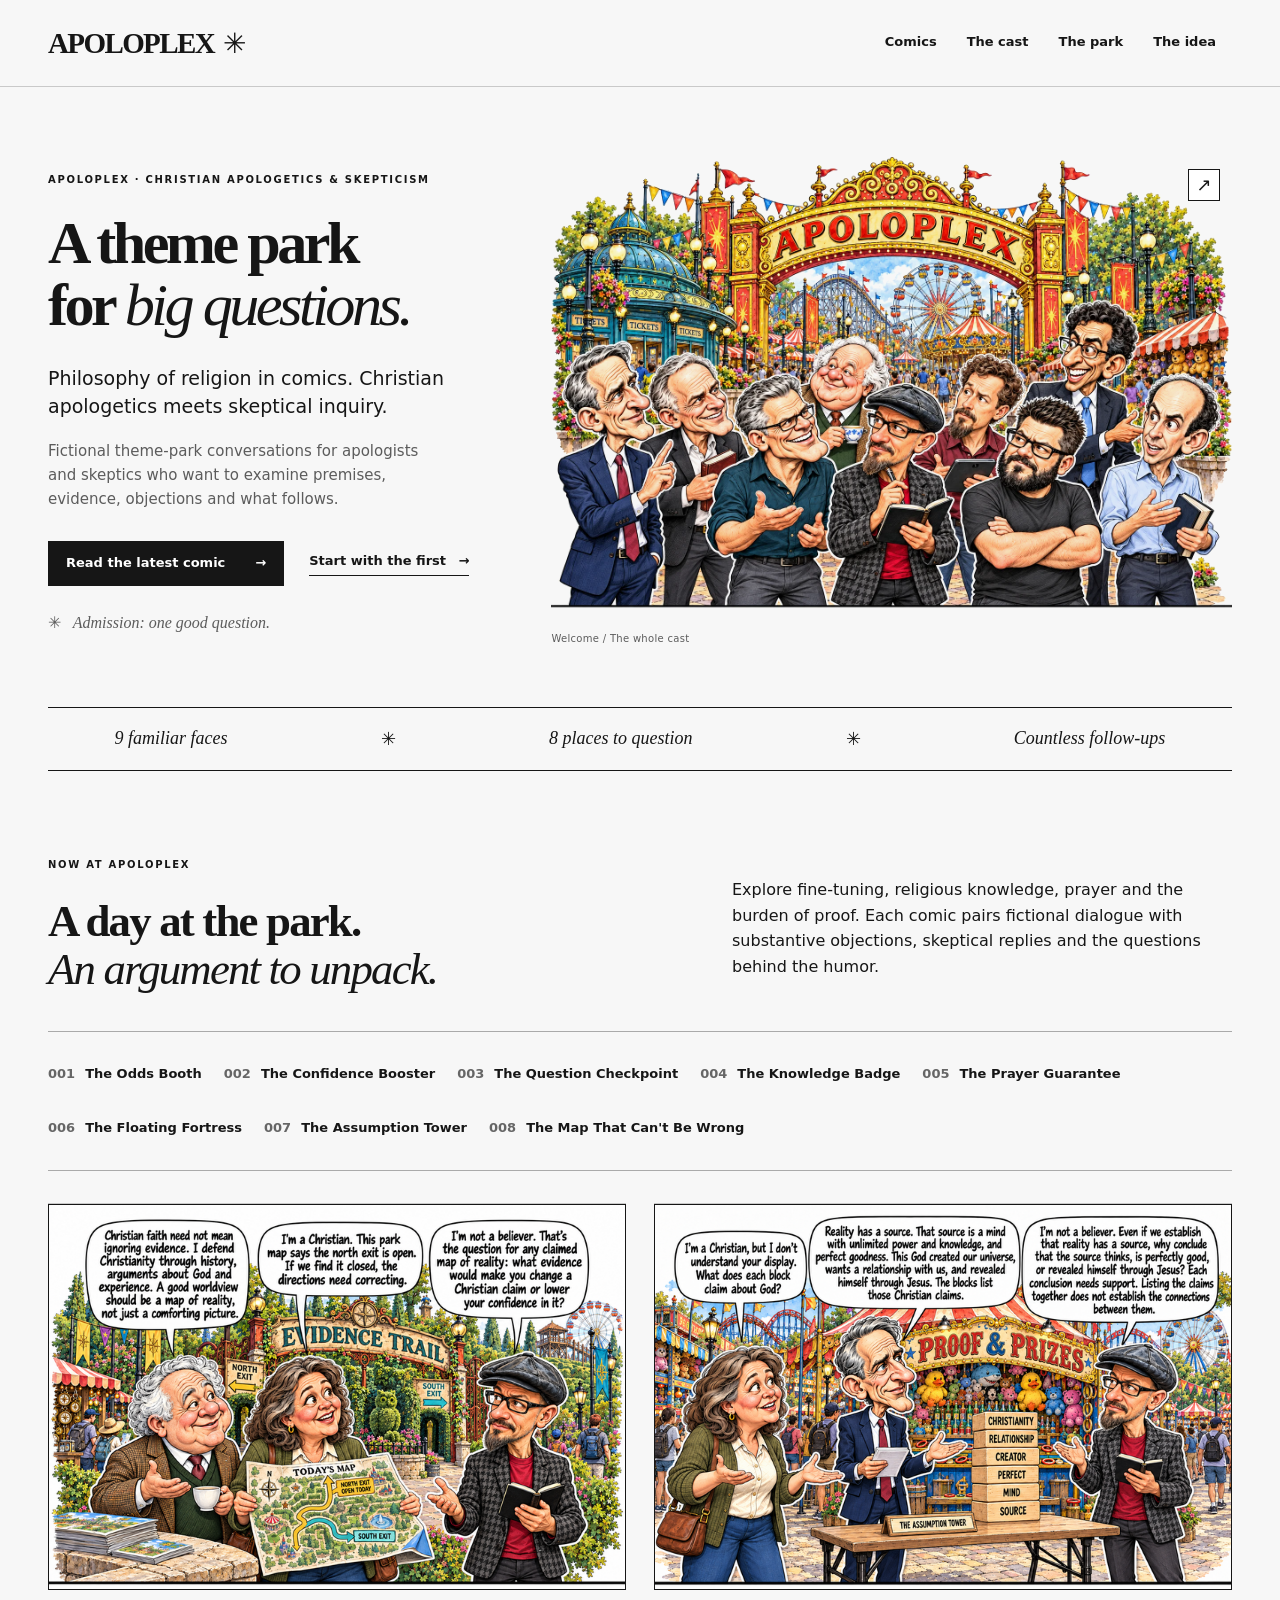
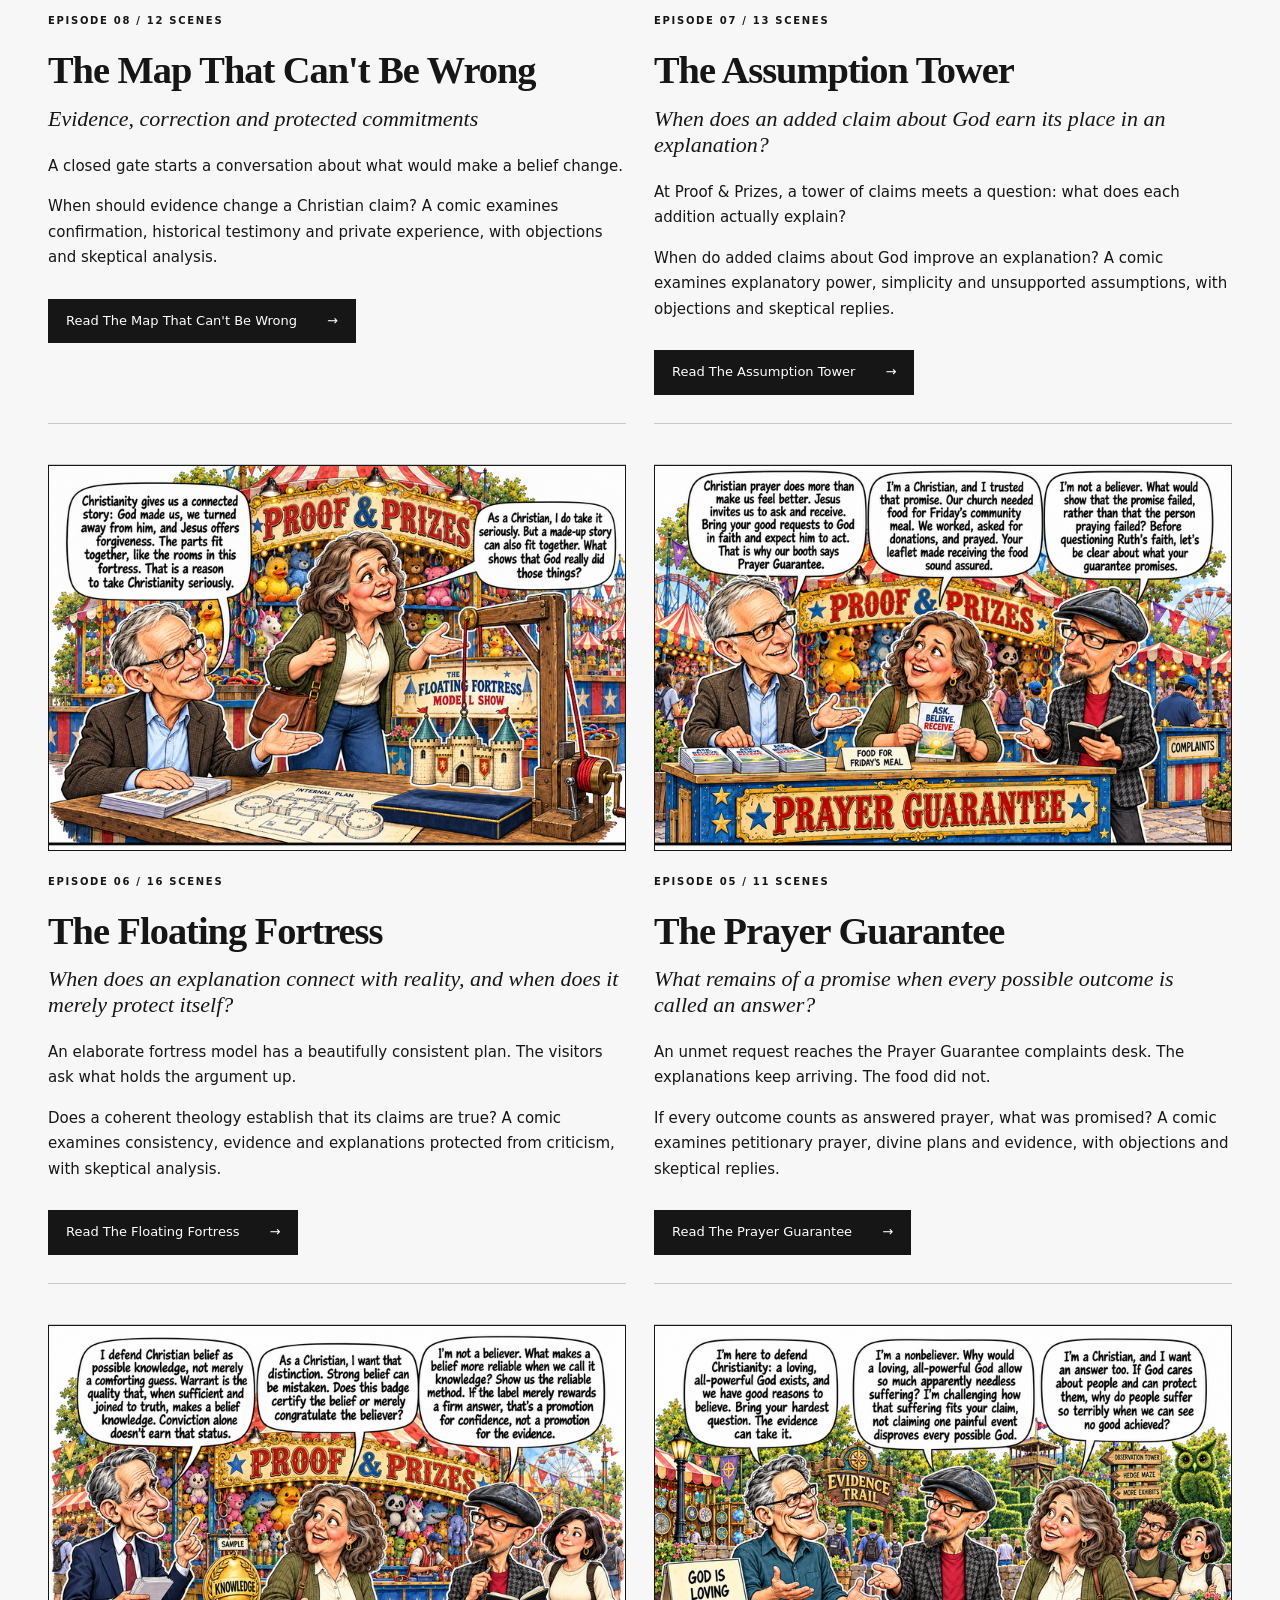
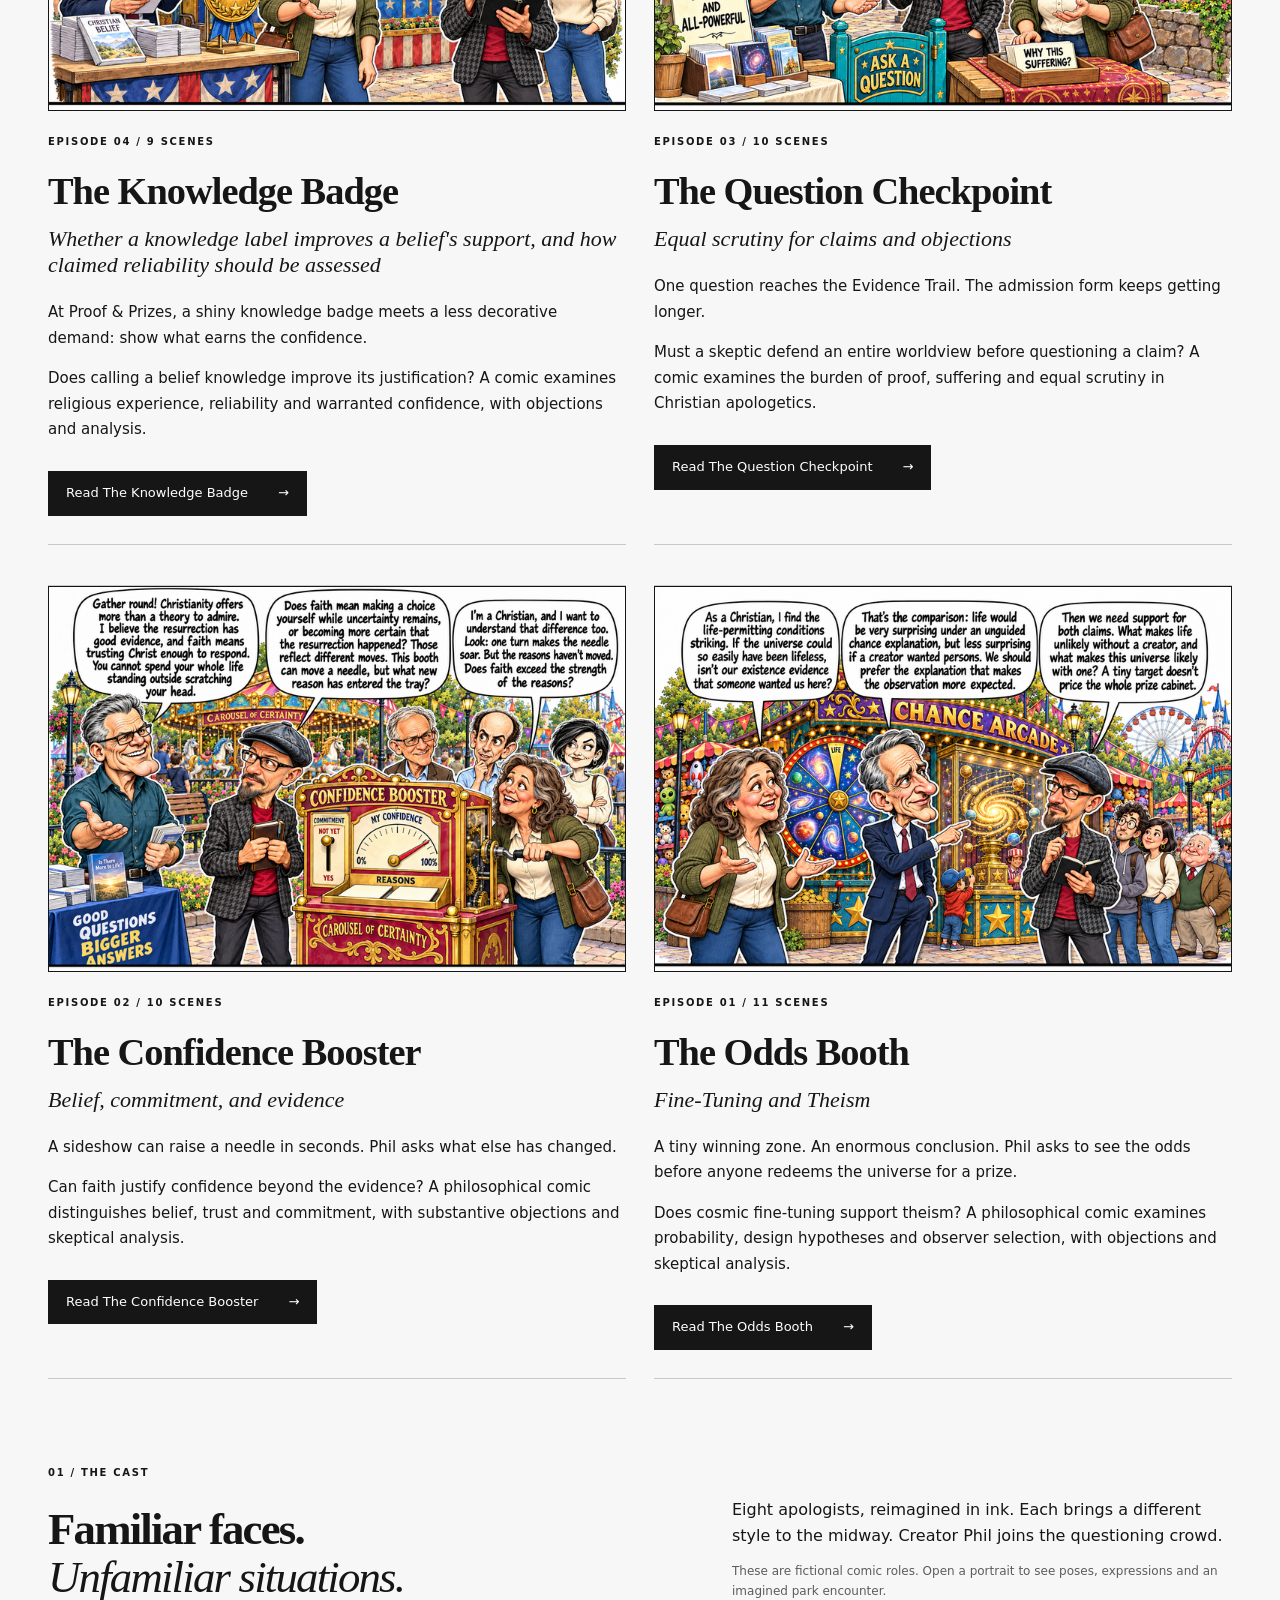
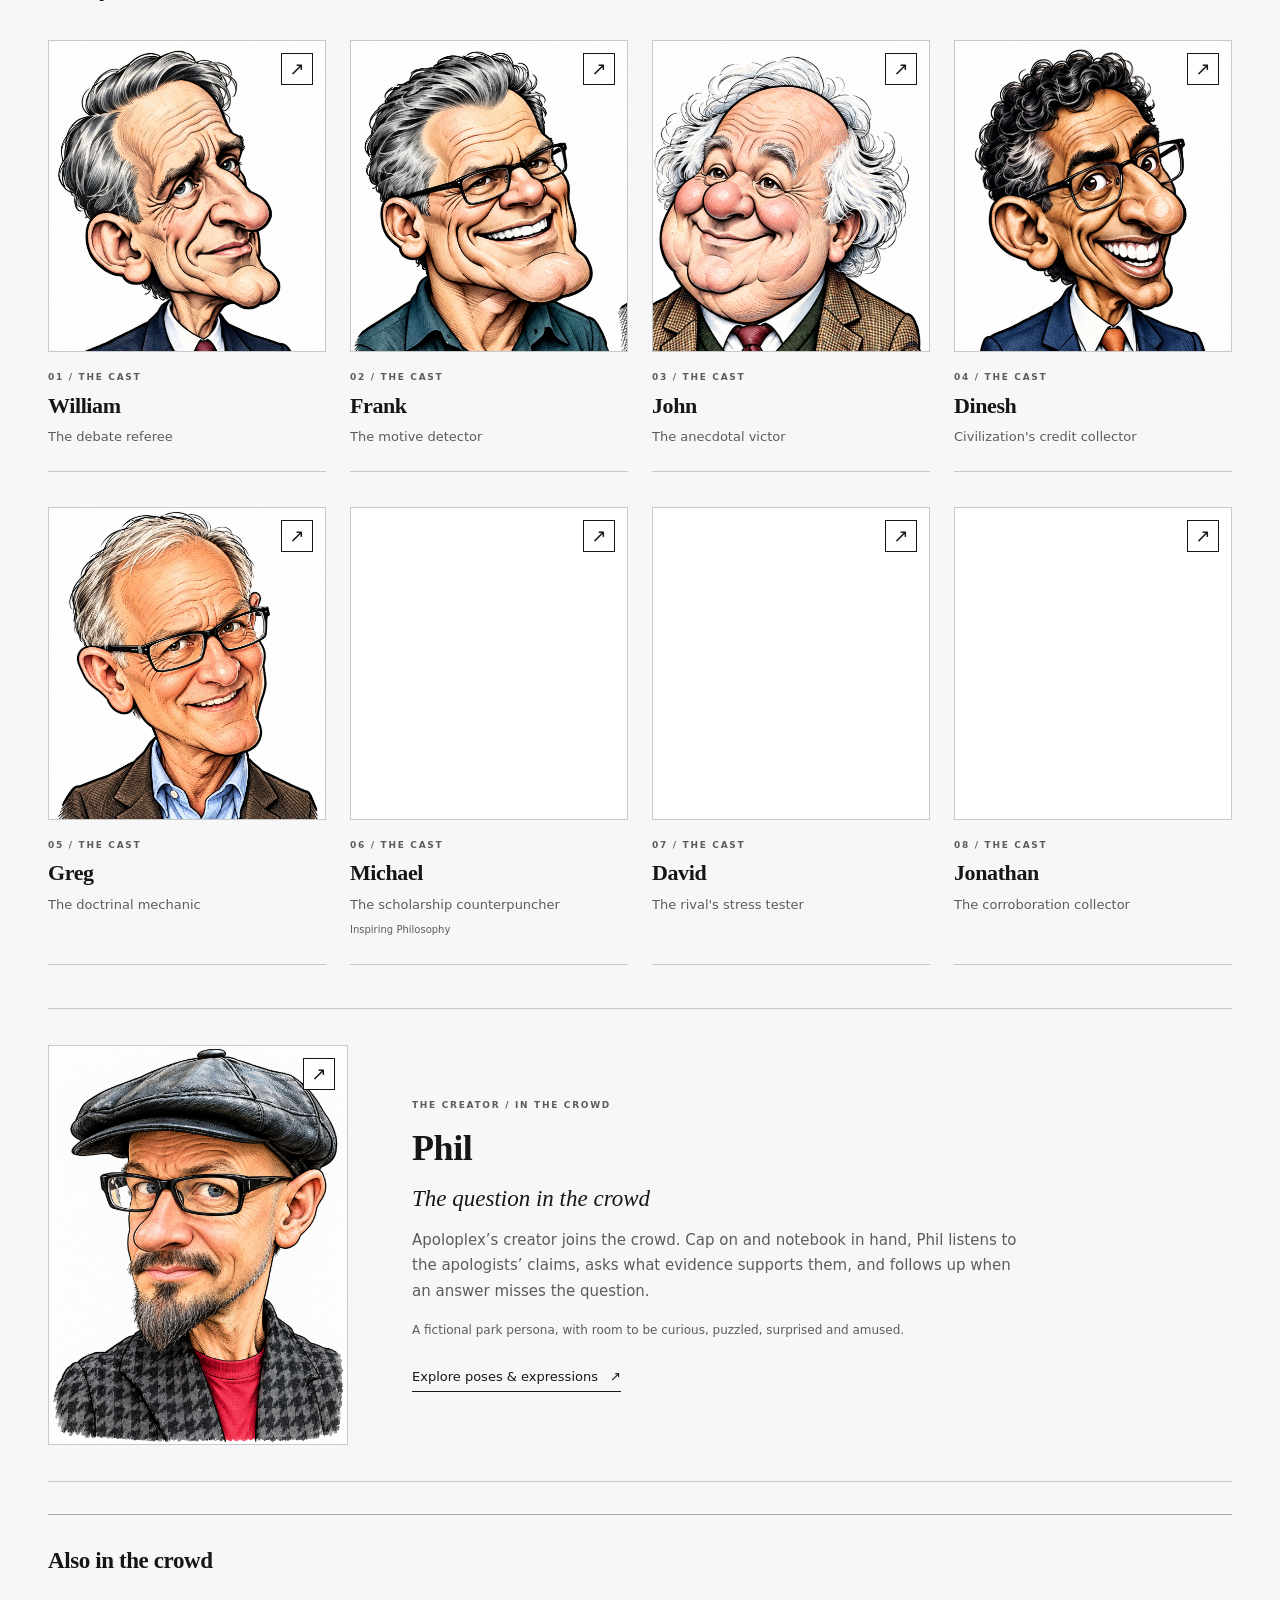
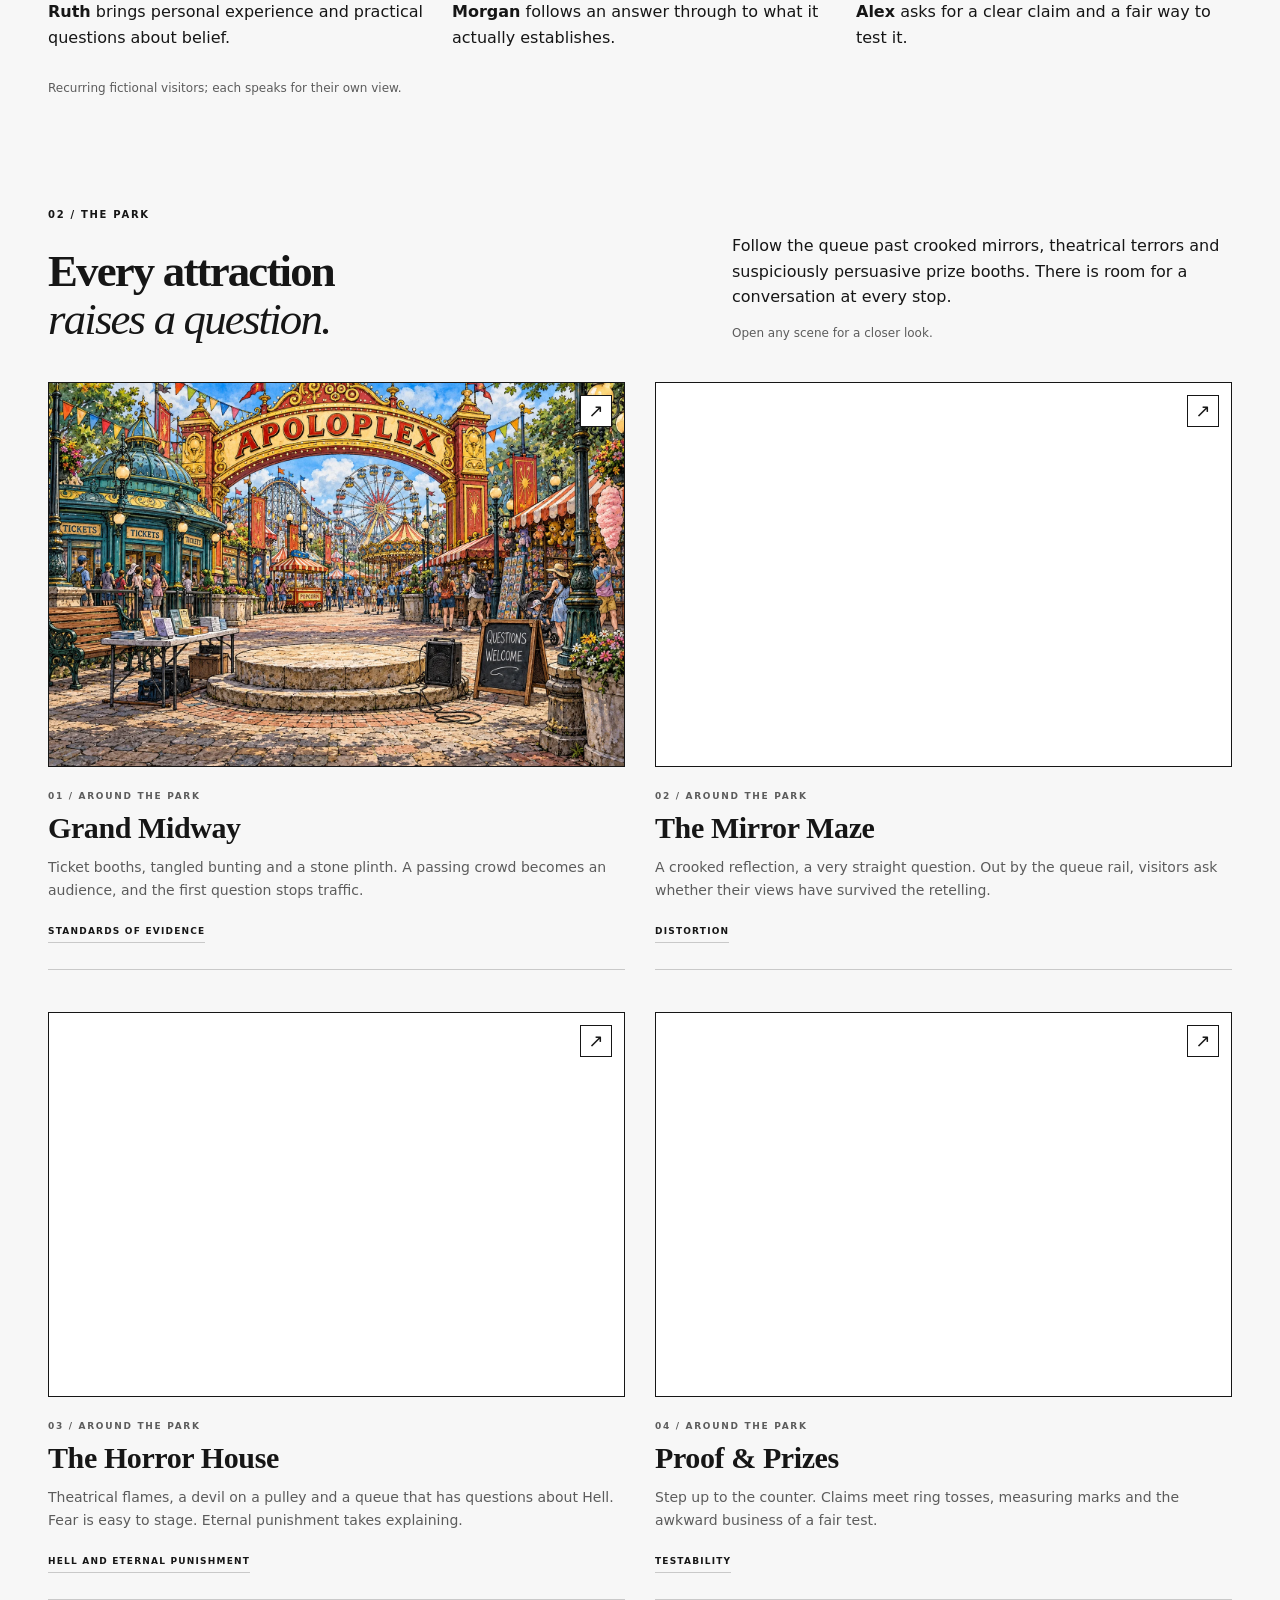
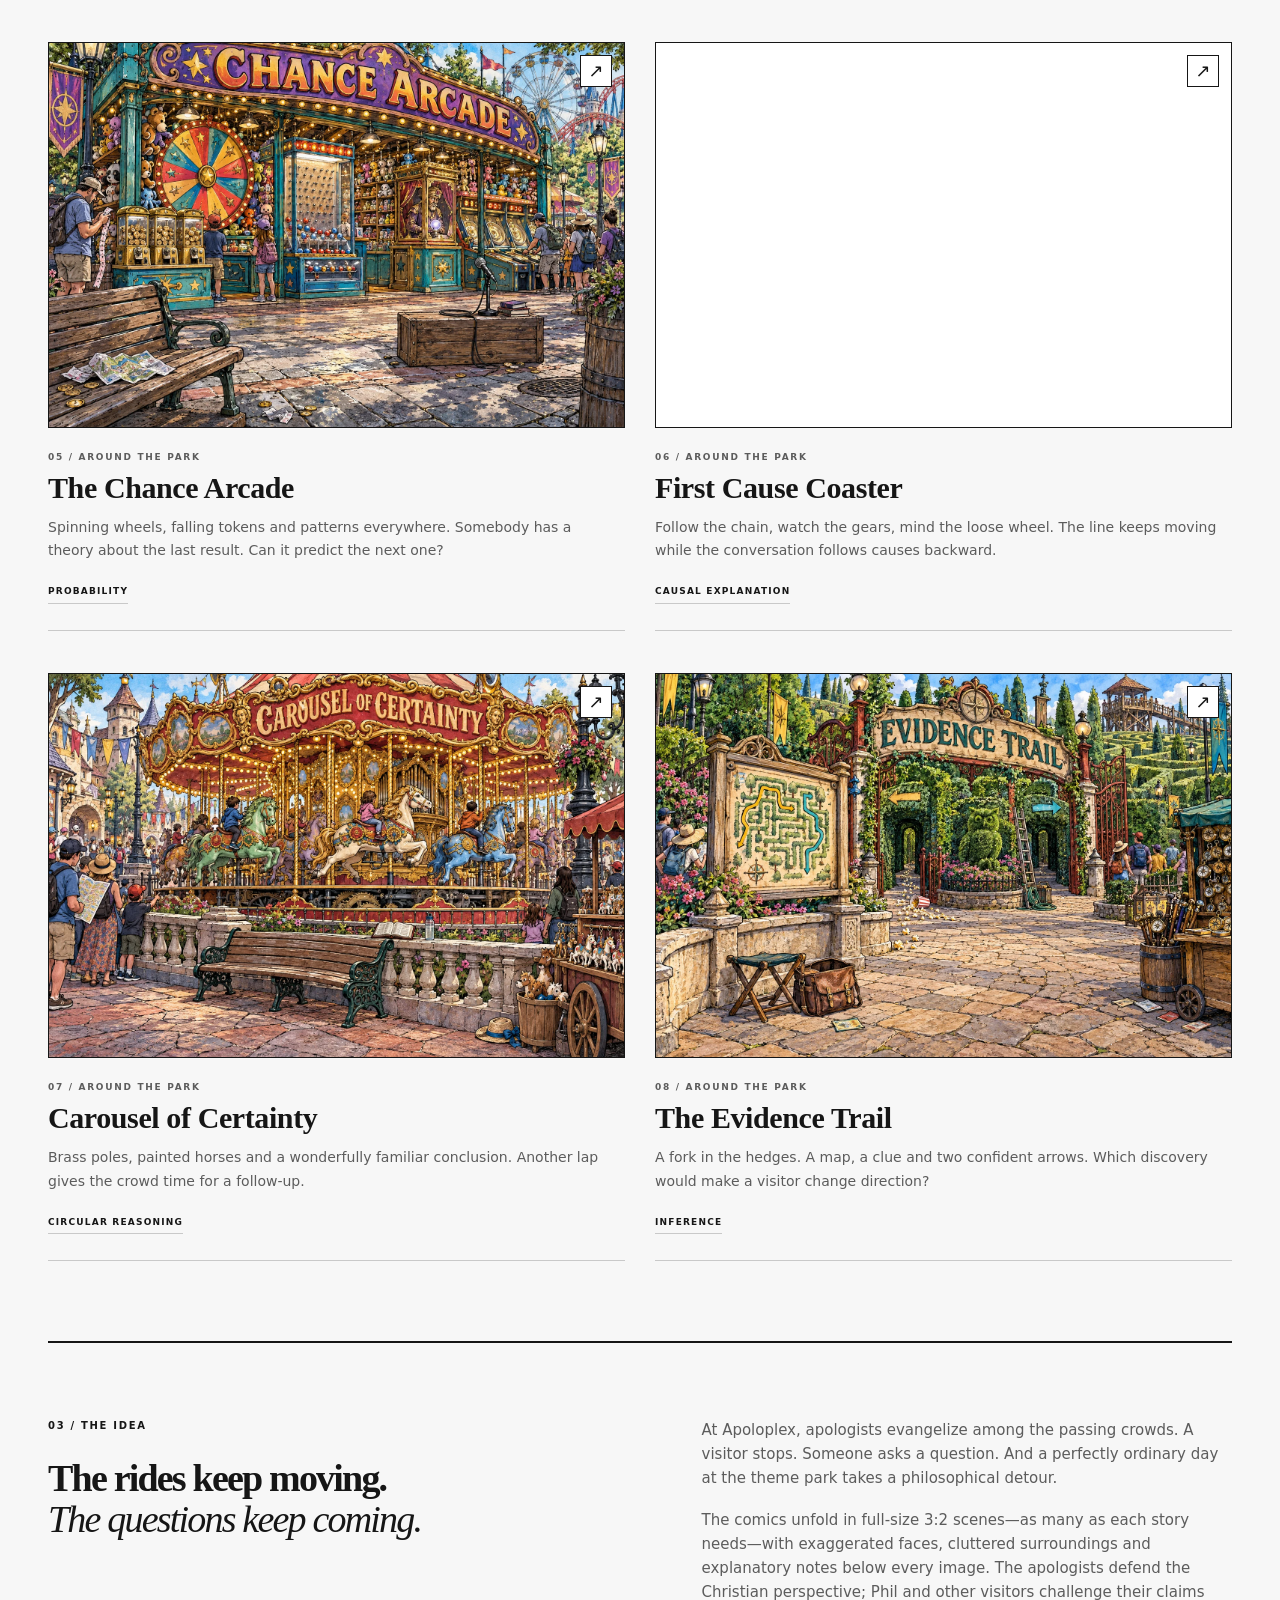
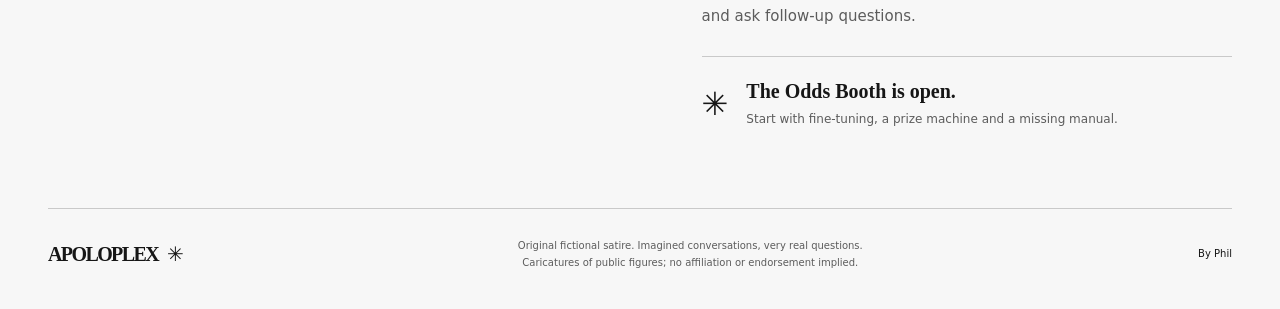
==== commit b9ebdff9: "Complete and audit The Map That Can't Be Wrong in twelve scenes" ====
--- a/index.html
+++ b/index.html
@@ -27,7 +27,7 @@
 <meta name="twitter:description" content="Philosophical comics testing Christian apologetics through skeptical dialogue, substantive objections and detailed analysis of faith, evidence and belief.">
 <meta name="twitter:image" content="https://apoloplex.com/assets/hero/apoloplex-gate-nine-watercolor.png">
 <meta name="twitter:image:alt" content="William, Frank, John, Dinesh, Greg, Michael, David, Jonathan and Phil gather beneath the ornate APOLOPLEX gate.">
-<script type="application/ld+json" id="search-data">{"@context":"https://schema.org","@graph":[{"@type":"WebSite","@id":"https://apoloplex.com/#website","url":"https://apoloplex.com/","name":"Apoloplex","inLanguage":"en","description":"Philosophical comics testing Christian apologetics through skeptical dialogue, substantive objections and detailed analysis of faith, evidence and belief.","creator":{"@id":"https://apoloplex.com/#creator"}},{"@type":"Person","@id":"https://apoloplex.com/#creator","name":"Phil","url":"https://apoloplex.com/#phil-stilwell"},{"@type":"ComicSeries","@id":"https://apoloplex.com/#series","name":"Apoloplex","url":"https://apoloplex.com/#comics","description":"Philosophical comics testing Christian apologetics through skeptical dialogue, substantive objections and detailed analysis of faith, evidence and belief.","inLanguage":"en","genre":["Philosophical satire","Religious satire"],"isAccessibleForFree":true,"creator":{"@id":"https://apoloplex.com/#creator"}},{"@type":"CollectionPage","@id":"https://apoloplex.com/#webpage","url":"https://apoloplex.com/","name":"Apoloplex | Christian Apologetics & Skeptical Comics","description":"Philosophical comics testing Christian apologetics through skeptical dialogue, substantive objections and detailed analysis of faith, evidence and belief.","inLanguage":"en","isPartOf":{"@id":"https://apoloplex.com/#website"},"about":[{"@type":"Thing","name":"Christian apologetics"},{"@type":"Thing","name":"Philosophy of religion"},{"@type":"Thing","name":"Skepticism"},{"@type":"Thing","name":"Faith and evidence"}],"mainEntity":{"@id":"https://apoloplex.com/#comic-list"}},{"@type":"ItemList","@id":"https://apoloplex.com/#comic-list","name":"Apoloplex comics","numberOfItems":7,"itemListElement":[{"@type":"ListItem","position":1,"name":"The Odds Booth","url":"https://apoloplex.com/comics/the-odds-booth/"},{"@type":"ListItem","position":2,"name":"The Confidence Booster","url":"https://apoloplex.com/comics/the-confidence-booster/"},{"@type":"ListItem","position":3,"name":"The Question Checkpoint","url":"https://apoloplex.com/comics/the-question-checkpoint/"},{"@type":"ListItem","position":4,"name":"The Knowledge Badge","url":"https://apoloplex.com/comics/the-knowledge-badge/"},{"@type":"ListItem","position":5,"name":"The Prayer Guarantee","url":"https://apoloplex.com/comics/the-prayer-guarantee/"},{"@type":"ListItem","position":6,"name":"The Floating Fortress","url":"https://apoloplex.com/comics/the-floating-fortress/"},{"@type":"ListItem","position":7,"name":"The Assumption Tower","url":"https://apoloplex.com/comics/the-assumption-tower/"}]}]}</script>
+<script type="application/ld+json" id="search-data">{"@context":"https://schema.org","@graph":[{"@type":"WebSite","@id":"https://apoloplex.com/#website","url":"https://apoloplex.com/","name":"Apoloplex","inLanguage":"en","description":"Philosophical comics testing Christian apologetics through skeptical dialogue, substantive objections and detailed analysis of faith, evidence and belief.","creator":{"@id":"https://apoloplex.com/#creator"}},{"@type":"Person","@id":"https://apoloplex.com/#creator","name":"Phil","url":"https://apoloplex.com/#phil-stilwell"},{"@type":"ComicSeries","@id":"https://apoloplex.com/#series","name":"Apoloplex","url":"https://apoloplex.com/#comics","description":"Philosophical comics testing Christian apologetics through skeptical dialogue, substantive objections and detailed analysis of faith, evidence and belief.","inLanguage":"en","genre":["Philosophical satire","Religious satire"],"isAccessibleForFree":true,"creator":{"@id":"https://apoloplex.com/#creator"}},{"@type":"CollectionPage","@id":"https://apoloplex.com/#webpage","url":"https://apoloplex.com/","name":"Apoloplex | Christian Apologetics & Skeptical Comics","description":"Philosophical comics testing Christian apologetics through skeptical dialogue, substantive objections and detailed analysis of faith, evidence and belief.","inLanguage":"en","isPartOf":{"@id":"https://apoloplex.com/#website"},"about":[{"@type":"Thing","name":"Christian apologetics"},{"@type":"Thing","name":"Philosophy of religion"},{"@type":"Thing","name":"Skepticism"},{"@type":"Thing","name":"Faith and evidence"}],"mainEntity":{"@id":"https://apoloplex.com/#comic-list"}},{"@type":"ItemList","@id":"https://apoloplex.com/#comic-list","name":"Apoloplex comics","numberOfItems":8,"itemListElement":[{"@type":"ListItem","position":1,"name":"The Odds Booth","url":"https://apoloplex.com/comics/the-odds-booth/"},{"@type":"ListItem","position":2,"name":"The Confidence Booster","url":"https://apoloplex.com/comics/the-confidence-booster/"},{"@type":"ListItem","position":3,"name":"The Question Checkpoint","url":"https://apoloplex.com/comics/the-question-checkpoint/"},{"@type":"ListItem","position":4,"name":"The Knowledge Badge","url":"https://apoloplex.com/comics/the-knowledge-badge/"},{"@type":"ListItem","position":5,"name":"The Prayer Guarantee","url":"https://apoloplex.com/comics/the-prayer-guarantee/"},{"@type":"ListItem","position":6,"name":"The Floating Fortress","url":"https://apoloplex.com/comics/the-floating-fortress/"},{"@type":"ListItem","position":7,"name":"The Assumption Tower","url":"https://apoloplex.com/comics/the-assumption-tower/"},{"@type":"ListItem","position":8,"name":"The Map That Can't Be Wrong","url":"https://apoloplex.com/comics/the-map-that-cant-be-wrong/"}]}]}</script>
 <!-- /Search metadata -->
 </head><body id="top">
 <a class="skip-link" href="#main">Skip to content</a>
@@ -42,7 +42,7 @@
 <h1 id="welcome-title">A theme park<br>for <em>big questions.</em></h1>
 <p class="description">Philosophy of religion in comics. Christian apologetics meets skeptical inquiry.</p>
 <p class="secondary">Fictional theme-park conversations for apologists and skeptics who want to examine premises, evidence, objections and what follows.</p>
-<div class="hero-links"><a class="primary-link" href="/comics/the-assumption-tower/">Read the latest comic <span aria-hidden="true">→</span></a><a class="text-link" href="/comics/the-odds-booth/">Start with the first <span aria-hidden="true">→</span></a></div>
+<div class="hero-links"><a class="primary-link" href="/comics/the-map-that-cant-be-wrong/">Read the latest comic <span aria-hidden="true">→</span></a><a class="text-link" href="/comics/the-odds-booth/">Start with the first <span aria-hidden="true">→</span></a></div>
 <div class="admission"><span aria-hidden="true">✳</span> Admission: one good question.</div>
 </div>
 <figure class="park-preview"><a class="gallery-link hero-art" href="assets/hero/apoloplex-gate-nine-watercolor.webp?v=b0d9f8a4c5a6" data-gallery="apoloplex-cast" aria-label="View all nine characters at the Apoloplex gate">
@@ -51,7 +51,8 @@
 <figcaption><span>Welcome / The whole cast</span></figcaption></figure>
 </section>
 <div class="park-strip" aria-hidden="true"><span>9 familiar faces</span><span>✳</span><span>8 places to question</span><span>✳</span><span>Countless follow-ups</span></div>
-<section class="gallery-section comic-section" id="comics" aria-labelledby="comics-title"><div class="section-heading"><div><p class="eyebrow">Now at Apoloplex</p><h2 id="comics-title">A day at the park.<br><em>An argument to unpack.</em></h2></div><div class="section-intro"><p>Explore fine-tuning, religious knowledge, prayer and the burden of proof. Each comic pairs fictional dialogue with substantive objections, skeptical replies and the questions behind the humor.</p></div></div><nav class="comic-index" aria-label="Comic index"><a href="/comics/the-odds-booth/"><span>001</span> The Odds Booth</a><a href="/comics/the-confidence-booster/"><span>002</span> The Confidence Booster</a><a href="/comics/the-question-checkpoint/"><span>003</span> The Question Checkpoint</a><a href="/comics/the-knowledge-badge/"><span>004</span> The Knowledge Badge</a><a href="/comics/the-prayer-guarantee/"><span>005</span> The Prayer Guarantee</a><a href="/comics/the-floating-fortress/"><span>006</span> The Floating Fortress</a><a href="/comics/the-assumption-tower/"><span>007</span> The Assumption Tower</a></nav><div class="episode-grid"><article class="episode-card"><a class="episode-cover" href="/comics/the-assumption-tower/" aria-label="Read The Assumption Tower"><img src="/assets/comics/the-assumption-tower/001-watercolor-768w.webp?v=15b0790b3707" srcset="/assets/comics/the-assumption-tower/001-watercolor-768w.webp?v=15b0790b3707 768w, /assets/comics/the-assumption-tower/001-watercolor-1152w.webp?v=544db92c7dcf 1152w, /assets/comics/the-assumption-tower/001-watercolor.webp 1536w" sizes="(max-width: 800px) calc(100vw - 32px), (max-width: 1200px) 46vw, 720px" width="1536" height="1024" loading="lazy" alt="Ruth at left asks about the display with open palms. William holds notes and gestures toward six labeled wooden blocks; Phil at right holds an open notebook and raises an open hand. The blocks stand on a wooden folding table beside a THE ASSUMPTION TOWER placard, with the crowded Proof &amp; Prizes booth and rides behind them."></a><div class="episode-card-copy"><p class="eyebrow">Episode 07 / 13 scenes</p><h3>The Assumption Tower</h3><p class="episode-topic">When does an added claim about God earn its place in an explanation?</p><p>At Proof &amp; Prizes, a tower of claims meets a question: what does each addition actually explain?</p><p class="episode-search-summary">When do added claims about God improve an explanation? A comic examines explanatory power, simplicity and unsupported assumptions, with objections and skeptical replies.</p><a class="primary-link" href="/comics/the-assumption-tower/">Read The Assumption Tower <span aria-hidden="true">→</span></a></div></article>
+<section class="gallery-section comic-section" id="comics" aria-labelledby="comics-title"><div class="section-heading"><div><p class="eyebrow">Now at Apoloplex</p><h2 id="comics-title">A day at the park.<br><em>An argument to unpack.</em></h2></div><div class="section-intro"><p>Explore fine-tuning, religious knowledge, prayer and the burden of proof. Each comic pairs fictional dialogue with substantive objections, skeptical replies and the questions behind the humor.</p></div></div><nav class="comic-index" aria-label="Comic index"><a href="/comics/the-odds-booth/"><span>001</span> The Odds Booth</a><a href="/comics/the-confidence-booster/"><span>002</span> The Confidence Booster</a><a href="/comics/the-question-checkpoint/"><span>003</span> The Question Checkpoint</a><a href="/comics/the-knowledge-badge/"><span>004</span> The Knowledge Badge</a><a href="/comics/the-prayer-guarantee/"><span>005</span> The Prayer Guarantee</a><a href="/comics/the-floating-fortress/"><span>006</span> The Floating Fortress</a><a href="/comics/the-assumption-tower/"><span>007</span> The Assumption Tower</a><a href="/comics/the-map-that-cant-be-wrong/"><span>008</span> The Map That Can&#x27;t Be Wrong</a></nav><div class="episode-grid"><article class="episode-card"><a class="episode-cover" href="/comics/the-map-that-cant-be-wrong/" aria-label="Read The Map That Can&#x27;t Be Wrong"><img src="/assets/comics/the-map-that-cant-be-wrong/001-watercolor-768w.webp?v=3bf877442381" srcset="/assets/comics/the-map-that-cant-be-wrong/001-watercolor-768w.webp?v=3bf877442381 768w, /assets/comics/the-map-that-cant-be-wrong/001-watercolor-1152w.webp?v=d233cf1e72c3 1152w, /assets/comics/the-map-that-cant-be-wrong/001-watercolor.webp 1536w" sizes="(max-width: 800px) calc(100vw - 32px), (max-width: 1200px) 46vw, 720px" width="1536" height="1024" loading="lazy" alt="John gestures with an open hand while holding a teacup beside Ruth, who presents a folded park map. Its yellow north route is labelled NORTH EXIT OPEN TODAY; the teal route is labelled SOUTH EXIT. Phil holds his notebook and raises an open hand. Behind them, the Evidence Trail arch and separate north and south direction signs stand amid hedges, flowers, a compass stall and passing visitors."></a><div class="episode-card-copy"><p class="eyebrow">Episode 08 / 12 scenes</p><h3>The Map That Can&#x27;t Be Wrong</h3><p class="episode-topic">Evidence, correction and protected commitments</p><p>A closed gate starts a conversation about what would make a belief change.</p><p class="episode-search-summary">When should evidence change a Christian claim? A comic examines confirmation, historical testimony and private experience, with objections and skeptical analysis.</p><a class="primary-link" href="/comics/the-map-that-cant-be-wrong/">Read The Map That Can&#x27;t Be Wrong <span aria-hidden="true">→</span></a></div></article>
+<article class="episode-card"><a class="episode-cover" href="/comics/the-assumption-tower/" aria-label="Read The Assumption Tower"><img src="/assets/comics/the-assumption-tower/001-watercolor-768w.webp?v=15b0790b3707" srcset="/assets/comics/the-assumption-tower/001-watercolor-768w.webp?v=15b0790b3707 768w, /assets/comics/the-assumption-tower/001-watercolor-1152w.webp?v=544db92c7dcf 1152w, /assets/comics/the-assumption-tower/001-watercolor.webp 1536w" sizes="(max-width: 800px) calc(100vw - 32px), (max-width: 1200px) 46vw, 720px" width="1536" height="1024" loading="lazy" alt="Ruth at left asks about the display with open palms. William holds notes and gestures toward six labeled wooden blocks; Phil at right holds an open notebook and raises an open hand. The blocks stand on a wooden folding table beside a THE ASSUMPTION TOWER placard, with the crowded Proof &amp; Prizes booth and rides behind them."></a><div class="episode-card-copy"><p class="eyebrow">Episode 07 / 13 scenes</p><h3>The Assumption Tower</h3><p class="episode-topic">When does an added claim about God earn its place in an explanation?</p><p>At Proof &amp; Prizes, a tower of claims meets a question: what does each addition actually explain?</p><p class="episode-search-summary">When do added claims about God improve an explanation? A comic examines explanatory power, simplicity and unsupported assumptions, with objections and skeptical replies.</p><a class="primary-link" href="/comics/the-assumption-tower/">Read The Assumption Tower <span aria-hidden="true">→</span></a></div></article>
 <article class="episode-card"><a class="episode-cover" href="/comics/the-floating-fortress/" aria-label="Read The Floating Fortress"><img src="/assets/comics/the-floating-fortress/001-watercolor-768w.webp?v=11b580501528" srcset="/assets/comics/the-floating-fortress/001-watercolor-768w.webp?v=11b580501528 768w, /assets/comics/the-floating-fortress/001-watercolor-1152w.webp?v=c8b76bf12dbd 1152w, /assets/comics/the-floating-fortress/001-watercolor.webp 1536w" sizes="(max-width: 800px) calc(100vw - 32px), (max-width: 1200px) 46vw, 720px" width="1536" height="1024" loading="lazy" alt="Greg sits at the left of the booth, one palm open above an open floor plan and his other hand on leaflets. Ruth stands behind him holding her bag strap and opening her other hand toward a three-tower model. A red cord suspends the model above a blue pad, passing over a pulley toward the crank on the right. Bright prizes fill the booth behind them."></a><div class="episode-card-copy"><p class="eyebrow">Episode 06 / 16 scenes</p><h3>The Floating Fortress</h3><p class="episode-topic">When does an explanation connect with reality, and when does it merely protect itself?</p><p>An elaborate fortress model has a beautifully consistent plan. The visitors ask what holds the argument up.</p><p class="episode-search-summary">Does a coherent theology establish that its claims are true? A comic examines consistency, evidence and explanations protected from criticism, with skeptical analysis.</p><a class="primary-link" href="/comics/the-floating-fortress/">Read The Floating Fortress <span aria-hidden="true">→</span></a></div></article>
 <article class="episode-card"><a class="episode-cover" href="/comics/the-prayer-guarantee/" aria-label="Read The Prayer Guarantee"><img src="/assets/comics/the-prayer-guarantee/001-watercolor-768w.webp?v=3650fd55b46b" srcset="/assets/comics/the-prayer-guarantee/001-watercolor-768w.webp?v=3650fd55b46b 768w, /assets/comics/the-prayer-guarantee/001-watercolor-1152w.webp?v=5360fff04185 1152w, /assets/comics/the-prayer-guarantee/001-watercolor.webp 1536w" sizes="(max-width: 800px) calc(100vw - 32px), (max-width: 1200px) 46vw, 720px" width="1536" height="1024" loading="lazy" alt="Greg opens one hand beside stacks of Ask. Believe. Receive. leaflets at Proof &amp; Prizes. Ruth holds one leaflet, while Phil holds an open notebook and gestures toward the conversation. A Food for Friday’s Meal card stands above a large Prayer Guarantee placard, with a small complaints desk at the right."></a><div class="episode-card-copy"><p class="eyebrow">Episode 05 / 11 scenes</p><h3>The Prayer Guarantee</h3><p class="episode-topic">What remains of a promise when every possible outcome is called an answer?</p><p>An unmet request reaches the Prayer Guarantee complaints desk. The explanations keep arriving. The food did not.</p><p class="episode-search-summary">If every outcome counts as answered prayer, what was promised? A comic examines petitionary prayer, divine plans and evidence, with objections and skeptical replies.</p><a class="primary-link" href="/comics/the-prayer-guarantee/">Read The Prayer Guarantee <span aria-hidden="true">→</span></a></div></article>
 <article class="episode-card"><a class="episode-cover" href="/comics/the-knowledge-badge/" aria-label="Read The Knowledge Badge"><img src="/assets/comics/the-knowledge-badge/v1/001-watercolor-768w.webp?v=a2074c1b5cdf" srcset="/assets/comics/the-knowledge-badge/v1/001-watercolor-768w.webp?v=a2074c1b5cdf 768w, /assets/comics/the-knowledge-badge/v1/001-watercolor-1152w.webp?v=92b59218e0ae 1152w, /assets/comics/the-knowledge-badge/v1/001-watercolor.webp 1536w" sizes="(max-width: 800px) calc(100vw - 32px), (max-width: 1200px) 46vw, 720px" width="1536" height="1024" loading="lazy" alt="At the crowded Proof &amp; Prizes booth, William holds notes and raises a finger beside stacks of CHRISTIAN BELIEF pamphlets. Ruth gestures with an open hand beside a gold KNOWLEDGE badge on a stand marked SAMPLE. Phil, wearing his black cap and glasses, holds an open dark notebook and pen. Morgan watches beside him. Three balloons read from William at left, through Ruth at center, to Phil at right. Plush prizes, rides and passing visitors fill the open park behind them."></a><div class="episode-card-copy"><p class="eyebrow">Episode 04 / 9 scenes</p><h3>The Knowledge Badge</h3><p class="episode-topic">Whether a knowledge label improves a belief&#x27;s support, and how claimed reliability should be assessed</p><p>At Proof &amp; Prizes, a shiny knowledge badge meets a less decorative demand: show what earns the confidence.</p><p class="episode-search-summary">Does calling a belief knowledge improve its justification? A comic examines religious experience, reliability and warranted confidence, with objections and analysis.</p><a class="primary-link" href="/comics/the-knowledge-badge/">Read The Knowledge Badge <span aria-hidden="true">→</span></a></div></article>
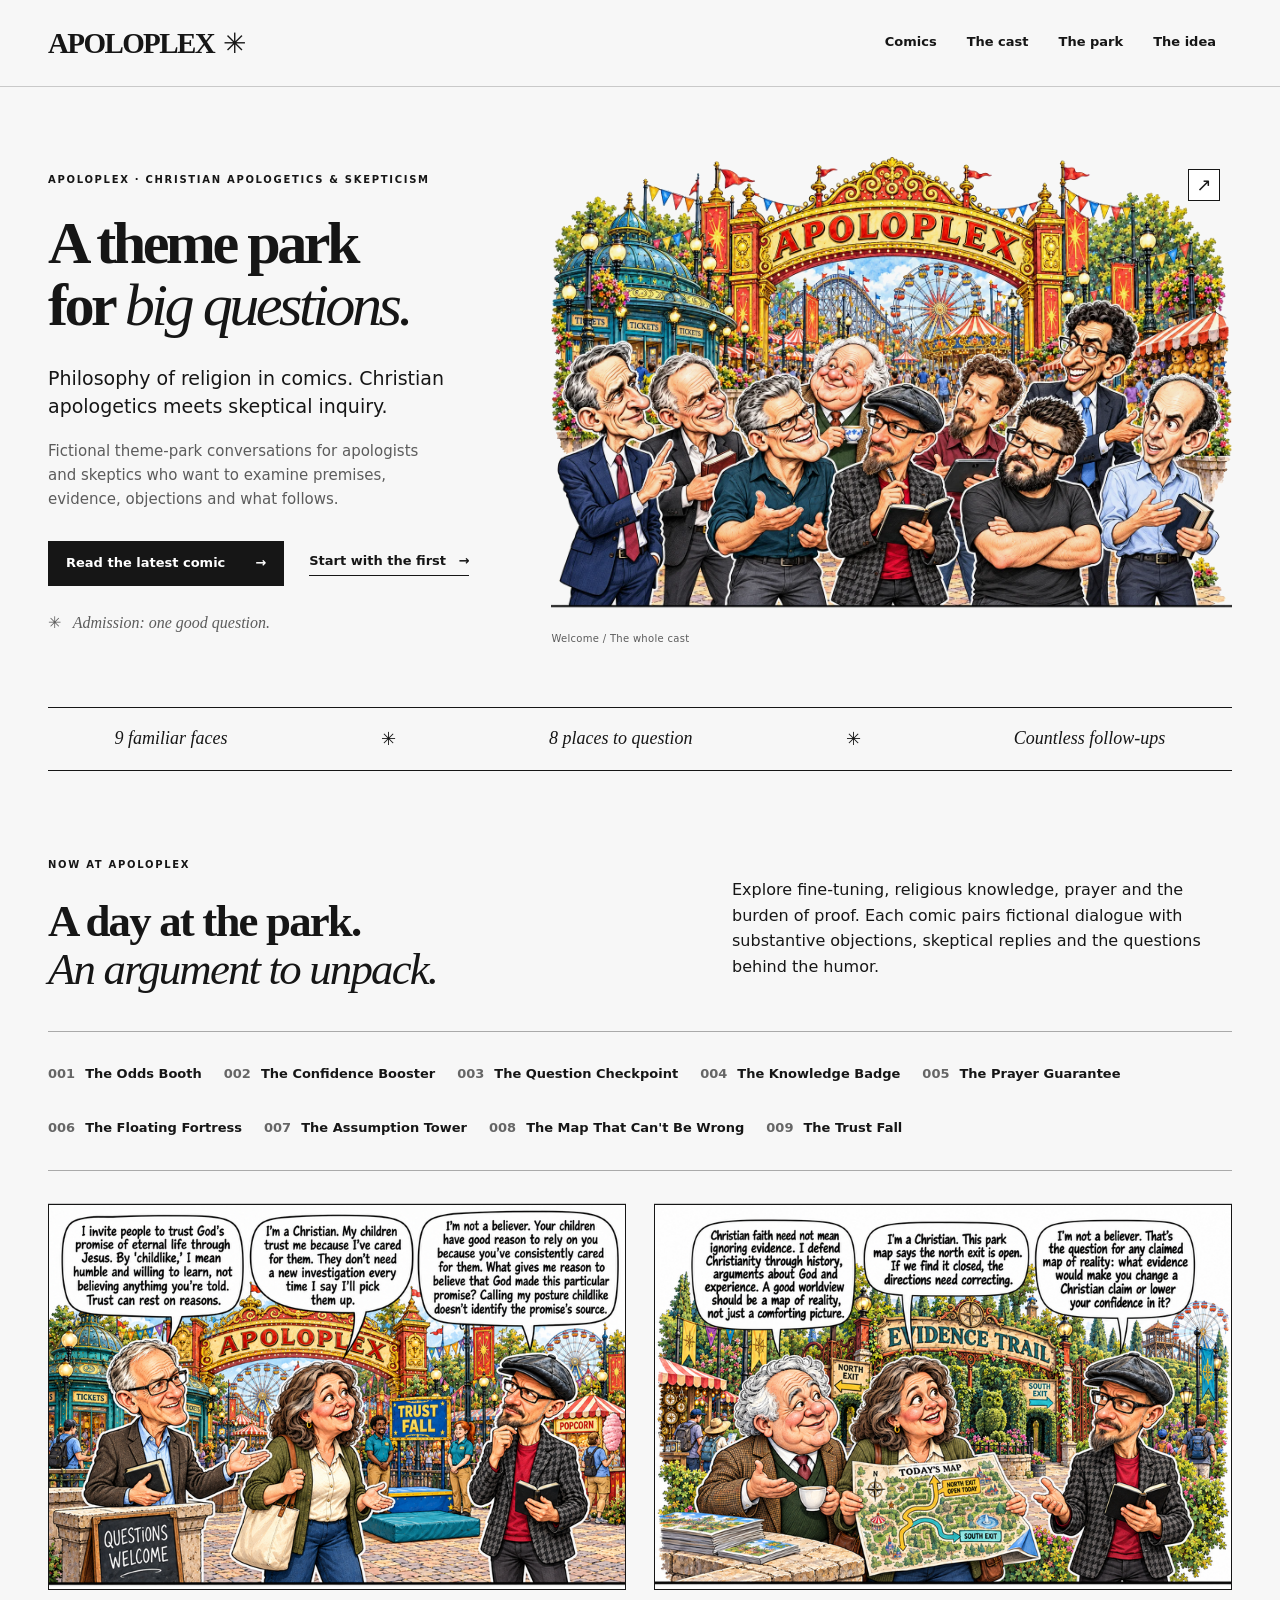
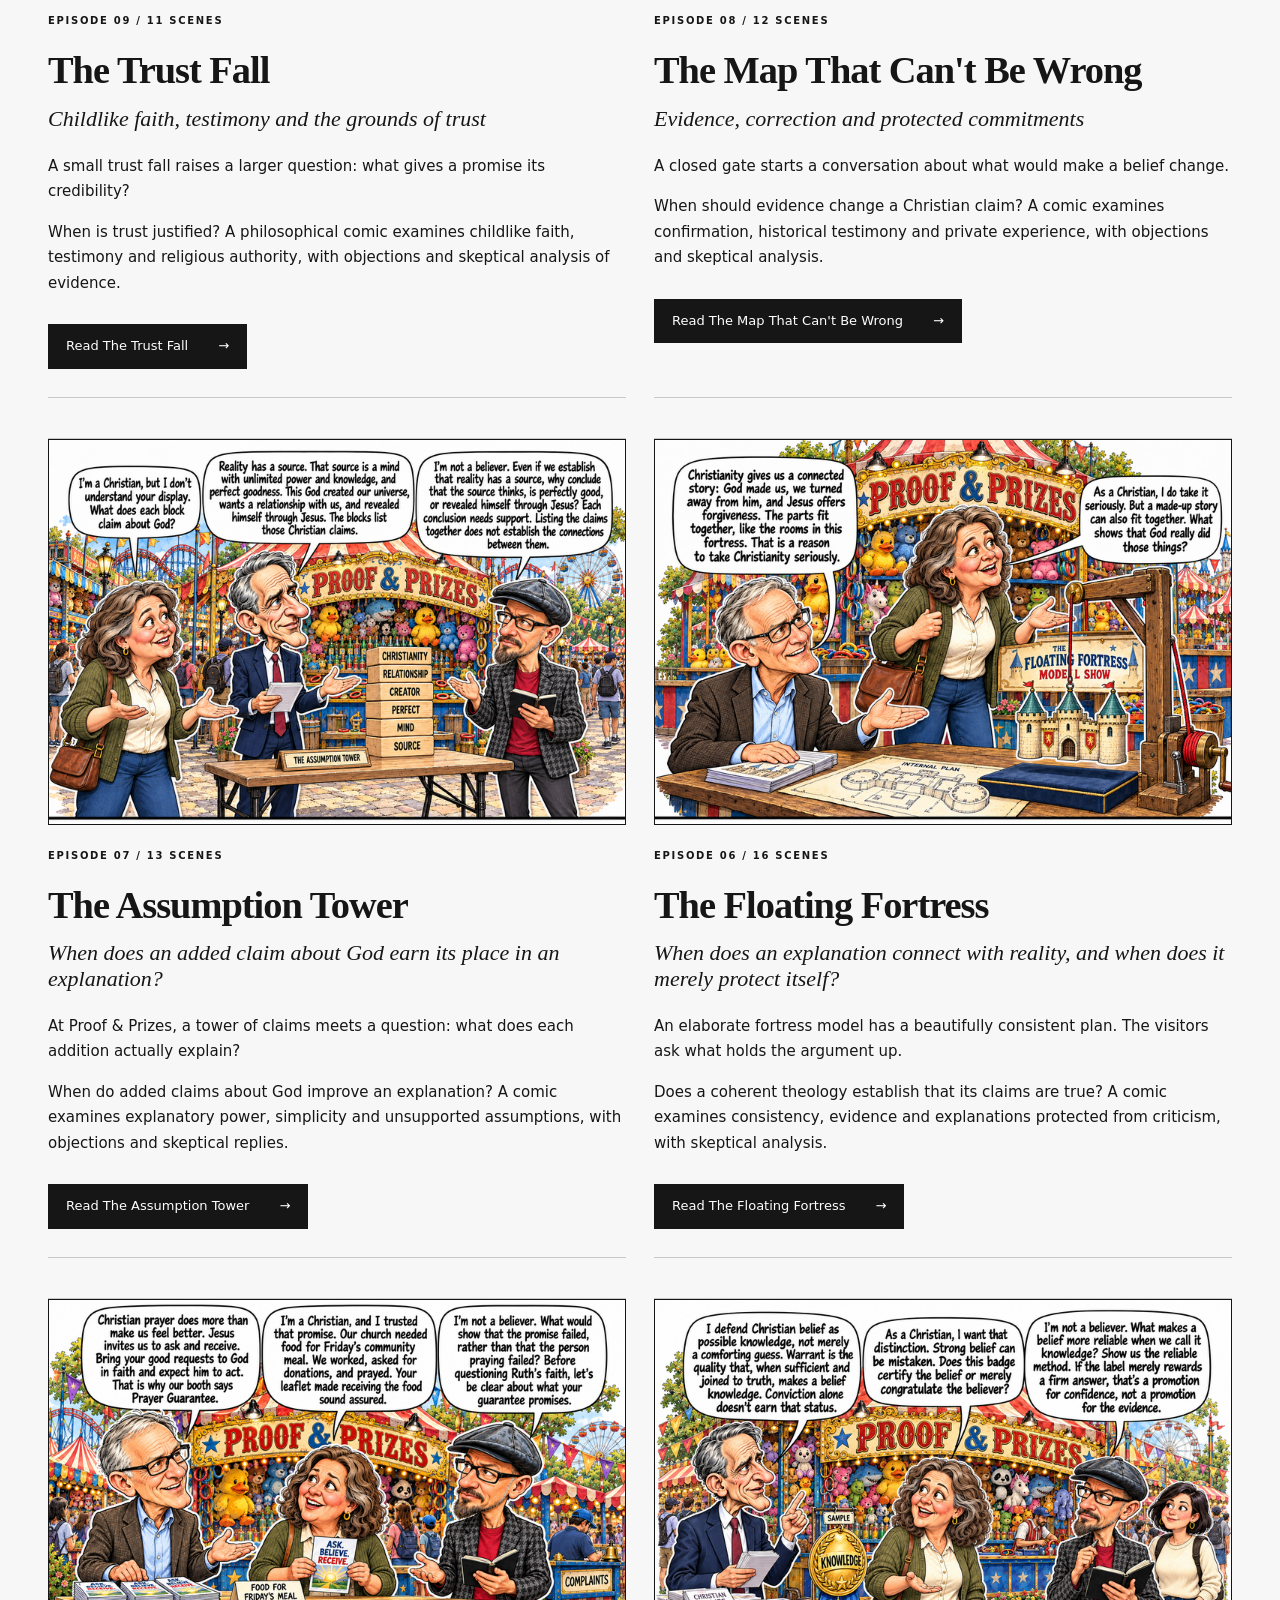
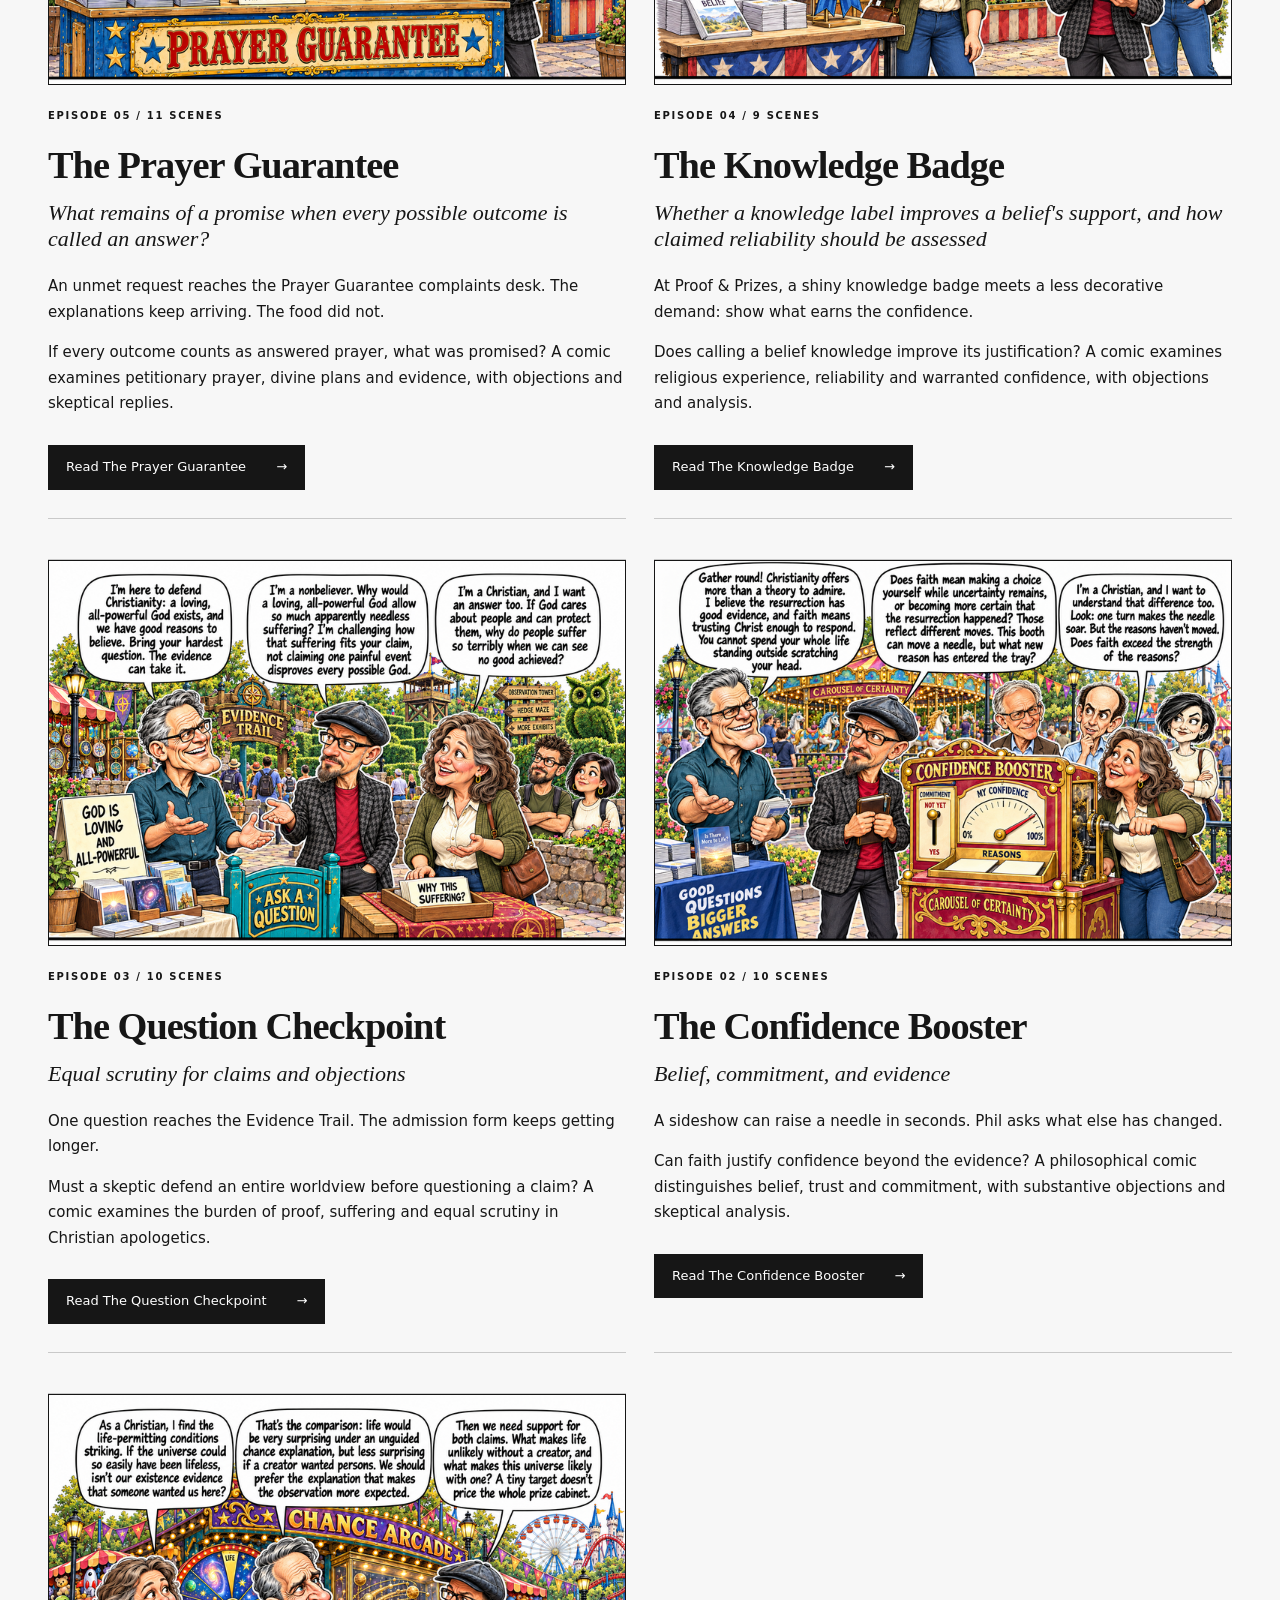
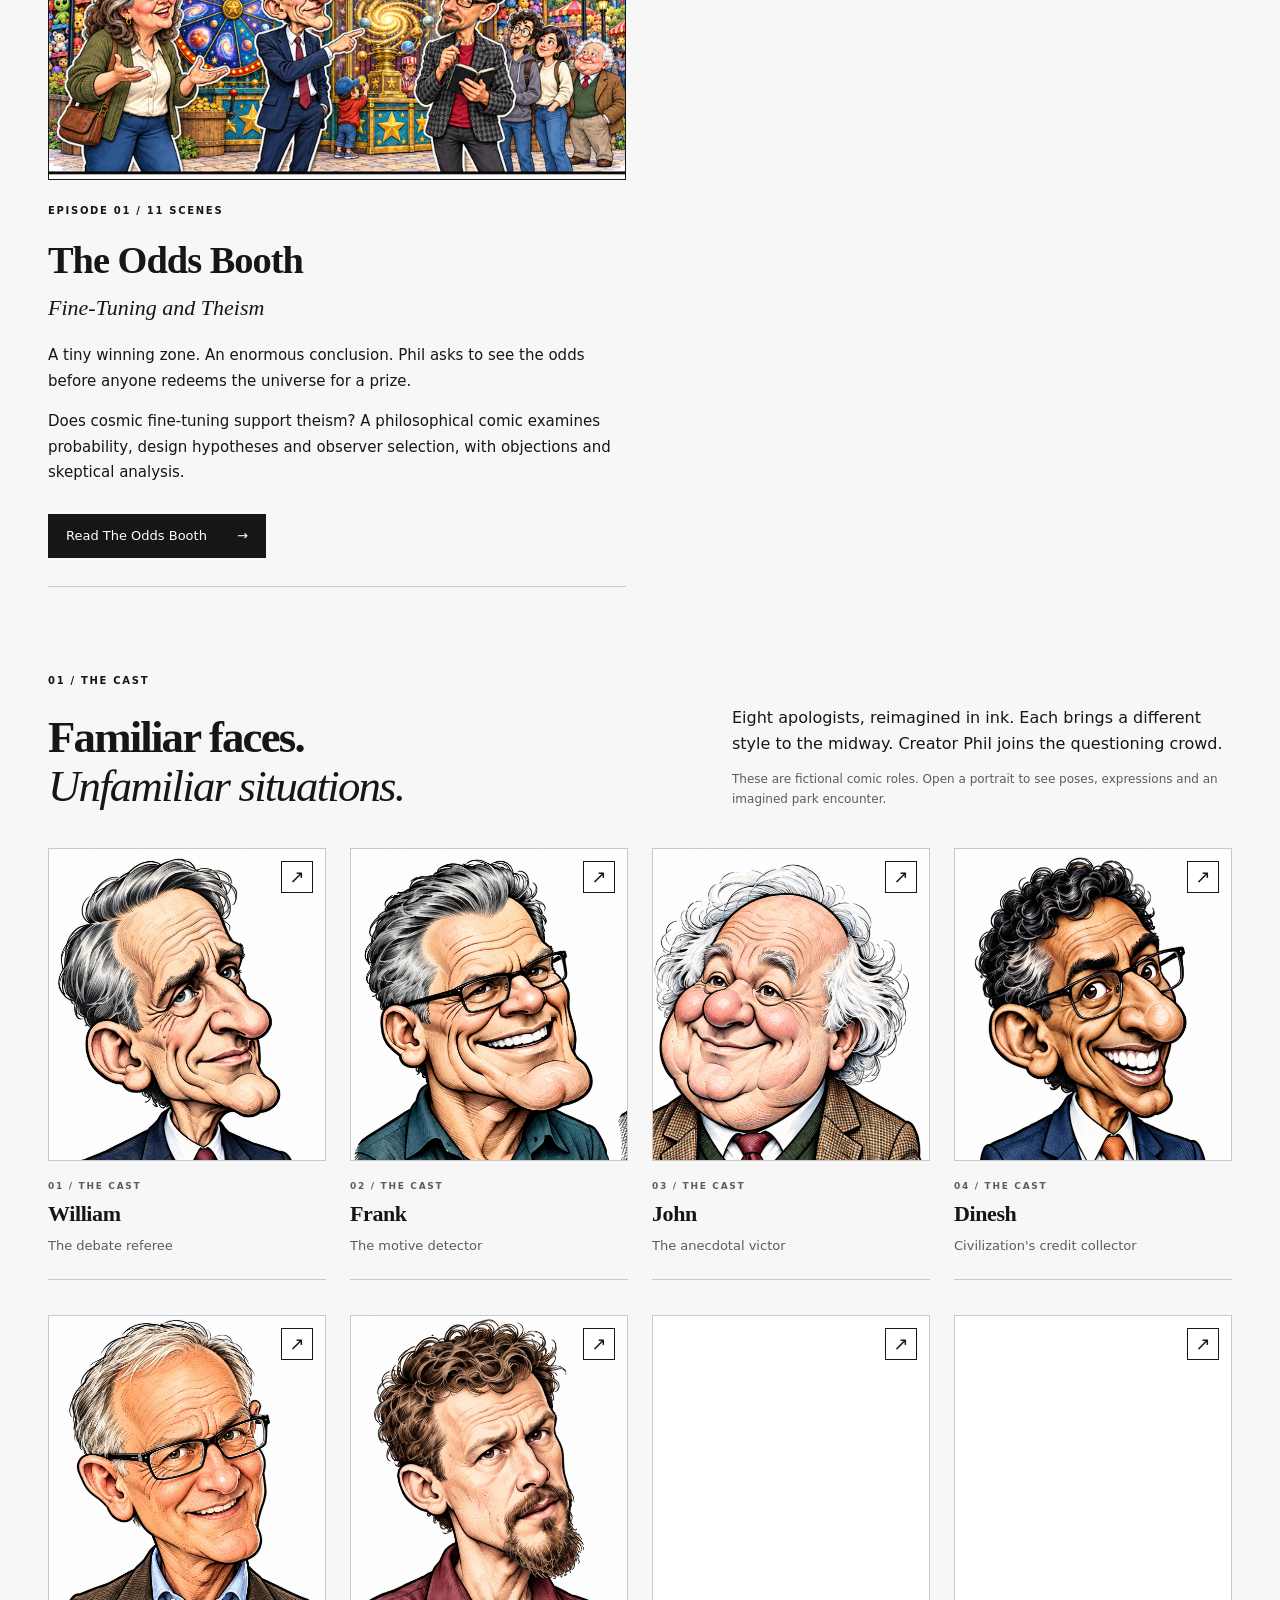
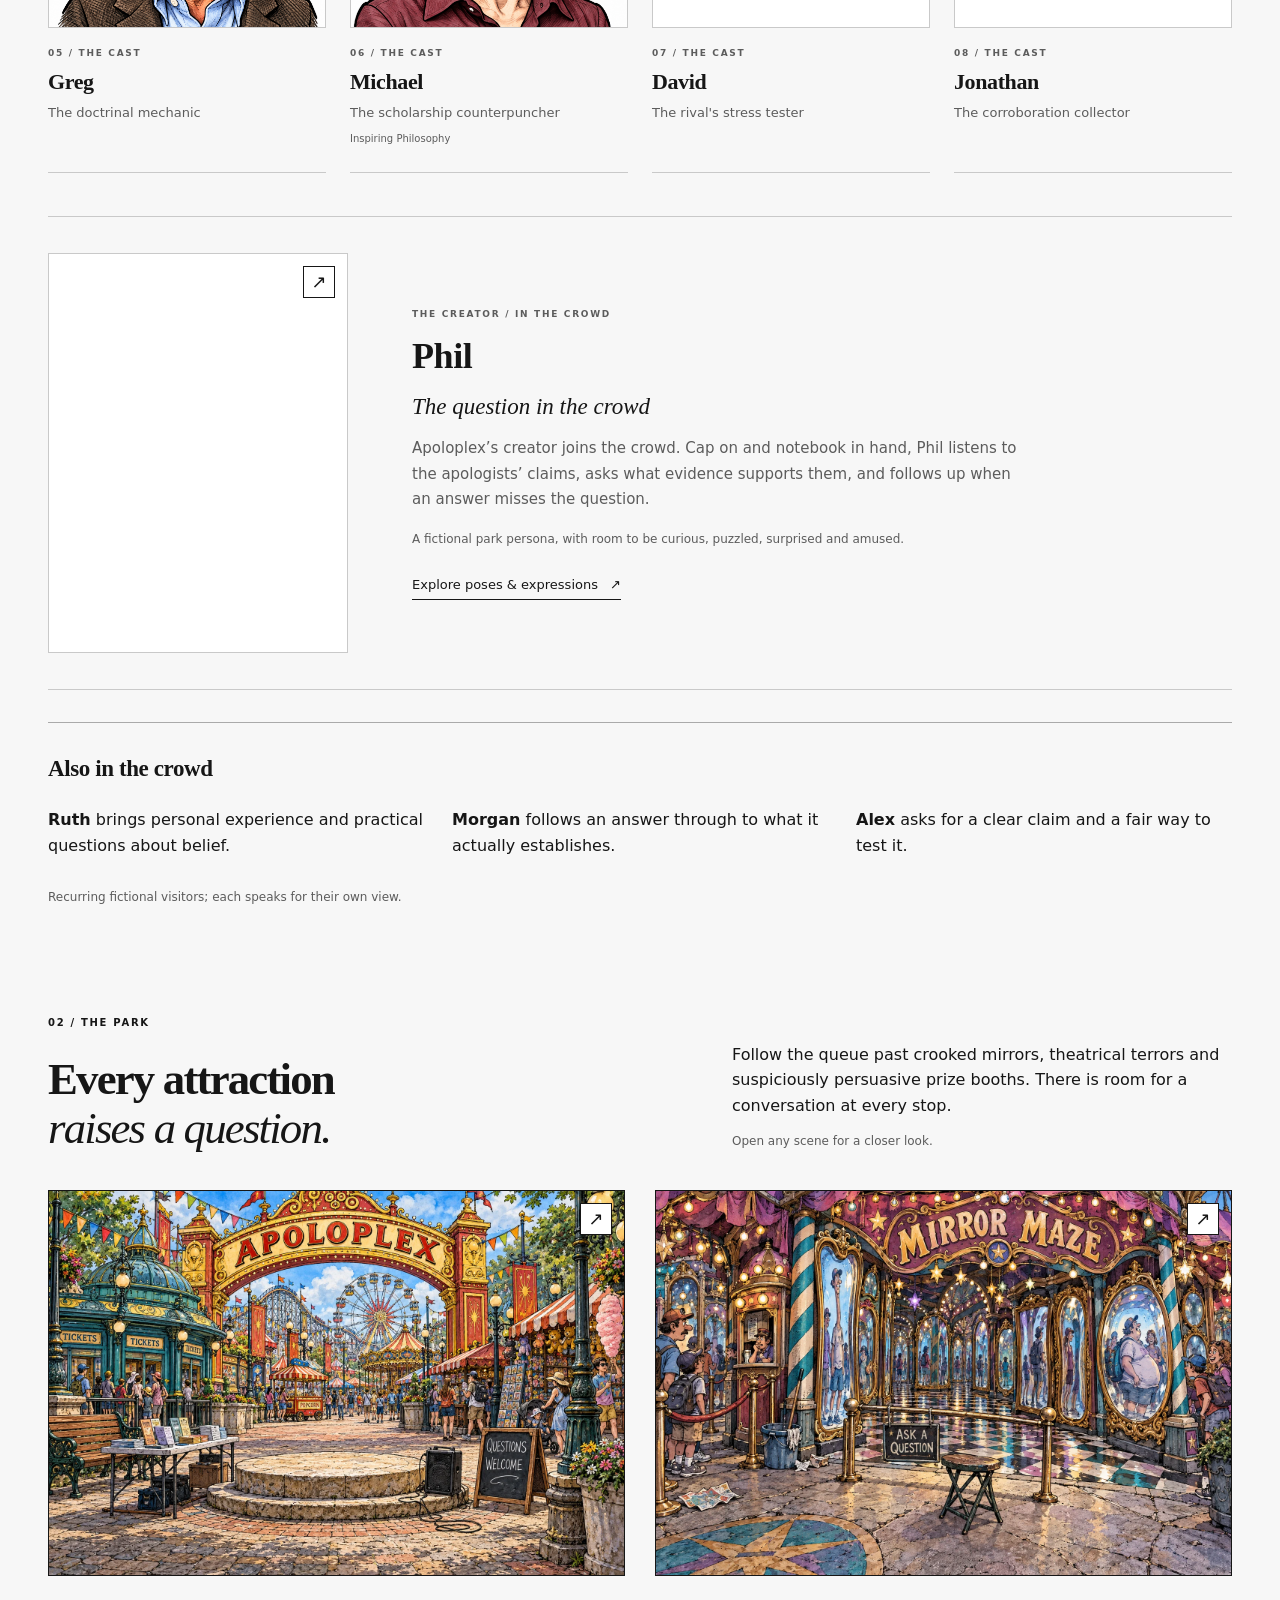
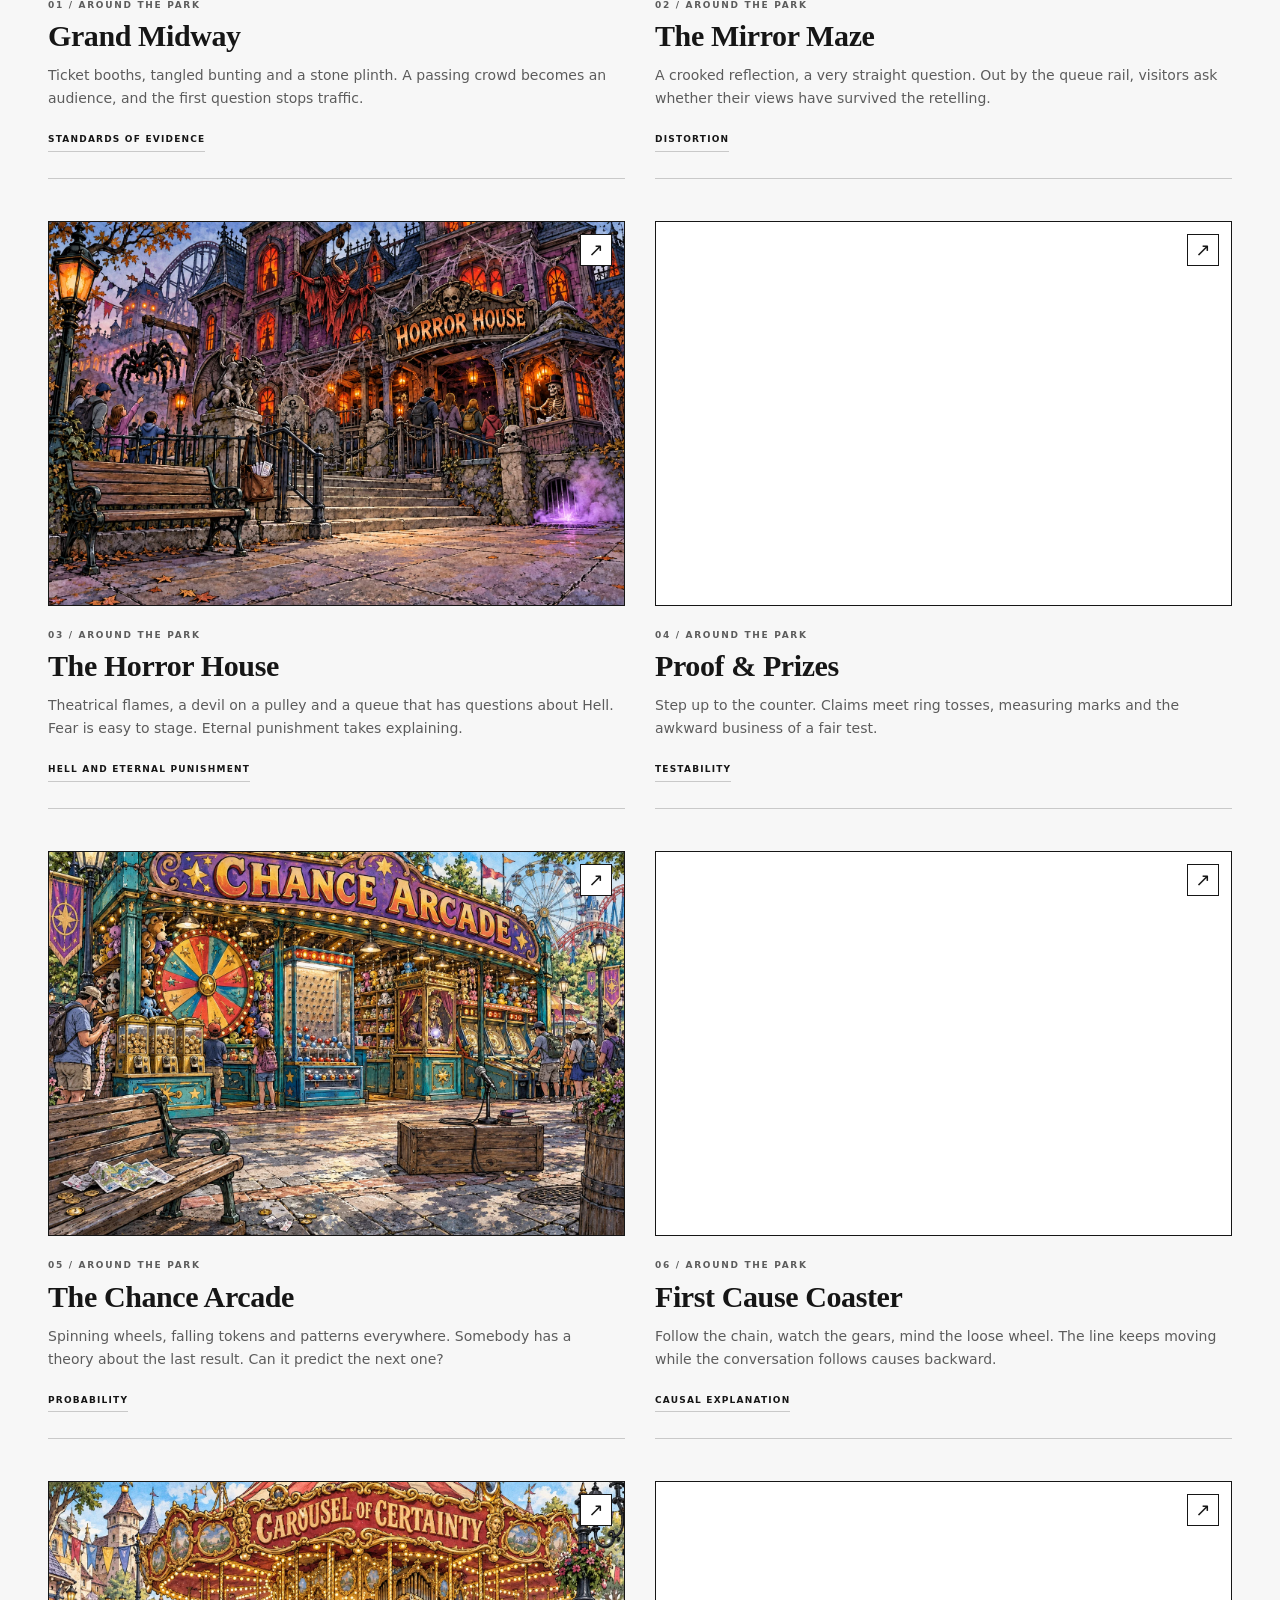
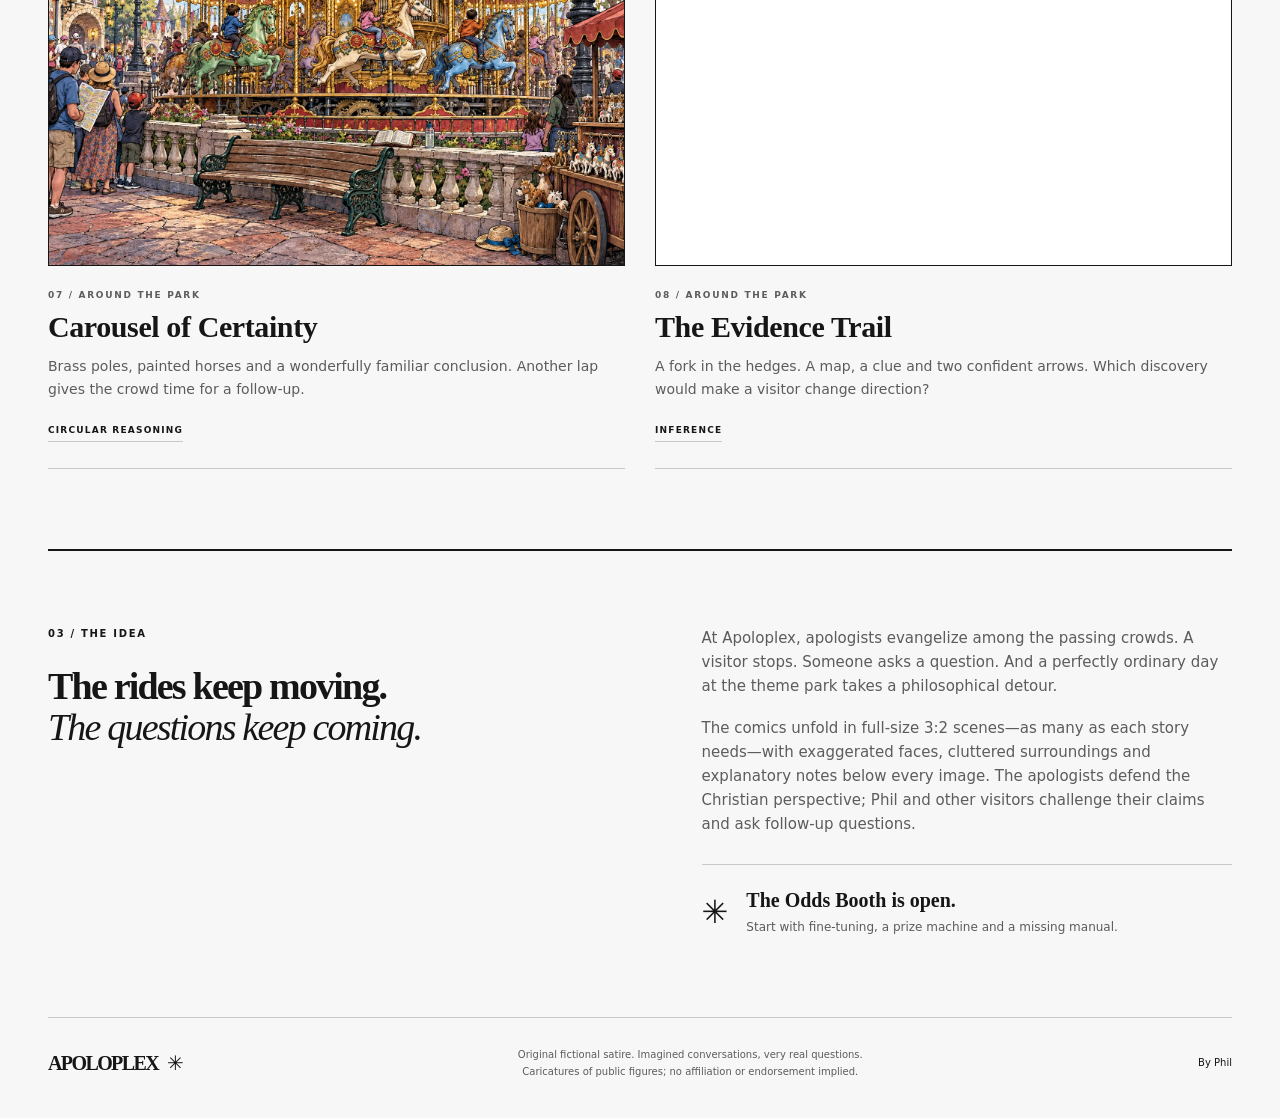
==== commit ddc36cc1: "Complete and audit episode 009 The Trust Fall" ====
--- a/index.html
+++ b/index.html
@@ -27,7 +27,7 @@
 <meta name="twitter:description" content="Philosophical comics testing Christian apologetics through skeptical dialogue, substantive objections and detailed analysis of faith, evidence and belief.">
 <meta name="twitter:image" content="https://apoloplex.com/assets/hero/apoloplex-gate-nine-watercolor.png">
 <meta name="twitter:image:alt" content="William, Frank, John, Dinesh, Greg, Michael, David, Jonathan and Phil gather beneath the ornate APOLOPLEX gate.">
-<script type="application/ld+json" id="search-data">{"@context":"https://schema.org","@graph":[{"@type":"WebSite","@id":"https://apoloplex.com/#website","url":"https://apoloplex.com/","name":"Apoloplex","inLanguage":"en","description":"Philosophical comics testing Christian apologetics through skeptical dialogue, substantive objections and detailed analysis of faith, evidence and belief.","creator":{"@id":"https://apoloplex.com/#creator"}},{"@type":"Person","@id":"https://apoloplex.com/#creator","name":"Phil","url":"https://apoloplex.com/#phil-stilwell"},{"@type":"ComicSeries","@id":"https://apoloplex.com/#series","name":"Apoloplex","url":"https://apoloplex.com/#comics","description":"Philosophical comics testing Christian apologetics through skeptical dialogue, substantive objections and detailed analysis of faith, evidence and belief.","inLanguage":"en","genre":["Philosophical satire","Religious satire"],"isAccessibleForFree":true,"creator":{"@id":"https://apoloplex.com/#creator"}},{"@type":"CollectionPage","@id":"https://apoloplex.com/#webpage","url":"https://apoloplex.com/","name":"Apoloplex | Christian Apologetics & Skeptical Comics","description":"Philosophical comics testing Christian apologetics through skeptical dialogue, substantive objections and detailed analysis of faith, evidence and belief.","inLanguage":"en","isPartOf":{"@id":"https://apoloplex.com/#website"},"about":[{"@type":"Thing","name":"Christian apologetics"},{"@type":"Thing","name":"Philosophy of religion"},{"@type":"Thing","name":"Skepticism"},{"@type":"Thing","name":"Faith and evidence"}],"mainEntity":{"@id":"https://apoloplex.com/#comic-list"}},{"@type":"ItemList","@id":"https://apoloplex.com/#comic-list","name":"Apoloplex comics","numberOfItems":8,"itemListElement":[{"@type":"ListItem","position":1,"name":"The Odds Booth","url":"https://apoloplex.com/comics/the-odds-booth/"},{"@type":"ListItem","position":2,"name":"The Confidence Booster","url":"https://apoloplex.com/comics/the-confidence-booster/"},{"@type":"ListItem","position":3,"name":"The Question Checkpoint","url":"https://apoloplex.com/comics/the-question-checkpoint/"},{"@type":"ListItem","position":4,"name":"The Knowledge Badge","url":"https://apoloplex.com/comics/the-knowledge-badge/"},{"@type":"ListItem","position":5,"name":"The Prayer Guarantee","url":"https://apoloplex.com/comics/the-prayer-guarantee/"},{"@type":"ListItem","position":6,"name":"The Floating Fortress","url":"https://apoloplex.com/comics/the-floating-fortress/"},{"@type":"ListItem","position":7,"name":"The Assumption Tower","url":"https://apoloplex.com/comics/the-assumption-tower/"},{"@type":"ListItem","position":8,"name":"The Map That Can't Be Wrong","url":"https://apoloplex.com/comics/the-map-that-cant-be-wrong/"}]}]}</script>
+<script type="application/ld+json" id="search-data">{"@context":"https://schema.org","@graph":[{"@type":"WebSite","@id":"https://apoloplex.com/#website","url":"https://apoloplex.com/","name":"Apoloplex","inLanguage":"en","description":"Philosophical comics testing Christian apologetics through skeptical dialogue, substantive objections and detailed analysis of faith, evidence and belief.","creator":{"@id":"https://apoloplex.com/#creator"}},{"@type":"Person","@id":"https://apoloplex.com/#creator","name":"Phil","url":"https://apoloplex.com/#phil-stilwell"},{"@type":"ComicSeries","@id":"https://apoloplex.com/#series","name":"Apoloplex","url":"https://apoloplex.com/#comics","description":"Philosophical comics testing Christian apologetics through skeptical dialogue, substantive objections and detailed analysis of faith, evidence and belief.","inLanguage":"en","genre":["Philosophical satire","Religious satire"],"isAccessibleForFree":true,"creator":{"@id":"https://apoloplex.com/#creator"}},{"@type":"CollectionPage","@id":"https://apoloplex.com/#webpage","url":"https://apoloplex.com/","name":"Apoloplex | Christian Apologetics & Skeptical Comics","description":"Philosophical comics testing Christian apologetics through skeptical dialogue, substantive objections and detailed analysis of faith, evidence and belief.","inLanguage":"en","isPartOf":{"@id":"https://apoloplex.com/#website"},"about":[{"@type":"Thing","name":"Christian apologetics"},{"@type":"Thing","name":"Philosophy of religion"},{"@type":"Thing","name":"Skepticism"},{"@type":"Thing","name":"Faith and evidence"}],"mainEntity":{"@id":"https://apoloplex.com/#comic-list"}},{"@type":"ItemList","@id":"https://apoloplex.com/#comic-list","name":"Apoloplex comics","numberOfItems":9,"itemListElement":[{"@type":"ListItem","position":1,"name":"The Odds Booth","url":"https://apoloplex.com/comics/the-odds-booth/"},{"@type":"ListItem","position":2,"name":"The Confidence Booster","url":"https://apoloplex.com/comics/the-confidence-booster/"},{"@type":"ListItem","position":3,"name":"The Question Checkpoint","url":"https://apoloplex.com/comics/the-question-checkpoint/"},{"@type":"ListItem","position":4,"name":"The Knowledge Badge","url":"https://apoloplex.com/comics/the-knowledge-badge/"},{"@type":"ListItem","position":5,"name":"The Prayer Guarantee","url":"https://apoloplex.com/comics/the-prayer-guarantee/"},{"@type":"ListItem","position":6,"name":"The Floating Fortress","url":"https://apoloplex.com/comics/the-floating-fortress/"},{"@type":"ListItem","position":7,"name":"The Assumption Tower","url":"https://apoloplex.com/comics/the-assumption-tower/"},{"@type":"ListItem","position":8,"name":"The Map That Can't Be Wrong","url":"https://apoloplex.com/comics/the-map-that-cant-be-wrong/"},{"@type":"ListItem","position":9,"name":"The Trust Fall","url":"https://apoloplex.com/comics/the-trust-fall/"}]}]}</script>
 <!-- /Search metadata -->
 </head><body id="top">
 <a class="skip-link" href="#main">Skip to content</a>
@@ -42,7 +42,7 @@
 <h1 id="welcome-title">A theme park<br>for <em>big questions.</em></h1>
 <p class="description">Philosophy of religion in comics. Christian apologetics meets skeptical inquiry.</p>
 <p class="secondary">Fictional theme-park conversations for apologists and skeptics who want to examine premises, evidence, objections and what follows.</p>
-<div class="hero-links"><a class="primary-link" href="/comics/the-map-that-cant-be-wrong/">Read the latest comic <span aria-hidden="true">→</span></a><a class="text-link" href="/comics/the-odds-booth/">Start with the first <span aria-hidden="true">→</span></a></div>
+<div class="hero-links"><a class="primary-link" href="/comics/the-trust-fall/">Read the latest comic <span aria-hidden="true">→</span></a><a class="text-link" href="/comics/the-odds-booth/">Start with the first <span aria-hidden="true">→</span></a></div>
 <div class="admission"><span aria-hidden="true">✳</span> Admission: one good question.</div>
 </div>
 <figure class="park-preview"><a class="gallery-link hero-art" href="assets/hero/apoloplex-gate-nine-watercolor.webp?v=b0d9f8a4c5a6" data-gallery="apoloplex-cast" aria-label="View all nine characters at the Apoloplex gate">
@@ -51,7 +51,8 @@
 <figcaption><span>Welcome / The whole cast</span></figcaption></figure>
 </section>
 <div class="park-strip" aria-hidden="true"><span>9 familiar faces</span><span>✳</span><span>8 places to question</span><span>✳</span><span>Countless follow-ups</span></div>
-<section class="gallery-section comic-section" id="comics" aria-labelledby="comics-title"><div class="section-heading"><div><p class="eyebrow">Now at Apoloplex</p><h2 id="comics-title">A day at the park.<br><em>An argument to unpack.</em></h2></div><div class="section-intro"><p>Explore fine-tuning, religious knowledge, prayer and the burden of proof. Each comic pairs fictional dialogue with substantive objections, skeptical replies and the questions behind the humor.</p></div></div><nav class="comic-index" aria-label="Comic index"><a href="/comics/the-odds-booth/"><span>001</span> The Odds Booth</a><a href="/comics/the-confidence-booster/"><span>002</span> The Confidence Booster</a><a href="/comics/the-question-checkpoint/"><span>003</span> The Question Checkpoint</a><a href="/comics/the-knowledge-badge/"><span>004</span> The Knowledge Badge</a><a href="/comics/the-prayer-guarantee/"><span>005</span> The Prayer Guarantee</a><a href="/comics/the-floating-fortress/"><span>006</span> The Floating Fortress</a><a href="/comics/the-assumption-tower/"><span>007</span> The Assumption Tower</a><a href="/comics/the-map-that-cant-be-wrong/"><span>008</span> The Map That Can&#x27;t Be Wrong</a></nav><div class="episode-grid"><article class="episode-card"><a class="episode-cover" href="/comics/the-map-that-cant-be-wrong/" aria-label="Read The Map That Can&#x27;t Be Wrong"><img src="/assets/comics/the-map-that-cant-be-wrong/001-watercolor-768w.webp?v=3bf877442381" srcset="/assets/comics/the-map-that-cant-be-wrong/001-watercolor-768w.webp?v=3bf877442381 768w, /assets/comics/the-map-that-cant-be-wrong/001-watercolor-1152w.webp?v=d233cf1e72c3 1152w, /assets/comics/the-map-that-cant-be-wrong/001-watercolor.webp 1536w" sizes="(max-width: 800px) calc(100vw - 32px), (max-width: 1200px) 46vw, 720px" width="1536" height="1024" loading="lazy" alt="John gestures with an open hand while holding a teacup beside Ruth, who presents a folded park map. Its yellow north route is labelled NORTH EXIT OPEN TODAY; the teal route is labelled SOUTH EXIT. Phil holds his notebook and raises an open hand. Behind them, the Evidence Trail arch and separate north and south direction signs stand amid hedges, flowers, a compass stall and passing visitors."></a><div class="episode-card-copy"><p class="eyebrow">Episode 08 / 12 scenes</p><h3>The Map That Can&#x27;t Be Wrong</h3><p class="episode-topic">Evidence, correction and protected commitments</p><p>A closed gate starts a conversation about what would make a belief change.</p><p class="episode-search-summary">When should evidence change a Christian claim? A comic examines confirmation, historical testimony and private experience, with objections and skeptical analysis.</p><a class="primary-link" href="/comics/the-map-that-cant-be-wrong/">Read The Map That Can&#x27;t Be Wrong <span aria-hidden="true">→</span></a></div></article>
+<section class="gallery-section comic-section" id="comics" aria-labelledby="comics-title"><div class="section-heading"><div><p class="eyebrow">Now at Apoloplex</p><h2 id="comics-title">A day at the park.<br><em>An argument to unpack.</em></h2></div><div class="section-intro"><p>Explore fine-tuning, religious knowledge, prayer and the burden of proof. Each comic pairs fictional dialogue with substantive objections, skeptical replies and the questions behind the humor.</p></div></div><nav class="comic-index" aria-label="Comic index"><a href="/comics/the-odds-booth/"><span>001</span> The Odds Booth</a><a href="/comics/the-confidence-booster/"><span>002</span> The Confidence Booster</a><a href="/comics/the-question-checkpoint/"><span>003</span> The Question Checkpoint</a><a href="/comics/the-knowledge-badge/"><span>004</span> The Knowledge Badge</a><a href="/comics/the-prayer-guarantee/"><span>005</span> The Prayer Guarantee</a><a href="/comics/the-floating-fortress/"><span>006</span> The Floating Fortress</a><a href="/comics/the-assumption-tower/"><span>007</span> The Assumption Tower</a><a href="/comics/the-map-that-cant-be-wrong/"><span>008</span> The Map That Can&#x27;t Be Wrong</a><a href="/comics/the-trust-fall/"><span>009</span> The Trust Fall</a></nav><div class="episode-grid"><article class="episode-card"><a class="episode-cover" href="/comics/the-trust-fall/" aria-label="Read The Trust Fall"><img src="/assets/comics/the-trust-fall/001-watercolor-768w.webp?v=46b71b495d1f" srcset="/assets/comics/the-trust-fall/001-watercolor-768w.webp?v=46b71b495d1f 768w, /assets/comics/the-trust-fall/001-watercolor-1152w.webp?v=673bfd6d32e5 1152w, /assets/comics/the-trust-fall/001-watercolor.webp 1536w" sizes="(max-width: 800px) calc(100vw - 32px), (max-width: 1200px) 46vw, 720px" width="1536" height="1024" loading="lazy" alt="At the Grand Midway, Greg stands at a low stone plinth with a closed book and open palm beside a QUESTIONS WELCOME board. Ruth holds her cream tote and opens her other hand toward Phil. Phil touches his pointed goatee while holding an open notebook. Behind them, two teal-shirted attendants wait beside a low blue platform, thick teal mat and TRUST FALL sign. The APOLOPLEX arch, ticket kiosks, rides and busy park visitors fill the background."></a><div class="episode-card-copy"><p class="eyebrow">Episode 09 / 11 scenes</p><h3>The Trust Fall</h3><p class="episode-topic">Childlike faith, testimony and the grounds of trust</p><p>A small trust fall raises a larger question: what gives a promise its credibility?</p><p class="episode-search-summary">When is trust justified? A philosophical comic examines childlike faith, testimony and religious authority, with objections and skeptical analysis of evidence.</p><a class="primary-link" href="/comics/the-trust-fall/">Read The Trust Fall <span aria-hidden="true">→</span></a></div></article>
+<article class="episode-card"><a class="episode-cover" href="/comics/the-map-that-cant-be-wrong/" aria-label="Read The Map That Can&#x27;t Be Wrong"><img src="/assets/comics/the-map-that-cant-be-wrong/001-watercolor-768w.webp?v=3bf877442381" srcset="/assets/comics/the-map-that-cant-be-wrong/001-watercolor-768w.webp?v=3bf877442381 768w, /assets/comics/the-map-that-cant-be-wrong/001-watercolor-1152w.webp?v=d233cf1e72c3 1152w, /assets/comics/the-map-that-cant-be-wrong/001-watercolor.webp 1536w" sizes="(max-width: 800px) calc(100vw - 32px), (max-width: 1200px) 46vw, 720px" width="1536" height="1024" loading="lazy" alt="John gestures with an open hand while holding a teacup beside Ruth, who presents a folded park map. Its yellow north route is labelled NORTH EXIT OPEN TODAY; the teal route is labelled SOUTH EXIT. Phil holds his notebook and raises an open hand. Behind them, the Evidence Trail arch and separate north and south direction signs stand amid hedges, flowers, a compass stall and passing visitors."></a><div class="episode-card-copy"><p class="eyebrow">Episode 08 / 12 scenes</p><h3>The Map That Can&#x27;t Be Wrong</h3><p class="episode-topic">Evidence, correction and protected commitments</p><p>A closed gate starts a conversation about what would make a belief change.</p><p class="episode-search-summary">When should evidence change a Christian claim? A comic examines confirmation, historical testimony and private experience, with objections and skeptical analysis.</p><a class="primary-link" href="/comics/the-map-that-cant-be-wrong/">Read The Map That Can&#x27;t Be Wrong <span aria-hidden="true">→</span></a></div></article>
 <article class="episode-card"><a class="episode-cover" href="/comics/the-assumption-tower/" aria-label="Read The Assumption Tower"><img src="/assets/comics/the-assumption-tower/001-watercolor-768w.webp?v=15b0790b3707" srcset="/assets/comics/the-assumption-tower/001-watercolor-768w.webp?v=15b0790b3707 768w, /assets/comics/the-assumption-tower/001-watercolor-1152w.webp?v=544db92c7dcf 1152w, /assets/comics/the-assumption-tower/001-watercolor.webp 1536w" sizes="(max-width: 800px) calc(100vw - 32px), (max-width: 1200px) 46vw, 720px" width="1536" height="1024" loading="lazy" alt="Ruth at left asks about the display with open palms. William holds notes and gestures toward six labeled wooden blocks; Phil at right holds an open notebook and raises an open hand. The blocks stand on a wooden folding table beside a THE ASSUMPTION TOWER placard, with the crowded Proof &amp; Prizes booth and rides behind them."></a><div class="episode-card-copy"><p class="eyebrow">Episode 07 / 13 scenes</p><h3>The Assumption Tower</h3><p class="episode-topic">When does an added claim about God earn its place in an explanation?</p><p>At Proof &amp; Prizes, a tower of claims meets a question: what does each addition actually explain?</p><p class="episode-search-summary">When do added claims about God improve an explanation? A comic examines explanatory power, simplicity and unsupported assumptions, with objections and skeptical replies.</p><a class="primary-link" href="/comics/the-assumption-tower/">Read The Assumption Tower <span aria-hidden="true">→</span></a></div></article>
 <article class="episode-card"><a class="episode-cover" href="/comics/the-floating-fortress/" aria-label="Read The Floating Fortress"><img src="/assets/comics/the-floating-fortress/001-watercolor-768w.webp?v=11b580501528" srcset="/assets/comics/the-floating-fortress/001-watercolor-768w.webp?v=11b580501528 768w, /assets/comics/the-floating-fortress/001-watercolor-1152w.webp?v=c8b76bf12dbd 1152w, /assets/comics/the-floating-fortress/001-watercolor.webp 1536w" sizes="(max-width: 800px) calc(100vw - 32px), (max-width: 1200px) 46vw, 720px" width="1536" height="1024" loading="lazy" alt="Greg sits at the left of the booth, one palm open above an open floor plan and his other hand on leaflets. Ruth stands behind him holding her bag strap and opening her other hand toward a three-tower model. A red cord suspends the model above a blue pad, passing over a pulley toward the crank on the right. Bright prizes fill the booth behind them."></a><div class="episode-card-copy"><p class="eyebrow">Episode 06 / 16 scenes</p><h3>The Floating Fortress</h3><p class="episode-topic">When does an explanation connect with reality, and when does it merely protect itself?</p><p>An elaborate fortress model has a beautifully consistent plan. The visitors ask what holds the argument up.</p><p class="episode-search-summary">Does a coherent theology establish that its claims are true? A comic examines consistency, evidence and explanations protected from criticism, with skeptical analysis.</p><a class="primary-link" href="/comics/the-floating-fortress/">Read The Floating Fortress <span aria-hidden="true">→</span></a></div></article>
 <article class="episode-card"><a class="episode-cover" href="/comics/the-prayer-guarantee/" aria-label="Read The Prayer Guarantee"><img src="/assets/comics/the-prayer-guarantee/001-watercolor-768w.webp?v=3650fd55b46b" srcset="/assets/comics/the-prayer-guarantee/001-watercolor-768w.webp?v=3650fd55b46b 768w, /assets/comics/the-prayer-guarantee/001-watercolor-1152w.webp?v=5360fff04185 1152w, /assets/comics/the-prayer-guarantee/001-watercolor.webp 1536w" sizes="(max-width: 800px) calc(100vw - 32px), (max-width: 1200px) 46vw, 720px" width="1536" height="1024" loading="lazy" alt="Greg opens one hand beside stacks of Ask. Believe. Receive. leaflets at Proof &amp; Prizes. Ruth holds one leaflet, while Phil holds an open notebook and gestures toward the conversation. A Food for Friday’s Meal card stands above a large Prayer Guarantee placard, with a small complaints desk at the right."></a><div class="episode-card-copy"><p class="eyebrow">Episode 05 / 11 scenes</p><h3>The Prayer Guarantee</h3><p class="episode-topic">What remains of a promise when every possible outcome is called an answer?</p><p>An unmet request reaches the Prayer Guarantee complaints desk. The explanations keep arriving. The food did not.</p><p class="episode-search-summary">If every outcome counts as answered prayer, what was promised? A comic examines petitionary prayer, divine plans and evidence, with objections and skeptical replies.</p><a class="primary-link" href="/comics/the-prayer-guarantee/">Read The Prayer Guarantee <span aria-hidden="true">→</span></a></div></article>
